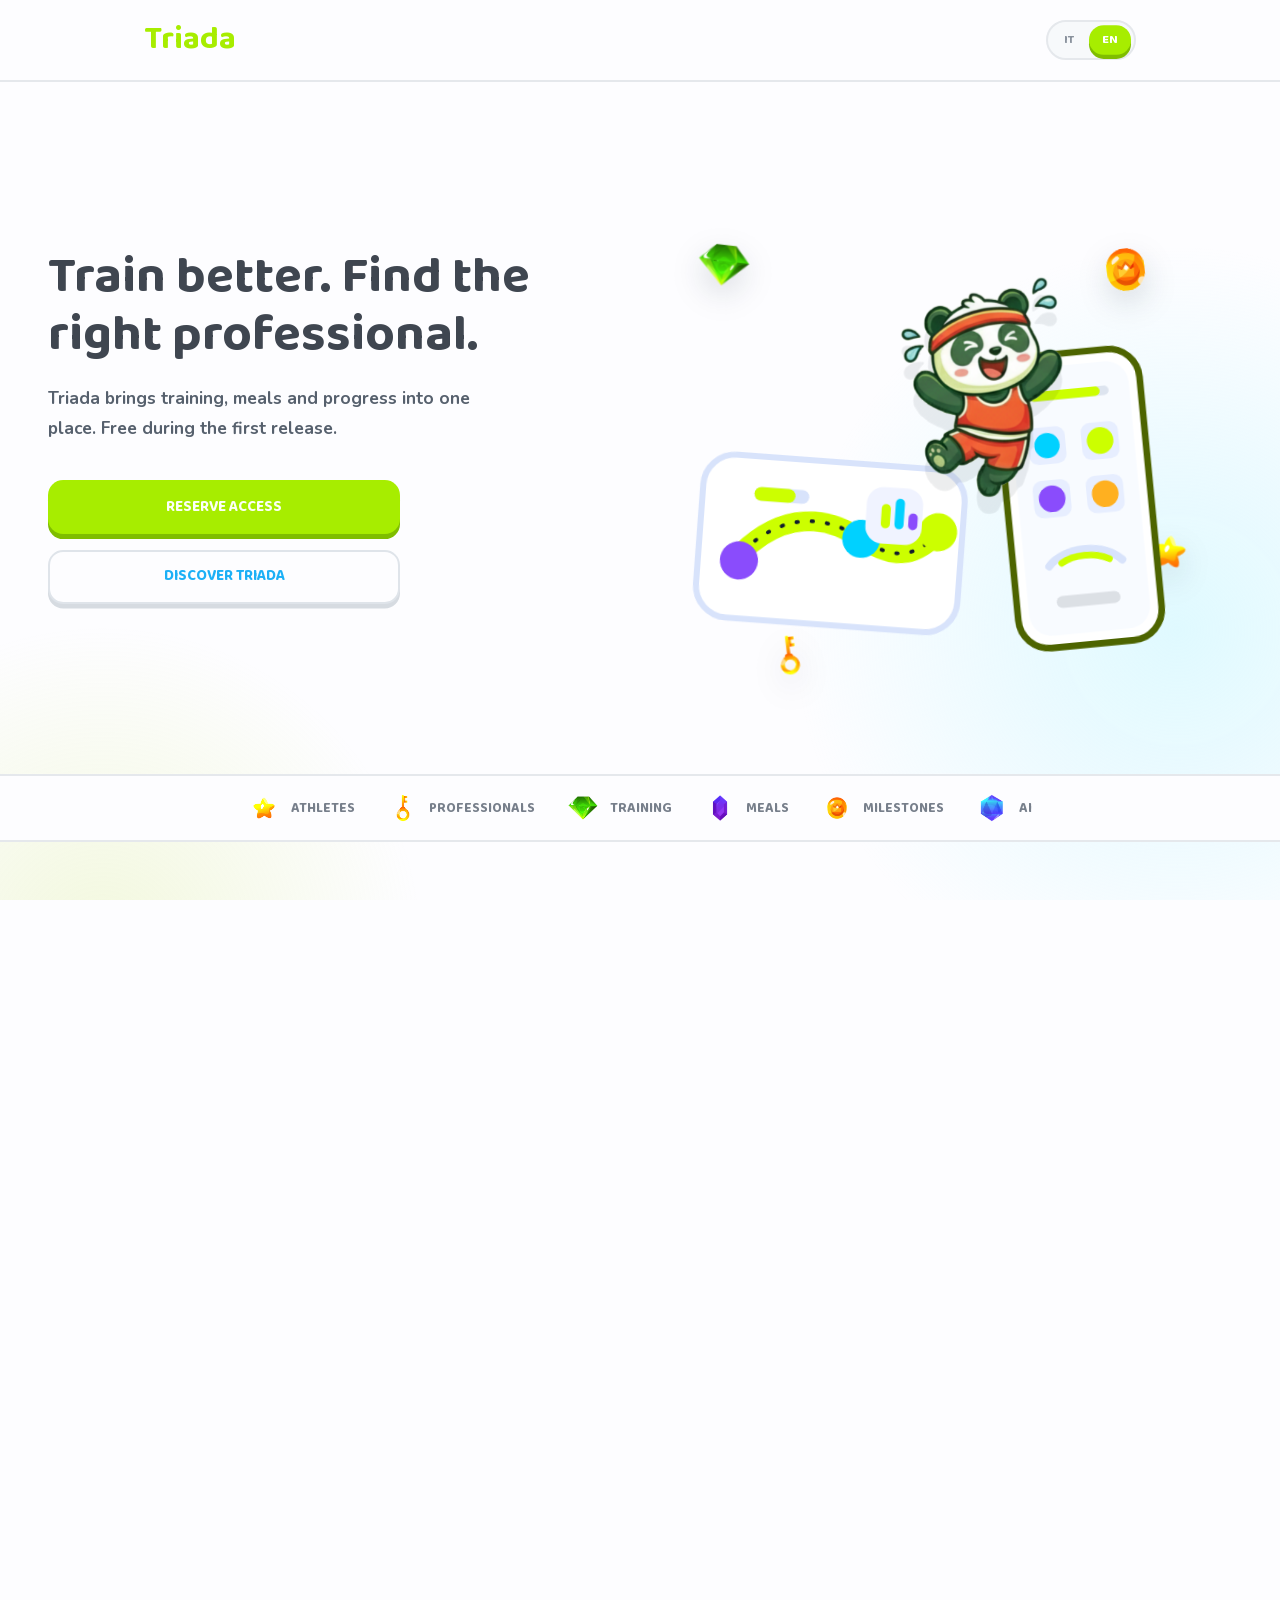
==== en/index.html @ 0b787a48 "first commit" ====
<!DOCTYPE html><html  lang="en-US" dir="ltr"><head><meta charset="utf-8"><meta name="viewport" content="width=device-width, initial-scale=1"><title>Triada, train and find professionals for free · Triada</title><style id="nuxt-ui-colors">@layer theme{:root,:host{--ui-color-primary-50:var(--color-green-50,oklch(98.2% .018 155.826));--ui-color-primary-100:var(--color-green-100,oklch(96.2% .044 156.743));--ui-color-primary-200:var(--color-green-200,oklch(92.5% .084 155.995));--ui-color-primary-300:var(--color-green-300,oklch(87.1% .15 154.449));--ui-color-primary-400:var(--color-green-400,oklch(79.2% .209 151.711));--ui-color-primary-500:var(--color-green-500,oklch(72.3% .219 149.579));--ui-color-primary-600:var(--color-green-600,oklch(62.7% .194 149.214));--ui-color-primary-700:var(--color-green-700,oklch(52.7% .154 150.069));--ui-color-primary-800:var(--color-green-800,oklch(44.8% .119 151.328));--ui-color-primary-900:var(--color-green-900,oklch(39.3% .095 152.535));--ui-color-primary-950:var(--color-green-950,oklch(26.6% .065 152.934));--ui-color-secondary-50:var(--color-blue-50,oklch(97% .014 254.604));--ui-color-secondary-100:var(--color-blue-100,oklch(93.2% .032 255.585));--ui-color-secondary-200:var(--color-blue-200,oklch(88.2% .059 254.128));--ui-color-secondary-300:var(--color-blue-300,oklch(80.9% .105 251.813));--ui-color-secondary-400:var(--color-blue-400,oklch(70.7% .165 254.624));--ui-color-secondary-500:var(--color-blue-500,oklch(62.3% .214 259.815));--ui-color-secondary-600:var(--color-blue-600,oklch(54.6% .245 262.881));--ui-color-secondary-700:var(--color-blue-700,oklch(48.8% .243 264.376));--ui-color-secondary-800:var(--color-blue-800,oklch(42.4% .199 265.638));--ui-color-secondary-900:var(--color-blue-900,oklch(37.9% .146 265.522));--ui-color-secondary-950:var(--color-blue-950,oklch(28.2% .091 267.935));--ui-color-success-50:var(--color-green-50,oklch(98.2% .018 155.826));--ui-color-success-100:var(--color-green-100,oklch(96.2% .044 156.743));--ui-color-success-200:var(--color-green-200,oklch(92.5% .084 155.995));--ui-color-success-300:var(--color-green-300,oklch(87.1% .15 154.449));--ui-color-success-400:var(--color-green-400,oklch(79.2% .209 151.711));--ui-color-success-500:var(--color-green-500,oklch(72.3% .219 149.579));--ui-color-success-600:var(--color-green-600,oklch(62.7% .194 149.214));--ui-color-success-700:var(--color-green-700,oklch(52.7% .154 150.069));--ui-color-success-800:var(--color-green-800,oklch(44.8% .119 151.328));--ui-color-success-900:var(--color-green-900,oklch(39.3% .095 152.535));--ui-color-success-950:var(--color-green-950,oklch(26.6% .065 152.934));--ui-color-info-50:var(--color-blue-50,oklch(97% .014 254.604));--ui-color-info-100:var(--color-blue-100,oklch(93.2% .032 255.585));--ui-color-info-200:var(--color-blue-200,oklch(88.2% .059 254.128));--ui-color-info-300:var(--color-blue-300,oklch(80.9% .105 251.813));--ui-color-info-400:var(--color-blue-400,oklch(70.7% .165 254.624));--ui-color-info-500:var(--color-blue-500,oklch(62.3% .214 259.815));--ui-color-info-600:var(--color-blue-600,oklch(54.6% .245 262.881));--ui-color-info-700:var(--color-blue-700,oklch(48.8% .243 264.376));--ui-color-info-800:var(--color-blue-800,oklch(42.4% .199 265.638));--ui-color-info-900:var(--color-blue-900,oklch(37.9% .146 265.522));--ui-color-info-950:var(--color-blue-950,oklch(28.2% .091 267.935));--ui-color-warning-50:var(--color-yellow-50,oklch(98.7% .026 102.212));--ui-color-warning-100:var(--color-yellow-100,oklch(97.3% .071 103.193));--ui-color-warning-200:var(--color-yellow-200,oklch(94.5% .129 101.54));--ui-color-warning-300:var(--color-yellow-300,oklch(90.5% .182 98.111));--ui-color-warning-400:var(--color-yellow-400,oklch(85.2% .199 91.936));--ui-color-warning-500:var(--color-yellow-500,oklch(79.5% .184 86.047));--ui-color-warning-600:var(--color-yellow-600,oklch(68.1% .162 75.834));--ui-color-warning-700:var(--color-yellow-700,oklch(55.4% .135 66.442));--ui-color-warning-800:var(--color-yellow-800,oklch(47.6% .114 61.907));--ui-color-warning-900:var(--color-yellow-900,oklch(42.1% .095 57.708));--ui-color-warning-950:var(--color-yellow-950,oklch(28.6% .066 53.813));--ui-color-error-50:var(--color-red-50,oklch(97.1% .013 17.38));--ui-color-error-100:var(--color-red-100,oklch(93.6% .032 17.717));--ui-color-error-200:var(--color-red-200,oklch(88.5% .062 18.334));--ui-color-error-300:var(--color-red-300,oklch(80.8% .114 19.571));--ui-color-error-400:var(--color-red-400,oklch(70.4% .191 22.216));--ui-color-error-500:var(--color-red-500,oklch(63.7% .237 25.331));--ui-color-error-600:var(--color-red-600,oklch(57.7% .245 27.325));--ui-color-error-700:var(--color-red-700,oklch(50.5% .213 27.518));--ui-color-error-800:var(--color-red-800,oklch(44.4% .177 26.899));--ui-color-error-900:var(--color-red-900,oklch(39.6% .141 25.723));--ui-color-error-950:var(--color-red-950,oklch(25.8% .092 26.042));--ui-color-neutral-50:var(--color-slate-50,oklch(98.4% .003 247.858));--ui-color-neutral-100:var(--color-slate-100,oklch(96.8% .007 247.896));--ui-color-neutral-200:var(--color-slate-200,oklch(92.9% .013 255.508));--ui-color-neutral-300:var(--color-slate-300,oklch(86.9% .022 252.894));--ui-color-neutral-400:var(--color-slate-400,oklch(70.4% .04 256.788));--ui-color-neutral-500:var(--color-slate-500,oklch(55.4% .046 257.417));--ui-color-neutral-600:var(--color-slate-600,oklch(44.6% .043 257.281));--ui-color-neutral-700:var(--color-slate-700,oklch(37.2% .044 257.287));--ui-color-neutral-800:var(--color-slate-800,oklch(27.9% .041 260.031));--ui-color-neutral-900:var(--color-slate-900,oklch(20.8% .042 265.755));--ui-color-neutral-950:var(--color-slate-950,oklch(12.9% .042 264.695))}:root,:host,.light{--ui-primary:var(--ui-color-primary-500);--ui-secondary:var(--ui-color-secondary-500);--ui-success:var(--ui-color-success-500);--ui-info:var(--ui-color-info-500);--ui-warning:var(--ui-color-warning-500);--ui-error:var(--ui-color-error-500)}.dark{--ui-primary:var(--ui-color-primary-400);--ui-secondary:var(--ui-color-secondary-400);--ui-success:var(--ui-color-success-400);--ui-info:var(--ui-color-info-400);--ui-warning:var(--ui-color-warning-400);--ui-error:var(--ui-color-error-400)}}</style><style>.footer-cta[data-v-a6ea1404]{background:#fdfdff;isolation:isolate;min-height:48rem;overflow:hidden;position:relative;text-align:center}.footer-wave[data-v-a6ea1404]{background:var(--triada-green);border-radius:52% 48% 0 0/35% 35% 0 0;height:min(43vw,27rem);inset:auto -8vw 0;position:absolute;transform-origin:center bottom;z-index:-1}.footer-wave[data-v-a6ea1404]:before{background:#fdfdff;border-radius:0 0 999px 999px;content:"";height:16rem;left:35%;position:absolute;top:-9rem;width:30%}.footer-title[data-v-a6ea1404]{color:var(--triada-heading-lime);font-family:var(--font-display);font-size:clamp(3rem,6vw,5.8rem);font-weight:900;line-height:1.06}@media(max-width:860px){.footer-cta[data-v-a6ea1404]{min-height:43rem}.footer-cta .duo-button[data-v-a6ea1404]{min-width:min(18rem,100%)}.footer-title[data-v-a6ea1404]{font-size:clamp(2.55rem,12vw,4rem)}}</style><link rel="stylesheet" href="/_nuxt/entry.bxhVQOJK.css" crossorigin><link rel="preload" as="fetch" crossorigin="anonymous" href="/en/_payload.json?a54d8f10-064b-428a-b7f4-294995855d5c"><link rel="modulepreload" as="script" crossorigin href="/_nuxt/CU9SzSGp.js"><script type="module" src="/_nuxt/CU9SzSGp.js" crossorigin></script><link rel="icon" type="image/x-icon" href="/favicon.ico"><link rel="shortcut icon" type="image/x-icon" href="/favicon.ico"><link rel="apple-touch-icon" href="/images/athlete_transparent.png"><meta name="theme-color" content="#a7ed00"><meta name="application-name" content="Triada"><meta name="apple-mobile-web-app-title" content="Triada"><meta name="author" content="Triada"><meta name="color-scheme" content="light"><meta name="robots" content="index, follow, max-image-preview:large, max-snippet:-1, max-video-preview:-1"><meta property="og:type" content="website"><meta property="og:site_name" content="Triada"><meta property="og:image" content="https://triada.app/images/athlete_transparent.png"><meta name="twitter:card" content="summary_large_image"><meta name="twitter:image" content="https://triada.app/images/athlete_transparent.png"><meta property="og:title" content="Triada, train and find professionals for free"><meta name="twitter:title" content="Triada, train and find professionals for free"><meta name="description" content="Triada connects athletes, coaches, nutritionists and professionals with simple tools for training, meals, progress tracking and collaboration."><meta property="og:description" content="Triada connects athletes, coaches, nutritionists and professionals with simple tools for training, meals, progress tracking and collaboration."><meta name="twitter:description" content="Triada connects athletes, coaches, nutritionists and professionals with simple tools for training, meals, progress tracking and collaboration."><meta name="keywords" content="Triada, training app, find online coach, sports nutritionist, personal trainer, workout plans, sports diet, fitness progress, athlete platform, sport professionals"><meta property="og:locale" content="en_US"><link rel="canonical" href="https://triada.app/en"><meta property="og:url" content="https://triada.app/en"><script id="unhead:payload" type="application/json">{"titleTemplate":"%s · Triada"}</script><script>"use strict";(()=>{const t=window,e=document.documentElement,c=["dark","light"],n=getStorageValue("localStorage","nuxt-color-mode")||"light";let i=n==="system"?u():n;const r=e.getAttribute("data-color-mode-forced");r&&(i=r),l(i),t["__NUXT_COLOR_MODE__"]={preference:n,value:i,getColorScheme:u,addColorScheme:l,removeColorScheme:d};function l(o){const s=""+o+"",a="";e.classList?e.classList.add(s):e.className+=" "+s,a&&e.setAttribute("data-"+a,o)}function d(o){const s=""+o+"",a="";e.classList?e.classList.remove(s):e.className=e.className.replace(new RegExp(s,"g"),""),a&&e.removeAttribute("data-"+a)}function f(o){return t.matchMedia("(prefers-color-scheme"+o+")")}function u(){if(t.matchMedia&&f("").media!=="not all"){for(const o of c)if(f(":"+o).matches)return o}return"light"}})();function getStorageValue(t,e){switch(t){case"localStorage":return window.localStorage.getItem(e);case"sessionStorage":return window.sessionStorage.getItem(e);case"cookie":return getCookie(e);default:return null}}function getCookie(t){const c=("; "+window.document.cookie).split("; "+t+"=");if(c.length===2)return c.pop()?.split(";").shift()}</script></head><body><div id="__nuxt" class="isolate"><!--[--><!--[--><!--[--><!--[--><!--[--><div id="smooth-wrapper"><header data-site-header class="fixed inset-x-0 top-0 z-50 border-b-2 border-[#e5e8ec] bg-[#fdfdff]/95 backdrop-blur"><div class="duo-container flex h-20 items-center justify-between gap-4"><a href="#top" class="flex items-center gap-3" aria-label="Triada home"><span class="font-display text-[2rem] font-black leading-none text-[var(--triada-green)]">Triada</span></a><div class="flex items-center gap-3"><div class="hidden items-center gap-1 rounded-full border-2 border-[#e5e8ec] bg-[#f7f9fb] p-1 sm:flex" aria-label="Site language" role="group"><!--[--><button type="button" aria-pressed="false" class="text-[#8a929d] hover:text-[#111c2d] hover:bg-white/50 active:scale-95 rounded-full px-3 py-1.5 font-display text-xs font-black uppercase transition-all duration-300 ease-out">it</button><button type="button" aria-pressed="true" class="bg-[var(--triada-green)] text-white shadow-[0_4px_0_var(--triada-green-dark)] scale-105 rounded-full px-3 py-1.5 font-display text-xs font-black uppercase transition-all duration-300 ease-out">en</button><!--]--></div><a href="https://docs.google.com/forms/d/e/1FAIpQLSe4wfysXglRvKfpsG8M5rA2Ft_gFauYuPVgkUZ2_eV339xflA/viewform?usp=publish-editor" target="_blank" rel="noopener" class="duo-button duo-button-primary nav-cta hidden xl:inline-flex">Reserve access</a></div></div></header><div id="smooth-content" class="triada-page"><main id="top"><section class="hero-stage"><div class="duo-container-wide grid items-center gap-10 lg:grid-cols-[1fr_1.05fr]"><div class="hero-copy max-w-[31rem] lg:justify-self-start"><h1 class="font-display text-[clamp(2.1rem,4vw,3.5rem)] font-black leading-[1.12] text-[#3f4650]" data-reveal>Train better. Find the right professional.</h1><p class="hero-body mt-5" data-reveal>Triada brings training, meals and progress into one place. Free during the first release.</p><div class="mt-9 grid max-w-[22rem] gap-4" data-reveal><a href="https://docs.google.com/forms/d/e/1FAIpQLSe4wfysXglRvKfpsG8M5rA2Ft_gFauYuPVgkUZ2_eV339xflA/viewform?usp=publish-editor" target="_blank" rel="noopener" class="duo-button duo-button-primary">Reserve access</a><a href="#story" class="duo-button duo-button-secondary">Discover Triada</a></div></div><div class="hero-art order-first lg:order-last" data-reveal><img src="/images/triada-panel.svg" alt="" class="hero-panel" data-float><img src="/images/triada-phone.svg" alt="" class="hero-phone" data-float><img src="/images/athlete_transparent.png" alt="" class="hero-panda" data-character><img src="/images/icon_gems/gem_1.png" alt="" class="float-asset absolute left-[10%] top-[18%] w-14" data-float><img src="/images/icon_gems/coin.png" alt="" class="float-asset absolute right-[15%] top-[12%] w-16" data-float><img src="/images/icon_gems/star.png" alt="" class="float-asset absolute bottom-[19%] right-[5%] w-12" data-float><img src="/images/icon_gems/key.png" alt="" class="float-asset absolute bottom-[6%] left-[22%] w-12" data-float></div></div><div class="audience-strip mt-12 lg:mt-16 w-full"><div class="duo-container"><div class="strip-scroll flex items-center justify-center w-full" aria-label="Triada categories"><!--[--><span class="strip-item"><img src="/images/icon_gems/star.png" alt="" class="size-8 object-contain"> Athletes</span><span class="strip-item"><img src="/images/icon_gems/key.png" alt="" class="size-8 object-contain"> Professionals</span><span class="strip-item"><img src="/images/icon_gems/gem_1.png" alt="" class="size-8 object-contain"> Training</span><span class="strip-item"><img src="/images/icon_gems/gem_2.png" alt="" class="size-8 object-contain"> Meals</span><span class="strip-item"><img src="/images/icon_gems/coin.png" alt="" class="size-8 object-contain"> Milestones</span><span class="strip-item"><img src="/images/icon_gems/gem_4.png" alt="" class="size-8 object-contain"> AI</span><span class="strip-item"><img src="/images/icon_gems/star.png" alt="" class="size-8 object-contain"> Athletes</span><span class="strip-item"><img src="/images/icon_gems/key.png" alt="" class="size-8 object-contain"> Professionals</span><span class="strip-item"><img src="/images/icon_gems/gem_1.png" alt="" class="size-8 object-contain"> Training</span><span class="strip-item"><img src="/images/icon_gems/gem_2.png" alt="" class="size-8 object-contain"> Meals</span><span class="strip-item"><img src="/images/icon_gems/coin.png" alt="" class="size-8 object-contain"> Milestones</span><span class="strip-item"><img src="/images/icon_gems/gem_4.png" alt="" class="size-8 object-contain"> AI</span><!--]--></div></div></div></section><!--[--><section id="story" class="story-section" data-section><div class="duo-container-wide story-grid"><div class="story-copy" data-scroll-reveal><h2 class="story-title">Free. clear. immediate.</h2><p class="story-body">Track workouts and meals in a few taps, without turning every update into extra work.</p></div><div class="story-art" data-scroll-reveal><img src="/images/triada-phone.svg" alt="" class="right-0 top-2 w-[42%] rotate-[8deg] story-prop" data-float><img src="/images/personal_transparent.png" alt="" class="story-asset-main"><img src="/images/icon_gems/gem_1.png" alt="" class="float-asset absolute left-[12%] top-[14%] w-14" data-float><img src="/images/icon_gems/coin.png" alt="" class="float-asset absolute bottom-[12%] right-[13%] w-14" data-float></div></div></section><section class="story-section" data-section><div class="reverse duo-container-wide story-grid"><div class="lg:order-2 story-copy" data-scroll-reveal><h2 class="story-title">Built by athletes for athletes!</h2><p class="story-body">We are athletes and professionals, shaping Triada so you can focus on health, consistency and real progress.</p></div><div class="lg:order-1 story-art" data-scroll-reveal><img src="/images/triada-panel.svg" alt="" class="left-0 top-4 w-[62%] -rotate-[10deg] story-prop" data-float><img src="/images/athlete_transparent.png" alt="" class="story-asset-main"><img src="/images/icon_gems/coin.png" alt="" class="float-asset absolute left-[12%] top-[14%] w-14" data-float><img src="/images/icon_gems/coin.png" alt="" class="float-asset absolute bottom-[12%] right-[13%] w-14" data-float></div></div></section><section class="story-section blue-band" data-section><div class="duo-container-wide story-grid"><div class="story-copy" data-scroll-reveal><h2 class="story-title">Show the progress that matters.</h2><p class="story-body">Collect results, notes and key moments in a simple flow you can share with the people guiding you.</p></div><div class="story-art" data-scroll-reveal><img src="/images/triada-panel.svg" alt="" class="right-0 top-8 w-[64%] rotate-[7deg] story-prop" data-float><img src="/images/personal_transparent.png" alt="" class="story-asset-main"><img src="/images/icon_gems/star.png" alt="" class="float-asset absolute left-[12%] top-[14%] w-14" data-float><img src="/images/icon_gems/coin.png" alt="" class="float-asset absolute bottom-[12%] right-[13%] w-14" data-float></div></div></section><section class="story-section" data-section><div class="reverse duo-container-wide story-grid"><div class="lg:order-2 story-copy" data-scroll-reveal><h2 class="story-title">You do not train alone.</h2><p class="story-body">Find a professional or bring your team with you into the first platform that truly keeps everyone connected.</p></div><div class="lg:order-1 story-art" data-scroll-reveal><img src="/images/triada-phone.svg" alt="" class="left-2 top-0 w-[38%] -rotate-[8deg] story-prop" data-float><img src="/images/doctor_transparent.png" alt="" class="story-asset-main"><img src="/images/icon_gems/key.png" alt="" class="float-asset absolute left-[12%] top-[14%] w-14" data-float><img src="/images/icon_gems/coin.png" alt="" class="float-asset absolute bottom-[12%] right-[13%] w-14" data-float></div></div></section><!--]--><section class="super-band py-[clamp(9rem,16vw,15rem)]" data-section><div class="duo-container-wide super-grid"><div class="super-art" data-scroll-reveal><img src="/images/personal_transparent.png" alt="" class="super-character" data-character><img src="/images/triada-phone.svg" alt="" class="super-device" data-float><img src="/images/icon_gems/gem_4.png" alt="" class="float-asset super-gem-one" data-float><img src="/images/icon_gems/key.png" alt="" class="float-asset super-gem-two" data-float></div><div class="super-copy" data-scroll-reveal><p class="super-eyebrow">Follow with us</p><h2 class="super-title mt-3">SUPER TRIADA</h2><p class="mt-8 max-w-[34rem] text-lg font-bold leading-8 text-white/82">For coaches, nutritionists and professionals: fewer scattered tools, more time to truly support athletes and clients.</p><a href="https://docs.google.com/forms/d/e/1FAIpQLSe4wfysXglRvKfpsG8M5rA2Ft_gFauYuPVgkUZ2_eV339xflA/viewform?usp=publish-editor" target="_blank" rel="noopener" class="duo-button duo-button-primary mt-9">Reserve access</a></div></div></section><!--[--><section class="story-section" data-section><div class="reverse duo-container-wide story-grid"><div class="lg:order-2 story-copy" data-scroll-reveal><h2 class="story-title">Try without pressure.</h2><p class="story-body">Join the first release, explore the professional suite and judge Triada on your real workflow.</p></div><div class="lg:order-1 story-art" data-scroll-reveal><img src="/images/icon_gems/chest_1.png" alt="" class="left-[8%] top-[7%] w-[38%] -rotate-[9deg] story-prop" data-float><img src="/images/doctor_transparent.png" alt="" class="story-asset-main"><img src="/images/icon_gems/gem_3.png" alt="" class="float-asset absolute left-[12%] top-[14%] w-14" data-float><img src="/images/icon_gems/coin.png" alt="" class="float-asset absolute bottom-[12%] right-[13%] w-14" data-float></div></div></section><section class="story-section blue-band" data-section><div class="duo-container-wide story-grid"><div class="story-copy" data-scroll-reveal><h2 class="story-title">All the tools you need.</h2><p class="story-body">Plans, diets, CRM, conversations, subscriptions and AI support in one operating flow.</p></div><div class="story-art" data-scroll-reveal><img src="/images/triada-panel.svg" alt="" class="left-[8%] top-[7%] w-[38%] -rotate-[9deg] story-prop" data-float><img src="/images/doctor_transparent.png" alt="" class="story-asset-main"><img src="/images/icon_gems/gem_4.png" alt="" class="float-asset absolute left-[12%] top-[14%] w-14" data-float><img src="/images/icon_gems/coin.png" alt="" class="float-asset absolute bottom-[12%] right-[13%] w-14" data-float></div></div></section><section class="story-section" data-section><div class="reverse duo-container-wide story-grid"><div class="lg:order-2 story-copy" data-scroll-reveal><h2 class="story-title">Move without limits.</h2><p class="story-body">Import and export your work quickly, without losing what you already built on other platforms.</p></div><div class="lg:order-1 story-art" data-scroll-reveal><img src="/images/icon_gems/chest_4.png" alt="" class="left-[8%] top-[7%] w-[38%] -rotate-[9deg] story-prop" data-float><img src="/images/personal_transparent.png" alt="" class="story-asset-main"><img src="/images/icon_gems/coin.png" alt="" class="float-asset absolute left-[12%] top-[14%] w-14" data-float><img src="/images/icon_gems/coin.png" alt="" class="float-asset absolute bottom-[12%] right-[13%] w-14" data-float></div></div></section><!--]--><section class="footer-cta pt-[clamp(5rem,10vw,8rem)]" data-section data-v-a6ea1404><div class="duo-container relative z-10" data-scroll-reveal data-v-a6ea1404><h2 class="footer-title" data-v-a6ea1404>join the first release</h2><a href="https://docs.google.com/forms/d/e/1FAIpQLSe4wfysXglRvKfpsG8M5rA2Ft_gFauYuPVgkUZ2_eV339xflA/viewform?usp=publish-editor" target="_blank" rel="noopener" class="duo-button duo-button-primary mt-10 min-w-[18rem]" data-v-a6ea1404>Reserve now</a></div><div class="pointer-events-none absolute inset-x-0 bottom-[17rem] z-10 mx-auto h-[17rem] max-w-[56rem]" data-v-a6ea1404><img src="/images/icon_gems/chest_3.png" alt="" class="float-asset absolute left-[7%] top-[35%] w-28" data-float data-v-a6ea1404><img src="/images/icon_gems/coin.png" alt="" class="float-asset absolute left-[28%] top-[18%] w-16" data-float data-v-a6ea1404><img src="/images/triada-phone.svg" alt="" class="absolute left-1/2 top-[92%] w-36 -translate-x-1/2" data-float data-v-a6ea1404><img src="/images/icon_gems/gem_2.png" alt="" class="float-asset absolute right-[24%] top-[28%] w-14" data-float data-v-a6ea1404><img src="/images/icon_gems/star.png" alt="" class="float-asset absolute right-[9%] top-[42%] w-12" data-float data-v-a6ea1404></div><div class="footer-wave" data-v-a6ea1404></div><footer class="absolute inset-x-0 bottom-8 z-10" data-v-a6ea1404><div class="duo-container flex flex-col items-center justify-between gap-4 text-white sm:flex-row" data-v-a6ea1404><p class="font-display text-2xl font-black text-[var(--triada-heading-lime)] sm:text-white" data-v-a6ea1404>Triada</p><p class="max-w-[28rem] text-sm font-bold" data-v-a6ea1404>Training, nutrition and professionals in the same rhythm.</p><p class="text-sm font-bold" data-v-a6ea1404>© 2026 Triada. All rights reserved.</p></div></footer></section></main></div></div><!--]--><!--]--><!--[--><!--]--><!--v-if--><!--]--><!--[--><!--]--><!--]--><!--]--></div><div id="teleports"></div><script>window.__NUXT__={};window.__NUXT__.config={public:{vgsap:{},"nuxt-seo-utils-version":"8.1.11","seo-utils":{canonicalQueryWhitelist:["page","sort","filter","search","q","category","tag"],canonicalLowercase:true,tagPriority:"low",separator:"",titleSeparator:""},i18n:{baseUrl:"",defaultLocale:"it",rootRedirect:"",redirectStatusCode:302,skipSettingLocaleOnNavigate:false,locales:[{code:"it",name:"Italiano",language:"it-IT"},{code:"en",name:"English",language:"en-US"}],detectBrowserLanguage:{alwaysRedirect:false,cookieCrossOrigin:false,cookieDomain:"",cookieKey:"triada_locale",cookieSecure:false,fallbackLocale:"it",redirectOn:"root",useCookie:true},experimental:{localeDetector:"",typedPages:true,typedOptionsAndMessages:false,alternateLinkCanonicalQueries:true,devCache:false,cacheLifetime:"",stripMessagesPayload:false,preload:false,strictSeo:false,nitroContextDetection:true,httpCacheDuration:10,compactRoutes:false},domainLocales:{it:{domain:""},en:{domain:""}}},"nuxt-robots":{version:"6.0.8",isNuxtContentV2:false,debug:false,credits:true,groups:[{comment:[],disallow:[""],allow:["/","/en/"],userAgent:["*"],contentUsage:[],contentSignal:[],_indexable:true,_rules:[{pattern:"/",allow:true},{pattern:"/en/",allow:true}],_normalized:true}],sitemap:["/sitemap_index.xml","/sitemap_index.xml"],header:true,robotsEnabledValue:"index, follow, max-image-preview:large, max-snippet:-1, max-video-preview:-1",robotsDisabledValue:"noindex, nofollow",cacheControl:"max-age=14400, must-revalidate",botDetection:true,pageMetaRobots:{}},"nuxt-og-image":{defaults:{emojis:"noto",extension:"png",width:1200,height:600,cacheMaxAgeSeconds:259200},hasServerRuntime:true}},app:{baseURL:"/",buildId:"a54d8f10-064b-428a-b7f4-294995855d5c",buildAssetsDir:"/_nuxt/",cdnURL:""}}</script><script type="application/ld+json" data-nuxt-schema-org="true" data-hid="schema-org-graph">{"@context":"https://schema.org","@graph":[{"@id":"https://triada.app/index#website","@type":"WebSite","description":"Triada connects athletes, coaches, nutritionists and professionals with simple tools for training, meals, progress tracking and collaboration.","inLanguage":"en-US","name":"Triada","url":"https://triada.app/index","publisher":{"@id":"https://triada.app/#identity"},"workTranslation":[{"@id":"https://triada.app/index#website"},{"@id":"https://triada.app/index#website"}]},{"@id":"https://triada.app/en#webpage","@type":"WebPage","description":"Triada connects athletes, coaches, nutritionists and professionals with simple tools for training, meals, progress tracking and collaboration.","name":"Triada, train and find professionals for free","url":"https://triada.app/en","about":{"@id":"https://triada.app/#identity"},"isPartOf":{"@id":"https://triada.app/index#website"},"potentialAction":[{"@type":"ReadAction","target":["https://triada.app/en"]}],"primaryImageOfPage":{"@id":"https://triada.app/#logo"}},{"@id":"https://triada.app/#identity","@type":"Organization","description":"Triada connects athletes, coaches, nutritionists and professionals with simple tools for training, meals, progress tracking and collaboration.","name":"Triada","url":"https://triada.app","image":{"@id":"https://triada.app/#/schema/image/1"}},{"@id":"https://triada.app/#/schema/image/1","@type":"ImageObject","contentUrl":"https://triada.app/images/athlete_transparent.png","inLanguage":"en-US","url":"https://triada.app/images/athlete_transparent.png"},{"@id":"https://triada.app/#logo","@type":"ImageObject","caption":"Triada","contentUrl":"https://triada.app/favicon.ico","inLanguage":"en-US","url":"https://triada.app/favicon.ico"},{"@id":"https://triada.app/#organization","@type":"Organization","logo":"https://triada.app/favicon.ico","name":"Triada","url":"https://triada.app"}]}</script><script type="application/json" data-nuxt-data="nuxt-app" data-ssr="true" id="__NUXT_DATA__" data-src="/en/_payload.json?a54d8f10-064b-428a-b7f4-294995855d5c">[{"state":1,"once":26,"_errors":27,"serverRendered":5,"path":29,"prerenderedAt":30},["Reactive",2],{"$scolor-mode":3,"$si18n:cached-locale-configs":7,"$si18n:resolved-locale":12,"$snuxt-seo-utils:routeRules":13,"$stoasts":14,"$ssite-config":15},{"preference":4,"value":4,"unknown":5,"forced":6},"light",true,false,{"it":8,"en":10},{"fallbacks":9,"cacheable":5},[],{"fallbacks":11,"cacheable":5},[],"en",{"head":-1,"seoMeta":-1},[],{"_priority":16,"currentLocale":20,"defaultLocale":21,"description":22,"env":23,"name":24,"url":25},{"env":17,"url":18,"name":18,"description":18,"defaultLocale":19,"currentLocale":19},-15,-3,-2,"en-US","it-IT","Triada connects athletes, coaches, nutritionists and professionals with simple tools for training, meals, progress tracking and collaboration.","production","Triada","https://triada.app",["Set"],["ShallowReactive",28],{},"/en",1778938302388]</script></body></html>
---- _nuxt/entry.bxhVQOJK.css ----
@layer properties{@supports ((-webkit-hyphens:none) and (not (margin-trim:inline))) or ((-moz-orient:inline) and (not (color:rgb(from red r g b)))){*,::backdrop,:after,:before{--tw-border-spacing-x:0;--tw-border-spacing-y:0;--tw-translate-x:0;--tw-translate-y:0;--tw-translate-z:0;--tw-scale-x:1;--tw-scale-y:1;--tw-scale-z:1;--tw-rotate-x:initial;--tw-rotate-y:initial;--tw-rotate-z:initial;--tw-skew-x:initial;--tw-skew-y:initial;--tw-space-y-reverse:0;--tw-space-x-reverse:0;--tw-divide-y-reverse:0;--tw-border-style:solid;--tw-gradient-position:initial;--tw-gradient-from:#0000;--tw-gradient-via:#0000;--tw-gradient-to:#0000;--tw-gradient-stops:initial;--tw-gradient-via-stops:initial;--tw-gradient-from-position:0%;--tw-gradient-via-position:50%;--tw-gradient-to-position:100%;--tw-leading:initial;--tw-font-weight:initial;--tw-tracking:initial;--tw-shadow:0 0 #0000;--tw-shadow-color:initial;--tw-shadow-alpha:100%;--tw-inset-shadow:0 0 #0000;--tw-inset-shadow-color:initial;--tw-inset-shadow-alpha:100%;--tw-ring-color:initial;--tw-ring-shadow:0 0 #0000;--tw-inset-ring-color:initial;--tw-inset-ring-shadow:0 0 #0000;--tw-ring-inset:initial;--tw-ring-offset-width:0px;--tw-ring-offset-color:#fff;--tw-ring-offset-shadow:0 0 #0000;--tw-outline-style:solid;--tw-blur:initial;--tw-brightness:initial;--tw-contrast:initial;--tw-grayscale:initial;--tw-hue-rotate:initial;--tw-invert:initial;--tw-opacity:initial;--tw-saturate:initial;--tw-sepia:initial;--tw-drop-shadow:initial;--tw-drop-shadow-color:initial;--tw-drop-shadow-alpha:100%;--tw-drop-shadow-size:initial;--tw-backdrop-blur:initial;--tw-backdrop-brightness:initial;--tw-backdrop-contrast:initial;--tw-backdrop-grayscale:initial;--tw-backdrop-hue-rotate:initial;--tw-backdrop-invert:initial;--tw-backdrop-opacity:initial;--tw-backdrop-saturate:initial;--tw-backdrop-sepia:initial;--tw-duration:initial;--tw-ease:initial;--tw-content:"";--tw-divide-x-reverse:0}}}@layer theme{:host,:root{--font-sans:"Nunito", "Nunito Fallback: BlinkMacSystemFont", "Nunito Fallback: Segoe UI", "Nunito Fallback: Helvetica Neue", "Nunito Fallback: Arial", "Nunito Fallback: Noto Sans",ui-sans-serif,system-ui,sans-serif;--font-mono:ui-monospace,SFMono-Regular,Menlo,Monaco,Consolas,"Liberation Mono","Courier New",monospace;--color-white:#fff;--spacing:.25rem;--container-xs:20rem;--container-sm:24rem;--container-md:28rem;--container-lg:32rem;--container-2xl:42rem;--container-3xl:48rem;--text-xs:.75rem;--text-xs--line-height:1.33333;--text-sm:.875rem;--text-sm--line-height:1.42857;--text-base:1rem;--text-base--line-height:1.5;--text-lg:1.125rem;--text-lg--line-height:1.55556;--text-xl:1.25rem;--text-xl--line-height:1.4;--text-2xl:1.5rem;--text-2xl--line-height:1.33333;--text-3xl:1.875rem;--text-3xl--line-height:1.2;--text-4xl:2.25rem;--text-4xl--line-height:1.11111;--text-5xl:3rem;--text-5xl--line-height:1;--text-7xl:4.5rem;--text-7xl--line-height:1;--font-weight-normal:400;--font-weight-medium:500;--font-weight-semibold:600;--font-weight-bold:700;--font-weight-black:900;--tracking-tight:-.025em;--ease-out:cubic-bezier(0,0,.2,1);--animate-spin:spin 1s linear infinite;--animate-pulse:pulse 2s cubic-bezier(.4,0,.6,1) infinite;--default-transition-duration:.15s;--default-transition-timing-function:cubic-bezier(.4,0,.2,1);--default-font-family:var(--font-sans);--default-mono-font-family:var(--font-mono);--color-old-neutral-50:oklch(98.5% 0 0);--color-old-neutral-100:oklch(97% 0 0);--color-old-neutral-200:oklch(92.2% 0 0);--color-old-neutral-300:oklch(87% 0 0);--color-old-neutral-400:oklch(70.8% 0 0);--color-old-neutral-500:oklch(55.6% 0 0);--color-old-neutral-600:oklch(43.9% 0 0);--color-old-neutral-700:oklch(37.1% 0 0);--color-old-neutral-800:oklch(26.9% 0 0);--color-old-neutral-900:oklch(20.5% 0 0);--color-old-neutral-950:oklch(14.5% 0 0);--font-display:"Baloo 2", "Baloo 2 Fallback: BlinkMacSystemFont", "Baloo 2 Fallback: Segoe UI", "Baloo 2 Fallback: Helvetica Neue", "Baloo 2 Fallback: Arial", "Baloo 2 Fallback: Noto Sans","Nunito",ui-sans-serif,system-ui,sans-serif;--color-triada-lime-50:oklch(98.5% .045 122);--color-triada-lime-100:oklch(96% .085 122);--color-triada-lime-200:oklch(92.5% .15 122);--color-triada-lime-300:oklch(89% .22 122);--color-triada-lime-400:oklch(86% .265 122);--color-triada-lime-500:oklch(83% .29 122);--color-triada-lime-600:oklch(72% .24 124);--color-triada-lime-700:oklch(58% .18 126);--color-triada-lime-800:oklch(44% .12 128);--color-triada-lime-900:oklch(31% .07 130);--color-triada-lime-950:oklch(22% .045 132);--color-triada-purple-50:oklch(97.5% .025 300);--color-triada-purple-100:oklch(93.5% .055 300);--color-triada-purple-200:oklch(86.5% .1 300);--color-triada-purple-300:oklch(77% .15 300);--color-triada-purple-400:oklch(66.5% .205 300);--color-triada-purple-500:oklch(57.5% .245 300);--color-triada-purple-600:oklch(50% .235 300);--color-triada-purple-700:oklch(42% .205 300);--color-triada-purple-800:oklch(35% .16 300);--color-triada-purple-900:oklch(28% .105 300);--color-triada-purple-950:oklch(20% .07 300);--color-triada-azure-50:oklch(98% .025 220);--color-triada-azure-100:oklch(94% .055 220);--color-triada-azure-200:oklch(88.5% .09 220);--color-triada-azure-300:oklch(82% .125 220);--color-triada-azure-400:oklch(75% .15 220);--color-triada-azure-500:oklch(68% .17 220);--color-triada-azure-600:oklch(58% .15 222);--color-triada-azure-700:oklch(47% .12 224);--color-triada-azure-800:oklch(37% .09 226);--color-triada-azure-900:oklch(29% .065 228);--color-triada-azure-950:oklch(21% .045 230);--color-triada-ink-50:oklch(98.5% .006 250);--color-triada-ink-100:oklch(95.5% .012 250);--color-triada-ink-200:oklch(90% .018 250);--color-triada-ink-300:oklch(82% .026 250);--color-triada-ink-400:oklch(68% .032 250);--color-triada-ink-500:oklch(55% .036 250);--color-triada-ink-600:oklch(45% .036 250);--color-triada-ink-700:oklch(35% .034 250);--color-triada-ink-800:oklch(26% .031 250);--color-triada-ink-900:oklch(19% .027 250);--color-triada-ink-950:oklch(13% .023 250)}:host,:root{--ui-header-height:4rem;--ui-radius:.25rem;--ui-container:80rem}.light,:host,:root{--ui-text-dimmed:var(--ui-color-neutral-400);--ui-text-muted:var(--ui-color-neutral-500);--ui-text-toned:var(--ui-color-neutral-600);--ui-text:var(--ui-color-neutral-700);--ui-text-highlighted:var(--ui-color-neutral-900);--ui-text-inverted:#fff;--ui-bg:#fff;--ui-bg-muted:var(--ui-color-neutral-50);--ui-bg-elevated:var(--ui-color-neutral-100);--ui-bg-accented:var(--ui-color-neutral-200);--ui-bg-inverted:var(--ui-color-neutral-900);--ui-border:var(--ui-color-neutral-200);--ui-border-muted:var(--ui-color-neutral-200);--ui-border-accented:var(--ui-color-neutral-300);--ui-border-inverted:var(--ui-color-neutral-900)}.dark{--ui-text-dimmed:var(--ui-color-neutral-500);--ui-text-muted:var(--ui-color-neutral-400);--ui-text-toned:var(--ui-color-neutral-300);--ui-text:var(--ui-color-neutral-200);--ui-text-highlighted:#fff;--ui-text-inverted:var(--ui-color-neutral-900);--ui-bg:var(--ui-color-neutral-900);--ui-bg-muted:var(--ui-color-neutral-800);--ui-bg-elevated:var(--ui-color-neutral-800);--ui-bg-accented:var(--ui-color-neutral-700);--ui-bg-inverted:#fff;--ui-border:var(--ui-color-neutral-800);--ui-border-muted:var(--ui-color-neutral-700);--ui-border-accented:var(--ui-color-neutral-700);--ui-border-inverted:#fff}}@layer base{*,::backdrop,:after,:before{border:0 solid;box-sizing:border-box;margin:0;padding:0}::file-selector-button{border:0 solid;box-sizing:border-box;margin:0;padding:0}:host,html{-webkit-text-size-adjust:100%;font-family:var(--default-font-family,ui-sans-serif,system-ui,sans-serif,"Apple Color Emoji","Segoe UI Emoji","Segoe UI Symbol","Noto Color Emoji");font-feature-settings:var(--default-font-feature-settings,normal);font-variation-settings:var(--default-font-variation-settings,normal);line-height:1.5;-moz-tab-size:4;-o-tab-size:4;tab-size:4;-webkit-tap-highlight-color:transparent}hr{border-top-width:1px;color:inherit;height:0}abbr:where([title]){-webkit-text-decoration:underline dotted;text-decoration:underline dotted}h1,h2,h3,h4,h5,h6{font-size:inherit;font-weight:inherit}a{color:inherit;-webkit-text-decoration:inherit;text-decoration:inherit}b,strong{font-weight:bolder}code,kbd,pre,samp{font-family:var(--default-mono-font-family,ui-monospace,SFMono-Regular,Menlo,Monaco,Consolas,"Liberation Mono","Courier New",monospace);font-feature-settings:var(--default-mono-font-feature-settings,normal);font-size:1em;font-variation-settings:var(--default-mono-font-variation-settings,normal)}small{font-size:80%}sub,sup{font-size:75%;line-height:0;position:relative;vertical-align:baseline}sub{bottom:-.25em}sup{top:-.5em}table{border-collapse:collapse;border-color:inherit;text-indent:0}:-moz-focusring{outline:auto}progress{vertical-align:baseline}summary{display:list-item}menu,ol,ul{list-style:none}audio,canvas,embed,iframe,img,object,svg,video{display:block;vertical-align:middle}img,video{height:auto;max-width:100%}button,input,optgroup,select,textarea{background-color:#0000;border-radius:0;color:inherit;font:inherit;font-feature-settings:inherit;font-variation-settings:inherit;letter-spacing:inherit;opacity:1}::file-selector-button{background-color:#0000;border-radius:0;color:inherit;font:inherit;font-feature-settings:inherit;font-variation-settings:inherit;letter-spacing:inherit;opacity:1}:where(select:is([multiple],[size])) optgroup{font-weight:bolder}:where(select:is([multiple],[size])) optgroup option{padding-inline-start:20px}::file-selector-button{margin-inline-end:4px}::-moz-placeholder{opacity:1}::placeholder{opacity:1}@supports (not (-webkit-appearance:-apple-pay-button)) or (contain-intrinsic-size:1px){::-moz-placeholder{color:currentColor}::placeholder{color:currentColor}@supports (color:color-mix(in lab,red,red)){::-moz-placeholder{color:color-mix(in oklab,currentcolor 50%,transparent)}::placeholder{color:color-mix(in oklab,currentcolor 50%,transparent)}}}textarea{resize:vertical}::-webkit-search-decoration{-webkit-appearance:none}::-webkit-date-and-time-value{min-height:1lh;text-align:inherit}::-webkit-datetime-edit{display:inline-flex}::-webkit-datetime-edit-fields-wrapper{padding:0}::-webkit-datetime-edit,::-webkit-datetime-edit-year-field{padding-block:0}::-webkit-datetime-edit-day-field,::-webkit-datetime-edit-month-field{padding-block:0}::-webkit-datetime-edit-hour-field,::-webkit-datetime-edit-minute-field{padding-block:0}::-webkit-datetime-edit-millisecond-field,::-webkit-datetime-edit-second-field{padding-block:0}::-webkit-datetime-edit-meridiem-field{padding-block:0}::-webkit-calendar-picker-indicator{line-height:1}:-moz-ui-invalid{box-shadow:none}button,input:where([type=button],[type=reset],[type=submit]){-webkit-appearance:button;-moz-appearance:button;appearance:button}::file-selector-button{-webkit-appearance:button;-moz-appearance:button;appearance:button}::-webkit-inner-spin-button,::-webkit-outer-spin-button{height:auto}[hidden]:where(:not([hidden=until-found])){display:none!important}body{background-color:var(--ui-bg);color:var(--ui-text);-webkit-font-smoothing:antialiased;-moz-osx-font-smoothing:grayscale;color-scheme:light}body:where(.dark,.dark *){color-scheme:dark}}@layer components;@layer utilities{.pointer-events-auto{pointer-events:auto}.pointer-events-none{pointer-events:none}.collapse{visibility:collapse}.visible{visibility:visible}.sr-only{border-width:0;clip-path:inset(50%);height:1px;margin:-1px;overflow:hidden;padding:0;white-space:nowrap;width:1px}.absolute,.sr-only{position:absolute}.fixed{position:fixed}.relative{position:relative}.sticky{position:sticky}.inset-0{inset:calc(var(--spacing)*0)}.inset-x-0{inset-inline:calc(var(--spacing)*0)}.inset-x-1{inset-inline:calc(var(--spacing)*1)}.inset-x-4{inset-inline:calc(var(--spacing)*4)}.inset-y-0{inset-block:calc(var(--spacing)*0)}.inset-y-1{inset-block:calc(var(--spacing)*1)}.inset-y-1\.5{inset-block:calc(var(--spacing)*1.5)}.inset-y-2{inset-block:calc(var(--spacing)*2)}.inset-y-3{inset-block:calc(var(--spacing)*3)}.inset-y-4{inset-block:calc(var(--spacing)*4)}.-start-px{inset-inline-start:-1px}.start-0{inset-inline-start:calc(var(--spacing)*0)}.start-4{inset-inline-start:calc(var(--spacing)*4)}.start-32{inset-inline-start:calc(var(--spacing)*32)}.start-\[calc\(--spacing\(4\)-1px\)\]{inset-inline-start:calc(var(--spacing)*4 - 1px)}.start-\[calc\(50\%\+16px\)\]{inset-inline-start:calc(50% + 16px)}.start-\[calc\(50\%\+20px\)\]{inset-inline-start:calc(50% + 20px)}.start-\[calc\(50\%\+28px\)\]{inset-inline-start:calc(50% + 28px)}.start-\[calc\(50\%\+32px\)\]{inset-inline-start:calc(50% + 32px)}.start-\[calc\(50\%\+36px\)\]{inset-inline-start:calc(50% + 36px)}.start-\[calc\(50\%-1px\)\]{inset-inline-start:calc(50% - 1px)}.-end-1\.5{inset-inline-end:calc(var(--spacing)*-1.5)}.end-0{inset-inline-end:calc(var(--spacing)*0)}.end-4{inset-inline-end:calc(var(--spacing)*4)}.end-\[calc\(-50\%\+16px\)\]{inset-inline-end:calc(16px - 50%)}.end-\[calc\(-50\%\+20px\)\]{inset-inline-end:calc(20px - 50%)}.end-\[calc\(-50\%\+28px\)\]{inset-inline-end:calc(28px - 50%)}.end-\[calc\(-50\%\+32px\)\]{inset-inline-end:calc(32px - 50%)}.end-\[calc\(-50\%\+36px\)\]{inset-inline-end:calc(36px - 50%)}.-top-1\.5{top:calc(var(--spacing)*-1.5)}.-top-8{top:calc(var(--spacing)*-8)}.top-0{top:calc(var(--spacing)*0)}.top-1\/2{top:50%}.top-2{top:calc(var(--spacing)*2)}.top-4{top:calc(var(--spacing)*4)}.top-8{top:calc(var(--spacing)*8)}.top-\[7\%\]{top:7%}.top-\[12\%\]{top:12%}.top-\[14\%\]{top:14%}.top-\[18\%\]{top:18%}.top-\[28\%\]{top:28%}.top-\[30px\]{top:30px}.top-\[35\%\]{top:35%}.top-\[38px\]{top:38px}.top-\[42\%\]{top:42%}.top-\[46px\]{top:46px}.top-\[50\%\]{top:50%}.top-\[54px\]{top:54px}.top-\[62px\]{top:62px}.top-\[86\%\]{top:86%}.top-\[92\%\]{top:92%}.top-\[calc\(50\%-2px\)\]{top:calc(50% - 2px)}.top-full{top:100%}.right-0{right:calc(var(--spacing)*0)}.right-1\/2{right:50%}.right-4{right:calc(var(--spacing)*4)}.right-\[5\%\]{right:5%}.right-\[9\%\]{right:9%}.right-\[13\%\]{right:13%}.right-\[15\%\]{right:15%}.right-\[24\%\]{right:24%}.-bottom-7{bottom:calc(var(--spacing)*-7)}.-bottom-\[10px\]{bottom:-10px}.-bottom-px{bottom:-1px}.bottom-0{bottom:calc(var(--spacing)*0)}.bottom-4{bottom:calc(var(--spacing)*4)}.bottom-8{bottom:calc(var(--spacing)*8)}.bottom-\[6\%\]{bottom:6%}.bottom-\[12\%\]{bottom:12%}.bottom-\[17rem\]{bottom:17rem}.bottom-\[19\%\]{bottom:19%}.left-\(--reka-navigation-menu-viewport-left\){left:var(--reka-navigation-menu-viewport-left)}.left-0{left:calc(var(--spacing)*0)}.left-1\/2{left:50%}.left-2{left:calc(var(--spacing)*2)}.left-4{left:calc(var(--spacing)*4)}.left-6\.5{left:calc(var(--spacing)*6.5)}.left-11{left:calc(var(--spacing)*11)}.left-\[7\%\]{left:7%}.left-\[8\%\]{left:8%}.left-\[10\%\]{left:10%}.left-\[12\%\]{left:12%}.left-\[22\%\]{left:22%}.left-\[28\%\]{left:28%}.isolate{isolation:isolate}.z-\(--index\){z-index:var(--index)}.z-1{z-index:1}.z-2{z-index:2}.z-10{z-index:10}.z-20{z-index:20}.z-50{z-index:50}.z-\[1\]{z-index:1}.z-\[100\]{z-index:100}.order-first{order:-9999}.order-last{order:9999}.col-start-1{grid-column-start:1}.row-start-1{grid-row-start:1}.container{width:100%}@media(min-width:40rem){.container{max-width:40rem}}@media(min-width:48rem){.container{max-width:48rem}}@media(min-width:64rem){.container{max-width:64rem}}@media(min-width:80rem){.container{max-width:80rem}}@media(min-width:96rem){.container{max-width:96rem}}.m-0\.5{margin:calc(var(--spacing)*.5)}.-mx-1{margin-inline:calc(var(--spacing)*-1)}.-mx-4{margin-inline:calc(var(--spacing)*-4)}.mx-3{margin-inline:calc(var(--spacing)*3)}.mx-auto{margin-inline:auto}.my-1{margin-block:calc(var(--spacing)*1)}.my-2{margin-block:calc(var(--spacing)*2)}.-ms-1\.5{margin-inline-start:calc(var(--spacing)*-1.5)}.-ms-4{margin-inline-start:calc(var(--spacing)*-4)}.-ms-\[8\.5px\]{margin-inline-start:-8.5px}.-ms-px{margin-inline-start:-1px}.ms-1{margin-inline-start:calc(var(--spacing)*1)}.ms-2{margin-inline-start:calc(var(--spacing)*2)}.ms-4{margin-inline-start:calc(var(--spacing)*4)}.ms-4\.5{margin-inline-start:calc(var(--spacing)*4.5)}.ms-5{margin-inline-start:calc(var(--spacing)*5)}.ms-5\.5{margin-inline-start:calc(var(--spacing)*5.5)}.ms-6{margin-inline-start:calc(var(--spacing)*6)}.ms-auto{margin-inline-start:auto}.-me-0\.5{margin-inline-end:calc(var(--spacing)*-.5)}.-me-1{margin-inline-end:calc(var(--spacing)*-1)}.-me-1\.5{margin-inline-end:calc(var(--spacing)*-1.5)}.-me-2{margin-inline-end:calc(var(--spacing)*-2)}.me-1\.5{margin-inline-end:calc(var(--spacing)*1.5)}.me-2{margin-inline-end:calc(var(--spacing)*2)}.-mt-0\.5{margin-top:calc(var(--spacing)*-.5)}.-mt-4{margin-top:calc(var(--spacing)*-4)}.-mt-8{margin-top:calc(var(--spacing)*-8)}.mt-0\.5{margin-top:calc(var(--spacing)*.5)}.mt-1{margin-top:calc(var(--spacing)*1)}.mt-1\.5{margin-top:calc(var(--spacing)*1.5)}.mt-2{margin-top:calc(var(--spacing)*2)}.mt-2\.5{margin-top:calc(var(--spacing)*2.5)}.mt-3{margin-top:calc(var(--spacing)*3)}.mt-3\.5{margin-top:calc(var(--spacing)*3.5)}.mt-4{margin-top:calc(var(--spacing)*4)}.mt-5{margin-top:calc(var(--spacing)*5)}.mt-6{margin-top:calc(var(--spacing)*6)}.mt-8{margin-top:calc(var(--spacing)*8)}.mt-9{margin-top:calc(var(--spacing)*9)}.mt-10{margin-top:calc(var(--spacing)*10)}.mt-12{margin-top:calc(var(--spacing)*12)}.mt-16{margin-top:calc(var(--spacing)*16)}.mt-24{margin-top:calc(var(--spacing)*24)}.mt-auto{margin-top:auto}.\!mr-4{margin-right:calc(var(--spacing)*4)!important}.-mb-px{margin-bottom:-1px}.mb-1{margin-bottom:calc(var(--spacing)*1)}.mb-1\.5{margin-bottom:calc(var(--spacing)*1.5)}.mb-2{margin-bottom:calc(var(--spacing)*2)}.mb-2\.5{margin-bottom:calc(var(--spacing)*2.5)}.mb-3{margin-bottom:calc(var(--spacing)*3)}.mb-4{margin-bottom:calc(var(--spacing)*4)}.mb-6{margin-bottom:calc(var(--spacing)*6)}.mb-10{margin-bottom:calc(var(--spacing)*10)}.mb-24{margin-bottom:calc(var(--spacing)*24)}.mb-auto{margin-bottom:auto}.\!ml-4{margin-left:calc(var(--spacing)*4)!important}.block{display:block}.flex{display:flex}.grid{display:grid}.hidden{display:none}.inline{display:inline}.inline-block{display:inline-block}.inline-flex{display:inline-flex}.table{display:table}.aspect-\[16\/9\]{aspect-ratio:16/9}.aspect-square{aspect-ratio:1}.size-2{height:calc(var(--spacing)*2);width:calc(var(--spacing)*2)}.size-2\.5{height:calc(var(--spacing)*2.5);width:calc(var(--spacing)*2.5)}.size-3{height:calc(var(--spacing)*3);width:calc(var(--spacing)*3)}.size-3\.5{height:calc(var(--spacing)*3.5);width:calc(var(--spacing)*3.5)}.size-4{height:calc(var(--spacing)*4);width:calc(var(--spacing)*4)}.size-4\.5{height:calc(var(--spacing)*4.5);width:calc(var(--spacing)*4.5)}.size-5{height:calc(var(--spacing)*5);width:calc(var(--spacing)*5)}.size-6{height:calc(var(--spacing)*6);width:calc(var(--spacing)*6)}.size-7{height:calc(var(--spacing)*7);width:calc(var(--spacing)*7)}.size-8{height:calc(var(--spacing)*8);width:calc(var(--spacing)*8)}.size-9{height:calc(var(--spacing)*9);width:calc(var(--spacing)*9)}.size-10{height:calc(var(--spacing)*10);width:calc(var(--spacing)*10)}.size-10\/12{height:83.3333%;width:83.3333%}.size-11{height:calc(var(--spacing)*11);width:calc(var(--spacing)*11)}.size-12{height:calc(var(--spacing)*12);width:calc(var(--spacing)*12)}.size-14{height:calc(var(--spacing)*14);width:calc(var(--spacing)*14)}.size-full{height:100%;width:100%}.\!h-1\.5{height:calc(var(--spacing)*1.5)!important}.\!h-12{height:calc(var(--spacing)*12)!important}.h-\(--reka-navigation-menu-viewport-height\){height:var(--reka-navigation-menu-viewport-height)}.h-\(--reka-tabs-indicator-size\){height:var(--reka-tabs-indicator-size)}.h-\(--ui-header-height\){height:var(--ui-header-height)}.h-0\.5{height:calc(var(--spacing)*.5)}.h-1{height:calc(var(--spacing)*1)}.h-2{height:calc(var(--spacing)*2)}.h-2\.5{height:calc(var(--spacing)*2.5)}.h-3{height:calc(var(--spacing)*3)}.h-4{height:calc(var(--spacing)*4)}.h-5{height:calc(var(--spacing)*5)}.h-6{height:calc(var(--spacing)*6)}.h-8{height:calc(var(--spacing)*8)}.h-12{height:calc(var(--spacing)*12)}.h-20{height:calc(var(--spacing)*20)}.h-38{height:calc(var(--spacing)*38)}.h-40{height:calc(var(--spacing)*40)}.h-42{height:calc(var(--spacing)*42)}.h-44{height:calc(var(--spacing)*44)}.h-46{height:calc(var(--spacing)*46)}.h-\[4px\]{height:4px}.h-\[5px\]{height:5px}.h-\[6px\]{height:6px}.h-\[7px\]{height:7px}.h-\[8px\]{height:8px}.h-\[9px\]{height:9px}.h-\[10px\]{height:10px}.h-\[11px\]{height:11px}.h-\[12px\]{height:12px}.h-\[17rem\]{height:17rem}.h-\[fit-content\]{height:-moz-fit-content;height:fit-content}.h-auto{height:auto}.h-fit{height:-moz-fit-content;height:fit-content}.h-full{height:100%}.h-px{height:1px}.h-svh{height:100svh}.max-h-60{max-height:calc(var(--spacing)*60)}.max-h-96{max-height:calc(var(--spacing)*96)}.max-h-\[70vh\]{max-height:70vh}.max-h-\[96\%\]{max-height:96%}.max-h-\[200px\]{max-height:200px}.max-h-\[calc\(100\%-2rem\)\]{max-height:calc(100% - 2rem)}.max-h-\[calc\(100dvh-2rem\)\]{max-height:calc(100dvh - 2rem)}.max-h-full{max-height:100%}.min-h-\(--ui-header-height\){min-height:var(--ui-header-height)}.min-h-0{min-height:calc(var(--spacing)*0)}.min-h-6{min-height:calc(var(--spacing)*6)}.min-h-8{min-height:calc(var(--spacing)*8)}.min-h-12{min-height:calc(var(--spacing)*12)}.min-h-\[49px\]{min-height:49px}.min-h-\[calc\(100vh-var\(--ui-header-height\)\)\]{min-height:calc(100vh - var(--ui-header-height))}.min-h-fit{min-height:-moz-fit-content;min-height:fit-content}.min-h-svh{min-height:100svh}.\!w-1\.5{width:calc(var(--spacing)*1.5)!important}.\!w-12{width:calc(var(--spacing)*12)!important}.w-\(--reka-combobox-trigger-width\){width:var(--reka-combobox-trigger-width)}.w-\(--reka-navigation-menu-indicator-size\){width:var(--reka-navigation-menu-indicator-size)}.w-\(--reka-select-trigger-width\){width:var(--reka-select-trigger-width)}.w-\(--reka-tabs-indicator-size\){width:var(--reka-tabs-indicator-size)}.w-\(--sidebar-width\){width:var(--sidebar-width)}.w-\(--width\){width:var(--width)}.w-0{width:calc(var(--spacing)*0)}.w-0\.5{width:calc(var(--spacing)*.5)}.w-1{width:calc(var(--spacing)*1)}.w-2{width:calc(var(--spacing)*2)}.w-3{width:calc(var(--spacing)*3)}.w-4{width:calc(var(--spacing)*4)}.w-5{width:calc(var(--spacing)*5)}.w-7{width:calc(var(--spacing)*7)}.w-8{width:calc(var(--spacing)*8)}.w-9{width:calc(var(--spacing)*9)}.w-10{width:calc(var(--spacing)*10)}.w-11{width:calc(var(--spacing)*11)}.w-12{width:calc(var(--spacing)*12)}.w-14{width:calc(var(--spacing)*14)}.w-16{width:calc(var(--spacing)*16)}.w-28{width:calc(var(--spacing)*28)}.w-32{width:calc(var(--spacing)*32)}.w-36{width:calc(var(--spacing)*36)}.w-38{width:calc(var(--spacing)*38)}.w-40{width:calc(var(--spacing)*40)}.w-42{width:calc(var(--spacing)*42)}.w-44{width:calc(var(--spacing)*44)}.w-46{width:calc(var(--spacing)*46)}.w-60{width:calc(var(--spacing)*60)}.w-\[6px\]{width:6px}.w-\[7px\]{width:7px}.w-\[8px\]{width:8px}.w-\[9px\]{width:9px}.w-\[10px\]{width:10px}.w-\[38\%\]{width:38%}.w-\[42\%\]{width:42%}.w-\[62\%\]{width:62%}.w-\[64\%\]{width:64%}.w-\[calc\(100\%-2rem\)\]{width:calc(100% - 2rem)}.w-\[calc\(100vw-2rem\)\]{width:calc(100vw - 2rem)}.w-auto{width:auto}.w-full{width:100%}.w-px{width:1px}.max-w-\(--ui-container\){max-width:var(--ui-container)}.max-w-2xl{max-width:var(--container-2xl)}.max-w-60{max-width:calc(var(--spacing)*60)}.max-w-\[22rem\]{max-width:22rem}.max-w-\[28rem\]{max-width:28rem}.max-w-\[31rem\]{max-width:31rem}.max-w-\[34rem\]{max-width:34rem}.max-w-\[56rem\]{max-width:56rem}.max-w-\[75\%\]{max-width:75%}.max-w-\[calc\(100\%-2rem\)\]{max-width:calc(100% - 2rem)}.max-w-lg{max-width:var(--container-lg)}.max-w-md{max-width:var(--container-md)}.max-w-sm{max-width:var(--container-sm)}.min-w-0{min-width:calc(var(--spacing)*0)}.min-w-5{min-width:calc(var(--spacing)*5)}.min-w-16{min-width:calc(var(--spacing)*16)}.min-w-32{min-width:calc(var(--spacing)*32)}.min-w-48{min-width:calc(var(--spacing)*48)}.min-w-\[4px\]{min-width:4px}.min-w-\[5px\]{min-width:5px}.min-w-\[6px\]{min-width:6px}.min-w-\[7px\]{min-width:7px}.min-w-\[8px\]{min-width:8px}.min-w-\[9px\]{min-width:9px}.min-w-\[10px\]{min-width:10px}.min-w-\[11px\]{min-width:11px}.min-w-\[12px\]{min-width:12px}.min-w-\[16px\]{min-width:16px}.min-w-\[18rem\]{min-width:18rem}.min-w-\[20px\]{min-width:20px}.min-w-\[24px\]{min-width:24px}.min-w-fit{min-width:-moz-fit-content;min-width:fit-content}.min-w-full{min-width:100%}.min-w-max{min-width:-moz-max-content;min-width:max-content}.flex-1{flex:1}.shrink-0{flex-shrink:0}.grow{flex-grow:1}.grow-0{flex-grow:0}.basis-full{flex-basis:100%}.table-fixed{table-layout:fixed}.border-collapse{border-collapse:collapse}.border-separate{border-collapse:separate}.border-spacing-x-0{--tw-border-spacing-x:calc(var(--spacing)*0);border-spacing:var(--tw-border-spacing-x) var(--tw-border-spacing-y)}.origin-\(--reka-combobox-content-transform-origin\){transform-origin:var(--reka-combobox-content-transform-origin)}.origin-\(--reka-context-menu-content-transform-origin\){transform-origin:var(--reka-context-menu-content-transform-origin)}.origin-\(--reka-dropdown-menu-content-transform-origin\){transform-origin:var(--reka-dropdown-menu-content-transform-origin)}.origin-\(--reka-popover-content-transform-origin\){transform-origin:var(--reka-popover-content-transform-origin)}.origin-\(--reka-select-content-transform-origin\){transform-origin:var(--reka-select-content-transform-origin)}.origin-\(--reka-tooltip-content-transform-origin\){transform-origin:var(--reka-tooltip-content-transform-origin)}.origin-\[top_center\]{transform-origin:top}.-translate-x-1\/2{--tw-translate-x:-50%}.-translate-x-1\/2,.-translate-x-\[4px\]{translate:var(--tw-translate-x) var(--tw-translate-y)}.-translate-x-\[4px\]{--tw-translate-x:-4px}.translate-x-\(--reka-navigation-menu-indicator-position\){--tw-translate-x:var(--reka-navigation-menu-indicator-position);translate:var(--tw-translate-x) var(--tw-translate-y)}.translate-x-\(--reka-tabs-indicator-position\){--tw-translate-x:var(--reka-tabs-indicator-position);translate:var(--tw-translate-x) var(--tw-translate-y)}.translate-x-1\/2{--tw-translate-x:50%}.-translate-y-1\/2,.translate-x-1\/2{translate:var(--tw-translate-x) var(--tw-translate-y)}.-translate-y-1\/2{--tw-translate-y:-50%}.translate-y-\(--reka-tabs-indicator-position\){--tw-translate-y:var(--reka-tabs-indicator-position);translate:var(--tw-translate-x) var(--tw-translate-y)}.translate-y-1\/2{--tw-translate-y:50%;translate:var(--tw-translate-x) var(--tw-translate-y)}.scale-80{--tw-scale-x:80%;--tw-scale-y:80%;--tw-scale-z:80%}.scale-105,.scale-80{scale:var(--tw-scale-x) var(--tw-scale-y)}.scale-105{--tw-scale-x:105%;--tw-scale-y:105%;--tw-scale-z:105%}.-rotate-\[8deg\]{rotate:-8deg}.-rotate-\[9deg\]{rotate:-9deg}.-rotate-\[10deg\]{rotate:-10deg}.rotate-45{rotate:45deg}.rotate-90{rotate:90deg}.rotate-\[7deg\]{rotate:7deg}.rotate-\[8deg\]{rotate:8deg}.transform{transform:var(--tw-rotate-x,) var(--tw-rotate-y,) var(--tw-rotate-z,) var(--tw-skew-x,) var(--tw-skew-y,)}.transform-\(--transform\){transform:var(--transform)}.animate-\[marquee-vertical_var\(--duration\)_linear_infinite\]{animation:marquee-vertical var(--duration) linear infinite}.animate-\[marquee_var\(--duration\)_linear_infinite\]{animation:marquee var(--duration) linear infinite}.animate-\[shimmer_var\(--duration\)_linear_infinite\]{animation:shimmer var(--duration) linear infinite}.animate-pulse{animation:var(--animate-pulse)}.animate-spin{animation:var(--animate-spin)}.cursor-e-resize{cursor:e-resize}.cursor-ew-resize{cursor:ew-resize}.cursor-grab{cursor:grab}.cursor-not-allowed{cursor:not-allowed}.cursor-pointer{cursor:pointer}.cursor-w-resize{cursor:w-resize}.touch-none{touch-action:none}.resize{resize:both}.resize-none{resize:none}.scroll-mt-3{scroll-margin-top:calc(var(--spacing)*3)}.scroll-mt-4{scroll-margin-top:calc(var(--spacing)*4)}.scroll-py-1{scroll-padding-block:calc(var(--spacing)*1)}.appearance-none{-webkit-appearance:none;-moz-appearance:none;appearance:none}.auto-cols-fr{grid-auto-columns:minmax(0,1fr)}.grid-flow-col{grid-auto-flow:column}.grid-cols-1{grid-template-columns:repeat(1,minmax(0,1fr))}.grid-cols-2{grid-template-columns:repeat(2,minmax(0,1fr))}.grid-cols-7{grid-template-columns:repeat(7,minmax(0,1fr))}.grid-cols-8{grid-template-columns:repeat(8,minmax(0,1fr))}.flex-col{flex-direction:column}.flex-col-reverse{flex-direction:column-reverse}.flex-row{flex-direction:row}.flex-row-reverse{flex-direction:row-reverse}.flex-wrap{flex-wrap:wrap}.place-items-baseline{place-items:baseline}.place-items-center{place-items:center}.content-center{align-content:center}.items-center{align-items:center}.items-end{align-items:flex-end}.items-start{align-items:flex-start}.items-stretch{align-items:stretch}.justify-around{justify-content:space-around}.justify-between{justify-content:space-between}.justify-center{justify-content:center}.justify-end{justify-content:flex-end}.gap-\(--gap\){gap:var(--gap)}.gap-0{gap:calc(var(--spacing)*0)}.gap-0\.5{gap:calc(var(--spacing)*.5)}.gap-0\.25{gap:calc(var(--spacing)*.25)}.gap-0\.75{gap:calc(var(--spacing)*.75)}.gap-1{gap:calc(var(--spacing)*1)}.gap-1\.5{gap:calc(var(--spacing)*1.5)}.gap-2{gap:calc(var(--spacing)*2)}.gap-2\.5{gap:calc(var(--spacing)*2.5)}.gap-3{gap:calc(var(--spacing)*3)}.gap-3\.5{gap:calc(var(--spacing)*3.5)}.gap-4{gap:calc(var(--spacing)*4)}.gap-6{gap:calc(var(--spacing)*6)}.gap-8{gap:calc(var(--spacing)*8)}.gap-10{gap:calc(var(--spacing)*10)}.gap-16{gap:calc(var(--spacing)*16)}:where(.-space-y-px>:not(:last-child)){--tw-space-y-reverse:0;margin-block-end:calc(-1px*(1 - var(--tw-space-y-reverse)));margin-block-start:calc(-1px*var(--tw-space-y-reverse))}:where(.space-y-1>:not(:last-child)){--tw-space-y-reverse:0;margin-block-end:calc(var(--spacing)*1*(1 - var(--tw-space-y-reverse)));margin-block-start:calc(var(--spacing)*1*var(--tw-space-y-reverse))}:where(.space-y-2>:not(:last-child)){--tw-space-y-reverse:0;margin-block-end:calc(var(--spacing)*2*(1 - var(--tw-space-y-reverse)));margin-block-start:calc(var(--spacing)*2*var(--tw-space-y-reverse))}:where(.space-y-3>:not(:last-child)){--tw-space-y-reverse:0;margin-block-end:calc(var(--spacing)*3*(1 - var(--tw-space-y-reverse)));margin-block-start:calc(var(--spacing)*3*var(--tw-space-y-reverse))}:where(.space-y-4>:not(:last-child)){--tw-space-y-reverse:0;margin-block-end:calc(var(--spacing)*4*(1 - var(--tw-space-y-reverse)));margin-block-start:calc(var(--spacing)*4*var(--tw-space-y-reverse))}:where(.space-y-5>:not(:last-child)){--tw-space-y-reverse:0;margin-block-end:calc(var(--spacing)*5*(1 - var(--tw-space-y-reverse)));margin-block-start:calc(var(--spacing)*5*var(--tw-space-y-reverse))}:where(.space-y-6>:not(:last-child)){--tw-space-y-reverse:0;margin-block-end:calc(var(--spacing)*6*(1 - var(--tw-space-y-reverse)));margin-block-start:calc(var(--spacing)*6*var(--tw-space-y-reverse))}:where(.space-y-8>:not(:last-child)){--tw-space-y-reverse:0;margin-block-end:calc(var(--spacing)*8*(1 - var(--tw-space-y-reverse)));margin-block-start:calc(var(--spacing)*8*var(--tw-space-y-reverse))}:where(.space-y-12>:not(:last-child)){--tw-space-y-reverse:0;margin-block-end:calc(var(--spacing)*12*(1 - var(--tw-space-y-reverse)));margin-block-start:calc(var(--spacing)*12*var(--tw-space-y-reverse))}.gap-x-1\.5{-moz-column-gap:calc(var(--spacing)*1.5);column-gap:calc(var(--spacing)*1.5)}.gap-x-2{-moz-column-gap:calc(var(--spacing)*2);column-gap:calc(var(--spacing)*2)}.gap-x-3{-moz-column-gap:calc(var(--spacing)*3);column-gap:calc(var(--spacing)*3)}.gap-x-4{-moz-column-gap:calc(var(--spacing)*4);column-gap:calc(var(--spacing)*4)}.gap-x-6{-moz-column-gap:calc(var(--spacing)*6);column-gap:calc(var(--spacing)*6)}.gap-x-8{-moz-column-gap:calc(var(--spacing)*8);column-gap:calc(var(--spacing)*8)}:where(.-space-x-px>:not(:last-child)){--tw-space-x-reverse:0;margin-inline-end:calc(-1px*(1 - var(--tw-space-x-reverse)));margin-inline-start:calc(-1px*var(--tw-space-x-reverse))}:where(.space-x-1>:not(:last-child)){--tw-space-x-reverse:0;margin-inline-end:calc(var(--spacing)*1*(1 - var(--tw-space-x-reverse)));margin-inline-start:calc(var(--spacing)*1*var(--tw-space-x-reverse))}.gap-y-0\.5{row-gap:calc(var(--spacing)*.5)}.gap-y-1{row-gap:calc(var(--spacing)*1)}.gap-y-1\.5{row-gap:calc(var(--spacing)*1.5)}.gap-y-3{row-gap:calc(var(--spacing)*3)}.gap-y-4{row-gap:calc(var(--spacing)*4)}.gap-y-6{row-gap:calc(var(--spacing)*6)}.gap-y-8{row-gap:calc(var(--spacing)*8)}:where(.divide-y>:not(:last-child)){--tw-divide-y-reverse:0;border-bottom-style:var(--tw-border-style);border-bottom-width:calc(1px*(1 - var(--tw-divide-y-reverse)));border-top-style:var(--tw-border-style);border-top-width:calc(1px*var(--tw-divide-y-reverse))}:where(.divide-accented>:not(:last-child)){border-color:var(--ui-border-accented)}:where(.divide-default>:not(:last-child)){border-color:var(--ui-border)}:where(.divide-transparent>:not(:last-child)){border-color:#0000}.self-center{align-self:center}.self-end{align-self:flex-end}.self-stretch{align-self:stretch}.truncate{overflow:hidden;text-overflow:ellipsis;white-space:nowrap}.overflow-auto{overflow:auto}.overflow-clip{overflow:clip}.overflow-hidden{overflow:hidden}.overflow-x-auto{overflow-x:auto}.overflow-x-hidden{overflow-x:hidden}.overflow-y-auto{overflow-y:auto}.overflow-y-hidden{overflow-y:hidden}.rounded{border-radius:.25rem}.rounded-\[inherit\]{border-radius:inherit}.rounded-full{border-radius:3.40282e+38px}.rounded-lg{border-radius:calc(var(--ui-radius)*2)}.rounded-md{border-radius:calc(var(--ui-radius)*1.5)}.rounded-sm{border-radius:var(--ui-radius)}.rounded-xl{border-radius:calc(var(--ui-radius)*3)}.rounded-xs{border-radius:calc(var(--ui-radius)*.5)}.rounded-t-lg{border-top-left-radius:calc(var(--ui-radius)*2);border-top-right-radius:calc(var(--ui-radius)*2)}.rounded-t-none{border-top-left-radius:0;border-top-right-radius:0}.rounded-l-lg{border-bottom-left-radius:calc(var(--ui-radius)*2);border-top-left-radius:calc(var(--ui-radius)*2)}.rounded-r-lg{border-top-right-radius:calc(var(--ui-radius)*2)}.rounded-b-lg,.rounded-r-lg{border-bottom-right-radius:calc(var(--ui-radius)*2)}.rounded-b-lg{border-bottom-left-radius:calc(var(--ui-radius)*2)}.border{border-style:var(--tw-border-style);border-width:1px}.border-0{border-style:var(--tw-border-style);border-width:0}.border-2{border-style:var(--tw-border-style);border-width:2px}.border-x{border-inline-style:var(--tw-border-style);border-inline-width:1px}.border-s{border-inline-start-style:var(--tw-border-style);border-inline-start-width:1px}.border-s-\[2px\]{border-inline-start-style:var(--tw-border-style);border-inline-start-width:2px}.border-s-\[3px\]{border-inline-start-style:var(--tw-border-style);border-inline-start-width:3px}.border-s-\[4px\]{border-inline-start-style:var(--tw-border-style);border-inline-start-width:4px}.border-s-\[5px\]{border-inline-start-style:var(--tw-border-style);border-inline-start-width:5px}.border-e{border-inline-end-style:var(--tw-border-style);border-inline-end-width:1px}.border-t{border-top-style:var(--tw-border-style);border-top-width:1px}.border-t-\[2px\]{border-top-style:var(--tw-border-style);border-top-width:2px}.border-t-\[3px\]{border-top-style:var(--tw-border-style);border-top-width:3px}.border-t-\[4px\]{border-top-style:var(--tw-border-style);border-top-width:4px}.border-t-\[5px\]{border-top-style:var(--tw-border-style);border-top-width:5px}.border-b{border-bottom-style:var(--tw-border-style);border-bottom-width:1px}.border-b-2{border-bottom-style:var(--tw-border-style);border-bottom-width:2px}.border-dashed{--tw-border-style:dashed;border-style:dashed}.border-dotted{--tw-border-style:dotted;border-style:dotted}.border-solid{--tw-border-style:solid;border-style:solid}.border-\[\#e5e8ec\]{border-color:#e5e8ec}.border-bg{border-color:var(--ui-bg)}.border-default{border-color:var(--ui-border)}.border-error{border-color:var(--ui-error)}.border-info{border-color:var(--ui-info)}.border-inverted{border-color:var(--ui-border-inverted)}.border-muted{border-color:var(--ui-border-muted)}.border-primary{border-color:var(--ui-primary)}.border-secondary{border-color:var(--ui-secondary)}.border-success{border-color:var(--ui-success)}.border-transparent{border-color:#0000}.border-warning{border-color:var(--ui-warning)}.\!bg-accented{background-color:var(--ui-bg-accented)!important}.bg-\(--ui-border-accented\){background-color:var(--ui-border-accented)}.bg-\[\#f7f9fb\]{background-color:#f7f9fb}.bg-\[\#fdfdff\]\/95{background-color:#fdfdfff2}.bg-\[var\(--triada-green\)\]{background-color:var(--triada-green)}.bg-accented{background-color:var(--ui-bg-accented)}.bg-border{background-color:var(--ui-border)}.bg-default,.bg-default\/75{background-color:var(--ui-bg)}@supports (color:color-mix(in lab,red,red)){.bg-default\/75{background-color:color-mix(in oklab,var(--ui-bg) 75%,transparent)}}.bg-default\/90{background-color:var(--ui-bg)}@supports (color:color-mix(in lab,red,red)){.bg-default\/90{background-color:color-mix(in oklab,var(--ui-bg) 90%,transparent)}}.bg-elevated,.bg-elevated\/50{background-color:var(--ui-bg-elevated)}@supports (color:color-mix(in lab,red,red)){.bg-elevated\/50{background-color:color-mix(in oklab,var(--ui-bg-elevated) 50%,transparent)}}.bg-elevated\/75{background-color:var(--ui-bg-elevated)}@supports (color:color-mix(in lab,red,red)){.bg-elevated\/75{background-color:color-mix(in oklab,var(--ui-bg-elevated) 75%,transparent)}}.bg-error,.bg-error\/10{background-color:var(--ui-error)}@supports (color:color-mix(in lab,red,red)){.bg-error\/10{background-color:color-mix(in oklab,var(--ui-error) 10%,transparent)}}.bg-info,.bg-info\/10{background-color:var(--ui-info)}@supports (color:color-mix(in lab,red,red)){.bg-info\/10{background-color:color-mix(in oklab,var(--ui-info) 10%,transparent)}}.bg-inverted{background-color:var(--ui-bg-inverted)}.bg-primary,.bg-primary\/10{background-color:var(--ui-primary)}@supports (color:color-mix(in lab,red,red)){.bg-primary\/10{background-color:color-mix(in oklab,var(--ui-primary) 10%,transparent)}}.bg-secondary,.bg-secondary\/10{background-color:var(--ui-secondary)}@supports (color:color-mix(in lab,red,red)){.bg-secondary\/10{background-color:color-mix(in oklab,var(--ui-secondary) 10%,transparent)}}.bg-success,.bg-success\/10{background-color:var(--ui-success)}@supports (color:color-mix(in lab,red,red)){.bg-success\/10{background-color:color-mix(in oklab,var(--ui-success) 10%,transparent)}}.bg-transparent{background-color:#0000}.bg-warning,.bg-warning\/10{background-color:var(--ui-warning)}@supports (color:color-mix(in lab,red,red)){.bg-warning\/10{background-color:color-mix(in oklab,var(--ui-warning) 10%,transparent)}}.bg-gradient-to-b{--tw-gradient-position:to bottom in oklab;background-image:linear-gradient(var(--tw-gradient-stops))}.bg-\[image\:linear-gradient\(90deg\,\#0000_calc\(50\%-var\(--spread\)\)\,var\(--ui-text-highlighted\)\,\#0000_calc\(50\%\+var\(--spread\)\)\)\,linear-gradient\(var\(--ui-text-muted\)\,var\(--ui-text-muted\)\)\]{background-image:linear-gradient(90deg,#0000 calc(50% - var(--spread)),var(--ui-text-highlighted),#0000 calc(50% + var(--spread))),linear-gradient(var(--ui-text-muted),var(--ui-text-muted))}.from-default{--tw-gradient-from:var(--ui-bg);--tw-gradient-stops:var(--tw-gradient-via-stops,var(--tw-gradient-position),var(--tw-gradient-from) var(--tw-gradient-from-position),var(--tw-gradient-to) var(--tw-gradient-to-position))}.bg-size-\[calc\(200\%\+var\(--spread\)\*2\+2px\)_100\%\,auto\]{background-size:calc(200% + var(--spread)*2 + 2px) 100%,auto}.bg-clip-text{-webkit-background-clip:text;background-clip:text}.bg-no-repeat{background-repeat:no-repeat}.fill-bg{fill:var(--ui-bg)}.stroke-default{stroke:var(--ui-border)}.object-contain{-o-object-fit:contain;object-fit:contain}.object-cover{-o-object-fit:cover;object-fit:cover}.object-top{-o-object-position:top;object-position:top}.p-0{padding:calc(var(--spacing)*0)}.p-0\.5{padding:calc(var(--spacing)*.5)}.p-1{padding:calc(var(--spacing)*1)}.p-1\.5{padding:calc(var(--spacing)*1.5)}.p-2{padding:calc(var(--spacing)*2)}.p-2\.5{padding:calc(var(--spacing)*2.5)}.p-3{padding:calc(var(--spacing)*3)}.p-3\.5{padding:calc(var(--spacing)*3.5)}.p-4{padding:calc(var(--spacing)*4)}.p-4\.5{padding:calc(var(--spacing)*4.5)}.p-6{padding:calc(var(--spacing)*6)}.px-0{padding-inline:calc(var(--spacing)*0)}.px-1{padding-inline:calc(var(--spacing)*1)}.px-1\.5{padding-inline:calc(var(--spacing)*1.5)}.px-2{padding-inline:calc(var(--spacing)*2)}.px-2\.5{padding-inline:calc(var(--spacing)*2.5)}.px-3{padding-inline:calc(var(--spacing)*3)}.px-4{padding-inline:calc(var(--spacing)*4)}.px-6{padding-inline:calc(var(--spacing)*6)}.py-0\.5{padding-block:calc(var(--spacing)*.5)}.py-1{padding-block:calc(var(--spacing)*1)}.py-1\.5{padding-block:calc(var(--spacing)*1.5)}.py-2{padding-block:calc(var(--spacing)*2)}.py-3{padding-block:calc(var(--spacing)*3)}.py-3\.5{padding-block:calc(var(--spacing)*3.5)}.py-4{padding-block:calc(var(--spacing)*4)}.py-6{padding-block:calc(var(--spacing)*6)}.py-7{padding-block:calc(var(--spacing)*7)}.py-8{padding-block:calc(var(--spacing)*8)}.py-12{padding-block:calc(var(--spacing)*12)}.py-16{padding-block:calc(var(--spacing)*16)}.py-24{padding-block:calc(var(--spacing)*24)}.py-\[clamp\(9rem\,16vw\,15rem\)\]{padding-block:clamp(9rem,16vw,15rem)}.ps-1{padding-inline-start:calc(var(--spacing)*1)}.ps-1\.5{padding-inline-start:calc(var(--spacing)*1.5)}.ps-2{padding-inline-start:calc(var(--spacing)*2)}.ps-2\.5{padding-inline-start:calc(var(--spacing)*2.5)}.ps-3{padding-inline-start:calc(var(--spacing)*3)}.ps-4{padding-inline-start:calc(var(--spacing)*4)}.ps-7{padding-inline-start:calc(var(--spacing)*7)}.ps-8{padding-inline-start:calc(var(--spacing)*8)}.ps-9{padding-inline-start:calc(var(--spacing)*9)}.ps-10{padding-inline-start:calc(var(--spacing)*10)}.ps-11{padding-inline-start:calc(var(--spacing)*11)}.pe-1{padding-inline-end:calc(var(--spacing)*1)}.pe-2{padding-inline-end:calc(var(--spacing)*2)}.pe-2\.5{padding-inline-end:calc(var(--spacing)*2.5)}.pe-3{padding-inline-end:calc(var(--spacing)*3)}.pe-4\.5{padding-inline-end:calc(var(--spacing)*4.5)}.pe-5{padding-inline-end:calc(var(--spacing)*5)}.pe-5\.5{padding-inline-end:calc(var(--spacing)*5.5)}.pe-6{padding-inline-end:calc(var(--spacing)*6)}.pe-6\.5{padding-inline-end:calc(var(--spacing)*6.5)}.pe-7{padding-inline-end:calc(var(--spacing)*7)}.pe-7\.5{padding-inline-end:calc(var(--spacing)*7.5)}.pe-8{padding-inline-end:calc(var(--spacing)*8)}.pe-8\.5{padding-inline-end:calc(var(--spacing)*8.5)}.pe-9{padding-inline-end:calc(var(--spacing)*9)}.pe-10{padding-inline-end:calc(var(--spacing)*10)}.pe-11{padding-inline-end:calc(var(--spacing)*11)}.pt-2{padding-top:calc(var(--spacing)*2)}.pt-4{padding-top:calc(var(--spacing)*4)}.pt-5{padding-top:calc(var(--spacing)*5)}.pt-\[clamp\(5rem\,10vw\,8rem\)\]{padding-top:clamp(5rem,10vw,8rem)}.pb-3{padding-bottom:calc(var(--spacing)*3)}.pb-3\.5{padding-bottom:calc(var(--spacing)*3.5)}.pb-4\.5{padding-bottom:calc(var(--spacing)*4.5)}.pb-5{padding-bottom:calc(var(--spacing)*5)}.pb-5\.5{padding-bottom:calc(var(--spacing)*5.5)}.pb-6{padding-bottom:calc(var(--spacing)*6)}.pb-6\.5{padding-bottom:calc(var(--spacing)*6.5)}.pb-7{padding-bottom:calc(var(--spacing)*7)}.pb-7\.5{padding-bottom:calc(var(--spacing)*7.5)}.pb-8{padding-bottom:calc(var(--spacing)*8)}.pb-8\.5{padding-bottom:calc(var(--spacing)*8.5)}.pb-24{padding-bottom:calc(var(--spacing)*24)}.text-center{text-align:center}.text-end{text-align:end}.text-left{text-align:left}.text-start{text-align:start}.align-middle{vertical-align:middle}.align-top{vertical-align:top}.font-display{font-family:var(--font-display)}.font-sans{font-family:var(--font-sans)}.text-2xl{font-size:var(--text-2xl);line-height:var(--tw-leading,var(--text-2xl--line-height))}.text-3xl{font-size:var(--text-3xl);line-height:var(--tw-leading,var(--text-3xl--line-height))}.text-4xl{font-size:var(--text-4xl);line-height:var(--tw-leading,var(--text-4xl--line-height))}.text-5xl{font-size:var(--text-5xl);line-height:var(--tw-leading,var(--text-5xl--line-height))}.text-\[8px\]\/3{font-size:8px;line-height:calc(var(--spacing)*3)}.text-\[10px\]\/3{font-size:10px;line-height:calc(var(--spacing)*3)}.text-base{line-height:var(--tw-leading,var(--text-base--line-height))}.text-base,.text-base\/5{font-size:var(--text-base)}.text-base\/5{line-height:calc(var(--spacing)*5)}.text-lg{font-size:var(--text-lg);line-height:var(--tw-leading,var(--text-lg--line-height))}.text-sm{line-height:var(--tw-leading,var(--text-sm--line-height))}.text-sm,.text-sm\/4{font-size:var(--text-sm)}.text-sm\/4{line-height:calc(var(--spacing)*4)}.text-sm\/6{font-size:var(--text-sm);line-height:calc(var(--spacing)*6)}.text-xl{font-size:var(--text-xl);line-height:var(--tw-leading,var(--text-xl--line-height))}.text-xs{line-height:var(--tw-leading,var(--text-xs--line-height))}.text-xs,.text-xs\/5{font-size:var(--text-xs)}.text-xs\/5{line-height:calc(var(--spacing)*5)}.text-\[2rem\]{font-size:2rem}.text-\[4px\]{font-size:4px}.text-\[5px\]{font-size:5px}.text-\[6px\]{font-size:6px}.text-\[7px\]{font-size:7px}.text-\[8px\]{font-size:8px}.text-\[9px\]{font-size:9px}.text-\[10px\]{font-size:10px}.text-\[11px\]{font-size:11px}.text-\[12px\]{font-size:12px}.text-\[15px\]{font-size:15px}.text-\[22px\]{font-size:22px}.text-\[clamp\(2\.1rem\,4vw\,3\.5rem\)\]{font-size:clamp(2.1rem,4vw,3.5rem)}.leading-8{--tw-leading:calc(var(--spacing)*8);line-height:calc(var(--spacing)*8)}.leading-\[1\.12\]{--tw-leading:1.12;line-height:1.12}.leading-none{--tw-leading:1;line-height:1}.font-black{--tw-font-weight:var(--font-weight-black);font-weight:var(--font-weight-black)}.font-bold{--tw-font-weight:var(--font-weight-bold);font-weight:var(--font-weight-bold)}.font-medium{--tw-font-weight:var(--font-weight-medium);font-weight:var(--font-weight-medium)}.font-normal{--tw-font-weight:var(--font-weight-normal);font-weight:var(--font-weight-normal)}.font-semibold{--tw-font-weight:var(--font-weight-semibold);font-weight:var(--font-weight-semibold)}.tracking-tight{--tw-tracking:var(--tracking-tight);letter-spacing:var(--tracking-tight)}.text-balance{text-wrap:balance}.text-pretty{text-wrap:pretty}.text-wrap{text-wrap:wrap}.break-words{overflow-wrap:break-word}.wrap-anywhere{overflow-wrap:anywhere}.whitespace-nowrap{white-space:nowrap}.whitespace-pre-wrap{white-space:pre-wrap}.text-\[\#3f4650\]{color:#3f4650}.text-\[\#8a929d\]{color:#8a929d}.text-\[var\(--triada-green\)\]{color:var(--triada-green)}.text-\[var\(--triada-heading-lime\)\]{color:var(--triada-heading-lime)}.text-default{color:var(--ui-text)}.text-dimmed{color:var(--ui-text-dimmed)}.text-error,.text-error\/75{color:var(--ui-error)}@supports (color:color-mix(in lab,red,red)){.text-error\/75{color:color-mix(in oklab,var(--ui-error) 75%,transparent)}}.text-highlighted{color:var(--ui-text-highlighted)}.text-info,.text-info\/75{color:var(--ui-info)}@supports (color:color-mix(in lab,red,red)){.text-info\/75{color:color-mix(in oklab,var(--ui-info) 75%,transparent)}}.text-inherit{color:inherit}.text-inverted{color:var(--ui-text-inverted)}.text-muted{color:var(--ui-text-muted)}.text-primary,.text-primary\/75{color:var(--ui-primary)}@supports (color:color-mix(in lab,red,red)){.text-primary\/75{color:color-mix(in oklab,var(--ui-primary) 75%,transparent)}}.text-secondary,.text-secondary\/75{color:var(--ui-secondary)}@supports (color:color-mix(in lab,red,red)){.text-secondary\/75{color:color-mix(in oklab,var(--ui-secondary) 75%,transparent)}}.text-success,.text-success\/75{color:var(--ui-success)}@supports (color:color-mix(in lab,red,red)){.text-success\/75{color:color-mix(in oklab,var(--ui-success) 75%,transparent)}}.text-toned{color:var(--ui-text-toned)}.text-transparent{color:#0000}.text-warning,.text-warning\/75{color:var(--ui-warning)}@supports (color:color-mix(in lab,red,red)){.text-warning\/75{color:color-mix(in oklab,var(--ui-warning) 75%,transparent)}}.text-white{color:var(--color-white)}.text-white\/82{color:#ffffffd1}@supports (color:color-mix(in lab,red,red)){.text-white\/82{color:color-mix(in oklab,var(--color-white) 82%,transparent)}}.uppercase{text-transform:uppercase}.line-through{text-decoration-line:line-through}.opacity-0{opacity:0}.opacity-75{opacity:.75}.opacity-90{opacity:.9}.opacity-100{opacity:1}.shadow-\[0_4px_0_var\(--triada-green-dark\)\]{--tw-shadow:0 4px 0 var(--tw-shadow-color,var(--triada-green-dark))}.shadow-\[0_4px_0_var\(--triada-green-dark\)\],.shadow-lg{box-shadow:var(--tw-inset-shadow),var(--tw-inset-ring-shadow),var(--tw-ring-offset-shadow),var(--tw-ring-shadow),var(--tw-shadow)}.shadow-lg{--tw-shadow:0 10px 15px -3px var(--tw-shadow-color,#0000001a),0 4px 6px -4px var(--tw-shadow-color,#0000001a)}.shadow-sm{--tw-shadow:0 1px 3px 0 var(--tw-shadow-color,#0000001a),0 1px 2px -1px var(--tw-shadow-color,#0000001a)}.shadow-sm,.shadow-xs{box-shadow:var(--tw-inset-shadow),var(--tw-inset-ring-shadow),var(--tw-ring-offset-shadow),var(--tw-ring-shadow),var(--tw-shadow)}.shadow-xs{--tw-shadow:0 1px 2px 0 var(--tw-shadow-color,#0000000d)}.ring{--tw-ring-shadow:var(--tw-ring-inset,) 0 0 0 calc(1px + var(--tw-ring-offset-width)) var(--tw-ring-color,currentcolor)}.ring,.ring-0{box-shadow:var(--tw-inset-shadow),var(--tw-inset-ring-shadow),var(--tw-ring-offset-shadow),var(--tw-ring-shadow),var(--tw-shadow)}.ring-0{--tw-ring-shadow:var(--tw-ring-inset,) 0 0 0 calc(var(--tw-ring-offset-width)) var(--tw-ring-color,currentcolor)}.ring-2{--tw-ring-shadow:var(--tw-ring-inset,) 0 0 0 calc(2px + var(--tw-ring-offset-width)) var(--tw-ring-color,currentcolor)}.ring-2,.ring-3{box-shadow:var(--tw-inset-shadow),var(--tw-inset-ring-shadow),var(--tw-ring-offset-shadow),var(--tw-ring-shadow),var(--tw-shadow)}.ring-3{--tw-ring-shadow:var(--tw-ring-inset,) 0 0 0 calc(3px + var(--tw-ring-offset-width)) var(--tw-ring-color,currentcolor)}.ring-accented{--tw-ring-color:var(--ui-border-accented)}.ring-bg{--tw-ring-color:var(--ui-bg)}.ring-default{--tw-ring-color:var(--ui-border)}.ring-error,.ring-error\/25{--tw-ring-color:var(--ui-error)}@supports (color:color-mix(in lab,red,red)){.ring-error\/25{--tw-ring-color:color-mix(in oklab,var(--ui-error) 25%,transparent)}}.ring-error\/50{--tw-ring-color:var(--ui-error)}@supports (color:color-mix(in lab,red,red)){.ring-error\/50{--tw-ring-color:color-mix(in oklab,var(--ui-error) 50%,transparent)}}.ring-info,.ring-info\/25{--tw-ring-color:var(--ui-info)}@supports (color:color-mix(in lab,red,red)){.ring-info\/25{--tw-ring-color:color-mix(in oklab,var(--ui-info) 25%,transparent)}}.ring-info\/50{--tw-ring-color:var(--ui-info)}@supports (color:color-mix(in lab,red,red)){.ring-info\/50{--tw-ring-color:color-mix(in oklab,var(--ui-info) 50%,transparent)}}.ring-inverted{--tw-ring-color:var(--ui-border-inverted)}.ring-primary,.ring-primary\/25{--tw-ring-color:var(--ui-primary)}@supports (color:color-mix(in lab,red,red)){.ring-primary\/25{--tw-ring-color:color-mix(in oklab,var(--ui-primary) 25%,transparent)}}.ring-primary\/50{--tw-ring-color:var(--ui-primary)}@supports (color:color-mix(in lab,red,red)){.ring-primary\/50{--tw-ring-color:color-mix(in oklab,var(--ui-primary) 50%,transparent)}}.ring-secondary,.ring-secondary\/25{--tw-ring-color:var(--ui-secondary)}@supports (color:color-mix(in lab,red,red)){.ring-secondary\/25{--tw-ring-color:color-mix(in oklab,var(--ui-secondary) 25%,transparent)}}.ring-secondary\/50{--tw-ring-color:var(--ui-secondary)}@supports (color:color-mix(in lab,red,red)){.ring-secondary\/50{--tw-ring-color:color-mix(in oklab,var(--ui-secondary) 50%,transparent)}}.ring-success,.ring-success\/25{--tw-ring-color:var(--ui-success)}@supports (color:color-mix(in lab,red,red)){.ring-success\/25{--tw-ring-color:color-mix(in oklab,var(--ui-success) 25%,transparent)}}.ring-success\/50{--tw-ring-color:var(--ui-success)}@supports (color:color-mix(in lab,red,red)){.ring-success\/50{--tw-ring-color:color-mix(in oklab,var(--ui-success) 50%,transparent)}}.ring-warning,.ring-warning\/25{--tw-ring-color:var(--ui-warning)}@supports (color:color-mix(in lab,red,red)){.ring-warning\/25{--tw-ring-color:color-mix(in oklab,var(--ui-warning) 25%,transparent)}}.ring-warning\/50{--tw-ring-color:var(--ui-warning)}@supports (color:color-mix(in lab,red,red)){.ring-warning\/50{--tw-ring-color:color-mix(in oklab,var(--ui-warning) 50%,transparent)}}.ring-white{--tw-ring-color:var(--color-white)}.outline-hidden{--tw-outline-style:none;outline-style:none}@media(forced-colors:active){.outline-hidden{outline:2px solid #0000;outline-offset:2px}}.outline{outline-style:var(--tw-outline-style);outline-width:1px}.blur{--tw-blur:blur(8px)}.blur,.filter{filter:var(--tw-blur,) var(--tw-brightness,) var(--tw-contrast,) var(--tw-grayscale,) var(--tw-hue-rotate,) var(--tw-invert,) var(--tw-saturate,) var(--tw-sepia,) var(--tw-drop-shadow,)}.backdrop-blur{--tw-backdrop-blur:blur(8px);-webkit-backdrop-filter:var(--tw-backdrop-blur,) var(--tw-backdrop-brightness,) var(--tw-backdrop-contrast,) var(--tw-backdrop-grayscale,) var(--tw-backdrop-hue-rotate,) var(--tw-backdrop-invert,) var(--tw-backdrop-opacity,) var(--tw-backdrop-saturate,) var(--tw-backdrop-sepia,);backdrop-filter:var(--tw-backdrop-blur,) var(--tw-backdrop-brightness,) var(--tw-backdrop-contrast,) var(--tw-backdrop-grayscale,) var(--tw-backdrop-hue-rotate,) var(--tw-backdrop-invert,) var(--tw-backdrop-opacity,) var(--tw-backdrop-saturate,) var(--tw-backdrop-sepia,)}.transition{transition-duration:var(--tw-duration,var(--default-transition-duration));transition-property:color,background-color,border-color,outline-color,text-decoration-color,fill,stroke,--tw-gradient-from,--tw-gradient-via,--tw-gradient-to,opacity,box-shadow,transform,translate,scale,rotate,filter,backdrop-filter,display,content-visibility,overlay,pointer-events;transition-timing-function:var(--tw-ease,var(--default-transition-timing-function))}.transition-\[background\]{transition-duration:var(--tw-duration,var(--default-transition-duration));transition-property:background;transition-timing-function:var(--tw-ease,var(--default-transition-timing-function))}.transition-\[color\,opacity\]{transition-duration:var(--tw-duration,var(--default-transition-duration));transition-property:color,opacity;transition-timing-function:var(--tw-ease,var(--default-transition-timing-function))}.transition-\[left\,right\,width\]{transition-duration:var(--tw-duration,var(--default-transition-duration));transition-property:left,right,width;transition-timing-function:var(--tw-ease,var(--default-transition-timing-function))}.transition-\[rotate\,opacity\]{transition-duration:var(--tw-duration,var(--default-transition-duration));transition-property:rotate,opacity;transition-timing-function:var(--tw-ease,var(--default-transition-timing-function))}.transition-\[transform\,translate\,height\]{transition-duration:var(--tw-duration,var(--default-transition-duration));transition-property:transform,translate,height;transition-timing-function:var(--tw-ease,var(--default-transition-timing-function))}.transition-\[translate\,width\]{transition-duration:var(--tw-duration,var(--default-transition-duration));transition-property:translate,width;transition-timing-function:var(--tw-ease,var(--default-transition-timing-function))}.transition-\[width\,height\,left\,right\]{transition-duration:var(--tw-duration,var(--default-transition-duration));transition-property:width,height,left,right;transition-timing-function:var(--tw-ease,var(--default-transition-timing-function))}.transition-\[width\]{transition-duration:var(--tw-duration,var(--default-transition-duration));transition-property:width;transition-timing-function:var(--tw-ease,var(--default-transition-timing-function))}.transition-all{transition-duration:var(--tw-duration,var(--default-transition-duration));transition-property:all;transition-timing-function:var(--tw-ease,var(--default-transition-timing-function))}.transition-colors{transition-duration:var(--tw-duration,var(--default-transition-duration));transition-property:color,background-color,border-color,outline-color,text-decoration-color,fill,stroke,--tw-gradient-from,--tw-gradient-via,--tw-gradient-to;transition-timing-function:var(--tw-ease,var(--default-transition-timing-function))}.transition-opacity{transition-duration:var(--tw-duration,var(--default-transition-duration));transition-property:opacity;transition-timing-function:var(--tw-ease,var(--default-transition-timing-function))}.transition-transform{transition-duration:var(--tw-duration,var(--default-transition-duration));transition-property:transform,translate,scale,rotate;transition-timing-function:var(--tw-ease,var(--default-transition-timing-function))}.duration-200{--tw-duration:.2s;transition-duration:.2s}.duration-300{--tw-duration:.3s;transition-duration:.3s}.ease-linear{--tw-ease:linear;transition-timing-function:linear}.ease-out{--tw-ease:var(--ease-out);transition-timing-function:var(--ease-out)}.will-change-\[background-position\]{will-change:background-position}.will-change-\[height\]{will-change:height}.outline-none{--tw-outline-style:none;outline-style:none}.select-none{-webkit-user-select:none;-moz-user-select:none;user-select:none}.\!\[animation-direction\:reverse\]{animation-direction:reverse!important}.\[--duration\:20s\]{--duration:20s}.\[--gap\:--spacing\(16\)\]{--gap:calc(var(--spacing)*16)}.\[--initial-transform\:calc\(100\%\+1\.5rem\)\]{--initial-transform: calc(100% + 1.5rem) }.\[--sidebar-width-icon\:4rem\]{--sidebar-width-icon:4rem}.\[--sidebar-width\:16rem\]{--sidebar-width:16rem}.\[--spotlight-color\:var\(--ui-bg-inverted\)\]{--spotlight-color:var(--ui-bg-inverted)}.\[--spotlight-color\:var\(--ui-error\)\]{--spotlight-color:var(--ui-error)}.\[--spotlight-color\:var\(--ui-info\)\]{--spotlight-color:var(--ui-info)}.\[--spotlight-color\:var\(--ui-primary\)\]{--spotlight-color:var(--ui-primary)}.\[--spotlight-color\:var\(--ui-secondary\)\]{--spotlight-color:var(--ui-secondary)}.\[--spotlight-color\:var\(--ui-success\)\]{--spotlight-color:var(--ui-success)}.\[--spotlight-color\:var\(--ui-warning\)\]{--spotlight-color:var(--ui-warning)}.\[--spotlight-size\:400px\]{--spotlight-size:400px}.backface-hidden{backface-visibility:hidden}.ring-inset{--tw-ring-inset:inset}:is(.\*\:my-5>*){margin-block:calc(var(--spacing)*5)}:is(.\*\:size-2>*){height:calc(var(--spacing)*2);width:calc(var(--spacing)*2)}:is(.\*\:break-inside-avoid-column>*){-moz-column-break-inside:avoid;break-inside:avoid-column}:is(.\*\:rounded-full>*){border-radius:3.40282e+38px}:is(.\*\:bg-elevated>*){background-color:var(--ui-bg-elevated)}:is(.\*\:pt-8>*){padding-top:calc(var(--spacing)*8)}:is(.\*\:will-change-transform>*){will-change:transform}.not-last\:not-first\:rounded-none:not(:last-child):not(:first-child){border-radius:0}.not-data-\[segment\=literal\]\:w-8:not([data-segment=literal]){width:calc(var(--spacing)*8)}.not-data-\[segment\=literal\]\:w-9:not([data-segment=literal]){width:calc(var(--spacing)*9)}.not-data-\[segment\=literal\]\:w-10:not([data-segment=literal]){width:calc(var(--spacing)*10)}.group-not-last\:group-not-first\:rounded-none:is(:where(.group):not(:last-child) *):is(:where(.group):not(:first-child) *){border-radius:0}.group-not-only\:group-first\:rounded-e-none:is(:where(.group):not(:only-child) *):is(:where(.group):first-child *){border-end-end-radius:0;border-start-end-radius:0}.group-not-only\:group-first\:rounded-b-none:is(:where(.group):not(:only-child) *):is(:where(.group):first-child *){border-bottom-left-radius:0;border-bottom-right-radius:0}.group-not-only\:group-last\:rounded-s-none:is(:where(.group):not(:only-child) *):is(:where(.group):last-child *){border-end-start-radius:0;border-start-start-radius:0}.group-not-only\:group-last\:rounded-t-none:is(:where(.group):not(:only-child) *):is(:where(.group):last-child *){border-top-left-radius:0;border-top-right-radius:0}@media(hover:hover){.group-hover\:bg-primary:is(:where(.group):hover *){background-color:var(--ui-primary)}.group-hover\:text-default:is(:where(.group):hover *){color:var(--ui-text)}.group-hover\:text-inverted:is(:where(.group):hover *){color:var(--ui-text-inverted)}.group-hover\:opacity-0:is(:where(.group):hover *){opacity:0}.group-hover\:opacity-100:is(:where(.group):hover *){opacity:1}.group-hover\:ring-primary:is(:where(.group):hover *){--tw-ring-color:var(--ui-primary)}.group-hover\:\[animation-play-state\:paused\]:is(:where(.group):hover *){animation-play-state:paused}.group-hover\/blog-post\:scale-110:is(:where(.group\/blog-post):hover *){--tw-scale-x:110%;--tw-scale-y:110%;--tw-scale-z:110%;scale:var(--tw-scale-x) var(--tw-scale-y)}.group-hover\/blog-post\:rounded-r-none:is(:where(.group\/blog-post):hover *){border-bottom-right-radius:0;border-top-right-radius:0}.group-hover\/blog-post\:rounded-b-none:is(:where(.group\/blog-post):hover *){border-bottom-left-radius:0;border-bottom-right-radius:0}.group-hover\/blog-post\:shadow-none:is(:where(.group\/blog-post):hover *){--tw-shadow:0 0 #0000;box-shadow:var(--tw-inset-shadow),var(--tw-inset-ring-shadow),var(--tw-ring-offset-shadow),var(--tw-ring-shadow),var(--tw-shadow)}.group-hover\/changelog-version-image\:scale-105:is(:where(.group\/changelog-version-image):hover *){--tw-scale-x:105%;--tw-scale-y:105%;--tw-scale-z:105%;scale:var(--tw-scale-x) var(--tw-scale-y)}.group-hover\/message\:opacity-100:is(:where(.group\/message):hover *){opacity:1}.group-hover\/user\:scale-115:is(:where(.group\/user):hover *){--tw-scale-x:115%;--tw-scale-y:115%;--tw-scale-z:115%;scale:var(--tw-scale-x) var(--tw-scale-y)}}.group-has-focus-visible\/changelog-version-image\:scale-105:is(:where(.group\/changelog-version-image):has(:focus-visible) *){--tw-scale-x:105%;--tw-scale-y:105%;--tw-scale-z:105%;scale:var(--tw-scale-x) var(--tw-scale-y)}.group-has-focus-visible\/user\:scale-115:is(:where(.group\/user):has(:focus-visible) *){--tw-scale-x:115%;--tw-scale-y:115%;--tw-scale-z:115%;scale:var(--tw-scale-x) var(--tw-scale-y)}.group-data-expanded\:rotate-180:is(:where(.group)[data-expanded] *){rotate:180deg}.group-data-highlighted\:inline-flex:is(:where(.group)[data-highlighted] *){display:inline-flex}.group-data-highlighted\:text-default:is(:where(.group)[data-highlighted] *){color:var(--ui-text)}.group-data-highlighted\:text-error:is(:where(.group)[data-highlighted] *){color:var(--ui-error)}.group-data-highlighted\:text-info:is(:where(.group)[data-highlighted] *){color:var(--ui-info)}.group-data-highlighted\:text-primary:is(:where(.group)[data-highlighted] *){color:var(--ui-primary)}.group-data-highlighted\:text-secondary:is(:where(.group)[data-highlighted] *){color:var(--ui-secondary)}.group-data-highlighted\:text-success:is(:where(.group)[data-highlighted] *){color:var(--ui-success)}.group-data-highlighted\:text-warning:is(:where(.group)[data-highlighted] *){color:var(--ui-warning)}.group-data-highlighted\:not-group-data-disabled\:text-default:is(:where(.group)[data-highlighted] *):not(:is(:where(.group)[data-disabled] *)){color:var(--ui-text)}.group-data-\[disabled\]\:opacity-75:is(:where(.group)[data-disabled] *){opacity:.75}.group-data-\[state\=active\]\:bg-error:is(:where(.group)[data-state=active] *){background-color:var(--ui-error)}.group-data-\[state\=active\]\:bg-info:is(:where(.group)[data-state=active] *){background-color:var(--ui-info)}.group-data-\[state\=active\]\:bg-inverted:is(:where(.group)[data-state=active] *){background-color:var(--ui-bg-inverted)}.group-data-\[state\=active\]\:bg-primary:is(:where(.group)[data-state=active] *){background-color:var(--ui-primary)}.group-data-\[state\=active\]\:bg-secondary:is(:where(.group)[data-state=active] *){background-color:var(--ui-secondary)}.group-data-\[state\=active\]\:bg-success:is(:where(.group)[data-state=active] *){background-color:var(--ui-success)}.group-data-\[state\=active\]\:bg-warning:is(:where(.group)[data-state=active] *){background-color:var(--ui-warning)}.group-data-\[state\=active\]\:text-inverted:is(:where(.group)[data-state=active] *){color:var(--ui-text-inverted)}.group-data-\[state\=checked\]\:text-error:is(:where(.group)[data-state=checked] *){color:var(--ui-error)}.group-data-\[state\=checked\]\:text-highlighted:is(:where(.group)[data-state=checked] *){color:var(--ui-text-highlighted)}.group-data-\[state\=checked\]\:text-info:is(:where(.group)[data-state=checked] *){color:var(--ui-info)}.group-data-\[state\=checked\]\:text-primary:is(:where(.group)[data-state=checked] *){color:var(--ui-primary)}.group-data-\[state\=checked\]\:text-secondary:is(:where(.group)[data-state=checked] *){color:var(--ui-secondary)}.group-data-\[state\=checked\]\:text-success:is(:where(.group)[data-state=checked] *){color:var(--ui-success)}.group-data-\[state\=checked\]\:text-warning:is(:where(.group)[data-state=checked] *){color:var(--ui-warning)}.group-data-\[state\=checked\]\:opacity-100:is(:where(.group)[data-state=checked] *){opacity:1}.group-data-\[state\=collapsed\]\/sidebar\:hidden:is(:where(.group\/sidebar)[data-state=collapsed] *){display:none}.group-data-\[state\=collapsed\]\/sidebar\:overflow-hidden:is(:where(.group\/sidebar)[data-state=collapsed] *){overflow:hidden}.group-data-\[state\=completed\]\:bg-error:is(:where(.group)[data-state=completed] *){background-color:var(--ui-error)}.group-data-\[state\=completed\]\:bg-info:is(:where(.group)[data-state=completed] *){background-color:var(--ui-info)}.group-data-\[state\=completed\]\:bg-inverted:is(:where(.group)[data-state=completed] *){background-color:var(--ui-bg-inverted)}.group-data-\[state\=completed\]\:bg-primary:is(:where(.group)[data-state=completed] *){background-color:var(--ui-primary)}.group-data-\[state\=completed\]\:bg-secondary:is(:where(.group)[data-state=completed] *){background-color:var(--ui-secondary)}.group-data-\[state\=completed\]\:bg-success:is(:where(.group)[data-state=completed] *){background-color:var(--ui-success)}.group-data-\[state\=completed\]\:bg-warning:is(:where(.group)[data-state=completed] *){background-color:var(--ui-warning)}.group-data-\[state\=completed\]\:text-inverted:is(:where(.group)[data-state=completed] *){color:var(--ui-text-inverted)}.group-data-\[state\=open\]\:rotate-180:is(:where(.group)[data-state=open] *){rotate:180deg}.group-data-\[state\=open\]\:text-default:is(:where(.group)[data-state=open] *){color:var(--ui-text)}.group-data-\[state\=open\]\:text-error:is(:where(.group)[data-state=open] *){color:var(--ui-error)}.group-data-\[state\=open\]\:text-highlighted:is(:where(.group)[data-state=open] *){color:var(--ui-text-highlighted)}.group-data-\[state\=open\]\:text-info:is(:where(.group)[data-state=open] *){color:var(--ui-info)}.group-data-\[state\=open\]\:text-primary:is(:where(.group)[data-state=open] *){color:var(--ui-primary)}.group-data-\[state\=open\]\:text-secondary:is(:where(.group)[data-state=open] *){color:var(--ui-secondary)}.group-data-\[state\=open\]\:text-success:is(:where(.group)[data-state=open] *){color:var(--ui-success)}.group-data-\[state\=open\]\:text-warning:is(:where(.group)[data-state=open] *){color:var(--ui-warning)}.group-data-\[state\=open\]\:opacity-0:is(:where(.group)[data-state=open] *){opacity:0}.group-data-\[state\=open\]\:opacity-100:is(:where(.group)[data-state=open] *){opacity:1}.group-data-\[state\=unchecked\]\:text-dimmed:is(:where(.group)[data-state=unchecked] *){color:var(--ui-text-dimmed)}.group-data-\[state\=unchecked\]\:opacity-100:is(:where(.group)[data-state=unchecked] *){opacity:1}@media(hover:hover){.peer-hover\:text-highlighted:is(:where(.peer):hover~*){color:var(--ui-text-highlighted)}.peer-hover\:text-toned:is(:where(.peer):hover~*){color:var(--ui-text-toned)}}.peer-focus-visible\:text-highlighted:is(:where(.peer):focus-visible~*){color:var(--ui-text-highlighted)}.peer-focus-visible\:text-toned:is(:where(.peer):focus-visible~*){color:var(--ui-text-toned)}.selection\:bg-primary\/20 ::-moz-selection{background-color:var(--ui-primary)}.selection\:bg-primary\/20 ::selection{background-color:var(--ui-primary)}@supports (color:color-mix(in lab,red,red)){.selection\:bg-primary\/20 ::-moz-selection{background-color:color-mix(in oklab,var(--ui-primary) 20%,transparent)}.selection\:bg-primary\/20 ::selection{background-color:color-mix(in oklab,var(--ui-primary) 20%,transparent)}}.selection\:bg-primary\/20::-moz-selection{background-color:var(--ui-primary)}.selection\:bg-primary\/20::selection{background-color:var(--ui-primary)}@supports (color:color-mix(in lab,red,red)){.selection\:bg-primary\/20::-moz-selection{background-color:color-mix(in oklab,var(--ui-primary) 20%,transparent)}.selection\:bg-primary\/20::selection{background-color:color-mix(in oklab,var(--ui-primary) 20%,transparent)}}.file\:me-1\.5::file-selector-button{margin-inline-end:calc(var(--spacing)*1.5)}.file\:font-medium::file-selector-button{--tw-font-weight:var(--font-weight-medium);font-weight:var(--font-weight-medium)}.file\:text-muted::file-selector-button{color:var(--ui-text-muted)}.file\:outline-none::file-selector-button{--tw-outline-style:none;outline-style:none}.placeholder\:text-dimmed::-moz-placeholder{color:var(--ui-text-dimmed)}.placeholder\:text-dimmed::placeholder{color:var(--ui-text-dimmed)}.before\:pointer-events-none:before{content:var(--tw-content);pointer-events:none}.before\:absolute:before{content:var(--tw-content);position:absolute}.before\:-inset-px:before{content:var(--tw-content);inset:-1px}.before\:inset-px:before{content:var(--tw-content);inset:1px}.before\:inset-x-0:before{content:var(--tw-content);inset-inline:calc(var(--spacing)*0)}.before\:inset-x-px:before{content:var(--tw-content);inset-inline:1px}.before\:inset-y-0:before{content:var(--tw-content);inset-block:calc(var(--spacing)*0)}.before\:inset-y-px:before{content:var(--tw-content);inset-block:1px}.before\:top-0:before{content:var(--tw-content);top:calc(var(--spacing)*0)}.before\:-right-1\.5:before{content:var(--tw-content);right:calc(var(--spacing)*-1.5)}.before\:-left-1\.5:before{content:var(--tw-content);left:calc(var(--spacing)*-1.5)}.before\:left-0:before{content:var(--tw-content);left:calc(var(--spacing)*0)}.before\:z-1:before{content:var(--tw-content);z-index:1}.before\:z-2:before{content:var(--tw-content);z-index:2}.before\:z-\[-1\]:before{content:var(--tw-content);z-index:-1}.before\:h-1\/3:before{content:var(--tw-content);height:33.3333%}.before\:h-full:before{content:var(--tw-content);height:100%}.before\:w-1\/3:before{content:var(--tw-content);width:33.3333%}.before\:w-full:before{content:var(--tw-content);width:100%}.before\:rounded-\[inherit\]:before{border-radius:inherit;content:var(--tw-content)}.before\:rounded-md:before{border-radius:calc(var(--ui-radius)*1.5);content:var(--tw-content)}.before\:bg-elevated:before,.before\:bg-elevated\/75:before{background-color:var(--ui-bg-elevated);content:var(--tw-content)}@supports (color:color-mix(in lab,red,red)){.before\:bg-elevated\/75:before{background-color:color-mix(in oklab,var(--ui-bg-elevated) 75%,transparent)}}.before\:bg-error\/10:before{background-color:var(--ui-error);content:var(--tw-content)}@supports (color:color-mix(in lab,red,red)){.before\:bg-error\/10:before{background-color:color-mix(in oklab,var(--ui-error) 10%,transparent)}}.before\:bg-info\/10:before{background-color:var(--ui-info);content:var(--tw-content)}@supports (color:color-mix(in lab,red,red)){.before\:bg-info\/10:before{background-color:color-mix(in oklab,var(--ui-info) 10%,transparent)}}.before\:bg-primary\/10:before{background-color:var(--ui-primary);content:var(--tw-content)}@supports (color:color-mix(in lab,red,red)){.before\:bg-primary\/10:before{background-color:color-mix(in oklab,var(--ui-primary) 10%,transparent)}}.before\:bg-secondary\/10:before{background-color:var(--ui-secondary);content:var(--tw-content)}@supports (color:color-mix(in lab,red,red)){.before\:bg-secondary\/10:before{background-color:color-mix(in oklab,var(--ui-secondary) 10%,transparent)}}.before\:bg-success\/10:before{background-color:var(--ui-success);content:var(--tw-content)}@supports (color:color-mix(in lab,red,red)){.before\:bg-success\/10:before{background-color:color-mix(in oklab,var(--ui-success) 10%,transparent)}}.before\:bg-warning\/10:before{background-color:var(--ui-warning);content:var(--tw-content)}@supports (color:color-mix(in lab,red,red)){.before\:bg-warning\/10:before{background-color:color-mix(in oklab,var(--ui-warning) 10%,transparent)}}.before\:bg-gradient-to-b:before{--tw-gradient-position:to bottom in oklab}.before\:bg-gradient-to-b:before,.before\:bg-gradient-to-r:before{background-image:linear-gradient(var(--tw-gradient-stops));content:var(--tw-content)}.before\:bg-gradient-to-r:before{--tw-gradient-position:to right in oklab}.before\:bg-\[radial-gradient\(var\(--spotlight-size\)_var\(--spotlight-size\)_at_calc\(var\(--spotlight-x\,0px\)\)_calc\(var\(--spotlight-y\,0px\)\)\,var\(--spotlight-color\)\,transparent_70\%\)\]:before{background-image:radial-gradient(var(--spotlight-size) var(--spotlight-size) at calc(var(--spotlight-x,0px)) calc(var(--spotlight-y,0px)),var(--spotlight-color),transparent 70%);content:var(--tw-content)}.before\:from-default:before{content:var(--tw-content);--tw-gradient-from:var(--ui-bg);--tw-gradient-stops:var(--tw-gradient-via-stops,var(--tw-gradient-position),var(--tw-gradient-from) var(--tw-gradient-from-position),var(--tw-gradient-to) var(--tw-gradient-to-position))}.before\:to-transparent:before{content:var(--tw-content);--tw-gradient-to:transparent;--tw-gradient-stops:var(--tw-gradient-via-stops,var(--tw-gradient-position),var(--tw-gradient-from) var(--tw-gradient-from-position),var(--tw-gradient-to) var(--tw-gradient-to-position))}.before\:transition-colors:before{content:var(--tw-content);transition-duration:var(--tw-duration,var(--default-transition-duration));transition-property:color,background-color,border-color,outline-color,text-decoration-color,fill,stroke,--tw-gradient-from,--tw-gradient-via,--tw-gradient-to;transition-timing-function:var(--tw-ease,var(--default-transition-timing-function))}.before\:content-\[\\\"\\\"\]:before{--tw-content:\"\";content:var(--tw-content)}.not-first-of-type\:before\:me-0\.5:not(:first-of-type):before{content:var(--tw-content);margin-inline-end:calc(var(--spacing)*.5)}.not-first-of-type\:before\:content-\[\'·\'\]:not(:first-of-type):before{--tw-content:"·";content:var(--tw-content)}.after\:pointer-events-none:after{content:var(--tw-content);pointer-events:none}.after\:absolute:after{content:var(--tw-content);position:absolute}.after\:inset-x-0:after{content:var(--tw-content);inset-inline:calc(var(--spacing)*0)}.after\:inset-x-2\.5:after{content:var(--tw-content);inset-inline:calc(var(--spacing)*2.5)}.after\:inset-y-0:after{content:var(--tw-content);inset-block:calc(var(--spacing)*0)}.after\:inset-y-0\.5:after{content:var(--tw-content);inset-block:calc(var(--spacing)*.5)}.after\:-start-1\.5:after{content:var(--tw-content);inset-inline-start:calc(var(--spacing)*-1.5)}.after\:right-0:after{content:var(--tw-content);right:calc(var(--spacing)*0)}.after\:-bottom-2:after{bottom:calc(var(--spacing)*-2);content:var(--tw-content)}.after\:bottom-0:after{bottom:calc(var(--spacing)*0);content:var(--tw-content)}.after\:left-1\/2:after{content:var(--tw-content);left:50%}.after\:z-1:after{content:var(--tw-content);z-index:1}.after\:z-2:after{content:var(--tw-content);z-index:2}.after\:ms-0\.5:after{content:var(--tw-content);margin-inline-start:calc(var(--spacing)*.5)}.after\:block:after{content:var(--tw-content);display:block}.after\:hidden:after{content:var(--tw-content);display:none}.after\:size-1:after{content:var(--tw-content);height:calc(var(--spacing)*1);width:calc(var(--spacing)*1)}.after\:size-1\.5:after{content:var(--tw-content);height:calc(var(--spacing)*1.5);width:calc(var(--spacing)*1.5)}.after\:size-2:after{content:var(--tw-content);height:calc(var(--spacing)*2);width:calc(var(--spacing)*2)}.after\:h-1\/3:after{content:var(--tw-content);height:33.3333%}.after\:h-full:after{content:var(--tw-content);height:100%}.after\:h-px:after{content:var(--tw-content);height:1px}.after\:w-1\/3:after{content:var(--tw-content);width:33.3333%}.after\:w-full:after{content:var(--tw-content);width:100%}.after\:w-px:after{content:var(--tw-content);width:1px}.after\:animate-\[carousel-inverse_2s_ease-in-out_infinite\]:after{animation:carousel-inverse 2s ease-in-out infinite;content:var(--tw-content)}.after\:animate-\[carousel_2s_ease-in-out_infinite\]:after{animation:carousel 2s ease-in-out infinite;content:var(--tw-content)}.after\:animate-\[elastic_2s_ease-in-out_infinite\]:after{animation:elastic 2s ease-in-out infinite;content:var(--tw-content)}.after\:animate-\[swing_2s_ease-in-out_infinite\]:after{animation:swing 2s ease-in-out infinite;content:var(--tw-content)}.after\:rounded-full:after{border-radius:3.40282e+38px;content:var(--tw-content)}.after\:bg-default:after{background-color:var(--ui-bg);content:var(--tw-content)}.after\:bg-error:after{background-color:var(--ui-error);content:var(--tw-content)}.after\:bg-info:after{background-color:var(--ui-info);content:var(--tw-content)}.after\:bg-inverted:after{background-color:var(--ui-bg-inverted);content:var(--tw-content)}.after\:bg-primary:after{background-color:var(--ui-primary);content:var(--tw-content)}.after\:bg-secondary:after{background-color:var(--ui-secondary);content:var(--tw-content)}.after\:bg-success:after{background-color:var(--ui-success);content:var(--tw-content)}.after\:bg-warning:after{background-color:var(--ui-warning);content:var(--tw-content)}.after\:bg-gradient-to-l:after{--tw-gradient-position:to left in oklab}.after\:bg-gradient-to-l:after,.after\:bg-gradient-to-t:after{background-image:linear-gradient(var(--tw-gradient-stops));content:var(--tw-content)}.after\:bg-gradient-to-t:after{--tw-gradient-position:to top in oklab}.after\:from-default:after{content:var(--tw-content);--tw-gradient-from:var(--ui-bg);--tw-gradient-stops:var(--tw-gradient-via-stops,var(--tw-gradient-position),var(--tw-gradient-from) var(--tw-gradient-from-position),var(--tw-gradient-to) var(--tw-gradient-to-position))}.after\:to-transparent:after{content:var(--tw-content);--tw-gradient-to:transparent;--tw-gradient-stops:var(--tw-gradient-via-stops,var(--tw-gradient-position),var(--tw-gradient-from) var(--tw-gradient-from-position),var(--tw-gradient-to) var(--tw-gradient-to-position))}.after\:text-error:after{color:var(--ui-error);content:var(--tw-content)}.after\:transition-colors:after{content:var(--tw-content);transition-duration:var(--tw-duration,var(--default-transition-duration));transition-property:color,background-color,border-color,outline-color,text-decoration-color,fill,stroke,--tw-gradient-from,--tw-gradient-via,--tw-gradient-to;transition-timing-function:var(--tw-ease,var(--default-transition-timing-function))}.after\:content-\[\'\*\'\]:after{--tw-content:"*";content:var(--tw-content)}.after\:content-\[\\\"\\\"\]:after{--tw-content:\"\";content:var(--tw-content)}:is(.\*\:not-last\:after\:absolute>*):not(:last-child):after{content:var(--tw-content);position:absolute}:is(.\*\:not-last\:after\:inset-x-1>*):not(:last-child):after{content:var(--tw-content);inset-inline:calc(var(--spacing)*1)}:is(.\*\:not-last\:after\:bottom-0>*):not(:last-child):after{bottom:calc(var(--spacing)*0);content:var(--tw-content)}:is(.\*\:not-last\:after\:h-px>*):not(:last-child):after{content:var(--tw-content);height:1px}:is(.\*\:not-last\:after\:bg-border>*):not(:last-child):after{background-color:var(--ui-border);content:var(--tw-content)}.first\:me-0:first-child{margin-inline-end:calc(var(--spacing)*0)}:is(.\*\:first\:mt-0>*):first-child{margin-top:calc(var(--spacing)*0)}.not-only\:first\:rounded-e-none:not(:only-child):first-child{border-end-end-radius:0;border-start-end-radius:0}.not-only\:first\:rounded-b-none:not(:only-child):first-child{border-bottom-left-radius:0;border-bottom-right-radius:0}.last\:border-b-0:last-child{border-bottom-style:var(--tw-border-style);border-bottom-width:0}:is(.\*\:last\:mb-0>*):last-child{margin-bottom:calc(var(--spacing)*0)}.not-only\:last\:rounded-s-none:not(:only-child):last-child{border-end-start-radius:0;border-start-start-radius:0}.not-only\:last\:rounded-t-none:not(:only-child):last-child{border-top-left-radius:0;border-top-right-radius:0}.first-of-type\:rounded-s-lg:first-of-type{border-end-start-radius:calc(var(--ui-radius)*2);border-start-start-radius:calc(var(--ui-radius)*2)}.first-of-type\:rounded-t-lg:first-of-type{border-top-left-radius:calc(var(--ui-radius)*2);border-top-right-radius:calc(var(--ui-radius)*2)}.last-of-type\:rounded-e-lg:last-of-type{border-end-end-radius:calc(var(--ui-radius)*2);border-start-end-radius:calc(var(--ui-radius)*2)}.last-of-type\:rounded-b-lg:last-of-type{border-bottom-left-radius:calc(var(--ui-radius)*2);border-bottom-right-radius:calc(var(--ui-radius)*2)}@media(hover:hover){.hover\:scale-115:hover{--tw-scale-x:115%;--tw-scale-y:115%;--tw-scale-z:115%;scale:var(--tw-scale-x) var(--tw-scale-y)}.hover\:bg-accented\/75:hover{background-color:var(--ui-bg-accented)}@supports (color:color-mix(in lab,red,red)){.hover\:bg-accented\/75:hover{background-color:color-mix(in oklab,var(--ui-bg-accented) 75%,transparent)}}.hover\:bg-default\/10:hover{background-color:var(--ui-bg)}@supports (color:color-mix(in lab,red,red)){.hover\:bg-default\/10:hover{background-color:color-mix(in oklab,var(--ui-bg) 10%,transparent)}}.hover\:bg-elevated:hover,.hover\:bg-elevated\/25:hover{background-color:var(--ui-bg-elevated)}@supports (color:color-mix(in lab,red,red)){.hover\:bg-elevated\/25:hover{background-color:color-mix(in oklab,var(--ui-bg-elevated) 25%,transparent)}}.hover\:bg-elevated\/50:hover{background-color:var(--ui-bg-elevated)}@supports (color:color-mix(in lab,red,red)){.hover\:bg-elevated\/50:hover{background-color:color-mix(in oklab,var(--ui-bg-elevated) 50%,transparent)}}.hover\:bg-error\/10:hover{background-color:var(--ui-error)}@supports (color:color-mix(in lab,red,red)){.hover\:bg-error\/10:hover{background-color:color-mix(in oklab,var(--ui-error) 10%,transparent)}}.hover\:bg-error\/15:hover{background-color:var(--ui-error)}@supports (color:color-mix(in lab,red,red)){.hover\:bg-error\/15:hover{background-color:color-mix(in oklab,var(--ui-error) 15%,transparent)}}.hover\:bg-error\/75:hover{background-color:var(--ui-error)}@supports (color:color-mix(in lab,red,red)){.hover\:bg-error\/75:hover{background-color:color-mix(in oklab,var(--ui-error) 75%,transparent)}}.hover\:bg-error\/90:hover{background-color:var(--ui-error)}@supports (color:color-mix(in lab,red,red)){.hover\:bg-error\/90:hover{background-color:color-mix(in oklab,var(--ui-error) 90%,transparent)}}.hover\:bg-info\/10:hover{background-color:var(--ui-info)}@supports (color:color-mix(in lab,red,red)){.hover\:bg-info\/10:hover{background-color:color-mix(in oklab,var(--ui-info) 10%,transparent)}}.hover\:bg-info\/15:hover{background-color:var(--ui-info)}@supports (color:color-mix(in lab,red,red)){.hover\:bg-info\/15:hover{background-color:color-mix(in oklab,var(--ui-info) 15%,transparent)}}.hover\:bg-info\/75:hover{background-color:var(--ui-info)}@supports (color:color-mix(in lab,red,red)){.hover\:bg-info\/75:hover{background-color:color-mix(in oklab,var(--ui-info) 75%,transparent)}}.hover\:bg-info\/90:hover{background-color:var(--ui-info)}@supports (color:color-mix(in lab,red,red)){.hover\:bg-info\/90:hover{background-color:color-mix(in oklab,var(--ui-info) 90%,transparent)}}.hover\:bg-inverted\/90:hover{background-color:var(--ui-bg-inverted)}@supports (color:color-mix(in lab,red,red)){.hover\:bg-inverted\/90:hover{background-color:color-mix(in oklab,var(--ui-bg-inverted) 90%,transparent)}}.hover\:bg-primary\/10:hover{background-color:var(--ui-primary)}@supports (color:color-mix(in lab,red,red)){.hover\:bg-primary\/10:hover{background-color:color-mix(in oklab,var(--ui-primary) 10%,transparent)}}.hover\:bg-primary\/15:hover{background-color:var(--ui-primary)}@supports (color:color-mix(in lab,red,red)){.hover\:bg-primary\/15:hover{background-color:color-mix(in oklab,var(--ui-primary) 15%,transparent)}}.hover\:bg-primary\/75:hover{background-color:var(--ui-primary)}@supports (color:color-mix(in lab,red,red)){.hover\:bg-primary\/75:hover{background-color:color-mix(in oklab,var(--ui-primary) 75%,transparent)}}.hover\:bg-primary\/90:hover{background-color:var(--ui-primary)}@supports (color:color-mix(in lab,red,red)){.hover\:bg-primary\/90:hover{background-color:color-mix(in oklab,var(--ui-primary) 90%,transparent)}}.hover\:bg-secondary\/10:hover{background-color:var(--ui-secondary)}@supports (color:color-mix(in lab,red,red)){.hover\:bg-secondary\/10:hover{background-color:color-mix(in oklab,var(--ui-secondary) 10%,transparent)}}.hover\:bg-secondary\/15:hover{background-color:var(--ui-secondary)}@supports (color:color-mix(in lab,red,red)){.hover\:bg-secondary\/15:hover{background-color:color-mix(in oklab,var(--ui-secondary) 15%,transparent)}}.hover\:bg-secondary\/75:hover{background-color:var(--ui-secondary)}@supports (color:color-mix(in lab,red,red)){.hover\:bg-secondary\/75:hover{background-color:color-mix(in oklab,var(--ui-secondary) 75%,transparent)}}.hover\:bg-secondary\/90:hover{background-color:var(--ui-secondary)}@supports (color:color-mix(in lab,red,red)){.hover\:bg-secondary\/90:hover{background-color:color-mix(in oklab,var(--ui-secondary) 90%,transparent)}}.hover\:bg-success\/10:hover{background-color:var(--ui-success)}@supports (color:color-mix(in lab,red,red)){.hover\:bg-success\/10:hover{background-color:color-mix(in oklab,var(--ui-success) 10%,transparent)}}.hover\:bg-success\/15:hover{background-color:var(--ui-success)}@supports (color:color-mix(in lab,red,red)){.hover\:bg-success\/15:hover{background-color:color-mix(in oklab,var(--ui-success) 15%,transparent)}}.hover\:bg-success\/75:hover{background-color:var(--ui-success)}@supports (color:color-mix(in lab,red,red)){.hover\:bg-success\/75:hover{background-color:color-mix(in oklab,var(--ui-success) 75%,transparent)}}.hover\:bg-success\/90:hover{background-color:var(--ui-success)}@supports (color:color-mix(in lab,red,red)){.hover\:bg-success\/90:hover{background-color:color-mix(in oklab,var(--ui-success) 90%,transparent)}}.hover\:bg-warning\/10:hover{background-color:var(--ui-warning)}@supports (color:color-mix(in lab,red,red)){.hover\:bg-warning\/10:hover{background-color:color-mix(in oklab,var(--ui-warning) 10%,transparent)}}.hover\:bg-warning\/15:hover{background-color:var(--ui-warning)}@supports (color:color-mix(in lab,red,red)){.hover\:bg-warning\/15:hover{background-color:color-mix(in oklab,var(--ui-warning) 15%,transparent)}}.hover\:bg-warning\/75:hover{background-color:var(--ui-warning)}@supports (color:color-mix(in lab,red,red)){.hover\:bg-warning\/75:hover{background-color:color-mix(in oklab,var(--ui-warning) 75%,transparent)}}.hover\:bg-warning\/90:hover{background-color:var(--ui-warning)}@supports (color:color-mix(in lab,red,red)){.hover\:bg-warning\/90:hover{background-color:color-mix(in oklab,var(--ui-warning) 90%,transparent)}}.hover\:bg-white\/50:hover{background-color:#ffffff80}@supports (color:color-mix(in lab,red,red)){.hover\:bg-white\/50:hover{background-color:color-mix(in oklab,var(--color-white) 50%,transparent)}}.hover\:text-\[\#111c2d\]:hover{color:#111c2d}.hover\:text-default:hover{color:var(--ui-text)}.hover\:text-error\/75:hover{color:var(--ui-error)}@supports (color:color-mix(in lab,red,red)){.hover\:text-error\/75:hover{color:color-mix(in oklab,var(--ui-error) 75%,transparent)}}.hover\:text-highlighted:hover{color:var(--ui-text-highlighted)}.hover\:text-info\/75:hover{color:var(--ui-info)}@supports (color:color-mix(in lab,red,red)){.hover\:text-info\/75:hover{color:color-mix(in oklab,var(--ui-info) 75%,transparent)}}.hover\:text-primary\/75:hover{color:var(--ui-primary)}@supports (color:color-mix(in lab,red,red)){.hover\:text-primary\/75:hover{color:color-mix(in oklab,var(--ui-primary) 75%,transparent)}}.hover\:text-secondary\/75:hover{color:var(--ui-secondary)}@supports (color:color-mix(in lab,red,red)){.hover\:text-secondary\/75:hover{color:color-mix(in oklab,var(--ui-secondary) 75%,transparent)}}.hover\:text-success\/75:hover{color:var(--ui-success)}@supports (color:color-mix(in lab,red,red)){.hover\:text-success\/75:hover{color:color-mix(in oklab,var(--ui-success) 75%,transparent)}}.hover\:text-warning\/75:hover{color:var(--ui-warning)}@supports (color:color-mix(in lab,red,red)){.hover\:text-warning\/75:hover{color:color-mix(in oklab,var(--ui-warning) 75%,transparent)}}.hover\:ring-accented:hover{--tw-ring-color:var(--ui-border-accented)}.hover\:not-data-\[selected\]\:bg-error\/10:hover:not([data-selected]){background-color:var(--ui-error)}@supports (color:color-mix(in lab,red,red)){.hover\:not-data-\[selected\]\:bg-error\/10:hover:not([data-selected]){background-color:color-mix(in oklab,var(--ui-error) 10%,transparent)}}.hover\:not-data-\[selected\]\:bg-error\/20:hover:not([data-selected]){background-color:var(--ui-error)}@supports (color:color-mix(in lab,red,red)){.hover\:not-data-\[selected\]\:bg-error\/20:hover:not([data-selected]){background-color:color-mix(in oklab,var(--ui-error) 20%,transparent)}}.hover\:not-data-\[selected\]\:bg-info\/10:hover:not([data-selected]){background-color:var(--ui-info)}@supports (color:color-mix(in lab,red,red)){.hover\:not-data-\[selected\]\:bg-info\/10:hover:not([data-selected]){background-color:color-mix(in oklab,var(--ui-info) 10%,transparent)}}.hover\:not-data-\[selected\]\:bg-info\/20:hover:not([data-selected]){background-color:var(--ui-info)}@supports (color:color-mix(in lab,red,red)){.hover\:not-data-\[selected\]\:bg-info\/20:hover:not([data-selected]){background-color:color-mix(in oklab,var(--ui-info) 20%,transparent)}}.hover\:not-data-\[selected\]\:bg-inverted\/10:hover:not([data-selected]){background-color:var(--ui-bg-inverted)}@supports (color:color-mix(in lab,red,red)){.hover\:not-data-\[selected\]\:bg-inverted\/10:hover:not([data-selected]){background-color:color-mix(in oklab,var(--ui-bg-inverted) 10%,transparent)}}.hover\:not-data-\[selected\]\:bg-primary\/10:hover:not([data-selected]){background-color:var(--ui-primary)}@supports (color:color-mix(in lab,red,red)){.hover\:not-data-\[selected\]\:bg-primary\/10:hover:not([data-selected]){background-color:color-mix(in oklab,var(--ui-primary) 10%,transparent)}}.hover\:not-data-\[selected\]\:bg-primary\/20:hover:not([data-selected]){background-color:var(--ui-primary)}@supports (color:color-mix(in lab,red,red)){.hover\:not-data-\[selected\]\:bg-primary\/20:hover:not([data-selected]){background-color:color-mix(in oklab,var(--ui-primary) 20%,transparent)}}.hover\:not-data-\[selected\]\:bg-secondary\/10:hover:not([data-selected]){background-color:var(--ui-secondary)}@supports (color:color-mix(in lab,red,red)){.hover\:not-data-\[selected\]\:bg-secondary\/10:hover:not([data-selected]){background-color:color-mix(in oklab,var(--ui-secondary) 10%,transparent)}}.hover\:not-data-\[selected\]\:bg-secondary\/20:hover:not([data-selected]){background-color:var(--ui-secondary)}@supports (color:color-mix(in lab,red,red)){.hover\:not-data-\[selected\]\:bg-secondary\/20:hover:not([data-selected]){background-color:color-mix(in oklab,var(--ui-secondary) 20%,transparent)}}.hover\:not-data-\[selected\]\:bg-success\/10:hover:not([data-selected]){background-color:var(--ui-success)}@supports (color:color-mix(in lab,red,red)){.hover\:not-data-\[selected\]\:bg-success\/10:hover:not([data-selected]){background-color:color-mix(in oklab,var(--ui-success) 10%,transparent)}}.hover\:not-data-\[selected\]\:bg-success\/20:hover:not([data-selected]){background-color:var(--ui-success)}@supports (color:color-mix(in lab,red,red)){.hover\:not-data-\[selected\]\:bg-success\/20:hover:not([data-selected]){background-color:color-mix(in oklab,var(--ui-success) 20%,transparent)}}.hover\:not-data-\[selected\]\:bg-warning\/10:hover:not([data-selected]){background-color:var(--ui-warning)}@supports (color:color-mix(in lab,red,red)){.hover\:not-data-\[selected\]\:bg-warning\/10:hover:not([data-selected]){background-color:color-mix(in oklab,var(--ui-warning) 10%,transparent)}}.hover\:not-data-\[selected\]\:bg-warning\/20:hover:not([data-selected]){background-color:var(--ui-warning)}@supports (color:color-mix(in lab,red,red)){.hover\:not-data-\[selected\]\:bg-warning\/20:hover:not([data-selected]){background-color:color-mix(in oklab,var(--ui-warning) 20%,transparent)}}.hover\:before\:bg-elevated\/50:hover:before{background-color:var(--ui-bg-elevated);content:var(--tw-content)}@supports (color:color-mix(in lab,red,red)){.hover\:before\:bg-elevated\/50:hover:before{background-color:color-mix(in oklab,var(--ui-bg-elevated) 50%,transparent)}}.hover\:after\:bg-\(--ui-border-accented\):hover:after{background-color:var(--ui-border-accented);content:var(--tw-content)}}.focus\:bg-accented:focus,.focus\:bg-accented\/50:focus{background-color:var(--ui-bg-accented)}@supports (color:color-mix(in lab,red,red)){.focus\:bg-accented\/50:focus{background-color:color-mix(in oklab,var(--ui-bg-accented) 50%,transparent)}}.focus\:bg-elevated:focus{background-color:var(--ui-bg-elevated)}.focus\:ring-2:focus{--tw-ring-shadow:var(--tw-ring-inset,) 0 0 0 calc(2px + var(--tw-ring-offset-width)) var(--tw-ring-color,currentcolor);box-shadow:var(--tw-inset-shadow),var(--tw-inset-ring-shadow),var(--tw-ring-offset-shadow),var(--tw-ring-shadow),var(--tw-shadow)}.focus\:ring-error:focus{--tw-ring-color:var(--ui-error)}.focus\:ring-info:focus{--tw-ring-color:var(--ui-info)}.focus\:ring-inverted:focus{--tw-ring-color:var(--ui-border-inverted)}.focus\:ring-primary:focus{--tw-ring-color:var(--ui-primary)}.focus\:ring-secondary:focus{--tw-ring-color:var(--ui-secondary)}.focus\:ring-success:focus{--tw-ring-color:var(--ui-success)}.focus\:ring-warning:focus{--tw-ring-color:var(--ui-warning)}.focus\:outline-none:focus{--tw-outline-style:none;outline-style:none}.focus\:ring-inset:focus{--tw-ring-inset:inset}@media(hover:hover){.group-hover\:focus\:bg-accented:is(:where(.group):hover *):focus{background-color:var(--ui-bg-accented)}}.focus-visible\:z-\[1\]:focus-visible{z-index:1}.focus-visible\:bg-accented\/75:focus-visible{background-color:var(--ui-bg-accented)}@supports (color:color-mix(in lab,red,red)){.focus-visible\:bg-accented\/75:focus-visible{background-color:color-mix(in oklab,var(--ui-bg-accented) 75%,transparent)}}.focus-visible\:bg-default\/10:focus-visible{background-color:var(--ui-bg)}@supports (color:color-mix(in lab,red,red)){.focus-visible\:bg-default\/10:focus-visible{background-color:color-mix(in oklab,var(--ui-bg) 10%,transparent)}}.focus-visible\:bg-elevated:focus-visible{background-color:var(--ui-bg-elevated)}.focus-visible\:bg-error\/10:focus-visible{background-color:var(--ui-error)}@supports (color:color-mix(in lab,red,red)){.focus-visible\:bg-error\/10:focus-visible{background-color:color-mix(in oklab,var(--ui-error) 10%,transparent)}}.focus-visible\:bg-error\/15:focus-visible{background-color:var(--ui-error)}@supports (color:color-mix(in lab,red,red)){.focus-visible\:bg-error\/15:focus-visible{background-color:color-mix(in oklab,var(--ui-error) 15%,transparent)}}.focus-visible\:bg-info\/10:focus-visible{background-color:var(--ui-info)}@supports (color:color-mix(in lab,red,red)){.focus-visible\:bg-info\/10:focus-visible{background-color:color-mix(in oklab,var(--ui-info) 10%,transparent)}}.focus-visible\:bg-info\/15:focus-visible{background-color:var(--ui-info)}@supports (color:color-mix(in lab,red,red)){.focus-visible\:bg-info\/15:focus-visible{background-color:color-mix(in oklab,var(--ui-info) 15%,transparent)}}.focus-visible\:bg-primary\/10:focus-visible{background-color:var(--ui-primary)}@supports (color:color-mix(in lab,red,red)){.focus-visible\:bg-primary\/10:focus-visible{background-color:color-mix(in oklab,var(--ui-primary) 10%,transparent)}}.focus-visible\:bg-primary\/15:focus-visible{background-color:var(--ui-primary)}@supports (color:color-mix(in lab,red,red)){.focus-visible\:bg-primary\/15:focus-visible{background-color:color-mix(in oklab,var(--ui-primary) 15%,transparent)}}.focus-visible\:bg-secondary\/10:focus-visible{background-color:var(--ui-secondary)}@supports (color:color-mix(in lab,red,red)){.focus-visible\:bg-secondary\/10:focus-visible{background-color:color-mix(in oklab,var(--ui-secondary) 10%,transparent)}}.focus-visible\:bg-secondary\/15:focus-visible{background-color:var(--ui-secondary)}@supports (color:color-mix(in lab,red,red)){.focus-visible\:bg-secondary\/15:focus-visible{background-color:color-mix(in oklab,var(--ui-secondary) 15%,transparent)}}.focus-visible\:bg-success\/10:focus-visible{background-color:var(--ui-success)}@supports (color:color-mix(in lab,red,red)){.focus-visible\:bg-success\/10:focus-visible{background-color:color-mix(in oklab,var(--ui-success) 10%,transparent)}}.focus-visible\:bg-success\/15:focus-visible{background-color:var(--ui-success)}@supports (color:color-mix(in lab,red,red)){.focus-visible\:bg-success\/15:focus-visible{background-color:color-mix(in oklab,var(--ui-success) 15%,transparent)}}.focus-visible\:bg-warning\/10:focus-visible{background-color:var(--ui-warning)}@supports (color:color-mix(in lab,red,red)){.focus-visible\:bg-warning\/10:focus-visible{background-color:color-mix(in oklab,var(--ui-warning) 10%,transparent)}}.focus-visible\:bg-warning\/15:focus-visible{background-color:var(--ui-warning)}@supports (color:color-mix(in lab,red,red)){.focus-visible\:bg-warning\/15:focus-visible{background-color:color-mix(in oklab,var(--ui-warning) 15%,transparent)}}.focus-visible\:ring-2:focus-visible{--tw-ring-shadow:var(--tw-ring-inset,) 0 0 0 calc(2px + var(--tw-ring-offset-width)) var(--tw-ring-color,currentcolor);box-shadow:var(--tw-inset-shadow),var(--tw-inset-ring-shadow),var(--tw-ring-offset-shadow),var(--tw-ring-shadow),var(--tw-shadow)}.focus-visible\:ring-error:focus-visible{--tw-ring-color:var(--ui-error)}.focus-visible\:ring-info:focus-visible{--tw-ring-color:var(--ui-info)}.focus-visible\:ring-inverted:focus-visible{--tw-ring-color:var(--ui-border-inverted)}.focus-visible\:ring-primary:focus-visible{--tw-ring-color:var(--ui-primary)}.focus-visible\:ring-secondary:focus-visible{--tw-ring-color:var(--ui-secondary)}.focus-visible\:ring-success:focus-visible{--tw-ring-color:var(--ui-success)}.focus-visible\:ring-warning:focus-visible{--tw-ring-color:var(--ui-warning)}.focus-visible\:outline-2:focus-visible{outline-style:var(--tw-outline-style);outline-width:2px}.focus-visible\:outline-offset-2:focus-visible{outline-offset:2px}.focus-visible\:outline-error:focus-visible,.focus-visible\:outline-error\/50:focus-visible{outline-color:var(--ui-error)}@supports (color:color-mix(in lab,red,red)){.focus-visible\:outline-error\/50:focus-visible{outline-color:color-mix(in oklab,var(--ui-error) 50%,transparent)}}.focus-visible\:outline-info:focus-visible,.focus-visible\:outline-info\/50:focus-visible{outline-color:var(--ui-info)}@supports (color:color-mix(in lab,red,red)){.focus-visible\:outline-info\/50:focus-visible{outline-color:color-mix(in oklab,var(--ui-info) 50%,transparent)}}.focus-visible\:outline-inverted:focus-visible,.focus-visible\:outline-inverted\/50:focus-visible{outline-color:var(--ui-border-inverted)}@supports (color:color-mix(in lab,red,red)){.focus-visible\:outline-inverted\/50:focus-visible{outline-color:color-mix(in oklab,var(--ui-border-inverted) 50%,transparent)}}.focus-visible\:outline-primary:focus-visible,.focus-visible\:outline-primary\/50:focus-visible{outline-color:var(--ui-primary)}@supports (color:color-mix(in lab,red,red)){.focus-visible\:outline-primary\/50:focus-visible{outline-color:color-mix(in oklab,var(--ui-primary) 50%,transparent)}}.focus-visible\:outline-secondary:focus-visible,.focus-visible\:outline-secondary\/50:focus-visible{outline-color:var(--ui-secondary)}@supports (color:color-mix(in lab,red,red)){.focus-visible\:outline-secondary\/50:focus-visible{outline-color:color-mix(in oklab,var(--ui-secondary) 50%,transparent)}}.focus-visible\:outline-success:focus-visible,.focus-visible\:outline-success\/50:focus-visible{outline-color:var(--ui-success)}@supports (color:color-mix(in lab,red,red)){.focus-visible\:outline-success\/50:focus-visible{outline-color:color-mix(in oklab,var(--ui-success) 50%,transparent)}}.focus-visible\:outline-warning:focus-visible,.focus-visible\:outline-warning\/50:focus-visible{outline-color:var(--ui-warning)}@supports (color:color-mix(in lab,red,red)){.focus-visible\:outline-warning\/50:focus-visible{outline-color:color-mix(in oklab,var(--ui-warning) 50%,transparent)}}.focus-visible\:outline-none:focus-visible{--tw-outline-style:none;outline-style:none}.focus-visible\:ring-inset:focus-visible{--tw-ring-inset:inset}.focus-visible\:before\:ring-2:focus-visible:before{content:var(--tw-content);--tw-ring-shadow:var(--tw-ring-inset,) 0 0 0 calc(2px + var(--tw-ring-offset-width)) var(--tw-ring-color,currentcolor);box-shadow:var(--tw-inset-shadow),var(--tw-inset-ring-shadow),var(--tw-ring-offset-shadow),var(--tw-ring-shadow),var(--tw-shadow)}.focus-visible\:before\:ring-error:focus-visible:before{content:var(--tw-content);--tw-ring-color:var(--ui-error)}.focus-visible\:before\:ring-info:focus-visible:before{content:var(--tw-content);--tw-ring-color:var(--ui-info)}.focus-visible\:before\:ring-inverted:focus-visible:before{content:var(--tw-content);--tw-ring-color:var(--ui-border-inverted)}.focus-visible\:before\:ring-primary:focus-visible:before{content:var(--tw-content);--tw-ring-color:var(--ui-primary)}.focus-visible\:before\:ring-secondary:focus-visible:before{content:var(--tw-content);--tw-ring-color:var(--ui-secondary)}.focus-visible\:before\:ring-success:focus-visible:before{content:var(--tw-content);--tw-ring-color:var(--ui-success)}.focus-visible\:before\:ring-warning:focus-visible:before{content:var(--tw-content);--tw-ring-color:var(--ui-warning)}.focus-visible\:before\:ring-inset:focus-visible:before{content:var(--tw-content);--tw-ring-inset:inset}.active\:scale-95:active{--tw-scale-x:95%;--tw-scale-y:95%;--tw-scale-z:95%;scale:var(--tw-scale-x) var(--tw-scale-y)}.active\:bg-accented\/75:active{background-color:var(--ui-bg-accented)}@supports (color:color-mix(in lab,red,red)){.active\:bg-accented\/75:active{background-color:color-mix(in oklab,var(--ui-bg-accented) 75%,transparent)}}.active\:bg-elevated:active{background-color:var(--ui-bg-elevated)}.active\:bg-error\/10:active{background-color:var(--ui-error)}@supports (color:color-mix(in lab,red,red)){.active\:bg-error\/10:active{background-color:color-mix(in oklab,var(--ui-error) 10%,transparent)}}.active\:bg-error\/15:active{background-color:var(--ui-error)}@supports (color:color-mix(in lab,red,red)){.active\:bg-error\/15:active{background-color:color-mix(in oklab,var(--ui-error) 15%,transparent)}}.active\:bg-error\/75:active{background-color:var(--ui-error)}@supports (color:color-mix(in lab,red,red)){.active\:bg-error\/75:active{background-color:color-mix(in oklab,var(--ui-error) 75%,transparent)}}.active\:bg-info\/10:active{background-color:var(--ui-info)}@supports (color:color-mix(in lab,red,red)){.active\:bg-info\/10:active{background-color:color-mix(in oklab,var(--ui-info) 10%,transparent)}}.active\:bg-info\/15:active{background-color:var(--ui-info)}@supports (color:color-mix(in lab,red,red)){.active\:bg-info\/15:active{background-color:color-mix(in oklab,var(--ui-info) 15%,transparent)}}.active\:bg-info\/75:active{background-color:var(--ui-info)}@supports (color:color-mix(in lab,red,red)){.active\:bg-info\/75:active{background-color:color-mix(in oklab,var(--ui-info) 75%,transparent)}}.active\:bg-inverted\/90:active{background-color:var(--ui-bg-inverted)}@supports (color:color-mix(in lab,red,red)){.active\:bg-inverted\/90:active{background-color:color-mix(in oklab,var(--ui-bg-inverted) 90%,transparent)}}.active\:bg-primary\/10:active{background-color:var(--ui-primary)}@supports (color:color-mix(in lab,red,red)){.active\:bg-primary\/10:active{background-color:color-mix(in oklab,var(--ui-primary) 10%,transparent)}}.active\:bg-primary\/15:active{background-color:var(--ui-primary)}@supports (color:color-mix(in lab,red,red)){.active\:bg-primary\/15:active{background-color:color-mix(in oklab,var(--ui-primary) 15%,transparent)}}.active\:bg-primary\/75:active{background-color:var(--ui-primary)}@supports (color:color-mix(in lab,red,red)){.active\:bg-primary\/75:active{background-color:color-mix(in oklab,var(--ui-primary) 75%,transparent)}}.active\:bg-secondary\/10:active{background-color:var(--ui-secondary)}@supports (color:color-mix(in lab,red,red)){.active\:bg-secondary\/10:active{background-color:color-mix(in oklab,var(--ui-secondary) 10%,transparent)}}.active\:bg-secondary\/15:active{background-color:var(--ui-secondary)}@supports (color:color-mix(in lab,red,red)){.active\:bg-secondary\/15:active{background-color:color-mix(in oklab,var(--ui-secondary) 15%,transparent)}}.active\:bg-secondary\/75:active{background-color:var(--ui-secondary)}@supports (color:color-mix(in lab,red,red)){.active\:bg-secondary\/75:active{background-color:color-mix(in oklab,var(--ui-secondary) 75%,transparent)}}.active\:bg-success\/10:active{background-color:var(--ui-success)}@supports (color:color-mix(in lab,red,red)){.active\:bg-success\/10:active{background-color:color-mix(in oklab,var(--ui-success) 10%,transparent)}}.active\:bg-success\/15:active{background-color:var(--ui-success)}@supports (color:color-mix(in lab,red,red)){.active\:bg-success\/15:active{background-color:color-mix(in oklab,var(--ui-success) 15%,transparent)}}.active\:bg-success\/75:active{background-color:var(--ui-success)}@supports (color:color-mix(in lab,red,red)){.active\:bg-success\/75:active{background-color:color-mix(in oklab,var(--ui-success) 75%,transparent)}}.active\:bg-warning\/10:active{background-color:var(--ui-warning)}@supports (color:color-mix(in lab,red,red)){.active\:bg-warning\/10:active{background-color:color-mix(in oklab,var(--ui-warning) 10%,transparent)}}.active\:bg-warning\/15:active{background-color:var(--ui-warning)}@supports (color:color-mix(in lab,red,red)){.active\:bg-warning\/15:active{background-color:color-mix(in oklab,var(--ui-warning) 15%,transparent)}}.active\:bg-warning\/75:active{background-color:var(--ui-warning)}@supports (color:color-mix(in lab,red,red)){.active\:bg-warning\/75:active{background-color:color-mix(in oklab,var(--ui-warning) 75%,transparent)}}.active\:text-default:active{color:var(--ui-text)}.active\:text-error\/75:active{color:var(--ui-error)}@supports (color:color-mix(in lab,red,red)){.active\:text-error\/75:active{color:color-mix(in oklab,var(--ui-error) 75%,transparent)}}.active\:text-info\/75:active{color:var(--ui-info)}@supports (color:color-mix(in lab,red,red)){.active\:text-info\/75:active{color:color-mix(in oklab,var(--ui-info) 75%,transparent)}}.active\:text-primary\/75:active{color:var(--ui-primary)}@supports (color:color-mix(in lab,red,red)){.active\:text-primary\/75:active{color:color-mix(in oklab,var(--ui-primary) 75%,transparent)}}.active\:text-secondary\/75:active{color:var(--ui-secondary)}@supports (color:color-mix(in lab,red,red)){.active\:text-secondary\/75:active{color:color-mix(in oklab,var(--ui-secondary) 75%,transparent)}}.active\:text-success\/75:active{color:var(--ui-success)}@supports (color:color-mix(in lab,red,red)){.active\:text-success\/75:active{color:color-mix(in oklab,var(--ui-success) 75%,transparent)}}.active\:text-warning\/75:active{color:var(--ui-warning)}@supports (color:color-mix(in lab,red,red)){.active\:text-warning\/75:active{color:color-mix(in oklab,var(--ui-warning) 75%,transparent)}}.disabled\:pointer-events-none:disabled{pointer-events:none}.disabled\:cursor-default:disabled{cursor:default}.disabled\:cursor-not-allowed:disabled{cursor:not-allowed}.disabled\:bg-default:disabled{background-color:var(--ui-bg)}.disabled\:bg-elevated:disabled,.disabled\:bg-elevated\/50:disabled{background-color:var(--ui-bg-elevated)}@supports (color:color-mix(in lab,red,red)){.disabled\:bg-elevated\/50:disabled{background-color:color-mix(in oklab,var(--ui-bg-elevated) 50%,transparent)}}.disabled\:bg-error:disabled,.disabled\:bg-error\/10:disabled{background-color:var(--ui-error)}@supports (color:color-mix(in lab,red,red)){.disabled\:bg-error\/10:disabled{background-color:color-mix(in oklab,var(--ui-error) 10%,transparent)}}.disabled\:bg-info:disabled,.disabled\:bg-info\/10:disabled{background-color:var(--ui-info)}@supports (color:color-mix(in lab,red,red)){.disabled\:bg-info\/10:disabled{background-color:color-mix(in oklab,var(--ui-info) 10%,transparent)}}.disabled\:bg-inverted:disabled{background-color:var(--ui-bg-inverted)}.disabled\:bg-primary:disabled,.disabled\:bg-primary\/10:disabled{background-color:var(--ui-primary)}@supports (color:color-mix(in lab,red,red)){.disabled\:bg-primary\/10:disabled{background-color:color-mix(in oklab,var(--ui-primary) 10%,transparent)}}.disabled\:bg-secondary:disabled,.disabled\:bg-secondary\/10:disabled{background-color:var(--ui-secondary)}@supports (color:color-mix(in lab,red,red)){.disabled\:bg-secondary\/10:disabled{background-color:color-mix(in oklab,var(--ui-secondary) 10%,transparent)}}.disabled\:bg-success:disabled,.disabled\:bg-success\/10:disabled{background-color:var(--ui-success)}@supports (color:color-mix(in lab,red,red)){.disabled\:bg-success\/10:disabled{background-color:color-mix(in oklab,var(--ui-success) 10%,transparent)}}.disabled\:bg-transparent:disabled{background-color:#0000}.disabled\:bg-warning:disabled,.disabled\:bg-warning\/10:disabled{background-color:var(--ui-warning)}@supports (color:color-mix(in lab,red,red)){.disabled\:bg-warning\/10:disabled{background-color:color-mix(in oklab,var(--ui-warning) 10%,transparent)}}.disabled\:text-error:disabled{color:var(--ui-error)}.disabled\:text-info:disabled{color:var(--ui-info)}.disabled\:text-muted:disabled{color:var(--ui-text-muted)}.disabled\:text-primary:disabled{color:var(--ui-primary)}.disabled\:text-secondary:disabled{color:var(--ui-secondary)}.disabled\:text-success:disabled{color:var(--ui-success)}.disabled\:text-warning:disabled{color:var(--ui-warning)}.disabled\:opacity-75:disabled{opacity:.75}@media(hover:hover){.hover\:disabled\:bg-transparent:hover:disabled{background-color:#0000}.disabled\:hover\:text-muted:disabled:hover{color:var(--ui-text-muted)}}.has-focus\:bg-elevated:has(:focus){background-color:var(--ui-bg-elevated)}.has-focus-visible\:z-\[1\]:has(:focus-visible){z-index:1}.has-focus-visible\:ring-2:has(:focus-visible){--tw-ring-shadow:var(--tw-ring-inset,) 0 0 0 calc(2px + var(--tw-ring-offset-width)) var(--tw-ring-color,currentcolor);box-shadow:var(--tw-inset-shadow),var(--tw-inset-ring-shadow),var(--tw-ring-offset-shadow),var(--tw-ring-shadow),var(--tw-shadow)}.has-focus-visible\:ring-error:has(:focus-visible){--tw-ring-color:var(--ui-error)}.has-focus-visible\:ring-info:has(:focus-visible){--tw-ring-color:var(--ui-info)}.has-focus-visible\:ring-inverted:has(:focus-visible){--tw-ring-color:var(--ui-border-inverted)}.has-focus-visible\:ring-primary:has(:focus-visible){--tw-ring-color:var(--ui-primary)}.has-focus-visible\:ring-secondary:has(:focus-visible){--tw-ring-color:var(--ui-secondary)}.has-focus-visible\:ring-success:has(:focus-visible){--tw-ring-color:var(--ui-success)}.has-focus-visible\:ring-warning:has(:focus-visible){--tw-ring-color:var(--ui-warning)}.has-focus-visible\:ring-inset:has(:focus-visible){--tw-ring-inset:inset}.has-data-\[state\=checked\]\:z-\[1\]:has([data-state=checked]){z-index:1}.has-data-\[state\=checked\]\:border-error:has([data-state=checked]),.has-data-\[state\=checked\]\:border-error\/50:has([data-state=checked]){border-color:var(--ui-error)}@supports (color:color-mix(in lab,red,red)){.has-data-\[state\=checked\]\:border-error\/50:has([data-state=checked]){border-color:color-mix(in oklab,var(--ui-error) 50%,transparent)}}.has-data-\[state\=checked\]\:border-info:has([data-state=checked]),.has-data-\[state\=checked\]\:border-info\/50:has([data-state=checked]){border-color:var(--ui-info)}@supports (color:color-mix(in lab,red,red)){.has-data-\[state\=checked\]\:border-info\/50:has([data-state=checked]){border-color:color-mix(in oklab,var(--ui-info) 50%,transparent)}}.has-data-\[state\=checked\]\:border-inverted:has([data-state=checked]),.has-data-\[state\=checked\]\:border-inverted\/50:has([data-state=checked]){border-color:var(--ui-border-inverted)}@supports (color:color-mix(in lab,red,red)){.has-data-\[state\=checked\]\:border-inverted\/50:has([data-state=checked]){border-color:color-mix(in oklab,var(--ui-border-inverted) 50%,transparent)}}.has-data-\[state\=checked\]\:border-primary:has([data-state=checked]),.has-data-\[state\=checked\]\:border-primary\/50:has([data-state=checked]){border-color:var(--ui-primary)}@supports (color:color-mix(in lab,red,red)){.has-data-\[state\=checked\]\:border-primary\/50:has([data-state=checked]){border-color:color-mix(in oklab,var(--ui-primary) 50%,transparent)}}.has-data-\[state\=checked\]\:border-secondary:has([data-state=checked]),.has-data-\[state\=checked\]\:border-secondary\/50:has([data-state=checked]){border-color:var(--ui-secondary)}@supports (color:color-mix(in lab,red,red)){.has-data-\[state\=checked\]\:border-secondary\/50:has([data-state=checked]){border-color:color-mix(in oklab,var(--ui-secondary) 50%,transparent)}}.has-data-\[state\=checked\]\:border-success:has([data-state=checked]),.has-data-\[state\=checked\]\:border-success\/50:has([data-state=checked]){border-color:var(--ui-success)}@supports (color:color-mix(in lab,red,red)){.has-data-\[state\=checked\]\:border-success\/50:has([data-state=checked]){border-color:color-mix(in oklab,var(--ui-success) 50%,transparent)}}.has-data-\[state\=checked\]\:border-warning:has([data-state=checked]),.has-data-\[state\=checked\]\:border-warning\/50:has([data-state=checked]){border-color:var(--ui-warning)}@supports (color:color-mix(in lab,red,red)){.has-data-\[state\=checked\]\:border-warning\/50:has([data-state=checked]){border-color:color-mix(in oklab,var(--ui-warning) 50%,transparent)}}.has-data-\[state\=checked\]\:bg-elevated:has([data-state=checked]){background-color:var(--ui-bg-elevated)}.has-data-\[state\=checked\]\:bg-error\/10:has([data-state=checked]){background-color:var(--ui-error)}@supports (color:color-mix(in lab,red,red)){.has-data-\[state\=checked\]\:bg-error\/10:has([data-state=checked]){background-color:color-mix(in oklab,var(--ui-error) 10%,transparent)}}.has-data-\[state\=checked\]\:bg-info\/10:has([data-state=checked]){background-color:var(--ui-info)}@supports (color:color-mix(in lab,red,red)){.has-data-\[state\=checked\]\:bg-info\/10:has([data-state=checked]){background-color:color-mix(in oklab,var(--ui-info) 10%,transparent)}}.has-data-\[state\=checked\]\:bg-primary\/10:has([data-state=checked]){background-color:var(--ui-primary)}@supports (color:color-mix(in lab,red,red)){.has-data-\[state\=checked\]\:bg-primary\/10:has([data-state=checked]){background-color:color-mix(in oklab,var(--ui-primary) 10%,transparent)}}.has-data-\[state\=checked\]\:bg-secondary\/10:has([data-state=checked]){background-color:var(--ui-secondary)}@supports (color:color-mix(in lab,red,red)){.has-data-\[state\=checked\]\:bg-secondary\/10:has([data-state=checked]){background-color:color-mix(in oklab,var(--ui-secondary) 10%,transparent)}}.has-data-\[state\=checked\]\:bg-success\/10:has([data-state=checked]){background-color:var(--ui-success)}@supports (color:color-mix(in lab,red,red)){.has-data-\[state\=checked\]\:bg-success\/10:has([data-state=checked]){background-color:color-mix(in oklab,var(--ui-success) 10%,transparent)}}.has-data-\[state\=checked\]\:bg-warning\/10:has([data-state=checked]){background-color:var(--ui-warning)}@supports (color:color-mix(in lab,red,red)){.has-data-\[state\=checked\]\:bg-warning\/10:has([data-state=checked]){background-color:color-mix(in oklab,var(--ui-warning) 10%,transparent)}}.aria-disabled\:cursor-not-allowed[aria-disabled=true]{cursor:not-allowed}.aria-disabled\:bg-default[aria-disabled=true]{background-color:var(--ui-bg)}.aria-disabled\:bg-elevated[aria-disabled=true]{background-color:var(--ui-bg-elevated)}.aria-disabled\:bg-error[aria-disabled=true],.aria-disabled\:bg-error\/10[aria-disabled=true]{background-color:var(--ui-error)}@supports (color:color-mix(in lab,red,red)){.aria-disabled\:bg-error\/10[aria-disabled=true]{background-color:color-mix(in oklab,var(--ui-error) 10%,transparent)}}.aria-disabled\:bg-info[aria-disabled=true],.aria-disabled\:bg-info\/10[aria-disabled=true]{background-color:var(--ui-info)}@supports (color:color-mix(in lab,red,red)){.aria-disabled\:bg-info\/10[aria-disabled=true]{background-color:color-mix(in oklab,var(--ui-info) 10%,transparent)}}.aria-disabled\:bg-inverted[aria-disabled=true]{background-color:var(--ui-bg-inverted)}.aria-disabled\:bg-primary[aria-disabled=true],.aria-disabled\:bg-primary\/10[aria-disabled=true]{background-color:var(--ui-primary)}@supports (color:color-mix(in lab,red,red)){.aria-disabled\:bg-primary\/10[aria-disabled=true]{background-color:color-mix(in oklab,var(--ui-primary) 10%,transparent)}}.aria-disabled\:bg-secondary[aria-disabled=true],.aria-disabled\:bg-secondary\/10[aria-disabled=true]{background-color:var(--ui-secondary)}@supports (color:color-mix(in lab,red,red)){.aria-disabled\:bg-secondary\/10[aria-disabled=true]{background-color:color-mix(in oklab,var(--ui-secondary) 10%,transparent)}}.aria-disabled\:bg-success[aria-disabled=true],.aria-disabled\:bg-success\/10[aria-disabled=true]{background-color:var(--ui-success)}@supports (color:color-mix(in lab,red,red)){.aria-disabled\:bg-success\/10[aria-disabled=true]{background-color:color-mix(in oklab,var(--ui-success) 10%,transparent)}}.aria-disabled\:bg-transparent[aria-disabled=true]{background-color:#0000}.aria-disabled\:bg-warning[aria-disabled=true],.aria-disabled\:bg-warning\/10[aria-disabled=true]{background-color:var(--ui-warning)}@supports (color:color-mix(in lab,red,red)){.aria-disabled\:bg-warning\/10[aria-disabled=true]{background-color:color-mix(in oklab,var(--ui-warning) 10%,transparent)}}.aria-disabled\:text-error[aria-disabled=true]{color:var(--ui-error)}.aria-disabled\:text-info[aria-disabled=true]{color:var(--ui-info)}.aria-disabled\:text-muted[aria-disabled=true]{color:var(--ui-text-muted)}.aria-disabled\:text-primary[aria-disabled=true]{color:var(--ui-primary)}.aria-disabled\:text-secondary[aria-disabled=true]{color:var(--ui-secondary)}.aria-disabled\:text-success[aria-disabled=true]{color:var(--ui-success)}.aria-disabled\:text-warning[aria-disabled=true]{color:var(--ui-warning)}.aria-disabled\:opacity-75[aria-disabled=true]{opacity:.75}@media(hover:hover){.hover\:aria-disabled\:bg-transparent:hover[aria-disabled=true]{background-color:#0000}}.data-disabled\:cursor-not-allowed[data-disabled]{cursor:not-allowed}.data-disabled\:text-muted[data-disabled]{color:var(--ui-text-muted)}.data-disabled\:opacity-75[data-disabled]{opacity:.75}.data-highlighted\:text-error[data-highlighted]{color:var(--ui-error)}.data-highlighted\:text-highlighted[data-highlighted]{color:var(--ui-text-highlighted)}.data-highlighted\:text-info[data-highlighted]{color:var(--ui-info)}.data-highlighted\:text-primary[data-highlighted]{color:var(--ui-primary)}.data-highlighted\:text-secondary[data-highlighted]{color:var(--ui-secondary)}.data-highlighted\:text-success[data-highlighted]{color:var(--ui-success)}.data-highlighted\:text-warning[data-highlighted]{color:var(--ui-warning)}.data-highlighted\:not-data-disabled\:text-highlighted[data-highlighted]:not([data-disabled]){color:var(--ui-text-highlighted)}.data-highlighted\:before\:bg-elevated\/50[data-highlighted]:before{background-color:var(--ui-bg-elevated);content:var(--tw-content)}@supports (color:color-mix(in lab,red,red)){.data-highlighted\:before\:bg-elevated\/50[data-highlighted]:before{background-color:color-mix(in oklab,var(--ui-bg-elevated) 50%,transparent)}}.data-highlighted\:before\:bg-error\/10[data-highlighted]:before{background-color:var(--ui-error);content:var(--tw-content)}@supports (color:color-mix(in lab,red,red)){.data-highlighted\:before\:bg-error\/10[data-highlighted]:before{background-color:color-mix(in oklab,var(--ui-error) 10%,transparent)}}.data-highlighted\:before\:bg-info\/10[data-highlighted]:before{background-color:var(--ui-info);content:var(--tw-content)}@supports (color:color-mix(in lab,red,red)){.data-highlighted\:before\:bg-info\/10[data-highlighted]:before{background-color:color-mix(in oklab,var(--ui-info) 10%,transparent)}}.data-highlighted\:before\:bg-primary\/10[data-highlighted]:before{background-color:var(--ui-primary);content:var(--tw-content)}@supports (color:color-mix(in lab,red,red)){.data-highlighted\:before\:bg-primary\/10[data-highlighted]:before{background-color:color-mix(in oklab,var(--ui-primary) 10%,transparent)}}.data-highlighted\:before\:bg-secondary\/10[data-highlighted]:before{background-color:var(--ui-secondary);content:var(--tw-content)}@supports (color:color-mix(in lab,red,red)){.data-highlighted\:before\:bg-secondary\/10[data-highlighted]:before{background-color:color-mix(in oklab,var(--ui-secondary) 10%,transparent)}}.data-highlighted\:before\:bg-success\/10[data-highlighted]:before{background-color:var(--ui-success);content:var(--tw-content)}@supports (color:color-mix(in lab,red,red)){.data-highlighted\:before\:bg-success\/10[data-highlighted]:before{background-color:color-mix(in oklab,var(--ui-success) 10%,transparent)}}.data-highlighted\:before\:bg-warning\/10[data-highlighted]:before{background-color:var(--ui-warning);content:var(--tw-content)}@supports (color:color-mix(in lab,red,red)){.data-highlighted\:before\:bg-warning\/10[data-highlighted]:before{background-color:color-mix(in oklab,var(--ui-warning) 10%,transparent)}}.data-highlighted\:not-data-disabled\:before\:bg-elevated\/50[data-highlighted]:not([data-disabled]):before{background-color:var(--ui-bg-elevated);content:var(--tw-content)}@supports (color:color-mix(in lab,red,red)){.data-highlighted\:not-data-disabled\:before\:bg-elevated\/50[data-highlighted]:not([data-disabled]):before{background-color:color-mix(in oklab,var(--ui-bg-elevated) 50%,transparent)}}.data-invalid\:text-error[data-invalid]{color:var(--ui-error)}.data-placeholder\:text-dimmed[data-placeholder]{color:var(--ui-text-dimmed)}.data-today\:font-semibold[data-today]{--tw-font-weight:var(--font-weight-semibold);font-weight:var(--font-weight-semibold)}.data-today\:not-data-\[selected\]\:text-error[data-today]:not([data-selected]){color:var(--ui-error)}.data-today\:not-data-\[selected\]\:text-highlighted[data-today]:not([data-selected]){color:var(--ui-text-highlighted)}.data-today\:not-data-\[selected\]\:text-info[data-today]:not([data-selected]){color:var(--ui-info)}.data-today\:not-data-\[selected\]\:text-primary[data-today]:not([data-selected]){color:var(--ui-primary)}.data-today\:not-data-\[selected\]\:text-secondary[data-today]:not([data-selected]){color:var(--ui-secondary)}.data-today\:not-data-\[selected\]\:text-success[data-today]:not([data-selected]){color:var(--ui-success)}.data-today\:not-data-\[selected\]\:text-warning[data-today]:not([data-selected]){color:var(--ui-warning)}.data-unavailable\:pointer-events-none[data-unavailable]{pointer-events:none}.data-unavailable\:text-muted[data-unavailable]{color:var(--ui-text-muted)}.data-unavailable\:line-through[data-unavailable]{text-decoration-line:line-through}.data-\[disabled\]\:cursor-not-allowed[data-disabled]{cursor:not-allowed}.data-\[disabled\]\:opacity-75[data-disabled]{opacity:.75}.data-\[dragging\=true\]\:bg-elevated\/25[data-dragging=true]{background-color:var(--ui-bg-elevated)}@supports (color:color-mix(in lab,red,red)){.data-\[dragging\=true\]\:bg-elevated\/25[data-dragging=true]{background-color:color-mix(in oklab,var(--ui-bg-elevated) 25%,transparent)}}.data-\[expanded\=true\]\:h-\(--height\)[data-expanded=true]{height:var(--height)}:is(.data-\[front\=false\]\:\*\:transition-opacity[data-front=false]>*){transition-duration:var(--tw-duration,var(--default-transition-duration));transition-property:opacity;transition-timing-function:var(--tw-ease,var(--default-transition-timing-function))}:is(.data-\[front\=false\]\:\*\:duration-100[data-front=false]>*){--tw-duration:.1s;transition-duration:.1s}.data-\[expanded\=false\]\:data-\[front\=false\]\:h-\(--front-height\)[data-expanded=false][data-front=false]{height:var(--front-height)}:is(.data-\[expanded\=false\]\:data-\[front\=false\]\:\*\:opacity-0[data-expanded=false][data-front=false]>*){opacity:0}.data-\[highlighted\]\:bg-error\/10[data-highlighted]{background-color:var(--ui-error)}@supports (color:color-mix(in lab,red,red)){.data-\[highlighted\]\:bg-error\/10[data-highlighted]{background-color:color-mix(in oklab,var(--ui-error) 10%,transparent)}}.data-\[highlighted\]\:bg-error\/20[data-highlighted]{background-color:var(--ui-error)}@supports (color:color-mix(in lab,red,red)){.data-\[highlighted\]\:bg-error\/20[data-highlighted]{background-color:color-mix(in oklab,var(--ui-error) 20%,transparent)}}.data-\[highlighted\]\:bg-info\/10[data-highlighted]{background-color:var(--ui-info)}@supports (color:color-mix(in lab,red,red)){.data-\[highlighted\]\:bg-info\/10[data-highlighted]{background-color:color-mix(in oklab,var(--ui-info) 10%,transparent)}}.data-\[highlighted\]\:bg-info\/20[data-highlighted]{background-color:var(--ui-info)}@supports (color:color-mix(in lab,red,red)){.data-\[highlighted\]\:bg-info\/20[data-highlighted]{background-color:color-mix(in oklab,var(--ui-info) 20%,transparent)}}.data-\[highlighted\]\:bg-inverted\/10[data-highlighted]{background-color:var(--ui-bg-inverted)}@supports (color:color-mix(in lab,red,red)){.data-\[highlighted\]\:bg-inverted\/10[data-highlighted]{background-color:color-mix(in oklab,var(--ui-bg-inverted) 10%,transparent)}}.data-\[highlighted\]\:bg-inverted\/20[data-highlighted]{background-color:var(--ui-bg-inverted)}@supports (color:color-mix(in lab,red,red)){.data-\[highlighted\]\:bg-inverted\/20[data-highlighted]{background-color:color-mix(in oklab,var(--ui-bg-inverted) 20%,transparent)}}.data-\[highlighted\]\:bg-primary\/10[data-highlighted]{background-color:var(--ui-primary)}@supports (color:color-mix(in lab,red,red)){.data-\[highlighted\]\:bg-primary\/10[data-highlighted]{background-color:color-mix(in oklab,var(--ui-primary) 10%,transparent)}}.data-\[highlighted\]\:bg-primary\/20[data-highlighted]{background-color:var(--ui-primary)}@supports (color:color-mix(in lab,red,red)){.data-\[highlighted\]\:bg-primary\/20[data-highlighted]{background-color:color-mix(in oklab,var(--ui-primary) 20%,transparent)}}.data-\[highlighted\]\:bg-secondary\/10[data-highlighted]{background-color:var(--ui-secondary)}@supports (color:color-mix(in lab,red,red)){.data-\[highlighted\]\:bg-secondary\/10[data-highlighted]{background-color:color-mix(in oklab,var(--ui-secondary) 10%,transparent)}}.data-\[highlighted\]\:bg-secondary\/20[data-highlighted]{background-color:var(--ui-secondary)}@supports (color:color-mix(in lab,red,red)){.data-\[highlighted\]\:bg-secondary\/20[data-highlighted]{background-color:color-mix(in oklab,var(--ui-secondary) 20%,transparent)}}.data-\[highlighted\]\:bg-success\/10[data-highlighted]{background-color:var(--ui-success)}@supports (color:color-mix(in lab,red,red)){.data-\[highlighted\]\:bg-success\/10[data-highlighted]{background-color:color-mix(in oklab,var(--ui-success) 10%,transparent)}}.data-\[highlighted\]\:bg-success\/20[data-highlighted]{background-color:var(--ui-success)}@supports (color:color-mix(in lab,red,red)){.data-\[highlighted\]\:bg-success\/20[data-highlighted]{background-color:color-mix(in oklab,var(--ui-success) 20%,transparent)}}.data-\[highlighted\]\:bg-warning\/10[data-highlighted]{background-color:var(--ui-warning)}@supports (color:color-mix(in lab,red,red)){.data-\[highlighted\]\:bg-warning\/10[data-highlighted]{background-color:color-mix(in oklab,var(--ui-warning) 10%,transparent)}}.data-\[highlighted\]\:bg-warning\/20[data-highlighted]{background-color:var(--ui-warning)}@supports (color:color-mix(in lab,red,red)){.data-\[highlighted\]\:bg-warning\/20[data-highlighted]{background-color:color-mix(in oklab,var(--ui-warning) 20%,transparent)}}.data-\[motion\=from-end\]\:animate-\[enter-from-right_200ms_ease\][data-motion=from-end]{animation:enter-from-right .2s}.data-\[motion\=from-start\]\:animate-\[enter-from-left_200ms_ease\][data-motion=from-start]{animation:enter-from-left .2s}.data-\[motion\=to-end\]\:animate-\[exit-to-right_200ms_ease\][data-motion=to-end]{animation:exit-to-right .2s}.data-\[motion\=to-start\]\:animate-\[exit-to-left_200ms_ease\][data-motion=to-start]{animation:exit-to-left .2s}.data-\[outside-view\]\:text-muted[data-outside-view]{color:var(--ui-text-muted)}.data-\[segment\=day\]\:w-8[data-segment=day]{width:calc(var(--spacing)*8)}.data-\[segment\=day\]\:w-9[data-segment=day]{width:calc(var(--spacing)*9)}.data-\[segment\=day\]\:w-10[data-segment=day]{width:calc(var(--spacing)*10)}.data-\[segment\=literal\]\:text-muted[data-segment=literal]{color:var(--ui-text-muted)}.data-\[segment\=month\]\:w-8[data-segment=month]{width:calc(var(--spacing)*8)}.data-\[segment\=month\]\:w-9[data-segment=month]{width:calc(var(--spacing)*9)}.data-\[segment\=month\]\:w-10[data-segment=month],.data-\[segment\=year\]\:w-10[data-segment=year]{width:calc(var(--spacing)*10)}.data-\[segment\=year\]\:w-11[data-segment=year]{width:calc(var(--spacing)*11)}.data-\[segment\=year\]\:w-12[data-segment=year]{width:calc(var(--spacing)*12)}.data-\[selected\]\:bg-default[data-selected]{background-color:var(--ui-bg)}.data-\[selected\]\:bg-elevated[data-selected]{background-color:var(--ui-bg-elevated)}.data-\[selected\]\:bg-error[data-selected],.data-\[selected\]\:bg-error\/10[data-selected]{background-color:var(--ui-error)}@supports (color:color-mix(in lab,red,red)){.data-\[selected\]\:bg-error\/10[data-selected]{background-color:color-mix(in oklab,var(--ui-error) 10%,transparent)}}.data-\[selected\]\:bg-info[data-selected],.data-\[selected\]\:bg-info\/10[data-selected]{background-color:var(--ui-info)}@supports (color:color-mix(in lab,red,red)){.data-\[selected\]\:bg-info\/10[data-selected]{background-color:color-mix(in oklab,var(--ui-info) 10%,transparent)}}.data-\[selected\]\:bg-inverted[data-selected]{background-color:var(--ui-bg-inverted)}.data-\[selected\]\:bg-primary[data-selected],.data-\[selected\]\:bg-primary\/10[data-selected]{background-color:var(--ui-primary)}@supports (color:color-mix(in lab,red,red)){.data-\[selected\]\:bg-primary\/10[data-selected]{background-color:color-mix(in oklab,var(--ui-primary) 10%,transparent)}}.data-\[selected\]\:bg-secondary[data-selected],.data-\[selected\]\:bg-secondary\/10[data-selected]{background-color:var(--ui-secondary)}@supports (color:color-mix(in lab,red,red)){.data-\[selected\]\:bg-secondary\/10[data-selected]{background-color:color-mix(in oklab,var(--ui-secondary) 10%,transparent)}}.data-\[selected\]\:bg-success[data-selected],.data-\[selected\]\:bg-success\/10[data-selected]{background-color:var(--ui-success)}@supports (color:color-mix(in lab,red,red)){.data-\[selected\]\:bg-success\/10[data-selected]{background-color:color-mix(in oklab,var(--ui-success) 10%,transparent)}}.data-\[selected\]\:bg-warning[data-selected],.data-\[selected\]\:bg-warning\/10[data-selected]{background-color:var(--ui-warning)}@supports (color:color-mix(in lab,red,red)){.data-\[selected\]\:bg-warning\/10[data-selected]{background-color:color-mix(in oklab,var(--ui-warning) 10%,transparent)}}.data-\[selected\]\:text-default[data-selected]{color:var(--ui-text)}.data-\[selected\]\:text-error[data-selected]{color:var(--ui-error)}.data-\[selected\]\:text-info[data-selected]{color:var(--ui-info)}.data-\[selected\]\:text-inverted[data-selected]{color:var(--ui-text-inverted)}.data-\[selected\]\:text-primary[data-selected]{color:var(--ui-primary)}.data-\[selected\]\:text-secondary[data-selected]{color:var(--ui-secondary)}.data-\[selected\]\:text-success[data-selected]{color:var(--ui-success)}.data-\[selected\]\:text-warning[data-selected]{color:var(--ui-warning)}.data-\[selected\]\:ring[data-selected]{--tw-ring-shadow:var(--tw-ring-inset,) 0 0 0 calc(1px + var(--tw-ring-offset-width)) var(--tw-ring-color,currentcolor);box-shadow:var(--tw-inset-shadow),var(--tw-inset-ring-shadow),var(--tw-ring-offset-shadow),var(--tw-ring-shadow),var(--tw-shadow)}.data-\[selected\]\:ring-accented[data-selected]{--tw-ring-color:var(--ui-border-accented)}.data-\[selected\]\:ring-error\/25[data-selected]{--tw-ring-color:var(--ui-error)}@supports (color:color-mix(in lab,red,red)){.data-\[selected\]\:ring-error\/25[data-selected]{--tw-ring-color:color-mix(in oklab,var(--ui-error) 25%,transparent)}}.data-\[selected\]\:ring-error\/50[data-selected]{--tw-ring-color:var(--ui-error)}@supports (color:color-mix(in lab,red,red)){.data-\[selected\]\:ring-error\/50[data-selected]{--tw-ring-color:color-mix(in oklab,var(--ui-error) 50%,transparent)}}.data-\[selected\]\:ring-info\/25[data-selected]{--tw-ring-color:var(--ui-info)}@supports (color:color-mix(in lab,red,red)){.data-\[selected\]\:ring-info\/25[data-selected]{--tw-ring-color:color-mix(in oklab,var(--ui-info) 25%,transparent)}}.data-\[selected\]\:ring-info\/50[data-selected]{--tw-ring-color:var(--ui-info)}@supports (color:color-mix(in lab,red,red)){.data-\[selected\]\:ring-info\/50[data-selected]{--tw-ring-color:color-mix(in oklab,var(--ui-info) 50%,transparent)}}.data-\[selected\]\:ring-primary\/25[data-selected]{--tw-ring-color:var(--ui-primary)}@supports (color:color-mix(in lab,red,red)){.data-\[selected\]\:ring-primary\/25[data-selected]{--tw-ring-color:color-mix(in oklab,var(--ui-primary) 25%,transparent)}}.data-\[selected\]\:ring-primary\/50[data-selected]{--tw-ring-color:var(--ui-primary)}@supports (color:color-mix(in lab,red,red)){.data-\[selected\]\:ring-primary\/50[data-selected]{--tw-ring-color:color-mix(in oklab,var(--ui-primary) 50%,transparent)}}.data-\[selected\]\:ring-secondary\/25[data-selected]{--tw-ring-color:var(--ui-secondary)}@supports (color:color-mix(in lab,red,red)){.data-\[selected\]\:ring-secondary\/25[data-selected]{--tw-ring-color:color-mix(in oklab,var(--ui-secondary) 25%,transparent)}}.data-\[selected\]\:ring-secondary\/50[data-selected]{--tw-ring-color:var(--ui-secondary)}@supports (color:color-mix(in lab,red,red)){.data-\[selected\]\:ring-secondary\/50[data-selected]{--tw-ring-color:color-mix(in oklab,var(--ui-secondary) 50%,transparent)}}.data-\[selected\]\:ring-success\/25[data-selected]{--tw-ring-color:var(--ui-success)}@supports (color:color-mix(in lab,red,red)){.data-\[selected\]\:ring-success\/25[data-selected]{--tw-ring-color:color-mix(in oklab,var(--ui-success) 25%,transparent)}}.data-\[selected\]\:ring-success\/50[data-selected]{--tw-ring-color:var(--ui-success)}@supports (color:color-mix(in lab,red,red)){.data-\[selected\]\:ring-success\/50[data-selected]{--tw-ring-color:color-mix(in oklab,var(--ui-success) 50%,transparent)}}.data-\[selected\]\:ring-warning\/25[data-selected]{--tw-ring-color:var(--ui-warning)}@supports (color:color-mix(in lab,red,red)){.data-\[selected\]\:ring-warning\/25[data-selected]{--tw-ring-color:color-mix(in oklab,var(--ui-warning) 25%,transparent)}}.data-\[selected\]\:ring-warning\/50[data-selected]{--tw-ring-color:var(--ui-warning)}@supports (color:color-mix(in lab,red,red)){.data-\[selected\]\:ring-warning\/50[data-selected]{--tw-ring-color:color-mix(in oklab,var(--ui-warning) 50%,transparent)}}.data-\[selected\]\:ring-inset[data-selected]{--tw-ring-inset:inset}.data-\[selected\=true\]\:bg-elevated\/50[data-selected=true]{background-color:var(--ui-bg-elevated)}@supports (color:color-mix(in lab,red,red)){.data-\[selected\=true\]\:bg-elevated\/50[data-selected=true]{background-color:color-mix(in oklab,var(--ui-bg-elevated) 50%,transparent)}}.data-\[state\=\\\"active\\\"\]\:bg-accented[data-state='"active"']{background-color:var(--ui-bg-accented)}.data-\[state\=active\]\:bg-inverted[data-state=active]{background-color:var(--ui-bg-inverted)}.data-\[state\=active\]\:text-error[data-state=active]{color:var(--ui-error)}.data-\[state\=active\]\:text-highlighted[data-state=active]{color:var(--ui-text-highlighted)}.data-\[state\=active\]\:text-info[data-state=active]{color:var(--ui-info)}.data-\[state\=active\]\:text-inverted[data-state=active]{color:var(--ui-text-inverted)}.data-\[state\=active\]\:text-primary[data-state=active]{color:var(--ui-primary)}.data-\[state\=active\]\:text-secondary[data-state=active]{color:var(--ui-secondary)}.data-\[state\=active\]\:text-success[data-state=active]{color:var(--ui-success)}.data-\[state\=active\]\:text-warning[data-state=active]{color:var(--ui-warning)}.data-\[state\=checked\]\:translate-x-3[data-state=checked]{--tw-translate-x:calc(var(--spacing)*3);translate:var(--tw-translate-x) var(--tw-translate-y)}.data-\[state\=checked\]\:translate-x-3\.5[data-state=checked]{--tw-translate-x:calc(var(--spacing)*3.5);translate:var(--tw-translate-x) var(--tw-translate-y)}.data-\[state\=checked\]\:translate-x-4[data-state=checked]{--tw-translate-x:calc(var(--spacing)*4);translate:var(--tw-translate-x) var(--tw-translate-y)}.data-\[state\=checked\]\:translate-x-4\.5[data-state=checked]{--tw-translate-x:calc(var(--spacing)*4.5);translate:var(--tw-translate-x) var(--tw-translate-y)}.data-\[state\=checked\]\:translate-x-5[data-state=checked]{--tw-translate-x:calc(var(--spacing)*5);translate:var(--tw-translate-x) var(--tw-translate-y)}.data-\[state\=checked\]\:bg-error[data-state=checked]{background-color:var(--ui-error)}.data-\[state\=checked\]\:bg-info[data-state=checked]{background-color:var(--ui-info)}.data-\[state\=checked\]\:bg-inverted[data-state=checked]{background-color:var(--ui-bg-inverted)}.data-\[state\=checked\]\:bg-primary[data-state=checked]{background-color:var(--ui-primary)}.data-\[state\=checked\]\:bg-secondary[data-state=checked]{background-color:var(--ui-secondary)}.data-\[state\=checked\]\:bg-success[data-state=checked]{background-color:var(--ui-success)}.data-\[state\=checked\]\:bg-warning[data-state=checked]{background-color:var(--ui-warning)}.data-\[state\=closed\]\:animate-\[accordion-up_200ms_ease-out\][data-state=closed]{animation:accordion-up .2s ease-out}.data-\[state\=closed\]\:animate-\[collapsible-up_200ms_ease-out\][data-state=closed]{animation:collapsible-up .2s ease-out}.data-\[state\=closed\]\:animate-\[fade-out_200ms_ease-in\][data-state=closed]{animation:fade-out .2s ease-in}.data-\[state\=closed\]\:animate-\[scale-out_100ms_ease-in\][data-state=closed]{animation:scale-out .1s ease-in}.data-\[state\=closed\]\:animate-\[scale-out_200ms_ease-in\][data-state=closed]{animation:scale-out .2s ease-in}.data-\[state\=closed\]\:animate-\[slide-out-to-bottom_200ms_ease-in-out\][data-state=closed]{animation:slide-out-to-bottom .2s ease-in-out}.data-\[state\=closed\]\:animate-\[slide-out-to-left_200ms_ease-in-out\][data-state=closed]{animation:slide-out-to-left .2s ease-in-out}.data-\[state\=closed\]\:animate-\[slide-out-to-right_200ms_ease-in-out\][data-state=closed]{animation:slide-out-to-right .2s ease-in-out}.data-\[state\=closed\]\:animate-\[slide-out-to-top_200ms_ease-in-out\][data-state=closed]{animation:slide-out-to-top .2s ease-in-out}.data-\[state\=closed\]\:animate-\[toast-closed_200ms_ease-in-out\][data-state=closed]{animation:toast-closed .2s ease-in-out}.data-\[state\=closed\]\:data-\[expanded\=false\]\:data-\[front\=false\]\:animate-\[toast-collapsed-closed_200ms_ease-in-out\][data-state=closed][data-expanded=false][data-front=false]{animation:toast-collapsed-closed .2s ease-in-out}.data-\[state\=collapsed\]\:-right-\(--sidebar-width\)[data-state=collapsed]{right:calc(var(--sidebar-width)*-1)}.data-\[state\=collapsed\]\:-left-\(--sidebar-width\)[data-state=collapsed]{left:calc(var(--sidebar-width)*-1)}.data-\[state\=collapsed\]\:w-\(--sidebar-width-icon\)[data-state=collapsed]{width:var(--sidebar-width-icon)}.data-\[state\=collapsed\]\:w-0[data-state=collapsed]{width:calc(var(--spacing)*0)}.data-\[state\=collapsed\]\:w-\[calc\(var\(--sidebar-width-icon\)\+--spacing\(8\)\)\][data-state=collapsed]{width:calc(var(--sidebar-width-icon) + var(--spacing)*8)}.data-\[state\=collapsed\]\:w-\[calc\(var\(--sidebar-width-icon\)\+--spacing\(8\)\+2px\)\][data-state=collapsed]{width:calc(var(--sidebar-width-icon) + var(--spacing)*8 + 2px)}.data-\[state\=collapsed\]\:cursor-e-resize[data-state=collapsed]{cursor:e-resize}.data-\[state\=collapsed\]\:cursor-w-resize[data-state=collapsed]{cursor:w-resize}.data-\[state\=delayed-open\]\:animate-\[scale-in_100ms_ease-out\][data-state=delayed-open]{animation:scale-in .1s ease-out}.data-\[state\=hidden\]\:animate-\[fade-out_100ms_ease-in\][data-state=hidden]{animation:fade-out .1s ease-in}.data-\[state\=hidden\]\:opacity-0[data-state=hidden]{opacity:0}.data-\[state\=inactive\]\:text-muted[data-state=inactive]{color:var(--ui-text-muted)}@media(hover:hover){.hover\:data-\[state\=inactive\]\:not-disabled\:text-default:hover[data-state=inactive]:not(:disabled){color:var(--ui-text)}}.data-\[state\=indeterminate\]\:animate-\[carousel-inverse-vertical_2s_ease-in-out_infinite\][data-state=indeterminate]{animation:carousel-inverse-vertical 2s ease-in-out infinite}.data-\[state\=indeterminate\]\:animate-\[carousel-inverse_2s_ease-in-out_infinite\][data-state=indeterminate]{animation:carousel-inverse 2s ease-in-out infinite}.data-\[state\=indeterminate\]\:animate-\[carousel-vertical_2s_ease-in-out_infinite\][data-state=indeterminate]{animation:carousel-vertical 2s ease-in-out infinite}.data-\[state\=indeterminate\]\:animate-\[carousel_2s_ease-in-out_infinite\][data-state=indeterminate]{animation:carousel 2s ease-in-out infinite}.data-\[state\=indeterminate\]\:animate-\[elastic-vertical_2s_ease-in-out_infinite\][data-state=indeterminate]{animation:elastic-vertical 2s ease-in-out infinite}.data-\[state\=indeterminate\]\:animate-\[elastic_2s_ease-in-out_infinite\][data-state=indeterminate]{animation:elastic 2s ease-in-out infinite}.data-\[state\=indeterminate\]\:animate-\[swing-vertical_2s_ease-in-out_infinite\][data-state=indeterminate]{animation:swing-vertical 2s ease-in-out infinite}.data-\[state\=indeterminate\]\:animate-\[swing_2s_ease-in-out_infinite\][data-state=indeterminate]{animation:swing 2s ease-in-out infinite}.data-\[state\=open\]\:animate-\[accordion-down_200ms_ease-out\][data-state=open]{animation:accordion-down .2s ease-out}.data-\[state\=open\]\:animate-\[collapsible-down_200ms_ease-out\][data-state=open]{animation:collapsible-down .2s ease-out}.data-\[state\=open\]\:animate-\[fade-in_200ms_ease-out\][data-state=open]{animation:fade-in .2s ease-out}.data-\[state\=open\]\:animate-\[scale-in_100ms_ease-out\][data-state=open]{animation:scale-in .1s ease-out}.data-\[state\=open\]\:animate-\[scale-in_200ms_ease-out\][data-state=open]{animation:scale-in .2s ease-out}.data-\[state\=open\]\:animate-\[slide-in-from-bottom_200ms_ease-in-out\][data-state=open]{animation:slide-in-from-bottom .2s ease-in-out}.data-\[state\=open\]\:animate-\[slide-in-from-left_200ms_ease-in-out\][data-state=open]{animation:slide-in-from-left .2s ease-in-out}.data-\[state\=open\]\:animate-\[slide-in-from-right_200ms_ease-in-out\][data-state=open]{animation:slide-in-from-right .2s ease-in-out}.data-\[state\=open\]\:animate-\[slide-in-from-top_200ms_ease-in-out\][data-state=open]{animation:slide-in-from-top .2s ease-in-out}.data-\[state\=open\]\:animate-\[toast-slide-in-from-bottom_200ms_ease-in-out\][data-state=open]{animation:toast-slide-in-from-bottom .2s ease-in-out}.data-\[state\=open\]\:animate-\[toast-slide-in-from-top_200ms_ease-in-out\][data-state=open]{animation:toast-slide-in-from-top .2s ease-in-out}.data-\[state\=open\]\:text-highlighted[data-state=open]{color:var(--ui-text-highlighted)}.data-\[state\=open\]\:before\:bg-elevated\/50[data-state=open]:before{background-color:var(--ui-bg-elevated);content:var(--tw-content)}@supports (color:color-mix(in lab,red,red)){.data-\[state\=open\]\:before\:bg-elevated\/50[data-state=open]:before{background-color:color-mix(in oklab,var(--ui-bg-elevated) 50%,transparent)}}.data-\[state\=open\]\:before\:bg-error\/10[data-state=open]:before{background-color:var(--ui-error);content:var(--tw-content)}@supports (color:color-mix(in lab,red,red)){.data-\[state\=open\]\:before\:bg-error\/10[data-state=open]:before{background-color:color-mix(in oklab,var(--ui-error) 10%,transparent)}}.data-\[state\=open\]\:before\:bg-info\/10[data-state=open]:before{background-color:var(--ui-info);content:var(--tw-content)}@supports (color:color-mix(in lab,red,red)){.data-\[state\=open\]\:before\:bg-info\/10[data-state=open]:before{background-color:color-mix(in oklab,var(--ui-info) 10%,transparent)}}.data-\[state\=open\]\:before\:bg-primary\/10[data-state=open]:before{background-color:var(--ui-primary);content:var(--tw-content)}@supports (color:color-mix(in lab,red,red)){.data-\[state\=open\]\:before\:bg-primary\/10[data-state=open]:before{background-color:color-mix(in oklab,var(--ui-primary) 10%,transparent)}}.data-\[state\=open\]\:before\:bg-secondary\/10[data-state=open]:before{background-color:var(--ui-secondary);content:var(--tw-content)}@supports (color:color-mix(in lab,red,red)){.data-\[state\=open\]\:before\:bg-secondary\/10[data-state=open]:before{background-color:color-mix(in oklab,var(--ui-secondary) 10%,transparent)}}.data-\[state\=open\]\:before\:bg-success\/10[data-state=open]:before{background-color:var(--ui-success);content:var(--tw-content)}@supports (color:color-mix(in lab,red,red)){.data-\[state\=open\]\:before\:bg-success\/10[data-state=open]:before{background-color:color-mix(in oklab,var(--ui-success) 10%,transparent)}}.data-\[state\=open\]\:before\:bg-warning\/10[data-state=open]:before{background-color:var(--ui-warning);content:var(--tw-content)}@supports (color:color-mix(in lab,red,red)){.data-\[state\=open\]\:before\:bg-warning\/10[data-state=open]:before{background-color:color-mix(in oklab,var(--ui-warning) 10%,transparent)}}.data-\[state\=open\]\:data-\[pulsing\=even\]\:animate-\[toast-pulse-b_300ms_ease-out\][data-state=open][data-pulsing=even]{animation:toast-pulse-b .3s ease-out}.data-\[state\=open\]\:data-\[pulsing\=odd\]\:animate-\[toast-pulse-a_300ms_ease-out\][data-state=open][data-pulsing=odd]{animation:toast-pulse-a .3s ease-out}.data-\[state\=unchecked\]\:translate-x-0[data-state=unchecked]{--tw-translate-x:calc(var(--spacing)*0);translate:var(--tw-translate-x) var(--tw-translate-y)}.data-\[state\=unchecked\]\:bg-accented[data-state=unchecked]{background-color:var(--ui-bg-accented)}.data-\[state\=visible\]\:animate-\[fade-in_100ms_ease-out\][data-state=visible]{animation:fade-in .1s ease-out}.data-\[swipe\=cancel\]\:translate-x-0[data-swipe=cancel]{--tw-translate-x:calc(var(--spacing)*0);translate:var(--tw-translate-x) var(--tw-translate-y)}.data-\[swipe\=cancel\]\:translate-y-0[data-swipe=cancel]{--tw-translate-y:calc(var(--spacing)*0);translate:var(--tw-translate-x) var(--tw-translate-y)}.data-\[swipe\=end\]\:translate-x-\(--reka-toast-swipe-end-x\)[data-swipe=end]{--tw-translate-x:var(--reka-toast-swipe-end-x);translate:var(--tw-translate-x) var(--tw-translate-y)}.data-\[swipe\=end\]\:translate-y-\(--reka-toast-swipe-end-y\)[data-swipe=end]{--tw-translate-y:var(--reka-toast-swipe-end-y);translate:var(--tw-translate-x) var(--tw-translate-y)}.data-\[swipe\=end\]\:animate-\[toast-slide-down_200ms_ease-out\][data-swipe=end]{animation:toast-slide-down .2s ease-out}.data-\[swipe\=end\]\:animate-\[toast-slide-left_200ms_ease-out\][data-swipe=end]{animation:toast-slide-left .2s ease-out}.data-\[swipe\=end\]\:animate-\[toast-slide-right_200ms_ease-out\][data-swipe=end]{animation:toast-slide-right .2s ease-out}.data-\[swipe\=end\]\:animate-\[toast-slide-up_200ms_ease-out\][data-swipe=end]{animation:toast-slide-up .2s ease-out}.data-\[swipe\=move\]\:translate-x-\(--reka-toast-swipe-move-x\)[data-swipe=move]{--tw-translate-x:var(--reka-toast-swipe-move-x);translate:var(--tw-translate-x) var(--tw-translate-y)}.data-\[swipe\=move\]\:translate-y-\(--reka-toast-swipe-move-y\)[data-swipe=move]{--tw-translate-y:var(--reka-toast-swipe-move-y);translate:var(--tw-translate-x) var(--tw-translate-y)}.data-\[swipe\=move\]\:transition-none[data-swipe=move]{transition-property:none}@media(min-width:40rem){.sm\:-start-12{inset-inline-start:calc(var(--spacing)*-12)}.sm\:-end-12{inset-inline-end:calc(var(--spacing)*-12)}.sm\:-top-12{top:calc(var(--spacing)*-12)}.sm\:-bottom-12{bottom:calc(var(--spacing)*-12)}.sm\:block{display:block}.sm\:flex{display:flex}.sm\:grid{display:grid}.sm\:h-\[28rem\]{height:28rem}.sm\:max-h-\[calc\(100dvh-4rem\)\]{max-height:calc(100dvh - 4rem)}.sm\:w-\(--reka-navigation-menu-viewport-width\){width:var(--reka-navigation-menu-viewport-width)}.sm\:w-96{width:calc(var(--spacing)*96)}.sm\:max-w-3xl{max-width:var(--container-3xl)}.sm\:scroll-mt-6{scroll-margin-top:calc(var(--spacing)*6)}.sm\:grid-cols-2{grid-template-columns:repeat(2,minmax(0,1fr))}.sm\:flex-row{flex-direction:row}.sm\:gap-6{gap:calc(var(--spacing)*6)}.sm\:gap-16{gap:calc(var(--spacing)*16)}:where(.sm\:space-y-0>:not(:last-child)){--tw-space-y-reverse:0;margin-block-end:calc(var(--spacing)*0*(1 - var(--tw-space-y-reverse)));margin-block-start:calc(var(--spacing)*0*var(--tw-space-y-reverse))}:where(.sm\:space-x-4>:not(:last-child)){--tw-space-x-reverse:0;margin-inline-end:calc(var(--spacing)*4*(1 - var(--tw-space-x-reverse)));margin-inline-start:calc(var(--spacing)*4*var(--tw-space-x-reverse))}.sm\:gap-y-12{row-gap:calc(var(--spacing)*12)}.sm\:gap-y-24{row-gap:calc(var(--spacing)*24)}.sm\:p-0{padding:calc(var(--spacing)*0)}.sm\:p-6{padding:calc(var(--spacing)*6)}.sm\:px-6{padding-inline:calc(var(--spacing)*6)}.sm\:px-8{padding-inline:calc(var(--spacing)*8)}.sm\:px-12{padding-inline:calc(var(--spacing)*12)}.sm\:py-8{padding-block:calc(var(--spacing)*8)}.sm\:py-24{padding-block:calc(var(--spacing)*24)}.sm\:py-32{padding-block:calc(var(--spacing)*32)}.sm\:text-2xl{font-size:var(--text-2xl);line-height:var(--tw-leading,var(--text-2xl--line-height))}.sm\:text-3xl{font-size:var(--text-3xl);line-height:var(--tw-leading,var(--text-3xl--line-height))}.sm\:text-4xl{font-size:var(--text-4xl);line-height:var(--tw-leading,var(--text-4xl--line-height))}.sm\:text-5xl{font-size:var(--text-5xl);line-height:var(--tw-leading,var(--text-5xl--line-height))}.sm\:text-7xl{font-size:var(--text-7xl);line-height:var(--tw-leading,var(--text-7xl--line-height))}.sm\:text-lg{font-size:var(--text-lg);line-height:var(--tw-leading,var(--text-lg--line-height))}.sm\:text-xl\/8{font-size:var(--text-xl);line-height:calc(var(--spacing)*8)}.sm\:text-white{color:var(--color-white)}.sm\:shadow-lg{--tw-shadow:0 10px 15px -3px var(--tw-shadow-color,#0000001a),0 4px 6px -4px var(--tw-shadow-color,#0000001a)}.sm\:ring,.sm\:shadow-lg{box-shadow:var(--tw-inset-shadow),var(--tw-inset-ring-shadow),var(--tw-ring-offset-shadow),var(--tw-ring-shadow),var(--tw-shadow)}.sm\:ring{--tw-ring-shadow:var(--tw-ring-inset,) 0 0 0 calc(1px + var(--tw-ring-offset-width)) var(--tw-ring-color,currentcolor)}}@media(min-width:48rem){.md\:mt-auto{margin-top:auto}.md\:hidden{display:none}.md\:table{display:table}.md\:h-full{height:100%}.md\:columns-2{-moz-columns:2;column-count:2}.md\:grid-cols-3{grid-template-columns:repeat(3,minmax(0,1fr))}.md\:pt-6{padding-top:calc(var(--spacing)*6)}.md\:text-sm{font-size:var(--text-sm);line-height:var(--tw-leading,var(--text-sm--line-height))}.md\:text-xs{font-size:var(--text-xs);line-height:var(--tw-leading,var(--text-xs--line-height))}}@media(min-width:64rem){.lg\:sticky{position:sticky}.lg\:top-\(--ui-header-height\){top:var(--ui-header-height)}.lg\:z-\[1\]{z-index:1}.lg\:order-1{order:1}.lg\:order-2{order:2}.lg\:order-3{order:3}.lg\:order-last{order:9999}.lg\:col-span-2{grid-column:span 2/span 2}.lg\:col-span-6{grid-column:span 6/span 6}.lg\:col-span-8{grid-column:span 8/span 8}.lg\:col-span-10{grid-column:span 10/span 10}.lg\:mx-auto{margin-inline:auto}.lg\:-ms-4{margin-inline-start:calc(var(--spacing)*-4)}.lg\:me-0{margin-inline-end:calc(var(--spacing)*0)}.lg\:mt-0{margin-top:calc(var(--spacing)*0)}.lg\:mt-12{margin-top:calc(var(--spacing)*12)}.lg\:mt-16{margin-top:calc(var(--spacing)*16)}.lg\:block{display:block}.lg\:flex{display:flex}.lg\:grid{display:grid}.lg\:hidden{display:none}.lg\:inline-flex{display:inline-flex}.lg\:max-h-\[calc\(100vh-var\(--ui-header-height\)\)\]{max-height:calc(100vh - var(--ui-header-height))}.lg\:w-\(--width\){width:var(--width)}.lg\:w-full{width:100%}.lg\:max-w-xs{max-width:var(--container-xs)}.lg\:flex-1{flex:1}.lg\:scale-\[1\.1\]{scale:1.1}.lg\:columns-3{-moz-columns:3;column-count:3}.lg\:grid-cols-2{grid-template-columns:repeat(2,minmax(0,1fr))}.lg\:grid-cols-3{grid-template-columns:repeat(3,minmax(0,1fr))}.lg\:grid-cols-10{grid-template-columns:repeat(10,minmax(0,1fr))}.lg\:grid-cols-\[1fr_1\.05fr\]{grid-template-columns:1fr 1.05fr}.lg\:grid-cols-\[repeat\(var\(--count\)\,minmax\(0\,1fr\)\)\]{grid-template-columns:repeat(var(--count),minmax(0,1fr))}.lg\:flex-row{flex-direction:row}.lg\:items-center{align-items:center}.lg\:justify-between{justify-content:space-between}.lg\:justify-center{justify-content:center}.lg\:justify-end{justify-content:flex-end}.lg\:justify-start{justify-content:flex-start}.lg\:gap-10{gap:calc(var(--spacing)*10)}.lg\:gap-x-3{-moz-column-gap:calc(var(--spacing)*3);column-gap:calc(var(--spacing)*3)}.lg\:gap-x-13{-moz-column-gap:calc(var(--spacing)*13);column-gap:calc(var(--spacing)*13)}.lg\:gap-y-16{row-gap:calc(var(--spacing)*16)}:where(.lg\:divide-x>:not(:last-child)){--tw-divide-x-reverse:0;border-inline-end-width:calc(1px*(1 - var(--tw-divide-x-reverse)));border-inline-start-width:calc(1px*var(--tw-divide-x-reverse));border-inline-style:var(--tw-border-style)}:where(.lg\:divide-y-0>:not(:last-child)){--tw-divide-y-reverse:0;border-bottom-style:var(--tw-border-style);border-bottom-width:calc(0px*(1 - var(--tw-divide-y-reverse)));border-top-style:var(--tw-border-style);border-top-width:calc(0px*var(--tw-divide-y-reverse))}.lg\:justify-self-start{justify-self:flex-start}.lg\:p-6{padding:calc(var(--spacing)*6)}.lg\:p-8{padding:calc(var(--spacing)*8)}.lg\:px-0{padding-inline:calc(var(--spacing)*0)}.lg\:px-8{padding-inline:calc(var(--spacing)*8)}.lg\:px-16{padding-inline:calc(var(--spacing)*16)}.lg\:py-4{padding-block:calc(var(--spacing)*4)}.lg\:py-12{padding-block:calc(var(--spacing)*12)}.lg\:py-24{padding-block:calc(var(--spacing)*24)}.lg\:py-32{padding-block:calc(var(--spacing)*32)}.lg\:py-40{padding-block:calc(var(--spacing)*40)}.lg\:ps-4{padding-inline-start:calc(var(--spacing)*4)}.lg\:pe-6\.5{padding-inline-end:calc(var(--spacing)*6.5)}.lg\:pr-6{padding-right:calc(var(--spacing)*6)}.lg\:pb-0{padding-bottom:calc(var(--spacing)*0)}.lg\:text-5xl{font-size:var(--text-5xl);line-height:var(--tw-leading,var(--text-5xl--line-height))}.lg\:not-last\:border-e:not(:last-child){border-inline-end-style:var(--tw-border-style);border-inline-end-width:1px}.lg\:not-last\:border-default:not(:last-child){border-color:var(--ui-border)}}@media(min-width:80rem){.xl\:col-span-2{grid-column:span 2/span 2}.xl\:mt-0{margin-top:calc(var(--spacing)*0)}.xl\:mb-0{margin-bottom:calc(var(--spacing)*0)}.xl\:grid{display:grid}.xl\:inline-flex{display:inline-flex}.xl\:grid-cols-3{grid-template-columns:repeat(3,minmax(0,1fr))}.xl\:gap-8{gap:calc(var(--spacing)*8)}.xl\:p-10{padding:calc(var(--spacing)*10)}}.rtl\:right-\[calc\(100\%-var\(--reka-navigation-menu-viewport-left\)-var\(--reka-navigation-menu-viewport-width\)\)\]:where(:dir(rtl),[dir=rtl],[dir=rtl] *){right:calc(100% - var(--reka-navigation-menu-viewport-left) - var(--reka-navigation-menu-viewport-width))}.rtl\:left-auto:where(:dir(rtl),[dir=rtl],[dir=rtl] *){left:auto}.rtl\:translate-x-\[4px\]:where(:dir(rtl),[dir=rtl],[dir=rtl] *){--tw-translate-x:4px;translate:var(--tw-translate-x) var(--tw-translate-y)}.rtl\:-rotate-90:where(:dir(rtl),[dir=rtl],[dir=rtl] *){rotate:-90deg}.rtl\:animate-\[marquee-rtl_var\(--duration\)_linear_infinite\]:where(:dir(rtl),[dir=rtl],[dir=rtl] *){animation:marquee-rtl var(--duration) linear infinite}.rtl\:animate-\[marquee-vertical-rtl_var\(--duration\)_linear_infinite\]:where(:dir(rtl),[dir=rtl],[dir=rtl] *){animation:marquee-vertical-rtl var(--duration) linear infinite}.rtl\:animate-\[shimmer-rtl_var\(--duration\)_linear_infinite\]:where(:dir(rtl),[dir=rtl],[dir=rtl] *){animation:shimmer-rtl var(--duration) linear infinite}.rtl\:flex-row:where(:dir(rtl),[dir=rtl],[dir=rtl] *){flex-direction:row}.rtl\:flex-row-reverse:where(:dir(rtl),[dir=rtl],[dir=rtl] *){flex-direction:row-reverse}.rtl\:text-right:where(:dir(rtl),[dir=rtl],[dir=rtl] *){text-align:right}.rtl\:after\:animate-\[carousel-inverse-rtl_2s_ease-in-out_infinite\]:where(:dir(rtl),[dir=rtl],[dir=rtl] *):after{animation:carousel-inverse-rtl 2s ease-in-out infinite;content:var(--tw-content)}.rtl\:after\:animate-\[carousel-rtl_2s_ease-in-out_infinite\]:where(:dir(rtl),[dir=rtl],[dir=rtl] *):after{animation:carousel-rtl 2s ease-in-out infinite;content:var(--tw-content)}.data-\[state\=checked\]\:rtl\:-translate-x-3[data-state=checked]:where(:dir(rtl),[dir=rtl],[dir=rtl] *){--tw-translate-x:calc(var(--spacing)*-3);translate:var(--tw-translate-x) var(--tw-translate-y)}.data-\[state\=checked\]\:rtl\:-translate-x-3\.5[data-state=checked]:where(:dir(rtl),[dir=rtl],[dir=rtl] *){--tw-translate-x:calc(var(--spacing)*-3.5);translate:var(--tw-translate-x) var(--tw-translate-y)}.data-\[state\=checked\]\:rtl\:-translate-x-4[data-state=checked]:where(:dir(rtl),[dir=rtl],[dir=rtl] *){--tw-translate-x:calc(var(--spacing)*-4);translate:var(--tw-translate-x) var(--tw-translate-y)}.data-\[state\=checked\]\:rtl\:-translate-x-4\.5[data-state=checked]:where(:dir(rtl),[dir=rtl],[dir=rtl] *){--tw-translate-x:calc(var(--spacing)*-4.5);translate:var(--tw-translate-x) var(--tw-translate-y)}.data-\[state\=checked\]\:rtl\:-translate-x-5[data-state=checked]:where(:dir(rtl),[dir=rtl],[dir=rtl] *){--tw-translate-x:calc(var(--spacing)*-5);translate:var(--tw-translate-x) var(--tw-translate-y)}.data-\[state\=indeterminate\]\:rtl\:animate-\[carousel-inverse-rtl_2s_ease-in-out_infinite\][data-state=indeterminate]:where(:dir(rtl),[dir=rtl],[dir=rtl] *){animation:carousel-inverse-rtl 2s ease-in-out infinite}.data-\[state\=indeterminate\]\:rtl\:animate-\[carousel-rtl_2s_ease-in-out_infinite\][data-state=indeterminate]:where(:dir(rtl),[dir=rtl],[dir=rtl] *){animation:carousel-rtl 2s ease-in-out infinite}.data-\[state\=unchecked\]\:rtl\:-translate-x-0[data-state=unchecked]:where(:dir(rtl),[dir=rtl],[dir=rtl] *){--tw-translate-x:calc(var(--spacing)*0);translate:var(--tw-translate-x) var(--tw-translate-y)}.dark\:block:where(.dark,.dark *){display:block}.dark\:hidden:where(.dark,.dark *){display:none}.dark\:inline-block:where(.dark,.dark *){display:inline-block}.dark\:focus-visible\:outline-none:where(.dark,.dark *):focus-visible{--tw-outline-style:none;outline-style:none}.dark\:disabled\:bg-transparent:where(.dark,.dark *):disabled{background-color:#0000}@media(hover:hover){.dark\:hover\:disabled\:bg-transparent:where(.dark,.dark *):hover:disabled{background-color:#0000}}.dark\:aria-disabled\:bg-transparent:where(.dark,.dark *)[aria-disabled=true]{background-color:#0000}@media(hover:hover){.dark\:hover\:aria-disabled\:bg-transparent:where(.dark,.dark *):hover[aria-disabled=true]{background-color:#0000}}.\[\&_\.ProseMirror-selectednode\:not\(img\)\:not\(pre\)\:not\(\[data-node-view-wrapper\]\)\]\:bg-primary\/20 .ProseMirror-selectednode:not(img):not(pre):not([data-node-view-wrapper]){background-color:var(--ui-primary)}@supports (color:color-mix(in lab,red,red)){.\[\&_\.ProseMirror-selectednode\:not\(img\)\:not\(pre\)\:not\(\[data-node-view-wrapper\]\)\]\:bg-primary\/20 .ProseMirror-selectednode:not(img):not(pre):not([data-node-view-wrapper]){background-color:color-mix(in oklab,var(--ui-primary) 20%,transparent)}}.\[\&_\.mention\]\:font-medium .mention{--tw-font-weight:var(--font-weight-medium);font-weight:var(--font-weight-medium)}.\[\&_\.mention\]\:text-primary .mention{color:var(--ui-primary)}.\[\&_\:is\(h1\,h2\,h3\,h4\,h5\,h6\)\]\:font-bold :is(h1,h2,h3,h4,h5,h6){--tw-font-weight:var(--font-weight-bold);font-weight:var(--font-weight-bold)}.\[\&_\:is\(h1\,h2\,h3\,h4\,h5\,h6\)\]\:text-highlighted :is(h1,h2,h3,h4,h5,h6){color:var(--ui-text-highlighted)}.\[\&_\:is\(h1\,h2\,h3\,h4\,h5\,h6\)\>code\]\:border-dashed :is(h1,h2,h3,h4,h5,h6)>code{--tw-border-style:dashed;border-style:dashed}.\[\&_\:is\(h1\,h2\,h3\,h4\,h5\,h6\)\>code\]\:font-bold :is(h1,h2,h3,h4,h5,h6)>code{--tw-font-weight:var(--font-weight-bold);font-weight:var(--font-weight-bold)}.\[\&_\:is\(p\,h1\,h2\,h3\,h4\,h5\,h6\)\.is-editor-empty\:first-child\]\:before\:pointer-events-none :is(p,h1,h2,h3,h4,h5,h6).is-editor-empty:first-child:before{content:var(--tw-content);pointer-events:none}.\[\&_\:is\(p\,h1\,h2\,h3\,h4\,h5\,h6\)\.is-editor-empty\:first-child\]\:before\:float-start :is(p,h1,h2,h3,h4,h5,h6).is-editor-empty:first-child:before{content:var(--tw-content);float:inline-start}.\[\&_\:is\(p\,h1\,h2\,h3\,h4\,h5\,h6\)\.is-editor-empty\:first-child\]\:before\:h-0 :is(p,h1,h2,h3,h4,h5,h6).is-editor-empty:first-child:before{content:var(--tw-content);height:calc(var(--spacing)*0)}.\[\&_\:is\(p\,h1\,h2\,h3\,h4\,h5\,h6\)\.is-editor-empty\:first-child\]\:before\:text-dimmed :is(p,h1,h2,h3,h4,h5,h6).is-editor-empty:first-child:before{color:var(--ui-text-dimmed);content:var(--tw-content)}.\[\&_\:is\(p\,h1\,h2\,h3\,h4\,h5\,h6\)\.is-editor-empty\:first-child\]\:before\:content-\[attr\(data-placeholder\)\] :is(p,h1,h2,h3,h4,h5,h6).is-editor-empty:first-child:before{--tw-content:attr(data-placeholder);content:var(--tw-content)}.\[\&_\:is\(p\,h1\,h2\,h3\,h4\,h5\,h6\)\.is-empty\]\:before\:pointer-events-none :is(p,h1,h2,h3,h4,h5,h6).is-empty:before{content:var(--tw-content);pointer-events:none}.\[\&_\:is\(p\,h1\,h2\,h3\,h4\,h5\,h6\)\.is-empty\]\:before\:float-start :is(p,h1,h2,h3,h4,h5,h6).is-empty:before{content:var(--tw-content);float:inline-start}.\[\&_\:is\(p\,h1\,h2\,h3\,h4\,h5\,h6\)\.is-empty\]\:before\:h-0 :is(p,h1,h2,h3,h4,h5,h6).is-empty:before{content:var(--tw-content);height:calc(var(--spacing)*0)}.\[\&_\:is\(p\,h1\,h2\,h3\,h4\,h5\,h6\)\.is-empty\]\:before\:text-dimmed :is(p,h1,h2,h3,h4,h5,h6).is-empty:before{color:var(--ui-text-dimmed);content:var(--tw-content)}.\[\&_\:is\(p\,h1\,h2\,h3\,h4\,h5\,h6\)\.is-empty\]\:before\:content-\[attr\(data-placeholder\)\] :is(p,h1,h2,h3,h4,h5,h6).is-empty:before{--tw-content:attr(data-placeholder);content:var(--tw-content)}.\[\&_\:is\(ul\,ol\)\]\:ps-6 :is(ul,ol){padding-inline-start:calc(var(--spacing)*6)}.\[\&_\[data-type\=horizontalRule\]\]\:my-8 [data-type=horizontalRule]{margin-block:calc(var(--spacing)*8)}.\[\&_\[data-type\=horizontalRule\]\]\:py-2 [data-type=horizontalRule]{padding-block:calc(var(--spacing)*2)}.\[\&_a\]\:border-b a{border-bottom-style:var(--tw-border-style);border-bottom-width:1px}.\[\&_a\]\:border-transparent a{border-color:#0000}.\[\&_a\]\:font-medium a{--tw-font-weight:var(--font-weight-medium);font-weight:var(--font-weight-medium)}.\[\&_a\]\:text-primary a{color:var(--ui-primary)}.\[\&_a\]\:transition-colors a{transition-duration:var(--tw-duration,var(--default-transition-duration));transition-property:color,background-color,border-color,outline-color,text-decoration-color,fill,stroke,--tw-gradient-from,--tw-gradient-via,--tw-gradient-to;transition-timing-function:var(--tw-ease,var(--default-transition-timing-function))}@media(hover:hover){.\[\&_a\]\:hover\:border-primary a:hover{border-color:var(--ui-primary)}}.\[\&_a\:hover\>code\]\:border-primary a:hover>code{border-color:var(--ui-primary)}.\[\&_a\:hover\>code\]\:text-primary a:hover>code{color:var(--ui-primary)}.\[\&_a\>code\]\:border-dashed a>code{--tw-border-style:dashed;border-style:dashed}.\[\&_a\>code\]\:transition-colors a>code{transition-duration:var(--tw-duration,var(--default-transition-duration));transition-property:color,background-color,border-color,outline-color,text-decoration-color,fill,stroke,--tw-gradient-from,--tw-gradient-via,--tw-gradient-to;transition-timing-function:var(--tw-ease,var(--default-transition-timing-function))}.\[\&_blockquote\]\:border-s-4 blockquote{border-inline-start-style:var(--tw-border-style);border-inline-start-width:4px}.\[\&_blockquote\]\:border-accented blockquote{border-color:var(--ui-border-accented)}.\[\&_blockquote\]\:ps-4 blockquote{padding-inline-start:calc(var(--spacing)*4)}.\[\&_blockquote\]\:italic blockquote{font-style:italic}.\[\&_code\]\:inline-block code{display:inline-block}.\[\&_code\]\:rounded-md code{border-radius:calc(var(--ui-radius)*1.5)}.\[\&_code\]\:border code{border-style:var(--tw-border-style);border-width:1px}.\[\&_code\]\:border-muted code{border-color:var(--ui-border-muted)}.\[\&_code\]\:bg-muted code{background-color:var(--ui-bg-muted)}.\[\&_code\]\:px-1\.5 code{padding-inline:calc(var(--spacing)*1.5)}.\[\&_code\]\:py-0\.5 code{padding-block:calc(var(--spacing)*.5)}.\[\&_code\]\:font-mono code{font-family:var(--font-mono)}.\[\&_code\]\:text-sm code{font-size:var(--text-sm);line-height:var(--tw-leading,var(--text-sm--line-height))}.\[\&_code\]\:font-medium code{--tw-font-weight:var(--font-weight-medium);font-weight:var(--font-weight-medium)}.\[\&_code\]\:text-highlighted code{color:var(--ui-text-highlighted)}.\[\&_h1\]\:text-3xl h1{font-size:var(--text-3xl);line-height:var(--tw-leading,var(--text-3xl--line-height))}.\[\&_h2\]\:text-2xl h2{font-size:var(--text-2xl);line-height:var(--tw-leading,var(--text-2xl--line-height))}.\[\&_h2\>code\]\:text-xl\/6 h2>code{font-size:var(--text-xl);line-height:calc(var(--spacing)*6)}.\[\&_h3\]\:text-xl h3{font-size:var(--text-xl);line-height:var(--tw-leading,var(--text-xl--line-height))}.\[\&_h3\>code\]\:text-lg\/5 h3>code{font-size:var(--text-lg);line-height:calc(var(--spacing)*5)}.\[\&_h4\]\:text-lg h4{font-size:var(--text-lg);line-height:var(--tw-leading,var(--text-lg--line-height))}.\[\&_h5\]\:text-base h5,.\[\&_h6\]\:text-base h6{font-size:var(--text-base);line-height:var(--tw-leading,var(--text-base--line-height))}.\[\&_hr\]\:border-t hr{border-top-style:var(--tw-border-style);border-top-width:1px}.\[\&_hr\]\:border-default hr{border-color:var(--ui-border)}.\[\&_img\]\:block img{display:block}.\[\&_img\]\:max-w-full img{max-width:100%}.\[\&_img\]\:rounded-md img{border-radius:calc(var(--ui-radius)*1.5)}.\[\&_img\.ProseMirror-selectednode\]\:outline-2 img.ProseMirror-selectednode{outline-style:var(--tw-outline-style);outline-width:2px}.\[\&_img\.ProseMirror-selectednode\]\:outline-primary img.ProseMirror-selectednode{outline-color:var(--ui-primary)}.\[\&_li\]\:my-1\.5 li{margin-block:calc(var(--spacing)*1.5)}.\[\&_li\]\:ps-1\.5 li{padding-inline-start:calc(var(--spacing)*1.5)}.\[\&_ol\]\:list-decimal ol{list-style-type:decimal}.\[\&_ol\]\:marker\:text-muted ol ::marker{color:var(--ui-text-muted)}.\[\&_ol\]\:marker\:text-muted ol::marker{color:var(--ui-text-muted)}.\[\&_ol\]\:marker\:text-muted ol ::-webkit-details-marker,.\[\&_ol\]\:marker\:text-muted ol::-webkit-details-marker{color:var(--ui-text-muted)}.\[\&_p\]\:leading-7 p{--tw-leading:calc(var(--spacing)*7);line-height:calc(var(--spacing)*7)}.\[\&_pre\]\:overflow-x-auto pre{overflow-x:auto}.\[\&_pre\]\:rounded-md pre{border-radius:calc(var(--ui-radius)*1.5)}.\[\&_pre\]\:border pre{border-style:var(--tw-border-style);border-width:1px}.\[\&_pre\]\:border-muted pre{border-color:var(--ui-border-muted)}.\[\&_pre\]\:bg-muted pre{background-color:var(--ui-bg-muted)}.\[\&_pre\]\:px-4 pre{padding-inline:calc(var(--spacing)*4)}.\[\&_pre\]\:py-3 pre{padding-block:calc(var(--spacing)*3)}.\[\&_pre\]\:text-sm\/6 pre{font-size:var(--text-sm);line-height:calc(var(--spacing)*6)}.\[\&_pre\]\:break-words pre{overflow-wrap:break-word}.\[\&_pre\]\:whitespace-pre-wrap pre{white-space:pre-wrap}.\[\&_pre_code\]\:inline pre code{display:inline}.\[\&_pre_code\]\:rounded-none pre code{border-radius:0}.\[\&_pre_code\]\:border-0 pre code{border-style:var(--tw-border-style);border-width:0}.\[\&_pre_code\]\:bg-transparent pre code{background-color:#0000}.\[\&_pre_code\]\:p-0 pre code{padding:calc(var(--spacing)*0)}.\[\&_pre_code\]\:text-inherit pre code{color:inherit}.\[\&_ul\]\:list-disc ul{list-style-type:disc}.\[\&_ul\]\:marker\:text-\(--ui-border-accented\) ul ::marker{color:var(--ui-border-accented)}.\[\&_ul\]\:marker\:text-\(--ui-border-accented\) ul::marker{color:var(--ui-border-accented)}.\[\&_ul\]\:marker\:text-\(--ui-border-accented\) ul ::-webkit-details-marker,.\[\&_ul\]\:marker\:text-\(--ui-border-accented\) ul::-webkit-details-marker{color:var(--ui-border-accented)}.\[\&\:has\(\[role\=checkbox\]\)\]\:pe-0:has([role=checkbox]){padding-inline-end:calc(var(--spacing)*0)}.\[\&\>\*\:first-child\]\:col-start-2>:first-child{grid-column-start:2}.\[\&\>\*\:nth-child\(1\)\]\:animate-\[bounce_1s_infinite\]>:first-child{animation:bounce 1s infinite}.\[\&\>\*\:nth-child\(2\)\]\:animate-\[bounce_1s_0\.15s_infinite\]>:nth-child(2){animation:bounce 1s .15s infinite}.\[\&\>\*\:nth-child\(3\)\]\:animate-\[bounce_1s_0\.3s_infinite\]>:nth-child(3){animation:bounce 1s .3s infinite}.\[\&\>article\]\:last-of-type\:min-h-\(--last-message-height\)>article:last-of-type{min-height:var(--last-message-height)}.\[\&\>button\]\:py-0>button{padding-block:calc(var(--spacing)*0)}.\[\&\>div\]\:min-w-0>div{min-width:calc(var(--spacing)*0)}.\[\&\>input\]\:h-10>input{height:calc(var(--spacing)*10)}.\[\&\>input\]\:h-11>input{height:calc(var(--spacing)*11)}.\[\&\>input\]\:h-12>input{height:calc(var(--spacing)*12)}.\[\&\>input\]\:h-13>input{height:calc(var(--spacing)*13)}.\[\&\>input\]\:h-14>input{height:calc(var(--spacing)*14)}.\[\&\>mark\]\:bg-primary>mark{background-color:var(--ui-primary)}.\[\&\>mark\]\:text-inverted>mark{color:var(--ui-text-inverted)}@media(hover:hover){.\[\&\>tr\]\:data-\[selectable\=true\]\:hover\:bg-elevated\/50>tr[data-selectable=true]:hover{background-color:var(--ui-bg-elevated)}@supports (color:color-mix(in lab,red,red)){.\[\&\>tr\]\:data-\[selectable\=true\]\:hover\:bg-elevated\/50>tr[data-selectable=true]:hover{background-color:color-mix(in oklab,var(--ui-bg-elevated) 50%,transparent)}}}.\[\&\>tr\]\:data-\[selectable\=true\]\:focus-visible\:outline-primary>tr[data-selectable=true]:focus-visible{outline-color:var(--ui-primary)}@media(hover:hover){.\[\@media\(hover\:hover\)\]\:opacity-0{opacity:0}}}@font-face{font-family:Titan One;src:local("Titan One Regular"),local("Titan One"),url(../_fonts/8PidOs-Z6sAiM0mAMFUXtu9_Vo0fusb7uMq88oul41E-QUPlMSab3Ia6o6BUD_AapO99kYmNn0ASAw9N1N_hKT0.woff2) format(woff2);font-display:swap;unicode-range:U+0100-02BA,U+02BD-02C5,U+02C7-02CC,U+02CE-02D7,U+02DD-02FF,U+0304,U+0308,U+0329,U+1D00-1DBF,U+1E00-1E9F,U+1EF2-1EFF,U+2020,U+20A0-20AB,U+20AD-20C0,U+2113,U+2C60-2C7F,U+A720-A7FF;font-weight:400;font-style:normal}@font-face{font-family:"Titan One Fallback: BlinkMacSystemFont";src:local("BlinkMacSystemFont");size-adjust:130.611%;ascent-override:74.2663%;descent-override:13.3986%;line-gap-override:0%}@font-face{font-family:"Titan One Fallback: Segoe UI";src:local("Segoe UI");size-adjust:122.6996%;ascent-override:79.0549%;descent-override:14.2625%;line-gap-override:0%}@font-face{font-family:"Titan One Fallback: Helvetica Neue";src:local("Helvetica Neue");size-adjust:120.8889%;ascent-override:80.239%;descent-override:14.4761%;line-gap-override:0%}@font-face{font-family:"Titan One Fallback: Arial";src:local("Arial");size-adjust:122.0276%;ascent-override:79.4902%;descent-override:14.341%;line-gap-override:0%}@font-face{font-family:"Titan One Fallback: Noto Sans";src:local("Noto Sans");size-adjust:114.7679%;ascent-override:84.5184%;descent-override:15.2482%;line-gap-override:0%}@font-face{font-family:Titan One;src:local("Titan One Regular"),local("Titan One"),url(../_fonts/HQHZIhbBW2lxNzU3Zc23dGrW03xKIvhVUZfEw5tuV40-0ODsNSkcR_SNm4hQBRuocsnJTivktordnQqrZkCMOAk.woff2) format(woff2);font-display:swap;unicode-range:U+0000-00FF,U+0131,U+0152-0153,U+02BB-02BC,U+02C6,U+02DA,U+02DC,U+0304,U+0308,U+0329,U+2000-206F,U+20AC,U+2122,U+2191,U+2193,U+2212,U+2215,U+FEFF,U+FFFD;font-weight:400;font-style:normal}@font-face{font-family:"Baloo 2";src:local("Baloo 2 Regular"),local("Baloo 2"),url(../_fonts/7gNnzZ7cWTzhHEdMmKVL-Di4iMUPTeXahkv-FMymh1Q-aH_nElnc9Gx_cvARIHtRAnU6ILOcoz7V7qWYPEbqDV4.woff2) format(woff2);font-display:swap;unicode-range:U+0102-0103,U+0110-0111,U+0128-0129,U+0168-0169,U+01A0-01A1,U+01AF-01B0,U+0300-0301,U+0303-0304,U+0308-0309,U+0323,U+0329,U+1EA0-1EF9,U+20AB;font-weight:400;font-style:normal}@font-face{font-family:"Baloo 2 Fallback: BlinkMacSystemFont";src:local("BlinkMacSystemFont");size-adjust:102.52%;ascent-override:105.1502%;descent-override:51.112%;line-gap-override:0%}@font-face{font-family:"Baloo 2 Fallback: Segoe UI";src:local("Segoe UI");size-adjust:96.3101%;ascent-override:111.9301%;descent-override:54.4076%;line-gap-override:0%}@font-face{font-family:"Baloo 2 Fallback: Helvetica Neue";src:local("Helvetica Neue");size-adjust:94.8889%;ascent-override:113.6066%;descent-override:55.2225%;line-gap-override:0%}@font-face{font-family:"Baloo 2 Fallback: Arial";src:local("Arial");size-adjust:95.7827%;ascent-override:112.5464%;descent-override:54.7072%;line-gap-override:0%}@font-face{font-family:"Baloo 2 Fallback: Noto Sans";src:local("Noto Sans");size-adjust:90.0844%;ascent-override:119.6656%;descent-override:58.1677%;line-gap-override:0%}@font-face{font-family:"Baloo 2";src:local("Baloo 2 Regular"),local("Baloo 2"),url(../_fonts/Ocunqbwxb6la4j8hqNMqcE6pZ06iZu7irTnytrLim5I-ZslYkz9uMckhjWxSCQd6C2XjdRYTH3w2W25rR5vJigU.woff2) format(woff2);font-display:swap;unicode-range:U+0100-02BA,U+02BD-02C5,U+02C7-02CC,U+02CE-02D7,U+02DD-02FF,U+0304,U+0308,U+0329,U+1D00-1DBF,U+1E00-1E9F,U+1EF2-1EFF,U+2020,U+20A0-20AB,U+20AD-20C0,U+2113,U+2C60-2C7F,U+A720-A7FF;font-weight:400;font-style:normal}@font-face{font-family:"Baloo 2";src:local("Baloo 2 Regular"),local("Baloo 2"),url(../_fonts/yRRlW7HdwC2Ib17x08ETfk2aVI2Yt1b1trG5Gk3y_c-7pVVz_SX3pE48YXwveDpIINrtYVyRl9PYxmTJ4VRCLc.woff2) format(woff2);font-display:swap;unicode-range:U+0000-00FF,U+0131,U+0152-0153,U+02BB-02BC,U+02C6,U+02DA,U+02DC,U+0304,U+0308,U+0329,U+2000-206F,U+20AC,U+2122,U+2191,U+2193,U+2212,U+2215,U+FEFF,U+FFFD;font-weight:400;font-style:normal}@font-face{font-family:"Baloo 2";src:local("Baloo 2 Medium"),url(../_fonts/7gNnzZ7cWTzhHEdMmKVL-Di4iMUPTeXahkv-FMymh1Q-aH_nElnc9Gx_cvARIHtRAnU6ILOcoz7V7qWYPEbqDV4.woff2) format(woff2);font-display:swap;unicode-range:U+0102-0103,U+0110-0111,U+0128-0129,U+0168-0169,U+01A0-01A1,U+01AF-01B0,U+0300-0301,U+0303-0304,U+0308-0309,U+0323,U+0329,U+1EA0-1EF9,U+20AB;font-weight:500;font-style:normal}@font-face{font-family:"Baloo 2";src:local("Baloo 2 Medium"),url(../_fonts/Ocunqbwxb6la4j8hqNMqcE6pZ06iZu7irTnytrLim5I-ZslYkz9uMckhjWxSCQd6C2XjdRYTH3w2W25rR5vJigU.woff2) format(woff2);font-display:swap;unicode-range:U+0100-02BA,U+02BD-02C5,U+02C7-02CC,U+02CE-02D7,U+02DD-02FF,U+0304,U+0308,U+0329,U+1D00-1DBF,U+1E00-1E9F,U+1EF2-1EFF,U+2020,U+20A0-20AB,U+20AD-20C0,U+2113,U+2C60-2C7F,U+A720-A7FF;font-weight:500;font-style:normal}@font-face{font-family:"Baloo 2";src:local("Baloo 2 Medium"),url(../_fonts/yRRlW7HdwC2Ib17x08ETfk2aVI2Yt1b1trG5Gk3y_c-7pVVz_SX3pE48YXwveDpIINrtYVyRl9PYxmTJ4VRCLc.woff2) format(woff2);font-display:swap;unicode-range:U+0000-00FF,U+0131,U+0152-0153,U+02BB-02BC,U+02C6,U+02DA,U+02DC,U+0304,U+0308,U+0329,U+2000-206F,U+20AC,U+2122,U+2191,U+2193,U+2212,U+2215,U+FEFF,U+FFFD;font-weight:500;font-style:normal}@font-face{font-family:"Baloo 2";src:local("Baloo 2 SemiBold"),url(../_fonts/7gNnzZ7cWTzhHEdMmKVL-Di4iMUPTeXahkv-FMymh1Q-aH_nElnc9Gx_cvARIHtRAnU6ILOcoz7V7qWYPEbqDV4.woff2) format(woff2);font-display:swap;unicode-range:U+0102-0103,U+0110-0111,U+0128-0129,U+0168-0169,U+01A0-01A1,U+01AF-01B0,U+0300-0301,U+0303-0304,U+0308-0309,U+0323,U+0329,U+1EA0-1EF9,U+20AB;font-weight:600;font-style:normal}@font-face{font-family:"Baloo 2";src:local("Baloo 2 SemiBold"),url(../_fonts/Ocunqbwxb6la4j8hqNMqcE6pZ06iZu7irTnytrLim5I-ZslYkz9uMckhjWxSCQd6C2XjdRYTH3w2W25rR5vJigU.woff2) format(woff2);font-display:swap;unicode-range:U+0100-02BA,U+02BD-02C5,U+02C7-02CC,U+02CE-02D7,U+02DD-02FF,U+0304,U+0308,U+0329,U+1D00-1DBF,U+1E00-1E9F,U+1EF2-1EFF,U+2020,U+20A0-20AB,U+20AD-20C0,U+2113,U+2C60-2C7F,U+A720-A7FF;font-weight:600;font-style:normal}@font-face{font-family:"Baloo 2";src:local("Baloo 2 SemiBold"),url(../_fonts/yRRlW7HdwC2Ib17x08ETfk2aVI2Yt1b1trG5Gk3y_c-7pVVz_SX3pE48YXwveDpIINrtYVyRl9PYxmTJ4VRCLc.woff2) format(woff2);font-display:swap;unicode-range:U+0000-00FF,U+0131,U+0152-0153,U+02BB-02BC,U+02C6,U+02DA,U+02DC,U+0304,U+0308,U+0329,U+2000-206F,U+20AC,U+2122,U+2191,U+2193,U+2212,U+2215,U+FEFF,U+FFFD;font-weight:600;font-style:normal}@font-face{font-family:"Baloo 2";src:local("Baloo 2 Bold"),url(../_fonts/7gNnzZ7cWTzhHEdMmKVL-Di4iMUPTeXahkv-FMymh1Q-aH_nElnc9Gx_cvARIHtRAnU6ILOcoz7V7qWYPEbqDV4.woff2) format(woff2);font-display:swap;unicode-range:U+0102-0103,U+0110-0111,U+0128-0129,U+0168-0169,U+01A0-01A1,U+01AF-01B0,U+0300-0301,U+0303-0304,U+0308-0309,U+0323,U+0329,U+1EA0-1EF9,U+20AB;font-weight:700;font-style:normal}@font-face{font-family:"Baloo 2";src:local("Baloo 2 Bold"),url(../_fonts/Ocunqbwxb6la4j8hqNMqcE6pZ06iZu7irTnytrLim5I-ZslYkz9uMckhjWxSCQd6C2XjdRYTH3w2W25rR5vJigU.woff2) format(woff2);font-display:swap;unicode-range:U+0100-02BA,U+02BD-02C5,U+02C7-02CC,U+02CE-02D7,U+02DD-02FF,U+0304,U+0308,U+0329,U+1D00-1DBF,U+1E00-1E9F,U+1EF2-1EFF,U+2020,U+20A0-20AB,U+20AD-20C0,U+2113,U+2C60-2C7F,U+A720-A7FF;font-weight:700;font-style:normal}@font-face{font-family:"Baloo 2";src:local("Baloo 2 Bold"),url(../_fonts/yRRlW7HdwC2Ib17x08ETfk2aVI2Yt1b1trG5Gk3y_c-7pVVz_SX3pE48YXwveDpIINrtYVyRl9PYxmTJ4VRCLc.woff2) format(woff2);font-display:swap;unicode-range:U+0000-00FF,U+0131,U+0152-0153,U+02BB-02BC,U+02C6,U+02DA,U+02DC,U+0304,U+0308,U+0329,U+2000-206F,U+20AC,U+2122,U+2191,U+2193,U+2212,U+2215,U+FEFF,U+FFFD;font-weight:700;font-style:normal}@font-face{font-family:Nunito;src:local("Nunito Regular Italic"),local("Nunito Italic"),url(../_fonts/Gv3N26itc5nu7XjaZgEbx9Y62h53YUbkVYwtF-0sYXM-l1JyLHA41VLJbdabi7L3Kb5xY_4_Kv6cdI3IX0d9jMU.woff2) format(woff2);font-display:swap;unicode-range:U+0460-052F,U+1C80-1C8A,U+20B4,U+2DE0-2DFF,U+A640-A69F,U+FE2E-FE2F;font-weight:400;font-style:italic}@font-face{font-family:"Nunito Fallback: BlinkMacSystemFont";src:local("BlinkMacSystemFont");size-adjust:108.5224%;ascent-override:93.1605%;descent-override:32.5278%;line-gap-override:0%}@font-face{font-family:"Nunito Fallback: Segoe UI";src:local("Segoe UI");size-adjust:101.9489%;ascent-override:99.1673%;descent-override:34.6252%;line-gap-override:0%}@font-face{font-family:"Nunito Fallback: Helvetica Neue";src:local("Helvetica Neue");size-adjust:100.4444%;ascent-override:100.6527%;descent-override:35.1438%;line-gap-override:0%}@font-face{font-family:"Nunito Fallback: Arial";src:local("Arial");size-adjust:101.3906%;ascent-override:99.7134%;descent-override:34.8159%;line-gap-override:0%}@font-face{font-family:"Nunito Fallback: Noto Sans";src:local("Noto Sans");size-adjust:95.3586%;ascent-override:106.0208%;descent-override:37.0181%;line-gap-override:0%}@font-face{font-family:Nunito;src:local("Nunito Regular Italic"),local("Nunito Italic"),url(../_fonts/c5EbqH5-O3YVi275aq4Rxb3w33petXJS_036d4sEY_U-Scc0Ek46Mx4jPUWcSMXIWpyHd94SOvq2LnhRZ62buog.woff2) format(woff2);font-display:swap;unicode-range:U+0301,U+0400-045F,U+0490-0491,U+04B0-04B1,U+2116;font-weight:400;font-style:italic}@font-face{font-family:Nunito;src:local("Nunito Regular Italic"),local("Nunito Italic"),url(../_fonts/F9wgGyP-_e09qt_2tSMJycyaYUvQdg86uBXUKKRjDLI-c78usADTMPwHUwxYyCGsy_c06hpppm04iKOJBHqDn2Q.woff2) format(woff2);font-display:swap;unicode-range:U+0102-0103,U+0110-0111,U+0128-0129,U+0168-0169,U+01A0-01A1,U+01AF-01B0,U+0300-0301,U+0303-0304,U+0308-0309,U+0323,U+0329,U+1EA0-1EF9,U+20AB;font-weight:400;font-style:italic}@font-face{font-family:Nunito;src:local("Nunito Regular Italic"),local("Nunito Italic"),url(../_fonts/RwnAuh7UNPMYMEaz0ThgDoIbYKa7WMoUKGqC32uL8sQ-bKNv57WElcwufXMe2_mF2qjmnBdk8C90y_YQk3v4P1M.woff2) format(woff2);font-display:swap;unicode-range:U+0100-02BA,U+02BD-02C5,U+02C7-02CC,U+02CE-02D7,U+02DD-02FF,U+0304,U+0308,U+0329,U+1D00-1DBF,U+1E00-1E9F,U+1EF2-1EFF,U+2020,U+20A0-20AB,U+20AD-20C0,U+2113,U+2C60-2C7F,U+A720-A7FF;font-weight:400;font-style:italic}@font-face{font-family:Nunito;src:local("Nunito Regular Italic"),local("Nunito Italic"),url(../_fonts/6Q6XuBlmAjylHt95YkPa5dWZSqN-_4rT6jArrfIUcVI-bedQuqlZhgJvd0Vn84wKJ_nWXhSFsW2eyTuMA0gnKcg.woff2) format(woff2);font-display:swap;unicode-range:U+0000-00FF,U+0131,U+0152-0153,U+02BB-02BC,U+02C6,U+02DA,U+02DC,U+0304,U+0308,U+0329,U+2000-206F,U+20AC,U+2122,U+2191,U+2193,U+2212,U+2215,U+FEFF,U+FFFD;font-weight:400;font-style:italic}@font-face{font-family:Nunito;src:local("Nunito Medium Italic"),url(../_fonts/Gv3N26itc5nu7XjaZgEbx9Y62h53YUbkVYwtF-0sYXM-l1JyLHA41VLJbdabi7L3Kb5xY_4_Kv6cdI3IX0d9jMU.woff2) format(woff2);font-display:swap;unicode-range:U+0460-052F,U+1C80-1C8A,U+20B4,U+2DE0-2DFF,U+A640-A69F,U+FE2E-FE2F;font-weight:500;font-style:italic}@font-face{font-family:Nunito;src:local("Nunito Medium Italic"),url(../_fonts/c5EbqH5-O3YVi275aq4Rxb3w33petXJS_036d4sEY_U-Scc0Ek46Mx4jPUWcSMXIWpyHd94SOvq2LnhRZ62buog.woff2) format(woff2);font-display:swap;unicode-range:U+0301,U+0400-045F,U+0490-0491,U+04B0-04B1,U+2116;font-weight:500;font-style:italic}@font-face{font-family:Nunito;src:local("Nunito Medium Italic"),url(../_fonts/F9wgGyP-_e09qt_2tSMJycyaYUvQdg86uBXUKKRjDLI-c78usADTMPwHUwxYyCGsy_c06hpppm04iKOJBHqDn2Q.woff2) format(woff2);font-display:swap;unicode-range:U+0102-0103,U+0110-0111,U+0128-0129,U+0168-0169,U+01A0-01A1,U+01AF-01B0,U+0300-0301,U+0303-0304,U+0308-0309,U+0323,U+0329,U+1EA0-1EF9,U+20AB;font-weight:500;font-style:italic}@font-face{font-family:Nunito;src:local("Nunito Medium Italic"),url(../_fonts/RwnAuh7UNPMYMEaz0ThgDoIbYKa7WMoUKGqC32uL8sQ-bKNv57WElcwufXMe2_mF2qjmnBdk8C90y_YQk3v4P1M.woff2) format(woff2);font-display:swap;unicode-range:U+0100-02BA,U+02BD-02C5,U+02C7-02CC,U+02CE-02D7,U+02DD-02FF,U+0304,U+0308,U+0329,U+1D00-1DBF,U+1E00-1E9F,U+1EF2-1EFF,U+2020,U+20A0-20AB,U+20AD-20C0,U+2113,U+2C60-2C7F,U+A720-A7FF;font-weight:500;font-style:italic}@font-face{font-family:Nunito;src:local("Nunito Medium Italic"),url(../_fonts/6Q6XuBlmAjylHt95YkPa5dWZSqN-_4rT6jArrfIUcVI-bedQuqlZhgJvd0Vn84wKJ_nWXhSFsW2eyTuMA0gnKcg.woff2) format(woff2);font-display:swap;unicode-range:U+0000-00FF,U+0131,U+0152-0153,U+02BB-02BC,U+02C6,U+02DA,U+02DC,U+0304,U+0308,U+0329,U+2000-206F,U+20AC,U+2122,U+2191,U+2193,U+2212,U+2215,U+FEFF,U+FFFD;font-weight:500;font-style:italic}@font-face{font-family:Nunito;src:local("Nunito SemiBold Italic"),url(../_fonts/Gv3N26itc5nu7XjaZgEbx9Y62h53YUbkVYwtF-0sYXM-l1JyLHA41VLJbdabi7L3Kb5xY_4_Kv6cdI3IX0d9jMU.woff2) format(woff2);font-display:swap;unicode-range:U+0460-052F,U+1C80-1C8A,U+20B4,U+2DE0-2DFF,U+A640-A69F,U+FE2E-FE2F;font-weight:600;font-style:italic}@font-face{font-family:Nunito;src:local("Nunito SemiBold Italic"),url(../_fonts/c5EbqH5-O3YVi275aq4Rxb3w33petXJS_036d4sEY_U-Scc0Ek46Mx4jPUWcSMXIWpyHd94SOvq2LnhRZ62buog.woff2) format(woff2);font-display:swap;unicode-range:U+0301,U+0400-045F,U+0490-0491,U+04B0-04B1,U+2116;font-weight:600;font-style:italic}@font-face{font-family:Nunito;src:local("Nunito SemiBold Italic"),url(../_fonts/F9wgGyP-_e09qt_2tSMJycyaYUvQdg86uBXUKKRjDLI-c78usADTMPwHUwxYyCGsy_c06hpppm04iKOJBHqDn2Q.woff2) format(woff2);font-display:swap;unicode-range:U+0102-0103,U+0110-0111,U+0128-0129,U+0168-0169,U+01A0-01A1,U+01AF-01B0,U+0300-0301,U+0303-0304,U+0308-0309,U+0323,U+0329,U+1EA0-1EF9,U+20AB;font-weight:600;font-style:italic}@font-face{font-family:Nunito;src:local("Nunito SemiBold Italic"),url(../_fonts/RwnAuh7UNPMYMEaz0ThgDoIbYKa7WMoUKGqC32uL8sQ-bKNv57WElcwufXMe2_mF2qjmnBdk8C90y_YQk3v4P1M.woff2) format(woff2);font-display:swap;unicode-range:U+0100-02BA,U+02BD-02C5,U+02C7-02CC,U+02CE-02D7,U+02DD-02FF,U+0304,U+0308,U+0329,U+1D00-1DBF,U+1E00-1E9F,U+1EF2-1EFF,U+2020,U+20A0-20AB,U+20AD-20C0,U+2113,U+2C60-2C7F,U+A720-A7FF;font-weight:600;font-style:italic}@font-face{font-family:Nunito;src:local("Nunito SemiBold Italic"),url(../_fonts/6Q6XuBlmAjylHt95YkPa5dWZSqN-_4rT6jArrfIUcVI-bedQuqlZhgJvd0Vn84wKJ_nWXhSFsW2eyTuMA0gnKcg.woff2) format(woff2);font-display:swap;unicode-range:U+0000-00FF,U+0131,U+0152-0153,U+02BB-02BC,U+02C6,U+02DA,U+02DC,U+0304,U+0308,U+0329,U+2000-206F,U+20AC,U+2122,U+2191,U+2193,U+2212,U+2215,U+FEFF,U+FFFD;font-weight:600;font-style:italic}@font-face{font-family:Nunito;src:local("Nunito Bold Italic"),url(../_fonts/Gv3N26itc5nu7XjaZgEbx9Y62h53YUbkVYwtF-0sYXM-l1JyLHA41VLJbdabi7L3Kb5xY_4_Kv6cdI3IX0d9jMU.woff2) format(woff2);font-display:swap;unicode-range:U+0460-052F,U+1C80-1C8A,U+20B4,U+2DE0-2DFF,U+A640-A69F,U+FE2E-FE2F;font-weight:700;font-style:italic}@font-face{font-family:Nunito;src:local("Nunito Bold Italic"),url(../_fonts/c5EbqH5-O3YVi275aq4Rxb3w33petXJS_036d4sEY_U-Scc0Ek46Mx4jPUWcSMXIWpyHd94SOvq2LnhRZ62buog.woff2) format(woff2);font-display:swap;unicode-range:U+0301,U+0400-045F,U+0490-0491,U+04B0-04B1,U+2116;font-weight:700;font-style:italic}@font-face{font-family:Nunito;src:local("Nunito Bold Italic"),url(../_fonts/F9wgGyP-_e09qt_2tSMJycyaYUvQdg86uBXUKKRjDLI-c78usADTMPwHUwxYyCGsy_c06hpppm04iKOJBHqDn2Q.woff2) format(woff2);font-display:swap;unicode-range:U+0102-0103,U+0110-0111,U+0128-0129,U+0168-0169,U+01A0-01A1,U+01AF-01B0,U+0300-0301,U+0303-0304,U+0308-0309,U+0323,U+0329,U+1EA0-1EF9,U+20AB;font-weight:700;font-style:italic}@font-face{font-family:Nunito;src:local("Nunito Bold Italic"),url(../_fonts/RwnAuh7UNPMYMEaz0ThgDoIbYKa7WMoUKGqC32uL8sQ-bKNv57WElcwufXMe2_mF2qjmnBdk8C90y_YQk3v4P1M.woff2) format(woff2);font-display:swap;unicode-range:U+0100-02BA,U+02BD-02C5,U+02C7-02CC,U+02CE-02D7,U+02DD-02FF,U+0304,U+0308,U+0329,U+1D00-1DBF,U+1E00-1E9F,U+1EF2-1EFF,U+2020,U+20A0-20AB,U+20AD-20C0,U+2113,U+2C60-2C7F,U+A720-A7FF;font-weight:700;font-style:italic}@font-face{font-family:Nunito;src:local("Nunito Bold Italic"),url(../_fonts/6Q6XuBlmAjylHt95YkPa5dWZSqN-_4rT6jArrfIUcVI-bedQuqlZhgJvd0Vn84wKJ_nWXhSFsW2eyTuMA0gnKcg.woff2) format(woff2);font-display:swap;unicode-range:U+0000-00FF,U+0131,U+0152-0153,U+02BB-02BC,U+02C6,U+02DA,U+02DC,U+0304,U+0308,U+0329,U+2000-206F,U+20AC,U+2122,U+2191,U+2193,U+2212,U+2215,U+FEFF,U+FFFD;font-weight:700;font-style:italic}@font-face{font-family:Nunito;src:local("Nunito Regular"),local("Nunito"),url(../_fonts/zYq67hdcUczqSIZ2lO8GyyK4ATcRo_C9msD9doXlryo-cHjZ_iw1bSe7GWK3Ttv6wHqEK5YaN1Q_idEVKxMIcbA.woff2) format(woff2);font-display:swap;unicode-range:U+0460-052F,U+1C80-1C8A,U+20B4,U+2DE0-2DFF,U+A640-A69F,U+FE2E-FE2F;font-weight:400;font-style:normal}@font-face{font-family:Nunito;src:local("Nunito Regular"),local("Nunito"),url(../_fonts/mUOAuUJd2c8UC4QUmauqVqol8dwl5799No6v0n0PoIM-N_V7d7fLsM6f3UfRLliYGifaWVvqG5sfgVsLCG_1X0k.woff2) format(woff2);font-display:swap;unicode-range:U+0301,U+0400-045F,U+0490-0491,U+04B0-04B1,U+2116;font-weight:400;font-style:normal}@font-face{font-family:Nunito;src:local("Nunito Regular"),local("Nunito"),url(../_fonts/vIl7QUQw0D77nxCKLHMyEXvljoFJ3hoM_u51y8dOTXM-9_n1-BGLmk1nGYhsLFgJiWGBgXcZijZj-O5cgGNoTt0.woff2) format(woff2);font-display:swap;unicode-range:U+0102-0103,U+0110-0111,U+0128-0129,U+0168-0169,U+01A0-01A1,U+01AF-01B0,U+0300-0301,U+0303-0304,U+0308-0309,U+0323,U+0329,U+1EA0-1EF9,U+20AB;font-weight:400;font-style:normal}@font-face{font-family:Nunito;src:local("Nunito Regular"),local("Nunito"),url(../_fonts/08ijydirlbAcEOPIwZn62rEkph1eISMb7SGGtj1ErkA-znqKOvAKlj84603XOg8gDN4ntyws_Fam5MK_EgaalJ0.woff2) format(woff2);font-display:swap;unicode-range:U+0100-02BA,U+02BD-02C5,U+02C7-02CC,U+02CE-02D7,U+02DD-02FF,U+0304,U+0308,U+0329,U+1D00-1DBF,U+1E00-1E9F,U+1EF2-1EFF,U+2020,U+20A0-20AB,U+20AD-20C0,U+2113,U+2C60-2C7F,U+A720-A7FF;font-weight:400;font-style:normal}@font-face{font-family:Nunito;src:local("Nunito Regular"),local("Nunito"),url(../_fonts/OIZUQWBqizjrQ3dcrE-HYC-Fffn3yhk5jHYerEEBU7g-W3_DGvKNaalLESfqj1jMeQtBMVFeQRWUNRFNCkA5JwE.woff2) format(woff2);font-display:swap;unicode-range:U+0000-00FF,U+0131,U+0152-0153,U+02BB-02BC,U+02C6,U+02DA,U+02DC,U+0304,U+0308,U+0329,U+2000-206F,U+20AC,U+2122,U+2191,U+2193,U+2212,U+2215,U+FEFF,U+FFFD;font-weight:400;font-style:normal}@font-face{font-family:Nunito;src:local("Nunito Medium"),url(../_fonts/zYq67hdcUczqSIZ2lO8GyyK4ATcRo_C9msD9doXlryo-cHjZ_iw1bSe7GWK3Ttv6wHqEK5YaN1Q_idEVKxMIcbA.woff2) format(woff2);font-display:swap;unicode-range:U+0460-052F,U+1C80-1C8A,U+20B4,U+2DE0-2DFF,U+A640-A69F,U+FE2E-FE2F;font-weight:500;font-style:normal}@font-face{font-family:Nunito;src:local("Nunito Medium"),url(../_fonts/mUOAuUJd2c8UC4QUmauqVqol8dwl5799No6v0n0PoIM-N_V7d7fLsM6f3UfRLliYGifaWVvqG5sfgVsLCG_1X0k.woff2) format(woff2);font-display:swap;unicode-range:U+0301,U+0400-045F,U+0490-0491,U+04B0-04B1,U+2116;font-weight:500;font-style:normal}@font-face{font-family:Nunito;src:local("Nunito Medium"),url(../_fonts/vIl7QUQw0D77nxCKLHMyEXvljoFJ3hoM_u51y8dOTXM-9_n1-BGLmk1nGYhsLFgJiWGBgXcZijZj-O5cgGNoTt0.woff2) format(woff2);font-display:swap;unicode-range:U+0102-0103,U+0110-0111,U+0128-0129,U+0168-0169,U+01A0-01A1,U+01AF-01B0,U+0300-0301,U+0303-0304,U+0308-0309,U+0323,U+0329,U+1EA0-1EF9,U+20AB;font-weight:500;font-style:normal}@font-face{font-family:Nunito;src:local("Nunito Medium"),url(../_fonts/08ijydirlbAcEOPIwZn62rEkph1eISMb7SGGtj1ErkA-znqKOvAKlj84603XOg8gDN4ntyws_Fam5MK_EgaalJ0.woff2) format(woff2);font-display:swap;unicode-range:U+0100-02BA,U+02BD-02C5,U+02C7-02CC,U+02CE-02D7,U+02DD-02FF,U+0304,U+0308,U+0329,U+1D00-1DBF,U+1E00-1E9F,U+1EF2-1EFF,U+2020,U+20A0-20AB,U+20AD-20C0,U+2113,U+2C60-2C7F,U+A720-A7FF;font-weight:500;font-style:normal}@font-face{font-family:Nunito;src:local("Nunito Medium"),url(../_fonts/OIZUQWBqizjrQ3dcrE-HYC-Fffn3yhk5jHYerEEBU7g-W3_DGvKNaalLESfqj1jMeQtBMVFeQRWUNRFNCkA5JwE.woff2) format(woff2);font-display:swap;unicode-range:U+0000-00FF,U+0131,U+0152-0153,U+02BB-02BC,U+02C6,U+02DA,U+02DC,U+0304,U+0308,U+0329,U+2000-206F,U+20AC,U+2122,U+2191,U+2193,U+2212,U+2215,U+FEFF,U+FFFD;font-weight:500;font-style:normal}@font-face{font-family:Nunito;src:local("Nunito SemiBold"),url(../_fonts/zYq67hdcUczqSIZ2lO8GyyK4ATcRo_C9msD9doXlryo-cHjZ_iw1bSe7GWK3Ttv6wHqEK5YaN1Q_idEVKxMIcbA.woff2) format(woff2);font-display:swap;unicode-range:U+0460-052F,U+1C80-1C8A,U+20B4,U+2DE0-2DFF,U+A640-A69F,U+FE2E-FE2F;font-weight:600;font-style:normal}@font-face{font-family:Nunito;src:local("Nunito SemiBold"),url(../_fonts/mUOAuUJd2c8UC4QUmauqVqol8dwl5799No6v0n0PoIM-N_V7d7fLsM6f3UfRLliYGifaWVvqG5sfgVsLCG_1X0k.woff2) format(woff2);font-display:swap;unicode-range:U+0301,U+0400-045F,U+0490-0491,U+04B0-04B1,U+2116;font-weight:600;font-style:normal}@font-face{font-family:Nunito;src:local("Nunito SemiBold"),url(../_fonts/vIl7QUQw0D77nxCKLHMyEXvljoFJ3hoM_u51y8dOTXM-9_n1-BGLmk1nGYhsLFgJiWGBgXcZijZj-O5cgGNoTt0.woff2) format(woff2);font-display:swap;unicode-range:U+0102-0103,U+0110-0111,U+0128-0129,U+0168-0169,U+01A0-01A1,U+01AF-01B0,U+0300-0301,U+0303-0304,U+0308-0309,U+0323,U+0329,U+1EA0-1EF9,U+20AB;font-weight:600;font-style:normal}@font-face{font-family:Nunito;src:local("Nunito SemiBold"),url(../_fonts/08ijydirlbAcEOPIwZn62rEkph1eISMb7SGGtj1ErkA-znqKOvAKlj84603XOg8gDN4ntyws_Fam5MK_EgaalJ0.woff2) format(woff2);font-display:swap;unicode-range:U+0100-02BA,U+02BD-02C5,U+02C7-02CC,U+02CE-02D7,U+02DD-02FF,U+0304,U+0308,U+0329,U+1D00-1DBF,U+1E00-1E9F,U+1EF2-1EFF,U+2020,U+20A0-20AB,U+20AD-20C0,U+2113,U+2C60-2C7F,U+A720-A7FF;font-weight:600;font-style:normal}@font-face{font-family:Nunito;src:local("Nunito SemiBold"),url(../_fonts/OIZUQWBqizjrQ3dcrE-HYC-Fffn3yhk5jHYerEEBU7g-W3_DGvKNaalLESfqj1jMeQtBMVFeQRWUNRFNCkA5JwE.woff2) format(woff2);font-display:swap;unicode-range:U+0000-00FF,U+0131,U+0152-0153,U+02BB-02BC,U+02C6,U+02DA,U+02DC,U+0304,U+0308,U+0329,U+2000-206F,U+20AC,U+2122,U+2191,U+2193,U+2212,U+2215,U+FEFF,U+FFFD;font-weight:600;font-style:normal}@font-face{font-family:Nunito;src:local("Nunito Bold"),url(../_fonts/zYq67hdcUczqSIZ2lO8GyyK4ATcRo_C9msD9doXlryo-cHjZ_iw1bSe7GWK3Ttv6wHqEK5YaN1Q_idEVKxMIcbA.woff2) format(woff2);font-display:swap;unicode-range:U+0460-052F,U+1C80-1C8A,U+20B4,U+2DE0-2DFF,U+A640-A69F,U+FE2E-FE2F;font-weight:700;font-style:normal}@font-face{font-family:Nunito;src:local("Nunito Bold"),url(../_fonts/mUOAuUJd2c8UC4QUmauqVqol8dwl5799No6v0n0PoIM-N_V7d7fLsM6f3UfRLliYGifaWVvqG5sfgVsLCG_1X0k.woff2) format(woff2);font-display:swap;unicode-range:U+0301,U+0400-045F,U+0490-0491,U+04B0-04B1,U+2116;font-weight:700;font-style:normal}@font-face{font-family:Nunito;src:local("Nunito Bold"),url(../_fonts/vIl7QUQw0D77nxCKLHMyEXvljoFJ3hoM_u51y8dOTXM-9_n1-BGLmk1nGYhsLFgJiWGBgXcZijZj-O5cgGNoTt0.woff2) format(woff2);font-display:swap;unicode-range:U+0102-0103,U+0110-0111,U+0128-0129,U+0168-0169,U+01A0-01A1,U+01AF-01B0,U+0300-0301,U+0303-0304,U+0308-0309,U+0323,U+0329,U+1EA0-1EF9,U+20AB;font-weight:700;font-style:normal}@font-face{font-family:Nunito;src:local("Nunito Bold"),url(../_fonts/08ijydirlbAcEOPIwZn62rEkph1eISMb7SGGtj1ErkA-znqKOvAKlj84603XOg8gDN4ntyws_Fam5MK_EgaalJ0.woff2) format(woff2);font-display:swap;unicode-range:U+0100-02BA,U+02BD-02C5,U+02C7-02CC,U+02CE-02D7,U+02DD-02FF,U+0304,U+0308,U+0329,U+1D00-1DBF,U+1E00-1E9F,U+1EF2-1EFF,U+2020,U+20A0-20AB,U+20AD-20C0,U+2113,U+2C60-2C7F,U+A720-A7FF;font-weight:700;font-style:normal}@font-face{font-family:Nunito;src:local("Nunito Bold"),url(../_fonts/OIZUQWBqizjrQ3dcrE-HYC-Fffn3yhk5jHYerEEBU7g-W3_DGvKNaalLESfqj1jMeQtBMVFeQRWUNRFNCkA5JwE.woff2) format(woff2);font-display:swap;unicode-range:U+0000-00FF,U+0131,U+0152-0153,U+02BB-02BC,U+02C6,U+02DA,U+02DC,U+0304,U+0308,U+0329,U+2000-206F,U+20AC,U+2122,U+2191,U+2193,U+2212,U+2215,U+FEFF,U+FFFD;font-weight:700;font-style:normal}@keyframes accordion-up{0%{height:var(--reka-accordion-content-height)}to{height:0}}@keyframes accordion-down{0%{height:0}to{height:var(--reka-accordion-content-height)}}@keyframes collapsible-up{0%{height:var(--reka-collapsible-content-height)}to{height:0}}@keyframes collapsible-down{0%{height:0}to{height:var(--reka-collapsible-content-height)}}@keyframes toast-slide-in-from-top{0%{transform:translateY(-100%)}to{transform:var(--transform)}}@keyframes toast-slide-in-from-bottom{0%{transform:translateY(100%)}to{transform:var(--transform)}}@keyframes toast-slide-up{0%{transform:translate(0) translateY(var(--translate))}to{transform:translate(0) translateY(calc(var(--translate) - 100%))}}@keyframes toast-slide-down{0%{transform:translate(0) translateY(var(--translate))}to{transform:translate(0) translateY(calc(var(--translate) + 100%))}}@keyframes toast-pulse-a{0%,to{scale:1}50%{scale:1.04}}@keyframes toast-pulse-b{0%,to{scale:1}50%{scale:1.04}}@keyframes toast-collapsed-closed{0%{transform:var(--transform)}to{transform:translateY(calc((var(--before) - var(--height))*var(--gap))) scale(var(--scale))}}@keyframes toast-closed{0%{transform:var(--transform)}to{transform:translateY(calc((var(--offset) - var(--height))*var(--translate-factor)))}}@keyframes toast-slide-left{0%{transform:translate(0) translateY(var(--translate))}to{transform:translate(-100%) translateY(var(--translate))}}@keyframes toast-slide-right{0%{transform:translate(0) translateY(var(--translate))}to{transform:translate(100%) translateY(var(--translate))}}@keyframes fade-in{0%{opacity:0}to{opacity:1}}@keyframes fade-out{0%{opacity:1}to{opacity:0}}@keyframes scale-in{0%{opacity:0;transform:scale(.95)}to{opacity:1;transform:scale(1)}}@keyframes scale-out{0%{opacity:1;transform:scale(1)}to{opacity:0;transform:scale(.95)}}@keyframes slide-in-from-top{0%{transform:translateY(-100%)}to{transform:translateY(0)}}@keyframes slide-out-to-top{0%{transform:translateY(0)}to{transform:translateY(-100%)}}@keyframes slide-in-from-right{0%{transform:translate(100%)}to{transform:translate(0)}}@keyframes slide-out-to-right{0%{transform:translate(0)}to{transform:translate(100%)}}@keyframes slide-in-from-bottom{0%{transform:translateY(100%)}to{transform:translateY(0)}}@keyframes slide-out-to-bottom{0%{transform:translateY(0)}to{transform:translateY(100%)}}@keyframes slide-in-from-left{0%{transform:translate(-100%)}to{transform:translate(0)}}@keyframes slide-out-to-left{0%{transform:translate(0)}to{transform:translate(-100%)}}@keyframes slide-in-from-top-and-fade{0%{opacity:0;transform:translateY(-4px)}to{opacity:1;transform:translateY(0)}}@keyframes slide-out-to-top-and-fade{0%{opacity:1;transform:translateY(0)}to{opacity:0;transform:translateY(-4px)}}@keyframes slide-in-from-right-and-fade{0%{opacity:0;transform:translate(4px)}to{opacity:1;transform:translate(0)}}@keyframes slide-out-to-right-and-fade{0%{opacity:1;transform:translate(0)}to{opacity:0;transform:translate(4px)}}@keyframes slide-in-from-bottom-and-fade{0%{opacity:0;transform:translateY(4px)}to{opacity:1;transform:translateY(0)}}@keyframes slide-out-to-bottom-and-fade{0%{opacity:1;transform:translateY(0)}to{opacity:0;transform:translateY(4px)}}@keyframes slide-in-from-left-and-fade{0%{opacity:0;transform:translate(-4px)}to{opacity:1;transform:translate(0)}}@keyframes slide-out-to-left-and-fade{0%{opacity:1;transform:translate(0)}to{opacity:0;transform:translate(-4px)}}@keyframes enter-from-right{0%{opacity:0;transform:translate(200px)}to{opacity:1;transform:translate(0)}}@keyframes enter-from-left{0%{opacity:0;transform:translate(-200px)}to{opacity:1;transform:translate(0)}}@keyframes exit-to-right{0%{opacity:1;transform:translate(0)}to{opacity:0;transform:translate(200px)}}@keyframes exit-to-left{0%{opacity:1;transform:translate(0)}to{opacity:0;transform:translate(-200px)}}@keyframes carousel{0%,to{width:50%}0%{transform:translate(-100%)}to{transform:translate(200%)}}@keyframes carousel-rtl{0%,to{width:50%}0%{transform:translate(100%)}to{transform:translate(-200%)}}@keyframes carousel-vertical{0%,to{height:50%}0%{transform:translateY(-100%)}to{transform:translateY(200%)}}@keyframes carousel-inverse{0%,to{width:50%}0%{transform:translate(200%)}to{transform:translate(-100%)}}@keyframes carousel-inverse-rtl{0%,to{width:50%}0%{transform:translate(-200%)}to{transform:translate(100%)}}@keyframes carousel-inverse-vertical{0%,to{height:50%}0%{transform:translateY(200%)}to{transform:translateY(-100%)}}@keyframes swing{0%,to{width:50%}0%,to{transform:translate(-25%)}50%{transform:translate(125%)}}@keyframes swing-vertical{0%,to{height:50%}0%,to{transform:translateY(-25%)}50%{transform:translateY(125%)}}@keyframes elastic{0%,to{margin-left:25%;width:50%}50%{margin-left:5%;width:90%}}@keyframes elastic-vertical{0%,to{height:50%;margin-top:25%}50%{height:90%;margin-top:5%}}@keyframes marquee{0%{transform:translateZ(0)}to{transform:translate3d(calc(-100% - var(--gap)),0,0)}}@keyframes marquee-rtl{0%{transform:translateZ(0)}to{transform:translate3d(calc(100% + var(--gap)),0,0)}}@keyframes marquee-vertical{0%{transform:translateZ(0)}to{transform:translate3d(0,calc(-100% - var(--gap)),0)}}@keyframes marquee-vertical-rtl{0%{transform:translate3d(0,calc(-100% - var(--gap)),0)}to{transform:translate3d(0,calc(-100%*var(--gap)),0)}}@keyframes shimmer{0%{background-position:100%}to{background-position:0}}@keyframes shimmer-rtl{0%{background-position:0}to{background-position:100%}}:root{--ui-radius:1rem;--ui-container:70rem;--ui-primary:var(--ui-color-primary-500);--ui-secondary:var(--ui-color-secondary-500);--ui-info:var(--ui-color-info-500);--page-bg:oklch(99.5% .004 250);--triada-green:#a7ed00;--triada-green-dark:#7fbd00;--triada-heading-lime:#8bd100;--triada-ink:oklch(25% .045 252);--triada-blue:#1cb0f6;--triada-navy:#121342}html{scroll-behavior:smooth}body{background-color:var(--page-bg);color:var(--triada-ink);font-feature-settings:"liga" 1,"kern" 1;transition:background-color .42s}::-moz-selection{background:#bbe50073;background:oklch(86% .265 122/.45)}::selection{background:#bbe50073;background:oklch(86% .265 122/.45)}.font-display{font-family:var(--font-display)}.triada-page{background:radial-gradient(circle at 8% 12%,#d9ed8647,#0000 20rem),radial-gradient(circle at 92% 8%,#cdf2ff7a,#0000 24rem);background:radial-gradient(circle at 8% 12%,#d9ed8647,#0000 20rem),radial-gradient(circle at 92% 8%,color(xyz 0.737 0.844 1.142 / 0.478),#0000 24rem);min-height:100vh;overflow:clip;padding-top:5rem}.duo-container{margin-inline:auto;width:min(100% - 2rem,62rem)}.duo-container-wide{margin-inline:auto;width:min(100% - 2rem,74rem)}.triada-logo-mark{background:var(--triada-green);border-radius:.85rem;box-shadow:0 .28rem 0 var(--triada-green-dark);color:#111c2d;display:grid;font-family:var(--font-display);font-weight:900;height:2.6rem;place-items:center;position:relative;width:2.6rem}.triada-logo-mark:after,.triada-logo-mark:before{background:#f9f9ff;border-radius:999px;content:"";height:.42rem;position:absolute;top:.35rem;width:.42rem}.triada-logo-mark:before{left:.62rem}.triada-logo-mark:after{right:.62rem}.duo-button{align-items:center;border:2px solid #0000;border-radius:.95rem;display:inline-flex;font-family:var(--font-display);font-size:.95rem;font-weight:900;justify-content:center;line-height:1;min-height:3.35rem;padding:.9rem 2rem;text-transform:uppercase;transition:transform .16s,box-shadow .16s,filter .16s}.duo-button:hover{filter:saturate(1.06);transform:translateY(-.08rem)}.duo-button:active{box-shadow:none;transform:translateY(.22rem)}.duo-button-primary{background:var(--triada-green);box-shadow:0 .32rem 0 var(--triada-green-dark);color:#fcfff7}.duo-button-secondary{background:#fdfdff;border-color:#dfe4ea;box-shadow:0 .28rem #d6dbe1;color:var(--triada-blue)}.nav-cta{border-radius:.85rem;font-size:.8rem;min-height:2.75rem;padding:.74rem 1.25rem}@media(max-width:1280px){.nav-cta{display:none!important}}.hero-stage{align-items:center;display:grid;min-height:calc(100svh - 5rem);padding-block:clamp(3rem,8vh,7rem) 3rem}.hero-art{min-height:clamp(22rem,42vw,34rem);position:relative}.hero-body{color:#56606d;font-size:1.08rem;font-weight:800;line-height:1.75;max-width:29rem}.hero-panda{filter:drop-shadow(0 1.1rem oklch(20% .04 250/.08));inset:10% auto auto 22%;position:absolute;width:min(72%,25rem);z-index:3}.hero-phone{bottom:5%;position:absolute;right:4%;transform:rotate(8deg);width:min(43%,15rem);z-index:2}.hero-panel{bottom:3%;left:2%;position:absolute;transform:rotate(-11deg);width:min(58%,20rem)}.float-asset{filter:drop-shadow(0 .8rem .95rem oklch(20% .04 250/.14));pointer-events:none;-webkit-user-select:none;-moz-user-select:none;user-select:none}.audience-strip{background:#fdfdff;border-bottom:2px solid #e5e8ec;border-top:2px solid #e5e8ec;overflow:hidden}.strip-scroll{display:flex;gap:2rem;min-width:100%;overflow-x:auto;padding-block:1rem;scrollbar-width:none}.strip-scroll::-webkit-scrollbar{display:none}.strip-item{align-items:center;color:#777f8b;display:inline-flex;font-family:var(--font-display);font-size:.86rem;font-weight:900;gap:.65rem;min-width:-moz-max-content;min-width:max-content;text-transform:uppercase}.story-section{min-height:47rem;padding-block:clamp(2.5rem,6vw,5rem)}.story-grid,.story-section{align-items:center;display:grid}.story-grid{gap:clamp(3rem,8vw,8rem);grid-template-columns:minmax(0,1fr) minmax(0,1fr)}.story-copy{max-width:30rem}.story-title{color:var(--triada-heading-lime);font-family:var(--font-display);font-size:clamp(2.75rem,5vw,4.5rem);font-weight:900;line-height:1.08}.story-body{color:#56606d;font-size:1.05rem;font-weight:700;line-height:1.8;margin-top:1.55rem}.story-art{min-height:clamp(21rem,36vw,31rem);position:relative}.story-art:before{background:radial-gradient(#283a4c29,#0000 72%);border-radius:50%;bottom:clamp(2.25rem,9%,3.25rem);content:"";filter:blur(.38rem);height:clamp(1.1rem,2vw,1.85rem);left:50%;position:absolute;transform:translate(-50%)rotate(-2deg);width:min(50%,13.5rem);z-index:0}.story-grid.reverse .story-art:before{transform:translate(-50%)rotate(2deg)}.story-art:after{background:#8da8c314;border-radius:50%;bottom:clamp(2.7rem,10%,3.6rem);content:"";filter:blur(.34rem);height:.65rem;width:min(34%,9rem);z-index:1}.story-art:after,.story-asset-main{left:50%;position:absolute;transform:translate(-50%)}.story-asset-main{bottom:7%;width:min(88%,25rem);z-index:2}.story-prop{position:absolute;z-index:1}.blue-band{background:#eaf8ff}.super-band{background:var(--triada-navy);color:#f9f9ff;isolation:isolate;overflow:hidden;position:relative}.super-grid{align-items:center;display:grid;gap:clamp(3rem,7vw,7rem);grid-template-columns:minmax(0,1fr) minmax(0,.9fr)}.super-art{min-height:clamp(27rem,44vw,35rem);position:relative}.super-art:before{aspect-ratio:1.16;background:#f6fbff;border-radius:58% 42% 53% 47%/50% 42% 58% 50%;box-shadow:inset 0 -.75rem #ccd9e8,0 1.5rem 4rem #0000023d;content:"";left:49%;position:absolute;top:52%;transform:translate(-50%,-50%)rotate(-7deg);width:min(95%,34rem)}.super-art:after{background:radial-gradient(#091b2f33,#0000 70%);border-radius:50%;bottom:13%;content:"";filter:blur(.45rem);height:1.4rem;left:50%;width:min(38%,13rem);z-index:1}.super-art:after,.super-character{position:absolute;transform:translate(-50%)}.super-character{bottom:14%;filter:drop-shadow(0 1rem oklch(20% .04 250/.08));left:51%;width:min(86%,39rem);z-index:3}.super-device{position:absolute;right:8%;top:12%;transform:rotate(8deg);width:min(28%,10rem);z-index:2}.super-gem-one{left:23%;position:absolute;top:20%;width:4rem;z-index:4}.super-gem-two{bottom:21%;position:absolute;right:21%;width:3.5rem;z-index:4}.super-copy{position:relative;z-index:2}.super-title{color:#caff00;font-family:Titan One,"Titan One Fallback: BlinkMacSystemFont","Titan One Fallback: Segoe UI","Titan One Fallback: Helvetica Neue","Titan One Fallback: Arial","Titan One Fallback: Noto Sans",Baloo\ 2,Nunito,ui-sans-serif,system-ui,sans-serif;font-size:clamp(3.2rem,7vw,6.6rem);line-height:.92}.super-eyebrow,.super-title{font-weight:900;text-transform:uppercase}.super-eyebrow{color:#f9f9ff;font-family:var(--font-display);font-size:clamp(1.35rem,2.6vw,2.5rem);font-style:italic}@media(max-width:860px){.hero-stage{justify-items:center;min-height:auto;padding-block:2rem 2.5rem;text-align:center}.duo-container{width:min(100vw - 1.5rem,62rem)}.duo-container-wide{width:min(100vw - 1.5rem,74rem)}.hero-stage .duo-container-wide{gap:1.25rem;grid-template-columns:minmax(0,1fr)!important}.hero-stage .duo-container-wide>*{min-width:0}.hero-copy{justify-self:center;max-width:min(22.75rem,100vw - 2rem)}.hero-copy,.hero-copy>div{margin-inline:auto;width:100%}.hero-copy>div{max-width:min(22rem,100vw - 2rem)}.hero-stage h1{font-size:clamp(2rem,8.4vw,2.55rem);line-height:1.14;margin-inline:auto;text-wrap:balance}.hero-body{font-size:1rem;line-height:1.62;margin-inline:auto;max-width:21rem}.hero-stage .duo-button{padding-inline:1rem;width:100%}.hero-art{min-height:clamp(18rem,72vw,26rem);overflow:hidden}.hero-panda{inset:8% auto auto 52%;width:min(38%,10.5rem)}.hero-phone{display:none}.hero-panel{bottom:8%;left:7%;width:min(49%,12rem)}.audience-strip{margin-top:2rem}.strip-scroll{gap:1.25rem;padding-block:.85rem}.strip-item{font-size:.74rem;gap:.5rem}.story-grid,.story-grid.reverse{grid-template-columns:1fr}.story-grid.reverse .story-copy{order:1}.story-grid.reverse .story-art{order:2}.story-section{min-height:auto}.story-copy{margin-inline:auto;max-width:34rem;text-align:left}.story-title{font-size:clamp(2.35rem,11vw,3.4rem)}.story-body{font-size:1rem;line-height:1.72}.story-art{min-height:clamp(18rem,74vw,27rem)}.super-grid{gap:1.5rem;grid-template-columns:minmax(0,1fr)}.super-art{min-height:clamp(20rem,76vw,27rem)}.super-art:before{width:min(88vw,28rem)}.super-character{bottom:14%;width:min(48%,13rem)}.super-device{right:9%;width:min(27%,7rem)}.super-copy{text-align:center}.super-copy p{margin-inline:auto}}@media(min-width:861px){.strip-item:nth-child(n+7){display:none}}@media(max-width:640px){.strip-scroll{animation:strip-marquee 20s linear infinite;overflow:visible}.strip-scroll:hover{animation-play-state:paused}}@media(max-width:520px){.hero-copy,.hero-copy>div{max-width:17.75rem}.hero-stage h1{font-size:clamp(1.9rem,8vw,2.2rem)}.hero-body{font-size:.95rem;max-width:17.5rem}.duo-button{font-size:.85rem}}@keyframes strip-marquee{to{transform:translate(calc(-50% - .625rem))}}@media(prefers-reduced-motion:reduce){html{scroll-behavior:auto}*,:after,:before{animation-duration:.001ms!important;animation-iteration-count:1!important;scroll-behavior:auto!important;transition-duration:.001ms!important}}@property --tw-border-spacing-x{syntax:"<length>";inherits:false;initial-value:0}@property --tw-border-spacing-y{syntax:"<length>";inherits:false;initial-value:0}@property --tw-translate-x{syntax:"*";inherits:false;initial-value:0}@property --tw-translate-y{syntax:"*";inherits:false;initial-value:0}@property --tw-translate-z{syntax:"*";inherits:false;initial-value:0}@property --tw-scale-x{syntax:"*";inherits:false;initial-value:1}@property --tw-scale-y{syntax:"*";inherits:false;initial-value:1}@property --tw-scale-z{syntax:"*";inherits:false;initial-value:1}@property --tw-rotate-x{syntax:"*";inherits:false}@property --tw-rotate-y{syntax:"*";inherits:false}@property --tw-rotate-z{syntax:"*";inherits:false}@property --tw-skew-x{syntax:"*";inherits:false}@property --tw-skew-y{syntax:"*";inherits:false}@property --tw-space-y-reverse{syntax:"*";inherits:false;initial-value:0}@property --tw-space-x-reverse{syntax:"*";inherits:false;initial-value:0}@property --tw-divide-y-reverse{syntax:"*";inherits:false;initial-value:0}@property --tw-border-style{syntax:"*";inherits:false;initial-value:solid}@property --tw-gradient-position{syntax:"*";inherits:false}@property --tw-gradient-from{syntax:"<color>";inherits:false;initial-value:#0000}@property --tw-gradient-via{syntax:"<color>";inherits:false;initial-value:#0000}@property --tw-gradient-to{syntax:"<color>";inherits:false;initial-value:#0000}@property --tw-gradient-stops{syntax:"*";inherits:false}@property --tw-gradient-via-stops{syntax:"*";inherits:false}@property --tw-gradient-from-position{syntax:"<length-percentage>";inherits:false;initial-value:0%}@property --tw-gradient-via-position{syntax:"<length-percentage>";inherits:false;initial-value:50%}@property --tw-gradient-to-position{syntax:"<length-percentage>";inherits:false;initial-value:100%}@property --tw-leading{syntax:"*";inherits:false}@property --tw-font-weight{syntax:"*";inherits:false}@property --tw-tracking{syntax:"*";inherits:false}@property --tw-shadow{syntax:"*";inherits:false;initial-value:0 0 #0000}@property --tw-shadow-color{syntax:"*";inherits:false}@property --tw-shadow-alpha{syntax:"<percentage>";inherits:false;initial-value:100%}@property --tw-inset-shadow{syntax:"*";inherits:false;initial-value:0 0 #0000}@property --tw-inset-shadow-color{syntax:"*";inherits:false}@property --tw-inset-shadow-alpha{syntax:"<percentage>";inherits:false;initial-value:100%}@property --tw-ring-color{syntax:"*";inherits:false}@property --tw-ring-shadow{syntax:"*";inherits:false;initial-value:0 0 #0000}@property --tw-inset-ring-color{syntax:"*";inherits:false}@property --tw-inset-ring-shadow{syntax:"*";inherits:false;initial-value:0 0 #0000}@property --tw-ring-inset{syntax:"*";inherits:false}@property --tw-ring-offset-width{syntax:"<length>";inherits:false;initial-value:0}@property --tw-ring-offset-color{syntax:"*";inherits:false;initial-value:#fff}@property --tw-ring-offset-shadow{syntax:"*";inherits:false;initial-value:0 0 #0000}@property --tw-outline-style{syntax:"*";inherits:false;initial-value:solid}@property --tw-blur{syntax:"*";inherits:false}@property --tw-brightness{syntax:"*";inherits:false}@property --tw-contrast{syntax:"*";inherits:false}@property --tw-grayscale{syntax:"*";inherits:false}@property --tw-hue-rotate{syntax:"*";inherits:false}@property --tw-invert{syntax:"*";inherits:false}@property --tw-opacity{syntax:"*";inherits:false}@property --tw-saturate{syntax:"*";inherits:false}@property --tw-sepia{syntax:"*";inherits:false}@property --tw-drop-shadow{syntax:"*";inherits:false}@property --tw-drop-shadow-color{syntax:"*";inherits:false}@property --tw-drop-shadow-alpha{syntax:"<percentage>";inherits:false;initial-value:100%}@property --tw-drop-shadow-size{syntax:"*";inherits:false}@property --tw-backdrop-blur{syntax:"*";inherits:false}@property --tw-backdrop-brightness{syntax:"*";inherits:false}@property --tw-backdrop-contrast{syntax:"*";inherits:false}@property --tw-backdrop-grayscale{syntax:"*";inherits:false}@property --tw-backdrop-hue-rotate{syntax:"*";inherits:false}@property --tw-backdrop-invert{syntax:"*";inherits:false}@property --tw-backdrop-opacity{syntax:"*";inherits:false}@property --tw-backdrop-saturate{syntax:"*";inherits:false}@property --tw-backdrop-sepia{syntax:"*";inherits:false}@property --tw-duration{syntax:"*";inherits:false}@property --tw-ease{syntax:"*";inherits:false}@property --tw-content{syntax:"*";inherits:false;initial-value:""}@property --tw-divide-x-reverse{syntax:"*";inherits:false;initial-value:0}@keyframes spin{to{transform:rotate(1turn)}}@keyframes pulse{50%{opacity:.5}}@keyframes bounce{0%,to{animation-timing-function:cubic-bezier(.8,0,1,1);transform:translateY(-25%)}50%{animation-timing-function:cubic-bezier(0,0,.2,1);transform:none}}[data-vgsap-from-invisible=true]:not([data-vgsap-stagger=true]),[data-vgsap-from-invisible=true][data-vgsap-stagger=true]>*{opacity:0}[data-vgsap-mask=true] .gsap-split-char-container,[data-vgsap-mask=true] .gsap-split-line-container,[data-vgsap-mask=true] .gsap-split-word-container{line-height:1.2;padding-bottom:.2em}.footer-cta[data-v-a6ea1404]{background:#fdfdff;isolation:isolate;min-height:48rem;overflow:hidden;position:relative;text-align:center}.footer-wave[data-v-a6ea1404]{background:var(--triada-green);border-radius:52% 48% 0 0/35% 35% 0 0;height:min(43vw,27rem);inset:auto -8vw 0;position:absolute;transform-origin:center bottom;z-index:-1}.footer-wave[data-v-a6ea1404]:before{background:#fdfdff;border-radius:0 0 999px 999px;content:"";height:16rem;left:35%;position:absolute;top:-9rem;width:30%}.footer-title[data-v-a6ea1404]{color:var(--triada-heading-lime);font-family:var(--font-display);font-size:clamp(3rem,6vw,5.8rem);font-weight:900;line-height:1.06}@media(max-width:860px){.footer-cta[data-v-a6ea1404]{min-height:43rem}.footer-cta .duo-button[data-v-a6ea1404]{min-width:min(18rem,100%)}.footer-title[data-v-a6ea1404]{font-size:clamp(2.55rem,12vw,4rem)}}
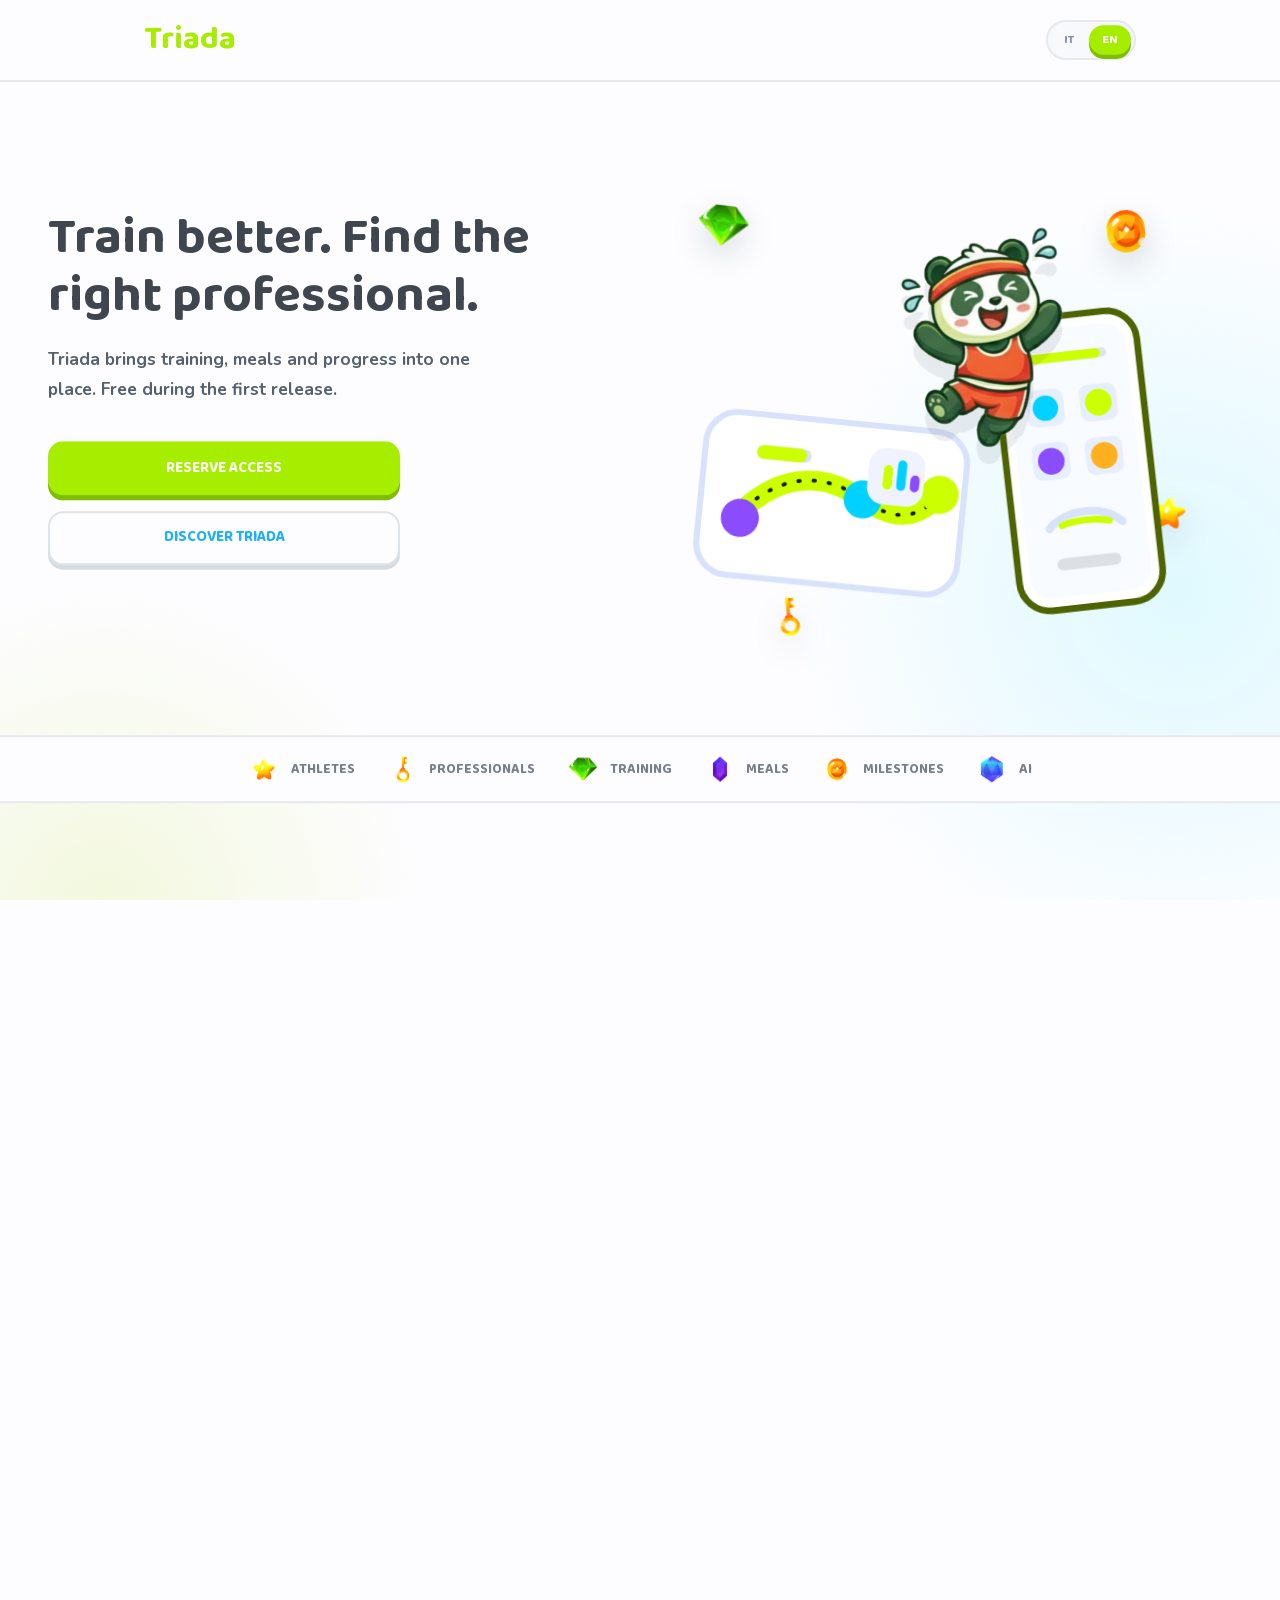
==== commit bf8d2c85: "update" ====
--- a/en/index.html
+++ b/en/index.html
@@ -1 +1 @@
-<!DOCTYPE html><html  lang="en-US" dir="ltr"><head><meta charset="utf-8"><meta name="viewport" content="width=device-width, initial-scale=1"><title>Triada, train and find professionals for free · Triada</title><style id="nuxt-ui-colors">@layer theme{:root,:host{--ui-color-primary-50:var(--color-green-50,oklch(98.2% .018 155.826));--ui-color-primary-100:var(--color-green-100,oklch(96.2% .044 156.743));--ui-color-primary-200:var(--color-green-200,oklch(92.5% .084 155.995));--ui-color-primary-300:var(--color-green-300,oklch(87.1% .15 154.449));--ui-color-primary-400:var(--color-green-400,oklch(79.2% .209 151.711));--ui-color-primary-500:var(--color-green-500,oklch(72.3% .219 149.579));--ui-color-primary-600:var(--color-green-600,oklch(62.7% .194 149.214));--ui-color-primary-700:var(--color-green-700,oklch(52.7% .154 150.069));--ui-color-primary-800:var(--color-green-800,oklch(44.8% .119 151.328));--ui-color-primary-900:var(--color-green-900,oklch(39.3% .095 152.535));--ui-color-primary-950:var(--color-green-950,oklch(26.6% .065 152.934));--ui-color-secondary-50:var(--color-blue-50,oklch(97% .014 254.604));--ui-color-secondary-100:var(--color-blue-100,oklch(93.2% .032 255.585));--ui-color-secondary-200:var(--color-blue-200,oklch(88.2% .059 254.128));--ui-color-secondary-300:var(--color-blue-300,oklch(80.9% .105 251.813));--ui-color-secondary-400:var(--color-blue-400,oklch(70.7% .165 254.624));--ui-color-secondary-500:var(--color-blue-500,oklch(62.3% .214 259.815));--ui-color-secondary-600:var(--color-blue-600,oklch(54.6% .245 262.881));--ui-color-secondary-700:var(--color-blue-700,oklch(48.8% .243 264.376));--ui-color-secondary-800:var(--color-blue-800,oklch(42.4% .199 265.638));--ui-color-secondary-900:var(--color-blue-900,oklch(37.9% .146 265.522));--ui-color-secondary-950:var(--color-blue-950,oklch(28.2% .091 267.935));--ui-color-success-50:var(--color-green-50,oklch(98.2% .018 155.826));--ui-color-success-100:var(--color-green-100,oklch(96.2% .044 156.743));--ui-color-success-200:var(--color-green-200,oklch(92.5% .084 155.995));--ui-color-success-300:var(--color-green-300,oklch(87.1% .15 154.449));--ui-color-success-400:var(--color-green-400,oklch(79.2% .209 151.711));--ui-color-success-500:var(--color-green-500,oklch(72.3% .219 149.579));--ui-color-success-600:var(--color-green-600,oklch(62.7% .194 149.214));--ui-color-success-700:var(--color-green-700,oklch(52.7% .154 150.069));--ui-color-success-800:var(--color-green-800,oklch(44.8% .119 151.328));--ui-color-success-900:var(--color-green-900,oklch(39.3% .095 152.535));--ui-color-success-950:var(--color-green-950,oklch(26.6% .065 152.934));--ui-color-info-50:var(--color-blue-50,oklch(97% .014 254.604));--ui-color-info-100:var(--color-blue-100,oklch(93.2% .032 255.585));--ui-color-info-200:var(--color-blue-200,oklch(88.2% .059 254.128));--ui-color-info-300:var(--color-blue-300,oklch(80.9% .105 251.813));--ui-color-info-400:var(--color-blue-400,oklch(70.7% .165 254.624));--ui-color-info-500:var(--color-blue-500,oklch(62.3% .214 259.815));--ui-color-info-600:var(--color-blue-600,oklch(54.6% .245 262.881));--ui-color-info-700:var(--color-blue-700,oklch(48.8% .243 264.376));--ui-color-info-800:var(--color-blue-800,oklch(42.4% .199 265.638));--ui-color-info-900:var(--color-blue-900,oklch(37.9% .146 265.522));--ui-color-info-950:var(--color-blue-950,oklch(28.2% .091 267.935));--ui-color-warning-50:var(--color-yellow-50,oklch(98.7% .026 102.212));--ui-color-warning-100:var(--color-yellow-100,oklch(97.3% .071 103.193));--ui-color-warning-200:var(--color-yellow-200,oklch(94.5% .129 101.54));--ui-color-warning-300:var(--color-yellow-300,oklch(90.5% .182 98.111));--ui-color-warning-400:var(--color-yellow-400,oklch(85.2% .199 91.936));--ui-color-warning-500:var(--color-yellow-500,oklch(79.5% .184 86.047));--ui-color-warning-600:var(--color-yellow-600,oklch(68.1% .162 75.834));--ui-color-warning-700:var(--color-yellow-700,oklch(55.4% .135 66.442));--ui-color-warning-800:var(--color-yellow-800,oklch(47.6% .114 61.907));--ui-color-warning-900:var(--color-yellow-900,oklch(42.1% .095 57.708));--ui-color-warning-950:var(--color-yellow-950,oklch(28.6% .066 53.813));--ui-color-error-50:var(--color-red-50,oklch(97.1% .013 17.38));--ui-color-error-100:var(--color-red-100,oklch(93.6% .032 17.717));--ui-color-error-200:var(--color-red-200,oklch(88.5% .062 18.334));--ui-color-error-300:var(--color-red-300,oklch(80.8% .114 19.571));--ui-color-error-400:var(--color-red-400,oklch(70.4% .191 22.216));--ui-color-error-500:var(--color-red-500,oklch(63.7% .237 25.331));--ui-color-error-600:var(--color-red-600,oklch(57.7% .245 27.325));--ui-color-error-700:var(--color-red-700,oklch(50.5% .213 27.518));--ui-color-error-800:var(--color-red-800,oklch(44.4% .177 26.899));--ui-color-error-900:var(--color-red-900,oklch(39.6% .141 25.723));--ui-color-error-950:var(--color-red-950,oklch(25.8% .092 26.042));--ui-color-neutral-50:var(--color-slate-50,oklch(98.4% .003 247.858));--ui-color-neutral-100:var(--color-slate-100,oklch(96.8% .007 247.896));--ui-color-neutral-200:var(--color-slate-200,oklch(92.9% .013 255.508));--ui-color-neutral-300:var(--color-slate-300,oklch(86.9% .022 252.894));--ui-color-neutral-400:var(--color-slate-400,oklch(70.4% .04 256.788));--ui-color-neutral-500:var(--color-slate-500,oklch(55.4% .046 257.417));--ui-color-neutral-600:var(--color-slate-600,oklch(44.6% .043 257.281));--ui-color-neutral-700:var(--color-slate-700,oklch(37.2% .044 257.287));--ui-color-neutral-800:var(--color-slate-800,oklch(27.9% .041 260.031));--ui-color-neutral-900:var(--color-slate-900,oklch(20.8% .042 265.755));--ui-color-neutral-950:var(--color-slate-950,oklch(12.9% .042 264.695))}:root,:host,.light{--ui-primary:var(--ui-color-primary-500);--ui-secondary:var(--ui-color-secondary-500);--ui-success:var(--ui-color-success-500);--ui-info:var(--ui-color-info-500);--ui-warning:var(--ui-color-warning-500);--ui-error:var(--ui-color-error-500)}.dark{--ui-primary:var(--ui-color-primary-400);--ui-secondary:var(--ui-color-secondary-400);--ui-success:var(--ui-color-success-400);--ui-info:var(--ui-color-info-400);--ui-warning:var(--ui-color-warning-400);--ui-error:var(--ui-color-error-400)}}</style><style>.footer-cta[data-v-a6ea1404]{background:#fdfdff;isolation:isolate;min-height:48rem;overflow:hidden;position:relative;text-align:center}.footer-wave[data-v-a6ea1404]{background:var(--triada-green);border-radius:52% 48% 0 0/35% 35% 0 0;height:min(43vw,27rem);inset:auto -8vw 0;position:absolute;transform-origin:center bottom;z-index:-1}.footer-wave[data-v-a6ea1404]:before{background:#fdfdff;border-radius:0 0 999px 999px;content:"";height:16rem;left:35%;position:absolute;top:-9rem;width:30%}.footer-title[data-v-a6ea1404]{color:var(--triada-heading-lime);font-family:var(--font-display);font-size:clamp(3rem,6vw,5.8rem);font-weight:900;line-height:1.06}@media(max-width:860px){.footer-cta[data-v-a6ea1404]{min-height:43rem}.footer-cta .duo-button[data-v-a6ea1404]{min-width:min(18rem,100%)}.footer-title[data-v-a6ea1404]{font-size:clamp(2.55rem,12vw,4rem)}}</style><link rel="stylesheet" href="/_nuxt/entry.bxhVQOJK.css" crossorigin><link rel="preload" as="fetch" crossorigin="anonymous" href="/en/_payload.json?a54d8f10-064b-428a-b7f4-294995855d5c"><link rel="modulepreload" as="script" crossorigin href="/_nuxt/CU9SzSGp.js"><script type="module" src="/_nuxt/CU9SzSGp.js" crossorigin></script><link rel="icon" type="image/x-icon" href="/favicon.ico"><link rel="shortcut icon" type="image/x-icon" href="/favicon.ico"><link rel="apple-touch-icon" href="/images/athlete_transparent.png"><meta name="theme-color" content="#a7ed00"><meta name="application-name" content="Triada"><meta name="apple-mobile-web-app-title" content="Triada"><meta name="author" content="Triada"><meta name="color-scheme" content="light"><meta name="robots" content="index, follow, max-image-preview:large, max-snippet:-1, max-video-preview:-1"><meta property="og:type" content="website"><meta property="og:site_name" content="Triada"><meta property="og:image" content="https://triada.app/images/athlete_transparent.png"><meta name="twitter:card" content="summary_large_image"><meta name="twitter:image" content="https://triada.app/images/athlete_transparent.png"><meta property="og:title" content="Triada, train and find professionals for free"><meta name="twitter:title" content="Triada, train and find professionals for free"><meta name="description" content="Triada connects athletes, coaches, nutritionists and professionals with simple tools for training, meals, progress tracking and collaboration."><meta property="og:description" content="Triada connects athletes, coaches, nutritionists and professionals with simple tools for training, meals, progress tracking and collaboration."><meta name="twitter:description" content="Triada connects athletes, coaches, nutritionists and professionals with simple tools for training, meals, progress tracking and collaboration."><meta name="keywords" content="Triada, training app, find online coach, sports nutritionist, personal trainer, workout plans, sports diet, fitness progress, athlete platform, sport professionals"><meta property="og:locale" content="en_US"><link rel="canonical" href="https://triada.app/en"><meta property="og:url" content="https://triada.app/en"><script id="unhead:payload" type="application/json">{"titleTemplate":"%s · Triada"}</script><script>"use strict";(()=>{const t=window,e=document.documentElement,c=["dark","light"],n=getStorageValue("localStorage","nuxt-color-mode")||"light";let i=n==="system"?u():n;const r=e.getAttribute("data-color-mode-forced");r&&(i=r),l(i),t["__NUXT_COLOR_MODE__"]={preference:n,value:i,getColorScheme:u,addColorScheme:l,removeColorScheme:d};function l(o){const s=""+o+"",a="";e.classList?e.classList.add(s):e.className+=" "+s,a&&e.setAttribute("data-"+a,o)}function d(o){const s=""+o+"",a="";e.classList?e.classList.remove(s):e.className=e.className.replace(new RegExp(s,"g"),""),a&&e.removeAttribute("data-"+a)}function f(o){return t.matchMedia("(prefers-color-scheme"+o+")")}function u(){if(t.matchMedia&&f("").media!=="not all"){for(const o of c)if(f(":"+o).matches)return o}return"light"}})();function getStorageValue(t,e){switch(t){case"localStorage":return window.localStorage.getItem(e);case"sessionStorage":return window.sessionStorage.getItem(e);case"cookie":return getCookie(e);default:return null}}function getCookie(t){const c=("; "+window.document.cookie).split("; "+t+"=");if(c.length===2)return c.pop()?.split(";").shift()}</script></head><body><div id="__nuxt" class="isolate"><!--[--><!--[--><!--[--><!--[--><!--[--><div id="smooth-wrapper"><header data-site-header class="fixed inset-x-0 top-0 z-50 border-b-2 border-[#e5e8ec] bg-[#fdfdff]/95 backdrop-blur"><div class="duo-container flex h-20 items-center justify-between gap-4"><a href="#top" class="flex items-center gap-3" aria-label="Triada home"><span class="font-display text-[2rem] font-black leading-none text-[var(--triada-green)]">Triada</span></a><div class="flex items-center gap-3"><div class="hidden items-center gap-1 rounded-full border-2 border-[#e5e8ec] bg-[#f7f9fb] p-1 sm:flex" aria-label="Site language" role="group"><!--[--><button type="button" aria-pressed="false" class="text-[#8a929d] hover:text-[#111c2d] hover:bg-white/50 active:scale-95 rounded-full px-3 py-1.5 font-display text-xs font-black uppercase transition-all duration-300 ease-out">it</button><button type="button" aria-pressed="true" class="bg-[var(--triada-green)] text-white shadow-[0_4px_0_var(--triada-green-dark)] scale-105 rounded-full px-3 py-1.5 font-display text-xs font-black uppercase transition-all duration-300 ease-out">en</button><!--]--></div><a href="https://docs.google.com/forms/d/e/1FAIpQLSe4wfysXglRvKfpsG8M5rA2Ft_gFauYuPVgkUZ2_eV339xflA/viewform?usp=publish-editor" target="_blank" rel="noopener" class="duo-button duo-button-primary nav-cta hidden xl:inline-flex">Reserve access</a></div></div></header><div id="smooth-content" class="triada-page"><main id="top"><section class="hero-stage"><div class="duo-container-wide grid items-center gap-10 lg:grid-cols-[1fr_1.05fr]"><div class="hero-copy max-w-[31rem] lg:justify-self-start"><h1 class="font-display text-[clamp(2.1rem,4vw,3.5rem)] font-black leading-[1.12] text-[#3f4650]" data-reveal>Train better. Find the right professional.</h1><p class="hero-body mt-5" data-reveal>Triada brings training, meals and progress into one place. Free during the first release.</p><div class="mt-9 grid max-w-[22rem] gap-4" data-reveal><a href="https://docs.google.com/forms/d/e/1FAIpQLSe4wfysXglRvKfpsG8M5rA2Ft_gFauYuPVgkUZ2_eV339xflA/viewform?usp=publish-editor" target="_blank" rel="noopener" class="duo-button duo-button-primary">Reserve access</a><a href="#story" class="duo-button duo-button-secondary">Discover Triada</a></div></div><div class="hero-art order-first lg:order-last" data-reveal><img src="/images/triada-panel.svg" alt="" class="hero-panel" data-float><img src="/images/triada-phone.svg" alt="" class="hero-phone" data-float><img src="/images/athlete_transparent.png" alt="" class="hero-panda" data-character><img src="/images/icon_gems/gem_1.png" alt="" class="float-asset absolute left-[10%] top-[18%] w-14" data-float><img src="/images/icon_gems/coin.png" alt="" class="float-asset absolute right-[15%] top-[12%] w-16" data-float><img src="/images/icon_gems/star.png" alt="" class="float-asset absolute bottom-[19%] right-[5%] w-12" data-float><img src="/images/icon_gems/key.png" alt="" class="float-asset absolute bottom-[6%] left-[22%] w-12" data-float></div></div><div class="audience-strip mt-12 lg:mt-16 w-full"><div class="duo-container"><div class="strip-scroll flex items-center justify-center w-full" aria-label="Triada categories"><!--[--><span class="strip-item"><img src="/images/icon_gems/star.png" alt="" class="size-8 object-contain"> Athletes</span><span class="strip-item"><img src="/images/icon_gems/key.png" alt="" class="size-8 object-contain"> Professionals</span><span class="strip-item"><img src="/images/icon_gems/gem_1.png" alt="" class="size-8 object-contain"> Training</span><span class="strip-item"><img src="/images/icon_gems/gem_2.png" alt="" class="size-8 object-contain"> Meals</span><span class="strip-item"><img src="/images/icon_gems/coin.png" alt="" class="size-8 object-contain"> Milestones</span><span class="strip-item"><img src="/images/icon_gems/gem_4.png" alt="" class="size-8 object-contain"> AI</span><span class="strip-item"><img src="/images/icon_gems/star.png" alt="" class="size-8 object-contain"> Athletes</span><span class="strip-item"><img src="/images/icon_gems/key.png" alt="" class="size-8 object-contain"> Professionals</span><span class="strip-item"><img src="/images/icon_gems/gem_1.png" alt="" class="size-8 object-contain"> Training</span><span class="strip-item"><img src="/images/icon_gems/gem_2.png" alt="" class="size-8 object-contain"> Meals</span><span class="strip-item"><img src="/images/icon_gems/coin.png" alt="" class="size-8 object-contain"> Milestones</span><span class="strip-item"><img src="/images/icon_gems/gem_4.png" alt="" class="size-8 object-contain"> AI</span><!--]--></div></div></div></section><!--[--><section id="story" class="story-section" data-section><div class="duo-container-wide story-grid"><div class="story-copy" data-scroll-reveal><h2 class="story-title">Free. clear. immediate.</h2><p class="story-body">Track workouts and meals in a few taps, without turning every update into extra work.</p></div><div class="story-art" data-scroll-reveal><img src="/images/triada-phone.svg" alt="" class="right-0 top-2 w-[42%] rotate-[8deg] story-prop" data-float><img src="/images/personal_transparent.png" alt="" class="story-asset-main"><img src="/images/icon_gems/gem_1.png" alt="" class="float-asset absolute left-[12%] top-[14%] w-14" data-float><img src="/images/icon_gems/coin.png" alt="" class="float-asset absolute bottom-[12%] right-[13%] w-14" data-float></div></div></section><section class="story-section" data-section><div class="reverse duo-container-wide story-grid"><div class="lg:order-2 story-copy" data-scroll-reveal><h2 class="story-title">Built by athletes for athletes!</h2><p class="story-body">We are athletes and professionals, shaping Triada so you can focus on health, consistency and real progress.</p></div><div class="lg:order-1 story-art" data-scroll-reveal><img src="/images/triada-panel.svg" alt="" class="left-0 top-4 w-[62%] -rotate-[10deg] story-prop" data-float><img src="/images/athlete_transparent.png" alt="" class="story-asset-main"><img src="/images/icon_gems/coin.png" alt="" class="float-asset absolute left-[12%] top-[14%] w-14" data-float><img src="/images/icon_gems/coin.png" alt="" class="float-asset absolute bottom-[12%] right-[13%] w-14" data-float></div></div></section><section class="story-section blue-band" data-section><div class="duo-container-wide story-grid"><div class="story-copy" data-scroll-reveal><h2 class="story-title">Show the progress that matters.</h2><p class="story-body">Collect results, notes and key moments in a simple flow you can share with the people guiding you.</p></div><div class="story-art" data-scroll-reveal><img src="/images/triada-panel.svg" alt="" class="right-0 top-8 w-[64%] rotate-[7deg] story-prop" data-float><img src="/images/personal_transparent.png" alt="" class="story-asset-main"><img src="/images/icon_gems/star.png" alt="" class="float-asset absolute left-[12%] top-[14%] w-14" data-float><img src="/images/icon_gems/coin.png" alt="" class="float-asset absolute bottom-[12%] right-[13%] w-14" data-float></div></div></section><section class="story-section" data-section><div class="reverse duo-container-wide story-grid"><div class="lg:order-2 story-copy" data-scroll-reveal><h2 class="story-title">You do not train alone.</h2><p class="story-body">Find a professional or bring your team with you into the first platform that truly keeps everyone connected.</p></div><div class="lg:order-1 story-art" data-scroll-reveal><img src="/images/triada-phone.svg" alt="" class="left-2 top-0 w-[38%] -rotate-[8deg] story-prop" data-float><img src="/images/doctor_transparent.png" alt="" class="story-asset-main"><img src="/images/icon_gems/key.png" alt="" class="float-asset absolute left-[12%] top-[14%] w-14" data-float><img src="/images/icon_gems/coin.png" alt="" class="float-asset absolute bottom-[12%] right-[13%] w-14" data-float></div></div></section><!--]--><section class="super-band py-[clamp(9rem,16vw,15rem)]" data-section><div class="duo-container-wide super-grid"><div class="super-art" data-scroll-reveal><img src="/images/personal_transparent.png" alt="" class="super-character" data-character><img src="/images/triada-phone.svg" alt="" class="super-device" data-float><img src="/images/icon_gems/gem_4.png" alt="" class="float-asset super-gem-one" data-float><img src="/images/icon_gems/key.png" alt="" class="float-asset super-gem-two" data-float></div><div class="super-copy" data-scroll-reveal><p class="super-eyebrow">Follow with us</p><h2 class="super-title mt-3">SUPER TRIADA</h2><p class="mt-8 max-w-[34rem] text-lg font-bold leading-8 text-white/82">For coaches, nutritionists and professionals: fewer scattered tools, more time to truly support athletes and clients.</p><a href="https://docs.google.com/forms/d/e/1FAIpQLSe4wfysXglRvKfpsG8M5rA2Ft_gFauYuPVgkUZ2_eV339xflA/viewform?usp=publish-editor" target="_blank" rel="noopener" class="duo-button duo-button-primary mt-9">Reserve access</a></div></div></section><!--[--><section class="story-section" data-section><div class="reverse duo-container-wide story-grid"><div class="lg:order-2 story-copy" data-scroll-reveal><h2 class="story-title">Try without pressure.</h2><p class="story-body">Join the first release, explore the professional suite and judge Triada on your real workflow.</p></div><div class="lg:order-1 story-art" data-scroll-reveal><img src="/images/icon_gems/chest_1.png" alt="" class="left-[8%] top-[7%] w-[38%] -rotate-[9deg] story-prop" data-float><img src="/images/doctor_transparent.png" alt="" class="story-asset-main"><img src="/images/icon_gems/gem_3.png" alt="" class="float-asset absolute left-[12%] top-[14%] w-14" data-float><img src="/images/icon_gems/coin.png" alt="" class="float-asset absolute bottom-[12%] right-[13%] w-14" data-float></div></div></section><section class="story-section blue-band" data-section><div class="duo-container-wide story-grid"><div class="story-copy" data-scroll-reveal><h2 class="story-title">All the tools you need.</h2><p class="story-body">Plans, diets, CRM, conversations, subscriptions and AI support in one operating flow.</p></div><div class="story-art" data-scroll-reveal><img src="/images/triada-panel.svg" alt="" class="left-[8%] top-[7%] w-[38%] -rotate-[9deg] story-prop" data-float><img src="/images/doctor_transparent.png" alt="" class="story-asset-main"><img src="/images/icon_gems/gem_4.png" alt="" class="float-asset absolute left-[12%] top-[14%] w-14" data-float><img src="/images/icon_gems/coin.png" alt="" class="float-asset absolute bottom-[12%] right-[13%] w-14" data-float></div></div></section><section class="story-section" data-section><div class="reverse duo-container-wide story-grid"><div class="lg:order-2 story-copy" data-scroll-reveal><h2 class="story-title">Move without limits.</h2><p class="story-body">Import and export your work quickly, without losing what you already built on other platforms.</p></div><div class="lg:order-1 story-art" data-scroll-reveal><img src="/images/icon_gems/chest_4.png" alt="" class="left-[8%] top-[7%] w-[38%] -rotate-[9deg] story-prop" data-float><img src="/images/personal_transparent.png" alt="" class="story-asset-main"><img src="/images/icon_gems/coin.png" alt="" class="float-asset absolute left-[12%] top-[14%] w-14" data-float><img src="/images/icon_gems/coin.png" alt="" class="float-asset absolute bottom-[12%] right-[13%] w-14" data-float></div></div></section><!--]--><section class="footer-cta pt-[clamp(5rem,10vw,8rem)]" data-section data-v-a6ea1404><div class="duo-container relative z-10" data-scroll-reveal data-v-a6ea1404><h2 class="footer-title" data-v-a6ea1404>join the first release</h2><a href="https://docs.google.com/forms/d/e/1FAIpQLSe4wfysXglRvKfpsG8M5rA2Ft_gFauYuPVgkUZ2_eV339xflA/viewform?usp=publish-editor" target="_blank" rel="noopener" class="duo-button duo-button-primary mt-10 min-w-[18rem]" data-v-a6ea1404>Reserve now</a></div><div class="pointer-events-none absolute inset-x-0 bottom-[17rem] z-10 mx-auto h-[17rem] max-w-[56rem]" data-v-a6ea1404><img src="/images/icon_gems/chest_3.png" alt="" class="float-asset absolute left-[7%] top-[35%] w-28" data-float data-v-a6ea1404><img src="/images/icon_gems/coin.png" alt="" class="float-asset absolute left-[28%] top-[18%] w-16" data-float data-v-a6ea1404><img src="/images/triada-phone.svg" alt="" class="absolute left-1/2 top-[92%] w-36 -translate-x-1/2" data-float data-v-a6ea1404><img src="/images/icon_gems/gem_2.png" alt="" class="float-asset absolute right-[24%] top-[28%] w-14" data-float data-v-a6ea1404><img src="/images/icon_gems/star.png" alt="" class="float-asset absolute right-[9%] top-[42%] w-12" data-float data-v-a6ea1404></div><div class="footer-wave" data-v-a6ea1404></div><footer class="absolute inset-x-0 bottom-8 z-10" data-v-a6ea1404><div class="duo-container flex flex-col items-center justify-between gap-4 text-white sm:flex-row" data-v-a6ea1404><p class="font-display text-2xl font-black text-[var(--triada-heading-lime)] sm:text-white" data-v-a6ea1404>Triada</p><p class="max-w-[28rem] text-sm font-bold" data-v-a6ea1404>Training, nutrition and professionals in the same rhythm.</p><p class="text-sm font-bold" data-v-a6ea1404>© 2026 Triada. All rights reserved.</p></div></footer></section></main></div></div><!--]--><!--]--><!--[--><!--]--><!--v-if--><!--]--><!--[--><!--]--><!--]--><!--]--></div><div id="teleports"></div><script>window.__NUXT__={};window.__NUXT__.config={public:{vgsap:{},"nuxt-seo-utils-version":"8.1.11","seo-utils":{canonicalQueryWhitelist:["page","sort","filter","search","q","category","tag"],canonicalLowercase:true,tagPriority:"low",separator:"",titleSeparator:""},i18n:{baseUrl:"",defaultLocale:"it",rootRedirect:"",redirectStatusCode:302,skipSettingLocaleOnNavigate:false,locales:[{code:"it",name:"Italiano",language:"it-IT"},{code:"en",name:"English",language:"en-US"}],detectBrowserLanguage:{alwaysRedirect:false,cookieCrossOrigin:false,cookieDomain:"",cookieKey:"triada_locale",cookieSecure:false,fallbackLocale:"it",redirectOn:"root",useCookie:true},experimental:{localeDetector:"",typedPages:true,typedOptionsAndMessages:false,alternateLinkCanonicalQueries:true,devCache:false,cacheLifetime:"",stripMessagesPayload:false,preload:false,strictSeo:false,nitroContextDetection:true,httpCacheDuration:10,compactRoutes:false},domainLocales:{it:{domain:""},en:{domain:""}}},"nuxt-robots":{version:"6.0.8",isNuxtContentV2:false,debug:false,credits:true,groups:[{comment:[],disallow:[""],allow:["/","/en/"],userAgent:["*"],contentUsage:[],contentSignal:[],_indexable:true,_rules:[{pattern:"/",allow:true},{pattern:"/en/",allow:true}],_normalized:true}],sitemap:["/sitemap_index.xml","/sitemap_index.xml"],header:true,robotsEnabledValue:"index, follow, max-image-preview:large, max-snippet:-1, max-video-preview:-1",robotsDisabledValue:"noindex, nofollow",cacheControl:"max-age=14400, must-revalidate",botDetection:true,pageMetaRobots:{}},"nuxt-og-image":{defaults:{emojis:"noto",extension:"png",width:1200,height:600,cacheMaxAgeSeconds:259200},hasServerRuntime:true}},app:{baseURL:"/",buildId:"a54d8f10-064b-428a-b7f4-294995855d5c",buildAssetsDir:"/_nuxt/",cdnURL:""}}</script><script type="application/ld+json" data-nuxt-schema-org="true" data-hid="schema-org-graph">{"@context":"https://schema.org","@graph":[{"@id":"https://triada.app/index#website","@type":"WebSite","description":"Triada connects athletes, coaches, nutritionists and professionals with simple tools for training, meals, progress tracking and collaboration.","inLanguage":"en-US","name":"Triada","url":"https://triada.app/index","publisher":{"@id":"https://triada.app/#identity"},"workTranslation":[{"@id":"https://triada.app/index#website"},{"@id":"https://triada.app/index#website"}]},{"@id":"https://triada.app/en#webpage","@type":"WebPage","description":"Triada connects athletes, coaches, nutritionists and professionals with simple tools for training, meals, progress tracking and collaboration.","name":"Triada, train and find professionals for free","url":"https://triada.app/en","about":{"@id":"https://triada.app/#identity"},"isPartOf":{"@id":"https://triada.app/index#website"},"potentialAction":[{"@type":"ReadAction","target":["https://triada.app/en"]}],"primaryImageOfPage":{"@id":"https://triada.app/#logo"}},{"@id":"https://triada.app/#identity","@type":"Organization","description":"Triada connects athletes, coaches, nutritionists and professionals with simple tools for training, meals, progress tracking and collaboration.","name":"Triada","url":"https://triada.app","image":{"@id":"https://triada.app/#/schema/image/1"}},{"@id":"https://triada.app/#/schema/image/1","@type":"ImageObject","contentUrl":"https://triada.app/images/athlete_transparent.png","inLanguage":"en-US","url":"https://triada.app/images/athlete_transparent.png"},{"@id":"https://triada.app/#logo","@type":"ImageObject","caption":"Triada","contentUrl":"https://triada.app/favicon.ico","inLanguage":"en-US","url":"https://triada.app/favicon.ico"},{"@id":"https://triada.app/#organization","@type":"Organization","logo":"https://triada.app/favicon.ico","name":"Triada","url":"https://triada.app"}]}</script><script type="application/json" data-nuxt-data="nuxt-app" data-ssr="true" id="__NUXT_DATA__" data-src="/en/_payload.json?a54d8f10-064b-428a-b7f4-294995855d5c">[{"state":1,"once":26,"_errors":27,"serverRendered":5,"path":29,"prerenderedAt":30},["Reactive",2],{"$scolor-mode":3,"$si18n:cached-locale-configs":7,"$si18n:resolved-locale":12,"$snuxt-seo-utils:routeRules":13,"$stoasts":14,"$ssite-config":15},{"preference":4,"value":4,"unknown":5,"forced":6},"light",true,false,{"it":8,"en":10},{"fallbacks":9,"cacheable":5},[],{"fallbacks":11,"cacheable":5},[],"en",{"head":-1,"seoMeta":-1},[],{"_priority":16,"currentLocale":20,"defaultLocale":21,"description":22,"env":23,"name":24,"url":25},{"env":17,"url":18,"name":18,"description":18,"defaultLocale":19,"currentLocale":19},-15,-3,-2,"en-US","it-IT","Triada connects athletes, coaches, nutritionists and professionals with simple tools for training, meals, progress tracking and collaboration.","production","Triada","https://triada.app",["Set"],["ShallowReactive",28],{},"/en",1778938302388]</script></body></html>+<!DOCTYPE html><html  lang="en-US" dir="ltr"><head><meta charset="utf-8"><meta name="viewport" content="width=device-width, initial-scale=1"><title>Triada, train and find professionals for free · Triada</title><script src="https://client.crisp.chat/l.js" async type="text/javascript"></script><script type="text/javascript">window.$crisp=[];window.CRISP_WEBSITE_ID="d5742b08-4805-43db-9907-e77cffa4b4d6";</script><style id="nuxt-ui-colors">@layer theme{:root,:host{--ui-color-primary-50:var(--color-green-50,oklch(98.2% .018 155.826));--ui-color-primary-100:var(--color-green-100,oklch(96.2% .044 156.743));--ui-color-primary-200:var(--color-green-200,oklch(92.5% .084 155.995));--ui-color-primary-300:var(--color-green-300,oklch(87.1% .15 154.449));--ui-color-primary-400:var(--color-green-400,oklch(79.2% .209 151.711));--ui-color-primary-500:var(--color-green-500,oklch(72.3% .219 149.579));--ui-color-primary-600:var(--color-green-600,oklch(62.7% .194 149.214));--ui-color-primary-700:var(--color-green-700,oklch(52.7% .154 150.069));--ui-color-primary-800:var(--color-green-800,oklch(44.8% .119 151.328));--ui-color-primary-900:var(--color-green-900,oklch(39.3% .095 152.535));--ui-color-primary-950:var(--color-green-950,oklch(26.6% .065 152.934));--ui-color-secondary-50:var(--color-blue-50,oklch(97% .014 254.604));--ui-color-secondary-100:var(--color-blue-100,oklch(93.2% .032 255.585));--ui-color-secondary-200:var(--color-blue-200,oklch(88.2% .059 254.128));--ui-color-secondary-300:var(--color-blue-300,oklch(80.9% .105 251.813));--ui-color-secondary-400:var(--color-blue-400,oklch(70.7% .165 254.624));--ui-color-secondary-500:var(--color-blue-500,oklch(62.3% .214 259.815));--ui-color-secondary-600:var(--color-blue-600,oklch(54.6% .245 262.881));--ui-color-secondary-700:var(--color-blue-700,oklch(48.8% .243 264.376));--ui-color-secondary-800:var(--color-blue-800,oklch(42.4% .199 265.638));--ui-color-secondary-900:var(--color-blue-900,oklch(37.9% .146 265.522));--ui-color-secondary-950:var(--color-blue-950,oklch(28.2% .091 267.935));--ui-color-success-50:var(--color-green-50,oklch(98.2% .018 155.826));--ui-color-success-100:var(--color-green-100,oklch(96.2% .044 156.743));--ui-color-success-200:var(--color-green-200,oklch(92.5% .084 155.995));--ui-color-success-300:var(--color-green-300,oklch(87.1% .15 154.449));--ui-color-success-400:var(--color-green-400,oklch(79.2% .209 151.711));--ui-color-success-500:var(--color-green-500,oklch(72.3% .219 149.579));--ui-color-success-600:var(--color-green-600,oklch(62.7% .194 149.214));--ui-color-success-700:var(--color-green-700,oklch(52.7% .154 150.069));--ui-color-success-800:var(--color-green-800,oklch(44.8% .119 151.328));--ui-color-success-900:var(--color-green-900,oklch(39.3% .095 152.535));--ui-color-success-950:var(--color-green-950,oklch(26.6% .065 152.934));--ui-color-info-50:var(--color-blue-50,oklch(97% .014 254.604));--ui-color-info-100:var(--color-blue-100,oklch(93.2% .032 255.585));--ui-color-info-200:var(--color-blue-200,oklch(88.2% .059 254.128));--ui-color-info-300:var(--color-blue-300,oklch(80.9% .105 251.813));--ui-color-info-400:var(--color-blue-400,oklch(70.7% .165 254.624));--ui-color-info-500:var(--color-blue-500,oklch(62.3% .214 259.815));--ui-color-info-600:var(--color-blue-600,oklch(54.6% .245 262.881));--ui-color-info-700:var(--color-blue-700,oklch(48.8% .243 264.376));--ui-color-info-800:var(--color-blue-800,oklch(42.4% .199 265.638));--ui-color-info-900:var(--color-blue-900,oklch(37.9% .146 265.522));--ui-color-info-950:var(--color-blue-950,oklch(28.2% .091 267.935));--ui-color-warning-50:var(--color-yellow-50,oklch(98.7% .026 102.212));--ui-color-warning-100:var(--color-yellow-100,oklch(97.3% .071 103.193));--ui-color-warning-200:var(--color-yellow-200,oklch(94.5% .129 101.54));--ui-color-warning-300:var(--color-yellow-300,oklch(90.5% .182 98.111));--ui-color-warning-400:var(--color-yellow-400,oklch(85.2% .199 91.936));--ui-color-warning-500:var(--color-yellow-500,oklch(79.5% .184 86.047));--ui-color-warning-600:var(--color-yellow-600,oklch(68.1% .162 75.834));--ui-color-warning-700:var(--color-yellow-700,oklch(55.4% .135 66.442));--ui-color-warning-800:var(--color-yellow-800,oklch(47.6% .114 61.907));--ui-color-warning-900:var(--color-yellow-900,oklch(42.1% .095 57.708));--ui-color-warning-950:var(--color-yellow-950,oklch(28.6% .066 53.813));--ui-color-error-50:var(--color-red-50,oklch(97.1% .013 17.38));--ui-color-error-100:var(--color-red-100,oklch(93.6% .032 17.717));--ui-color-error-200:var(--color-red-200,oklch(88.5% .062 18.334));--ui-color-error-300:var(--color-red-300,oklch(80.8% .114 19.571));--ui-color-error-400:var(--color-red-400,oklch(70.4% .191 22.216));--ui-color-error-500:var(--color-red-500,oklch(63.7% .237 25.331));--ui-color-error-600:var(--color-red-600,oklch(57.7% .245 27.325));--ui-color-error-700:var(--color-red-700,oklch(50.5% .213 27.518));--ui-color-error-800:var(--color-red-800,oklch(44.4% .177 26.899));--ui-color-error-900:var(--color-red-900,oklch(39.6% .141 25.723));--ui-color-error-950:var(--color-red-950,oklch(25.8% .092 26.042));--ui-color-neutral-50:var(--color-slate-50,oklch(98.4% .003 247.858));--ui-color-neutral-100:var(--color-slate-100,oklch(96.8% .007 247.896));--ui-color-neutral-200:var(--color-slate-200,oklch(92.9% .013 255.508));--ui-color-neutral-300:var(--color-slate-300,oklch(86.9% .022 252.894));--ui-color-neutral-400:var(--color-slate-400,oklch(70.4% .04 256.788));--ui-color-neutral-500:var(--color-slate-500,oklch(55.4% .046 257.417));--ui-color-neutral-600:var(--color-slate-600,oklch(44.6% .043 257.281));--ui-color-neutral-700:var(--color-slate-700,oklch(37.2% .044 257.287));--ui-color-neutral-800:var(--color-slate-800,oklch(27.9% .041 260.031));--ui-color-neutral-900:var(--color-slate-900,oklch(20.8% .042 265.755));--ui-color-neutral-950:var(--color-slate-950,oklch(12.9% .042 264.695))}:root,:host,.light{--ui-primary:var(--ui-color-primary-500);--ui-secondary:var(--ui-color-secondary-500);--ui-success:var(--ui-color-success-500);--ui-info:var(--ui-color-info-500);--ui-warning:var(--ui-color-warning-500);--ui-error:var(--ui-color-error-500)}.dark{--ui-primary:var(--ui-color-primary-400);--ui-secondary:var(--ui-color-secondary-400);--ui-success:var(--ui-color-success-400);--ui-info:var(--ui-color-info-400);--ui-warning:var(--ui-color-warning-400);--ui-error:var(--ui-color-error-400)}}</style><style>.footer-cta[data-v-a6ea1404]{background:#fdfdff;isolation:isolate;min-height:48rem;overflow:hidden;position:relative;text-align:center}.footer-wave[data-v-a6ea1404]{background:var(--triada-green);border-radius:52% 48% 0 0/35% 35% 0 0;height:min(43vw,27rem);inset:auto -8vw 0;position:absolute;transform-origin:center bottom;z-index:-1}.footer-wave[data-v-a6ea1404]:before{background:#fdfdff;border-radius:0 0 999px 999px;content:"";height:16rem;left:35%;position:absolute;top:-9rem;width:30%}.footer-title[data-v-a6ea1404]{color:var(--triada-heading-lime);font-family:var(--font-display);font-size:clamp(3rem,6vw,5.8rem);font-weight:900;line-height:1.06}@media(max-width:860px){.footer-cta[data-v-a6ea1404]{min-height:43rem}.footer-cta .duo-button[data-v-a6ea1404]{min-width:min(18rem,100%)}.footer-title[data-v-a6ea1404]{font-size:clamp(2.55rem,12vw,4rem)}}</style><link rel="stylesheet" href="/_nuxt/entry.bxhVQOJK.css" crossorigin><link rel="preload" as="fetch" crossorigin="anonymous" href="/en/_payload.json?773f6ddc-d980-46a4-bf24-7064e43fdfb6"><link rel="modulepreload" as="script" crossorigin href="/_nuxt/BOYjiOl_.js"><script type="module" src="/_nuxt/BOYjiOl_.js" crossorigin></script><link rel="icon" type="image/x-icon" href="/favicon.ico"><link rel="shortcut icon" type="image/x-icon" href="/favicon.ico"><link rel="apple-touch-icon" href="/images/athlete_transparent.png"><meta name="theme-color" content="#a7ed00"><meta name="application-name" content="Triada"><meta name="apple-mobile-web-app-title" content="Triada"><meta name="author" content="Triada"><meta name="color-scheme" content="light"><meta name="robots" content="index, follow, max-image-preview:large, max-snippet:-1, max-video-preview:-1"><meta property="og:type" content="website"><meta property="og:site_name" content="Triada"><meta property="og:image" content="https://triada.app/images/athlete_transparent.png"><meta name="twitter:card" content="summary_large_image"><meta name="twitter:image" content="https://triada.app/images/athlete_transparent.png"><meta property="og:title" content="Triada, train and find professionals for free"><meta name="twitter:title" content="Triada, train and find professionals for free"><meta name="description" content="Triada connects athletes, coaches, nutritionists and professionals with simple tools for training, meals, progress tracking and collaboration."><meta property="og:description" content="Triada connects athletes, coaches, nutritionists and professionals with simple tools for training, meals, progress tracking and collaboration."><meta name="twitter:description" content="Triada connects athletes, coaches, nutritionists and professionals with simple tools for training, meals, progress tracking and collaboration."><meta name="keywords" content="Triada, training app, find online coach, sports nutritionist, personal trainer, workout plans, sports diet, fitness progress, athlete platform, sport professionals"><meta property="og:locale" content="en_US"><link rel="canonical" href="https://triada.app/en"><meta property="og:url" content="https://triada.app/en"><script id="unhead:payload" type="application/json">{"titleTemplate":"%s · Triada"}</script><script>"use strict";(()=>{const t=window,e=document.documentElement,c=["dark","light"],n=getStorageValue("localStorage","nuxt-color-mode")||"light";let i=n==="system"?u():n;const r=e.getAttribute("data-color-mode-forced");r&&(i=r),l(i),t["__NUXT_COLOR_MODE__"]={preference:n,value:i,getColorScheme:u,addColorScheme:l,removeColorScheme:d};function l(o){const s=""+o+"",a="";e.classList?e.classList.add(s):e.className+=" "+s,a&&e.setAttribute("data-"+a,o)}function d(o){const s=""+o+"",a="";e.classList?e.classList.remove(s):e.className=e.className.replace(new RegExp(s,"g"),""),a&&e.removeAttribute("data-"+a)}function f(o){return t.matchMedia("(prefers-color-scheme"+o+")")}function u(){if(t.matchMedia&&f("").media!=="not all"){for(const o of c)if(f(":"+o).matches)return o}return"light"}})();function getStorageValue(t,e){switch(t){case"localStorage":return window.localStorage.getItem(e);case"sessionStorage":return window.sessionStorage.getItem(e);case"cookie":return getCookie(e);default:return null}}function getCookie(t){const c=("; "+window.document.cookie).split("; "+t+"=");if(c.length===2)return c.pop()?.split(";").shift()}</script></head><body><div id="__nuxt" class="isolate"><!--[--><!--[--><!--[--><!--[--><!--[--><div id="smooth-wrapper"><header data-site-header class="fixed inset-x-0 top-0 z-50 border-b-2 border-[#e5e8ec] bg-[#fdfdff]/95 backdrop-blur"><div class="duo-container flex h-20 items-center justify-between gap-4"><a href="#top" class="flex items-center gap-3" aria-label="Triada home"><span class="font-display text-[2rem] font-black leading-none text-[var(--triada-green)]">Triada</span></a><div class="flex items-center gap-3"><div class="hidden items-center gap-1 rounded-full border-2 border-[#e5e8ec] bg-[#f7f9fb] p-1 sm:flex" aria-label="Site language" role="group"><!--[--><button type="button" aria-pressed="false" class="text-[#8a929d] hover:text-[#111c2d] hover:bg-white/50 active:scale-95 rounded-full px-3 py-1.5 font-display text-xs font-black uppercase transition-all duration-300 ease-out">it</button><button type="button" aria-pressed="true" class="bg-[var(--triada-green)] text-white shadow-[0_4px_0_var(--triada-green-dark)] scale-105 rounded-full px-3 py-1.5 font-display text-xs font-black uppercase transition-all duration-300 ease-out">en</button><!--]--></div><a href="https://docs.google.com/forms/d/e/1FAIpQLSe4wfysXglRvKfpsG8M5rA2Ft_gFauYuPVgkUZ2_eV339xflA/viewform?usp=publish-editor" target="_blank" rel="noopener" class="duo-button duo-button-primary nav-cta hidden xl:inline-flex">Reserve access</a></div></div></header><div id="smooth-content" class="triada-page"><main id="top"><section class="hero-stage"><div class="duo-container-wide grid items-center gap-10 lg:grid-cols-[1fr_1.05fr]"><div class="hero-copy max-w-[31rem] lg:justify-self-start"><h1 class="font-display text-[clamp(2.1rem,4vw,3.5rem)] font-black leading-[1.12] text-[#3f4650]" data-reveal>Train better. Find the right professional.</h1><p class="hero-body mt-5" data-reveal>Triada brings training, meals and progress into one place. Free during the first release.</p><div class="mt-9 grid max-w-[22rem] gap-4" data-reveal><a href="https://docs.google.com/forms/d/e/1FAIpQLSe4wfysXglRvKfpsG8M5rA2Ft_gFauYuPVgkUZ2_eV339xflA/viewform?usp=publish-editor" target="_blank" rel="noopener" class="duo-button duo-button-primary">Reserve access</a><a href="#story" class="duo-button duo-button-secondary">Discover Triada</a></div></div><div class="hero-art order-first lg:order-last" data-reveal><img src="/images/triada-panel.svg" alt="" class="hero-panel" data-float><img src="/images/triada-phone.svg" alt="" class="hero-phone" data-float><img src="/images/athlete_transparent.png" alt="" class="hero-panda" data-character><img src="/images/icon_gems/gem_1.png" alt="" class="float-asset absolute left-[10%] top-[18%] w-14" data-float><img src="/images/icon_gems/coin.png" alt="" class="float-asset absolute right-[15%] top-[12%] w-16" data-float><img src="/images/icon_gems/star.png" alt="" class="float-asset absolute bottom-[19%] right-[5%] w-12" data-float><img src="/images/icon_gems/key.png" alt="" class="float-asset absolute bottom-[6%] left-[22%] w-12" data-float></div></div><div class="audience-strip mt-12 lg:mt-16 w-full"><div class="duo-container"><div class="strip-scroll flex items-center justify-center w-full" aria-label="Triada categories"><!--[--><span class="strip-item"><img src="/images/icon_gems/star.png" alt="" class="size-8 object-contain"> Athletes</span><span class="strip-item"><img src="/images/icon_gems/key.png" alt="" class="size-8 object-contain"> Professionals</span><span class="strip-item"><img src="/images/icon_gems/gem_1.png" alt="" class="size-8 object-contain"> Training</span><span class="strip-item"><img src="/images/icon_gems/gem_2.png" alt="" class="size-8 object-contain"> Meals</span><span class="strip-item"><img src="/images/icon_gems/coin.png" alt="" class="size-8 object-contain"> Milestones</span><span class="strip-item"><img src="/images/icon_gems/gem_4.png" alt="" class="size-8 object-contain"> AI</span><span class="strip-item"><img src="/images/icon_gems/star.png" alt="" class="size-8 object-contain"> Athletes</span><span class="strip-item"><img src="/images/icon_gems/key.png" alt="" class="size-8 object-contain"> Professionals</span><span class="strip-item"><img src="/images/icon_gems/gem_1.png" alt="" class="size-8 object-contain"> Training</span><span class="strip-item"><img src="/images/icon_gems/gem_2.png" alt="" class="size-8 object-contain"> Meals</span><span class="strip-item"><img src="/images/icon_gems/coin.png" alt="" class="size-8 object-contain"> Milestones</span><span class="strip-item"><img src="/images/icon_gems/gem_4.png" alt="" class="size-8 object-contain"> AI</span><!--]--></div></div></div></section><!--[--><section id="story" class="story-section" data-section><div class="duo-container-wide story-grid"><div class="story-copy" data-scroll-reveal><h2 class="story-title">Free. clear. immediate.</h2><p class="story-body">Track workouts and meals in a few taps, without turning every update into extra work.</p></div><div class="story-art" data-scroll-reveal><img src="/images/triada-phone.svg" alt="" class="right-0 top-2 w-[42%] rotate-[8deg] story-prop" data-float><img src="/images/personal_transparent.png" alt="" class="story-asset-main"><img src="/images/icon_gems/gem_1.png" alt="" class="float-asset absolute left-[12%] top-[14%] w-14" data-float><img src="/images/icon_gems/coin.png" alt="" class="float-asset absolute bottom-[12%] right-[13%] w-14" data-float></div></div></section><section class="story-section" data-section><div class="reverse duo-container-wide story-grid"><div class="lg:order-2 story-copy" data-scroll-reveal><h2 class="story-title">Built by athletes for athletes!</h2><p class="story-body">We are athletes and professionals, shaping Triada so you can focus on health, consistency and real progress.</p></div><div class="lg:order-1 story-art" data-scroll-reveal><img src="/images/triada-panel.svg" alt="" class="left-0 top-4 w-[62%] -rotate-[10deg] story-prop" data-float><img src="/images/athlete_transparent.png" alt="" class="story-asset-main"><img src="/images/icon_gems/coin.png" alt="" class="float-asset absolute left-[12%] top-[14%] w-14" data-float><img src="/images/icon_gems/coin.png" alt="" class="float-asset absolute bottom-[12%] right-[13%] w-14" data-float></div></div></section><section class="story-section blue-band" data-section><div class="duo-container-wide story-grid"><div class="story-copy" data-scroll-reveal><h2 class="story-title">Show the progress that matters.</h2><p class="story-body">Collect results, notes and key moments in a simple flow you can share with the people guiding you.</p></div><div class="story-art" data-scroll-reveal><img src="/images/triada-panel.svg" alt="" class="right-0 top-8 w-[64%] rotate-[7deg] story-prop" data-float><img src="/images/personal_transparent.png" alt="" class="story-asset-main"><img src="/images/icon_gems/star.png" alt="" class="float-asset absolute left-[12%] top-[14%] w-14" data-float><img src="/images/icon_gems/coin.png" alt="" class="float-asset absolute bottom-[12%] right-[13%] w-14" data-float></div></div></section><section class="story-section" data-section><div class="reverse duo-container-wide story-grid"><div class="lg:order-2 story-copy" data-scroll-reveal><h2 class="story-title">You do not train alone.</h2><p class="story-body">Find a professional or bring your team with you into the first platform that truly keeps everyone connected.</p></div><div class="lg:order-1 story-art" data-scroll-reveal><img src="/images/triada-phone.svg" alt="" class="left-2 top-0 w-[38%] -rotate-[8deg] story-prop" data-float><img src="/images/doctor_transparent.png" alt="" class="story-asset-main"><img src="/images/icon_gems/key.png" alt="" class="float-asset absolute left-[12%] top-[14%] w-14" data-float><img src="/images/icon_gems/coin.png" alt="" class="float-asset absolute bottom-[12%] right-[13%] w-14" data-float></div></div></section><!--]--><section class="super-band py-[clamp(9rem,16vw,15rem)]" data-section><div class="duo-container-wide super-grid"><div class="super-art" data-scroll-reveal><img src="/images/personal_transparent.png" alt="" class="super-character" data-character><img src="/images/triada-phone.svg" alt="" class="super-device" data-float><img src="/images/icon_gems/gem_4.png" alt="" class="float-asset super-gem-one" data-float><img src="/images/icon_gems/key.png" alt="" class="float-asset super-gem-two" data-float></div><div class="super-copy" data-scroll-reveal><p class="super-eyebrow">Follow with us</p><h2 class="super-title mt-3">SUPER TRIADA</h2><p class="mt-8 max-w-[34rem] text-lg font-bold leading-8 text-white/82">For coaches, nutritionists and professionals: fewer scattered tools, more time to truly support athletes and clients.</p><a href="https://docs.google.com/forms/d/e/1FAIpQLSe4wfysXglRvKfpsG8M5rA2Ft_gFauYuPVgkUZ2_eV339xflA/viewform?usp=publish-editor" target="_blank" rel="noopener" class="duo-button duo-button-primary mt-9">Reserve access</a></div></div></section><!--[--><section class="story-section" data-section><div class="reverse duo-container-wide story-grid"><div class="lg:order-2 story-copy" data-scroll-reveal><h2 class="story-title">Try without pressure.</h2><p class="story-body">Join the first release, explore the professional suite and judge Triada on your real workflow.</p></div><div class="lg:order-1 story-art" data-scroll-reveal><img src="/images/icon_gems/chest_1.png" alt="" class="left-[8%] top-[7%] w-[38%] -rotate-[9deg] story-prop" data-float><img src="/images/doctor_transparent.png" alt="" class="story-asset-main"><img src="/images/icon_gems/gem_3.png" alt="" class="float-asset absolute left-[12%] top-[14%] w-14" data-float><img src="/images/icon_gems/coin.png" alt="" class="float-asset absolute bottom-[12%] right-[13%] w-14" data-float></div></div></section><section class="story-section blue-band" data-section><div class="duo-container-wide story-grid"><div class="story-copy" data-scroll-reveal><h2 class="story-title">All the tools you need.</h2><p class="story-body">Plans, diets, CRM, conversations, subscriptions and AI support in one operating flow.</p></div><div class="story-art" data-scroll-reveal><img src="/images/triada-panel.svg" alt="" class="left-[8%] top-[7%] w-[38%] -rotate-[9deg] story-prop" data-float><img src="/images/doctor_transparent.png" alt="" class="story-asset-main"><img src="/images/icon_gems/gem_4.png" alt="" class="float-asset absolute left-[12%] top-[14%] w-14" data-float><img src="/images/icon_gems/coin.png" alt="" class="float-asset absolute bottom-[12%] right-[13%] w-14" data-float></div></div></section><section class="story-section" data-section><div class="reverse duo-container-wide story-grid"><div class="lg:order-2 story-copy" data-scroll-reveal><h2 class="story-title">Move without limits.</h2><p class="story-body">Import and export your work quickly, without losing what you already built on other platforms.</p></div><div class="lg:order-1 story-art" data-scroll-reveal><img src="/images/icon_gems/chest_4.png" alt="" class="left-[8%] top-[7%] w-[38%] -rotate-[9deg] story-prop" data-float><img src="/images/personal_transparent.png" alt="" class="story-asset-main"><img src="/images/icon_gems/coin.png" alt="" class="float-asset absolute left-[12%] top-[14%] w-14" data-float><img src="/images/icon_gems/coin.png" alt="" class="float-asset absolute bottom-[12%] right-[13%] w-14" data-float></div></div></section><!--]--><section class="footer-cta pt-[clamp(5rem,10vw,8rem)]" data-section data-v-a6ea1404><div class="duo-container relative z-10" data-scroll-reveal data-v-a6ea1404><h2 class="footer-title" data-v-a6ea1404>join the first release</h2><a href="https://docs.google.com/forms/d/e/1FAIpQLSe4wfysXglRvKfpsG8M5rA2Ft_gFauYuPVgkUZ2_eV339xflA/viewform?usp=publish-editor" target="_blank" rel="noopener" class="duo-button duo-button-primary mt-10 min-w-[18rem]" data-v-a6ea1404>Reserve now</a></div><div class="pointer-events-none absolute inset-x-0 bottom-[17rem] z-10 mx-auto h-[17rem] max-w-[56rem]" data-v-a6ea1404><img src="/images/icon_gems/chest_3.png" alt="" class="float-asset absolute left-[7%] top-[35%] w-28" data-float data-v-a6ea1404><img src="/images/icon_gems/coin.png" alt="" class="float-asset absolute left-[28%] top-[18%] w-16" data-float data-v-a6ea1404><img src="/images/triada-phone.svg" alt="" class="absolute left-1/2 top-[92%] w-36 -translate-x-1/2" data-float data-v-a6ea1404><img src="/images/icon_gems/gem_2.png" alt="" class="float-asset absolute right-[24%] top-[28%] w-14" data-float data-v-a6ea1404><img src="/images/icon_gems/star.png" alt="" class="float-asset absolute right-[9%] top-[42%] w-12" data-float data-v-a6ea1404></div><div class="footer-wave" data-v-a6ea1404></div><footer class="absolute inset-x-0 bottom-8 z-10" data-v-a6ea1404><div class="duo-container flex flex-col items-center justify-between gap-4 text-white sm:flex-row" data-v-a6ea1404><p class="font-display text-2xl font-black text-[var(--triada-heading-lime)] sm:text-white" data-v-a6ea1404>Triada</p><p class="max-w-[28rem] text-sm font-bold" data-v-a6ea1404>Training, nutrition and professionals in the same rhythm.</p><p class="text-sm font-bold" data-v-a6ea1404>© 2026 Triada. All rights reserved.</p></div></footer></section></main></div></div><!--]--><!--]--><!--[--><!--]--><!--v-if--><!--]--><!--[--><!--]--><!--]--><!--]--></div><div id="teleports"></div><script>window.__NUXT__={};window.__NUXT__.config={public:{vgsap:{},"nuxt-seo-utils-version":"8.1.11","seo-utils":{canonicalQueryWhitelist:["page","sort","filter","search","q","category","tag"],canonicalLowercase:true,tagPriority:"low",separator:"",titleSeparator:""},i18n:{baseUrl:"",defaultLocale:"it",rootRedirect:"",redirectStatusCode:302,skipSettingLocaleOnNavigate:false,locales:[{code:"it",name:"Italiano",language:"it-IT"},{code:"en",name:"English",language:"en-US"}],detectBrowserLanguage:{alwaysRedirect:false,cookieCrossOrigin:false,cookieDomain:"",cookieKey:"triada_locale",cookieSecure:false,fallbackLocale:"it",redirectOn:"root",useCookie:true},experimental:{localeDetector:"",typedPages:true,typedOptionsAndMessages:false,alternateLinkCanonicalQueries:true,devCache:false,cacheLifetime:"",stripMessagesPayload:false,preload:false,strictSeo:false,nitroContextDetection:true,httpCacheDuration:10,compactRoutes:false},domainLocales:{it:{domain:""},en:{domain:""}}},"nuxt-robots":{version:"6.0.8",isNuxtContentV2:false,debug:false,credits:true,groups:[{comment:[],disallow:[""],allow:["/","/en/"],userAgent:["*"],contentUsage:[],contentSignal:[],_indexable:true,_rules:[{pattern:"/",allow:true},{pattern:"/en/",allow:true}],_normalized:true}],sitemap:["/sitemap_index.xml","/sitemap_index.xml"],header:true,robotsEnabledValue:"index, follow, max-image-preview:large, max-snippet:-1, max-video-preview:-1",robotsDisabledValue:"noindex, nofollow",cacheControl:"max-age=14400, must-revalidate",botDetection:true,pageMetaRobots:{}},"nuxt-og-image":{defaults:{emojis:"noto",extension:"png",width:1200,height:600,cacheMaxAgeSeconds:259200},hasServerRuntime:true}},app:{baseURL:"/",buildId:"773f6ddc-d980-46a4-bf24-7064e43fdfb6",buildAssetsDir:"/_nuxt/",cdnURL:""}}</script><script type="application/ld+json" data-nuxt-schema-org="true" data-hid="schema-org-graph">{"@context":"https://schema.org","@graph":[{"@id":"https://triada.app/index#website","@type":"WebSite","description":"Triada connects athletes, coaches, nutritionists and professionals with simple tools for training, meals, progress tracking and collaboration.","inLanguage":"en-US","name":"Triada","url":"https://triada.app/index","publisher":{"@id":"https://triada.app/#identity"},"workTranslation":[{"@id":"https://triada.app/index#website"},{"@id":"https://triada.app/index#website"}]},{"@id":"https://triada.app/en#webpage","@type":"WebPage","description":"Triada connects athletes, coaches, nutritionists and professionals with simple tools for training, meals, progress tracking and collaboration.","name":"Triada, train and find professionals for free","url":"https://triada.app/en","about":{"@id":"https://triada.app/#identity"},"isPartOf":{"@id":"https://triada.app/index#website"},"potentialAction":[{"@type":"ReadAction","target":["https://triada.app/en"]}],"primaryImageOfPage":{"@id":"https://triada.app/#logo"}},{"@id":"https://triada.app/#identity","@type":"Organization","description":"Triada connects athletes, coaches, nutritionists and professionals with simple tools for training, meals, progress tracking and collaboration.","name":"Triada","url":"https://triada.app","image":{"@id":"https://triada.app/#/schema/image/1"}},{"@id":"https://triada.app/#/schema/image/1","@type":"ImageObject","contentUrl":"https://triada.app/images/athlete_transparent.png","inLanguage":"en-US","url":"https://triada.app/images/athlete_transparent.png"},{"@id":"https://triada.app/#logo","@type":"ImageObject","caption":"Triada","contentUrl":"https://triada.app/favicon.ico","inLanguage":"en-US","url":"https://triada.app/favicon.ico"},{"@id":"https://triada.app/#organization","@type":"Organization","logo":"https://triada.app/favicon.ico","name":"Triada","url":"https://triada.app"}]}</script><script type="application/json" data-nuxt-data="nuxt-app" data-ssr="true" id="__NUXT_DATA__" data-src="/en/_payload.json?773f6ddc-d980-46a4-bf24-7064e43fdfb6">[{"state":1,"once":26,"_errors":27,"serverRendered":5,"path":29,"prerenderedAt":30},["Reactive",2],{"$scolor-mode":3,"$si18n:cached-locale-configs":7,"$si18n:resolved-locale":12,"$snuxt-seo-utils:routeRules":13,"$stoasts":14,"$ssite-config":15},{"preference":4,"value":4,"unknown":5,"forced":6},"light",true,false,{"it":8,"en":10},{"fallbacks":9,"cacheable":5},[],{"fallbacks":11,"cacheable":5},[],"en",{"head":-1,"seoMeta":-1},[],{"_priority":16,"currentLocale":20,"defaultLocale":21,"description":22,"env":23,"name":24,"url":25},{"env":17,"url":18,"name":18,"description":18,"defaultLocale":19,"currentLocale":19},-15,-3,-2,"en-US","it-IT","Triada connects athletes, coaches, nutritionists and professionals with simple tools for training, meals, progress tracking and collaboration.","production","Triada","https://triada.app",["Set"],["ShallowReactive",28],{},"/en",1779468748089]</script></body></html>
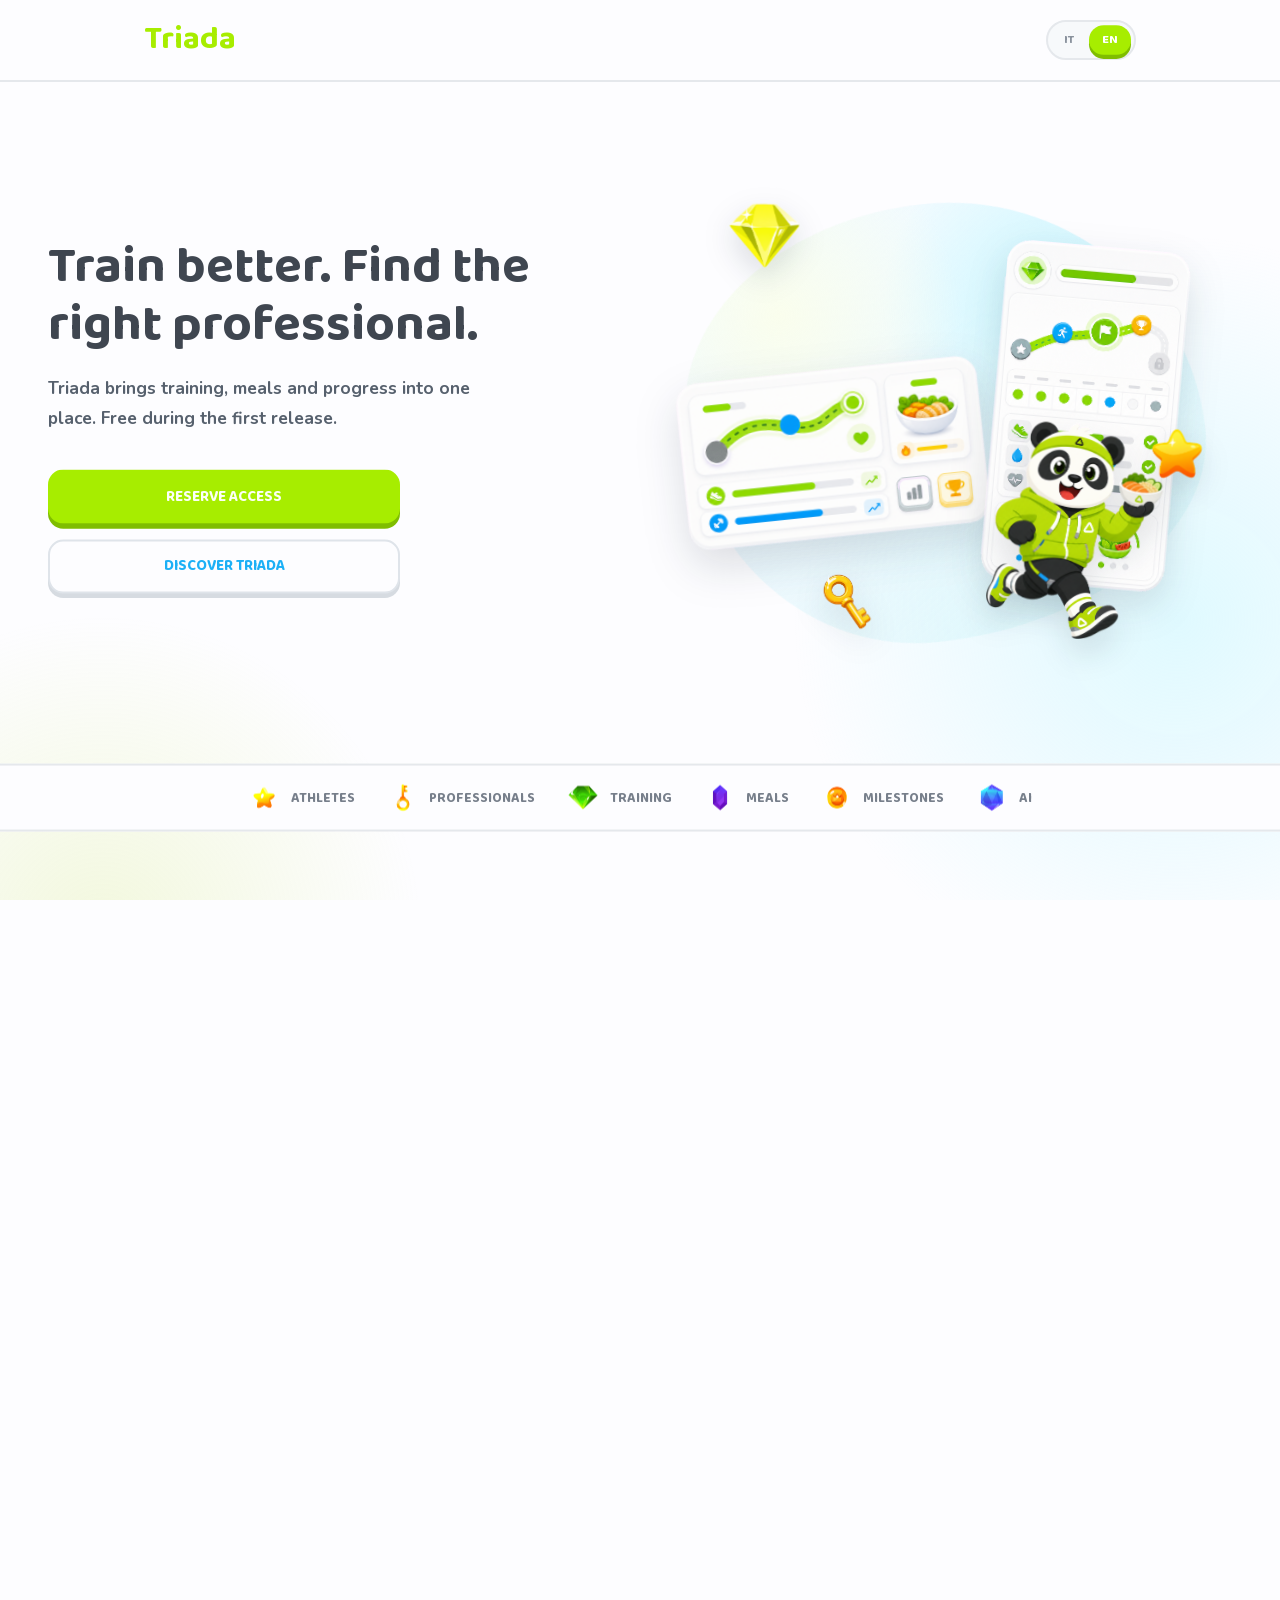
==== commit 9ca2589e: "Deploy Triada frontend" ====
--- a/en/index.html
+++ b/en/index.html
@@ -1 +1 @@
-<!DOCTYPE html><html  lang="en-US" dir="ltr"><head><meta charset="utf-8"><meta name="viewport" content="width=device-width, initial-scale=1"><title>Triada, train and find professionals for free · Triada</title><script src="https://client.crisp.chat/l.js" async type="text/javascript"></script><script type="text/javascript">window.$crisp=[];window.CRISP_WEBSITE_ID="d5742b08-4805-43db-9907-e77cffa4b4d6";</script><style id="nuxt-ui-colors">@layer theme{:root,:host{--ui-color-primary-50:var(--color-green-50,oklch(98.2% .018 155.826));--ui-color-primary-100:var(--color-green-100,oklch(96.2% .044 156.743));--ui-color-primary-200:var(--color-green-200,oklch(92.5% .084 155.995));--ui-color-primary-300:var(--color-green-300,oklch(87.1% .15 154.449));--ui-color-primary-400:var(--color-green-400,oklch(79.2% .209 151.711));--ui-color-primary-500:var(--color-green-500,oklch(72.3% .219 149.579));--ui-color-primary-600:var(--color-green-600,oklch(62.7% .194 149.214));--ui-color-primary-700:var(--color-green-700,oklch(52.7% .154 150.069));--ui-color-primary-800:var(--color-green-800,oklch(44.8% .119 151.328));--ui-color-primary-900:var(--color-green-900,oklch(39.3% .095 152.535));--ui-color-primary-950:var(--color-green-950,oklch(26.6% .065 152.934));--ui-color-secondary-50:var(--color-blue-50,oklch(97% .014 254.604));--ui-color-secondary-100:var(--color-blue-100,oklch(93.2% .032 255.585));--ui-color-secondary-200:var(--color-blue-200,oklch(88.2% .059 254.128));--ui-color-secondary-300:var(--color-blue-300,oklch(80.9% .105 251.813));--ui-color-secondary-400:var(--color-blue-400,oklch(70.7% .165 254.624));--ui-color-secondary-500:var(--color-blue-500,oklch(62.3% .214 259.815));--ui-color-secondary-600:var(--color-blue-600,oklch(54.6% .245 262.881));--ui-color-secondary-700:var(--color-blue-700,oklch(48.8% .243 264.376));--ui-color-secondary-800:var(--color-blue-800,oklch(42.4% .199 265.638));--ui-color-secondary-900:var(--color-blue-900,oklch(37.9% .146 265.522));--ui-color-secondary-950:var(--color-blue-950,oklch(28.2% .091 267.935));--ui-color-success-50:var(--color-green-50,oklch(98.2% .018 155.826));--ui-color-success-100:var(--color-green-100,oklch(96.2% .044 156.743));--ui-color-success-200:var(--color-green-200,oklch(92.5% .084 155.995));--ui-color-success-300:var(--color-green-300,oklch(87.1% .15 154.449));--ui-color-success-400:var(--color-green-400,oklch(79.2% .209 151.711));--ui-color-success-500:var(--color-green-500,oklch(72.3% .219 149.579));--ui-color-success-600:var(--color-green-600,oklch(62.7% .194 149.214));--ui-color-success-700:var(--color-green-700,oklch(52.7% .154 150.069));--ui-color-success-800:var(--color-green-800,oklch(44.8% .119 151.328));--ui-color-success-900:var(--color-green-900,oklch(39.3% .095 152.535));--ui-color-success-950:var(--color-green-950,oklch(26.6% .065 152.934));--ui-color-info-50:var(--color-blue-50,oklch(97% .014 254.604));--ui-color-info-100:var(--color-blue-100,oklch(93.2% .032 255.585));--ui-color-info-200:var(--color-blue-200,oklch(88.2% .059 254.128));--ui-color-info-300:var(--color-blue-300,oklch(80.9% .105 251.813));--ui-color-info-400:var(--color-blue-400,oklch(70.7% .165 254.624));--ui-color-info-500:var(--color-blue-500,oklch(62.3% .214 259.815));--ui-color-info-600:var(--color-blue-600,oklch(54.6% .245 262.881));--ui-color-info-700:var(--color-blue-700,oklch(48.8% .243 264.376));--ui-color-info-800:var(--color-blue-800,oklch(42.4% .199 265.638));--ui-color-info-900:var(--color-blue-900,oklch(37.9% .146 265.522));--ui-color-info-950:var(--color-blue-950,oklch(28.2% .091 267.935));--ui-color-warning-50:var(--color-yellow-50,oklch(98.7% .026 102.212));--ui-color-warning-100:var(--color-yellow-100,oklch(97.3% .071 103.193));--ui-color-warning-200:var(--color-yellow-200,oklch(94.5% .129 101.54));--ui-color-warning-300:var(--color-yellow-300,oklch(90.5% .182 98.111));--ui-color-warning-400:var(--color-yellow-400,oklch(85.2% .199 91.936));--ui-color-warning-500:var(--color-yellow-500,oklch(79.5% .184 86.047));--ui-color-warning-600:var(--color-yellow-600,oklch(68.1% .162 75.834));--ui-color-warning-700:var(--color-yellow-700,oklch(55.4% .135 66.442));--ui-color-warning-800:var(--color-yellow-800,oklch(47.6% .114 61.907));--ui-color-warning-900:var(--color-yellow-900,oklch(42.1% .095 57.708));--ui-color-warning-950:var(--color-yellow-950,oklch(28.6% .066 53.813));--ui-color-error-50:var(--color-red-50,oklch(97.1% .013 17.38));--ui-color-error-100:var(--color-red-100,oklch(93.6% .032 17.717));--ui-color-error-200:var(--color-red-200,oklch(88.5% .062 18.334));--ui-color-error-300:var(--color-red-300,oklch(80.8% .114 19.571));--ui-color-error-400:var(--color-red-400,oklch(70.4% .191 22.216));--ui-color-error-500:var(--color-red-500,oklch(63.7% .237 25.331));--ui-color-error-600:var(--color-red-600,oklch(57.7% .245 27.325));--ui-color-error-700:var(--color-red-700,oklch(50.5% .213 27.518));--ui-color-error-800:var(--color-red-800,oklch(44.4% .177 26.899));--ui-color-error-900:var(--color-red-900,oklch(39.6% .141 25.723));--ui-color-error-950:var(--color-red-950,oklch(25.8% .092 26.042));--ui-color-neutral-50:var(--color-slate-50,oklch(98.4% .003 247.858));--ui-color-neutral-100:var(--color-slate-100,oklch(96.8% .007 247.896));--ui-color-neutral-200:var(--color-slate-200,oklch(92.9% .013 255.508));--ui-color-neutral-300:var(--color-slate-300,oklch(86.9% .022 252.894));--ui-color-neutral-400:var(--color-slate-400,oklch(70.4% .04 256.788));--ui-color-neutral-500:var(--color-slate-500,oklch(55.4% .046 257.417));--ui-color-neutral-600:var(--color-slate-600,oklch(44.6% .043 257.281));--ui-color-neutral-700:var(--color-slate-700,oklch(37.2% .044 257.287));--ui-color-neutral-800:var(--color-slate-800,oklch(27.9% .041 260.031));--ui-color-neutral-900:var(--color-slate-900,oklch(20.8% .042 265.755));--ui-color-neutral-950:var(--color-slate-950,oklch(12.9% .042 264.695))}:root,:host,.light{--ui-primary:var(--ui-color-primary-500);--ui-secondary:var(--ui-color-secondary-500);--ui-success:var(--ui-color-success-500);--ui-info:var(--ui-color-info-500);--ui-warning:var(--ui-color-warning-500);--ui-error:var(--ui-color-error-500)}.dark{--ui-primary:var(--ui-color-primary-400);--ui-secondary:var(--ui-color-secondary-400);--ui-success:var(--ui-color-success-400);--ui-info:var(--ui-color-info-400);--ui-warning:var(--ui-color-warning-400);--ui-error:var(--ui-color-error-400)}}</style><style>.footer-cta[data-v-a6ea1404]{background:#fdfdff;isolation:isolate;min-height:48rem;overflow:hidden;position:relative;text-align:center}.footer-wave[data-v-a6ea1404]{background:var(--triada-green);border-radius:52% 48% 0 0/35% 35% 0 0;height:min(43vw,27rem);inset:auto -8vw 0;position:absolute;transform-origin:center bottom;z-index:-1}.footer-wave[data-v-a6ea1404]:before{background:#fdfdff;border-radius:0 0 999px 999px;content:"";height:16rem;left:35%;position:absolute;top:-9rem;width:30%}.footer-title[data-v-a6ea1404]{color:var(--triada-heading-lime);font-family:var(--font-display);font-size:clamp(3rem,6vw,5.8rem);font-weight:900;line-height:1.06}@media(max-width:860px){.footer-cta[data-v-a6ea1404]{min-height:43rem}.footer-cta .duo-button[data-v-a6ea1404]{min-width:min(18rem,100%)}.footer-title[data-v-a6ea1404]{font-size:clamp(2.55rem,12vw,4rem)}}</style><link rel="stylesheet" href="/_nuxt/entry.bxhVQOJK.css" crossorigin><link rel="preload" as="fetch" crossorigin="anonymous" href="/en/_payload.json?773f6ddc-d980-46a4-bf24-7064e43fdfb6"><link rel="modulepreload" as="script" crossorigin href="/_nuxt/BOYjiOl_.js"><script type="module" src="/_nuxt/BOYjiOl_.js" crossorigin></script><link rel="icon" type="image/x-icon" href="/favicon.ico"><link rel="shortcut icon" type="image/x-icon" href="/favicon.ico"><link rel="apple-touch-icon" href="/images/athlete_transparent.png"><meta name="theme-color" content="#a7ed00"><meta name="application-name" content="Triada"><meta name="apple-mobile-web-app-title" content="Triada"><meta name="author" content="Triada"><meta name="color-scheme" content="light"><meta name="robots" content="index, follow, max-image-preview:large, max-snippet:-1, max-video-preview:-1"><meta property="og:type" content="website"><meta property="og:site_name" content="Triada"><meta property="og:image" content="https://triada.app/images/athlete_transparent.png"><meta name="twitter:card" content="summary_large_image"><meta name="twitter:image" content="https://triada.app/images/athlete_transparent.png"><meta property="og:title" content="Triada, train and find professionals for free"><meta name="twitter:title" content="Triada, train and find professionals for free"><meta name="description" content="Triada connects athletes, coaches, nutritionists and professionals with simple tools for training, meals, progress tracking and collaboration."><meta property="og:description" content="Triada connects athletes, coaches, nutritionists and professionals with simple tools for training, meals, progress tracking and collaboration."><meta name="twitter:description" content="Triada connects athletes, coaches, nutritionists and professionals with simple tools for training, meals, progress tracking and collaboration."><meta name="keywords" content="Triada, training app, find online coach, sports nutritionist, personal trainer, workout plans, sports diet, fitness progress, athlete platform, sport professionals"><meta property="og:locale" content="en_US"><link rel="canonical" href="https://triada.app/en"><meta property="og:url" content="https://triada.app/en"><script id="unhead:payload" type="application/json">{"titleTemplate":"%s · Triada"}</script><script>"use strict";(()=>{const t=window,e=document.documentElement,c=["dark","light"],n=getStorageValue("localStorage","nuxt-color-mode")||"light";let i=n==="system"?u():n;const r=e.getAttribute("data-color-mode-forced");r&&(i=r),l(i),t["__NUXT_COLOR_MODE__"]={preference:n,value:i,getColorScheme:u,addColorScheme:l,removeColorScheme:d};function l(o){const s=""+o+"",a="";e.classList?e.classList.add(s):e.className+=" "+s,a&&e.setAttribute("data-"+a,o)}function d(o){const s=""+o+"",a="";e.classList?e.classList.remove(s):e.className=e.className.replace(new RegExp(s,"g"),""),a&&e.removeAttribute("data-"+a)}function f(o){return t.matchMedia("(prefers-color-scheme"+o+")")}function u(){if(t.matchMedia&&f("").media!=="not all"){for(const o of c)if(f(":"+o).matches)return o}return"light"}})();function getStorageValue(t,e){switch(t){case"localStorage":return window.localStorage.getItem(e);case"sessionStorage":return window.sessionStorage.getItem(e);case"cookie":return getCookie(e);default:return null}}function getCookie(t){const c=("; "+window.document.cookie).split("; "+t+"=");if(c.length===2)return c.pop()?.split(";").shift()}</script></head><body><div id="__nuxt" class="isolate"><!--[--><!--[--><!--[--><!--[--><!--[--><div id="smooth-wrapper"><header data-site-header class="fixed inset-x-0 top-0 z-50 border-b-2 border-[#e5e8ec] bg-[#fdfdff]/95 backdrop-blur"><div class="duo-container flex h-20 items-center justify-between gap-4"><a href="#top" class="flex items-center gap-3" aria-label="Triada home"><span class="font-display text-[2rem] font-black leading-none text-[var(--triada-green)]">Triada</span></a><div class="flex items-center gap-3"><div class="hidden items-center gap-1 rounded-full border-2 border-[#e5e8ec] bg-[#f7f9fb] p-1 sm:flex" aria-label="Site language" role="group"><!--[--><button type="button" aria-pressed="false" class="text-[#8a929d] hover:text-[#111c2d] hover:bg-white/50 active:scale-95 rounded-full px-3 py-1.5 font-display text-xs font-black uppercase transition-all duration-300 ease-out">it</button><button type="button" aria-pressed="true" class="bg-[var(--triada-green)] text-white shadow-[0_4px_0_var(--triada-green-dark)] scale-105 rounded-full px-3 py-1.5 font-display text-xs font-black uppercase transition-all duration-300 ease-out">en</button><!--]--></div><a href="https://docs.google.com/forms/d/e/1FAIpQLSe4wfysXglRvKfpsG8M5rA2Ft_gFauYuPVgkUZ2_eV339xflA/viewform?usp=publish-editor" target="_blank" rel="noopener" class="duo-button duo-button-primary nav-cta hidden xl:inline-flex">Reserve access</a></div></div></header><div id="smooth-content" class="triada-page"><main id="top"><section class="hero-stage"><div class="duo-container-wide grid items-center gap-10 lg:grid-cols-[1fr_1.05fr]"><div class="hero-copy max-w-[31rem] lg:justify-self-start"><h1 class="font-display text-[clamp(2.1rem,4vw,3.5rem)] font-black leading-[1.12] text-[#3f4650]" data-reveal>Train better. Find the right professional.</h1><p class="hero-body mt-5" data-reveal>Triada brings training, meals and progress into one place. Free during the first release.</p><div class="mt-9 grid max-w-[22rem] gap-4" data-reveal><a href="https://docs.google.com/forms/d/e/1FAIpQLSe4wfysXglRvKfpsG8M5rA2Ft_gFauYuPVgkUZ2_eV339xflA/viewform?usp=publish-editor" target="_blank" rel="noopener" class="duo-button duo-button-primary">Reserve access</a><a href="#story" class="duo-button duo-button-secondary">Discover Triada</a></div></div><div class="hero-art order-first lg:order-last" data-reveal><img src="/images/triada-panel.svg" alt="" class="hero-panel" data-float><img src="/images/triada-phone.svg" alt="" class="hero-phone" data-float><img src="/images/athlete_transparent.png" alt="" class="hero-panda" data-character><img src="/images/icon_gems/gem_1.png" alt="" class="float-asset absolute left-[10%] top-[18%] w-14" data-float><img src="/images/icon_gems/coin.png" alt="" class="float-asset absolute right-[15%] top-[12%] w-16" data-float><img src="/images/icon_gems/star.png" alt="" class="float-asset absolute bottom-[19%] right-[5%] w-12" data-float><img src="/images/icon_gems/key.png" alt="" class="float-asset absolute bottom-[6%] left-[22%] w-12" data-float></div></div><div class="audience-strip mt-12 lg:mt-16 w-full"><div class="duo-container"><div class="strip-scroll flex items-center justify-center w-full" aria-label="Triada categories"><!--[--><span class="strip-item"><img src="/images/icon_gems/star.png" alt="" class="size-8 object-contain"> Athletes</span><span class="strip-item"><img src="/images/icon_gems/key.png" alt="" class="size-8 object-contain"> Professionals</span><span class="strip-item"><img src="/images/icon_gems/gem_1.png" alt="" class="size-8 object-contain"> Training</span><span class="strip-item"><img src="/images/icon_gems/gem_2.png" alt="" class="size-8 object-contain"> Meals</span><span class="strip-item"><img src="/images/icon_gems/coin.png" alt="" class="size-8 object-contain"> Milestones</span><span class="strip-item"><img src="/images/icon_gems/gem_4.png" alt="" class="size-8 object-contain"> AI</span><span class="strip-item"><img src="/images/icon_gems/star.png" alt="" class="size-8 object-contain"> Athletes</span><span class="strip-item"><img src="/images/icon_gems/key.png" alt="" class="size-8 object-contain"> Professionals</span><span class="strip-item"><img src="/images/icon_gems/gem_1.png" alt="" class="size-8 object-contain"> Training</span><span class="strip-item"><img src="/images/icon_gems/gem_2.png" alt="" class="size-8 object-contain"> Meals</span><span class="strip-item"><img src="/images/icon_gems/coin.png" alt="" class="size-8 object-contain"> Milestones</span><span class="strip-item"><img src="/images/icon_gems/gem_4.png" alt="" class="size-8 object-contain"> AI</span><!--]--></div></div></div></section><!--[--><section id="story" class="story-section" data-section><div class="duo-container-wide story-grid"><div class="story-copy" data-scroll-reveal><h2 class="story-title">Free. clear. immediate.</h2><p class="story-body">Track workouts and meals in a few taps, without turning every update into extra work.</p></div><div class="story-art" data-scroll-reveal><img src="/images/triada-phone.svg" alt="" class="right-0 top-2 w-[42%] rotate-[8deg] story-prop" data-float><img src="/images/personal_transparent.png" alt="" class="story-asset-main"><img src="/images/icon_gems/gem_1.png" alt="" class="float-asset absolute left-[12%] top-[14%] w-14" data-float><img src="/images/icon_gems/coin.png" alt="" class="float-asset absolute bottom-[12%] right-[13%] w-14" data-float></div></div></section><section class="story-section" data-section><div class="reverse duo-container-wide story-grid"><div class="lg:order-2 story-copy" data-scroll-reveal><h2 class="story-title">Built by athletes for athletes!</h2><p class="story-body">We are athletes and professionals, shaping Triada so you can focus on health, consistency and real progress.</p></div><div class="lg:order-1 story-art" data-scroll-reveal><img src="/images/triada-panel.svg" alt="" class="left-0 top-4 w-[62%] -rotate-[10deg] story-prop" data-float><img src="/images/athlete_transparent.png" alt="" class="story-asset-main"><img src="/images/icon_gems/coin.png" alt="" class="float-asset absolute left-[12%] top-[14%] w-14" data-float><img src="/images/icon_gems/coin.png" alt="" class="float-asset absolute bottom-[12%] right-[13%] w-14" data-float></div></div></section><section class="story-section blue-band" data-section><div class="duo-container-wide story-grid"><div class="story-copy" data-scroll-reveal><h2 class="story-title">Show the progress that matters.</h2><p class="story-body">Collect results, notes and key moments in a simple flow you can share with the people guiding you.</p></div><div class="story-art" data-scroll-reveal><img src="/images/triada-panel.svg" alt="" class="right-0 top-8 w-[64%] rotate-[7deg] story-prop" data-float><img src="/images/personal_transparent.png" alt="" class="story-asset-main"><img src="/images/icon_gems/star.png" alt="" class="float-asset absolute left-[12%] top-[14%] w-14" data-float><img src="/images/icon_gems/coin.png" alt="" class="float-asset absolute bottom-[12%] right-[13%] w-14" data-float></div></div></section><section class="story-section" data-section><div class="reverse duo-container-wide story-grid"><div class="lg:order-2 story-copy" data-scroll-reveal><h2 class="story-title">You do not train alone.</h2><p class="story-body">Find a professional or bring your team with you into the first platform that truly keeps everyone connected.</p></div><div class="lg:order-1 story-art" data-scroll-reveal><img src="/images/triada-phone.svg" alt="" class="left-2 top-0 w-[38%] -rotate-[8deg] story-prop" data-float><img src="/images/doctor_transparent.png" alt="" class="story-asset-main"><img src="/images/icon_gems/key.png" alt="" class="float-asset absolute left-[12%] top-[14%] w-14" data-float><img src="/images/icon_gems/coin.png" alt="" class="float-asset absolute bottom-[12%] right-[13%] w-14" data-float></div></div></section><!--]--><section class="super-band py-[clamp(9rem,16vw,15rem)]" data-section><div class="duo-container-wide super-grid"><div class="super-art" data-scroll-reveal><img src="/images/personal_transparent.png" alt="" class="super-character" data-character><img src="/images/triada-phone.svg" alt="" class="super-device" data-float><img src="/images/icon_gems/gem_4.png" alt="" class="float-asset super-gem-one" data-float><img src="/images/icon_gems/key.png" alt="" class="float-asset super-gem-two" data-float></div><div class="super-copy" data-scroll-reveal><p class="super-eyebrow">Follow with us</p><h2 class="super-title mt-3">SUPER TRIADA</h2><p class="mt-8 max-w-[34rem] text-lg font-bold leading-8 text-white/82">For coaches, nutritionists and professionals: fewer scattered tools, more time to truly support athletes and clients.</p><a href="https://docs.google.com/forms/d/e/1FAIpQLSe4wfysXglRvKfpsG8M5rA2Ft_gFauYuPVgkUZ2_eV339xflA/viewform?usp=publish-editor" target="_blank" rel="noopener" class="duo-button duo-button-primary mt-9">Reserve access</a></div></div></section><!--[--><section class="story-section" data-section><div class="reverse duo-container-wide story-grid"><div class="lg:order-2 story-copy" data-scroll-reveal><h2 class="story-title">Try without pressure.</h2><p class="story-body">Join the first release, explore the professional suite and judge Triada on your real workflow.</p></div><div class="lg:order-1 story-art" data-scroll-reveal><img src="/images/icon_gems/chest_1.png" alt="" class="left-[8%] top-[7%] w-[38%] -rotate-[9deg] story-prop" data-float><img src="/images/doctor_transparent.png" alt="" class="story-asset-main"><img src="/images/icon_gems/gem_3.png" alt="" class="float-asset absolute left-[12%] top-[14%] w-14" data-float><img src="/images/icon_gems/coin.png" alt="" class="float-asset absolute bottom-[12%] right-[13%] w-14" data-float></div></div></section><section class="story-section blue-band" data-section><div class="duo-container-wide story-grid"><div class="story-copy" data-scroll-reveal><h2 class="story-title">All the tools you need.</h2><p class="story-body">Plans, diets, CRM, conversations, subscriptions and AI support in one operating flow.</p></div><div class="story-art" data-scroll-reveal><img src="/images/triada-panel.svg" alt="" class="left-[8%] top-[7%] w-[38%] -rotate-[9deg] story-prop" data-float><img src="/images/doctor_transparent.png" alt="" class="story-asset-main"><img src="/images/icon_gems/gem_4.png" alt="" class="float-asset absolute left-[12%] top-[14%] w-14" data-float><img src="/images/icon_gems/coin.png" alt="" class="float-asset absolute bottom-[12%] right-[13%] w-14" data-float></div></div></section><section class="story-section" data-section><div class="reverse duo-container-wide story-grid"><div class="lg:order-2 story-copy" data-scroll-reveal><h2 class="story-title">Move without limits.</h2><p class="story-body">Import and export your work quickly, without losing what you already built on other platforms.</p></div><div class="lg:order-1 story-art" data-scroll-reveal><img src="/images/icon_gems/chest_4.png" alt="" class="left-[8%] top-[7%] w-[38%] -rotate-[9deg] story-prop" data-float><img src="/images/personal_transparent.png" alt="" class="story-asset-main"><img src="/images/icon_gems/coin.png" alt="" class="float-asset absolute left-[12%] top-[14%] w-14" data-float><img src="/images/icon_gems/coin.png" alt="" class="float-asset absolute bottom-[12%] right-[13%] w-14" data-float></div></div></section><!--]--><section class="footer-cta pt-[clamp(5rem,10vw,8rem)]" data-section data-v-a6ea1404><div class="duo-container relative z-10" data-scroll-reveal data-v-a6ea1404><h2 class="footer-title" data-v-a6ea1404>join the first release</h2><a href="https://docs.google.com/forms/d/e/1FAIpQLSe4wfysXglRvKfpsG8M5rA2Ft_gFauYuPVgkUZ2_eV339xflA/viewform?usp=publish-editor" target="_blank" rel="noopener" class="duo-button duo-button-primary mt-10 min-w-[18rem]" data-v-a6ea1404>Reserve now</a></div><div class="pointer-events-none absolute inset-x-0 bottom-[17rem] z-10 mx-auto h-[17rem] max-w-[56rem]" data-v-a6ea1404><img src="/images/icon_gems/chest_3.png" alt="" class="float-asset absolute left-[7%] top-[35%] w-28" data-float data-v-a6ea1404><img src="/images/icon_gems/coin.png" alt="" class="float-asset absolute left-[28%] top-[18%] w-16" data-float data-v-a6ea1404><img src="/images/triada-phone.svg" alt="" class="absolute left-1/2 top-[92%] w-36 -translate-x-1/2" data-float data-v-a6ea1404><img src="/images/icon_gems/gem_2.png" alt="" class="float-asset absolute right-[24%] top-[28%] w-14" data-float data-v-a6ea1404><img src="/images/icon_gems/star.png" alt="" class="float-asset absolute right-[9%] top-[42%] w-12" data-float data-v-a6ea1404></div><div class="footer-wave" data-v-a6ea1404></div><footer class="absolute inset-x-0 bottom-8 z-10" data-v-a6ea1404><div class="duo-container flex flex-col items-center justify-between gap-4 text-white sm:flex-row" data-v-a6ea1404><p class="font-display text-2xl font-black text-[var(--triada-heading-lime)] sm:text-white" data-v-a6ea1404>Triada</p><p class="max-w-[28rem] text-sm font-bold" data-v-a6ea1404>Training, nutrition and professionals in the same rhythm.</p><p class="text-sm font-bold" data-v-a6ea1404>© 2026 Triada. All rights reserved.</p></div></footer></section></main></div></div><!--]--><!--]--><!--[--><!--]--><!--v-if--><!--]--><!--[--><!--]--><!--]--><!--]--></div><div id="teleports"></div><script>window.__NUXT__={};window.__NUXT__.config={public:{vgsap:{},"nuxt-seo-utils-version":"8.1.11","seo-utils":{canonicalQueryWhitelist:["page","sort","filter","search","q","category","tag"],canonicalLowercase:true,tagPriority:"low",separator:"",titleSeparator:""},i18n:{baseUrl:"",defaultLocale:"it",rootRedirect:"",redirectStatusCode:302,skipSettingLocaleOnNavigate:false,locales:[{code:"it",name:"Italiano",language:"it-IT"},{code:"en",name:"English",language:"en-US"}],detectBrowserLanguage:{alwaysRedirect:false,cookieCrossOrigin:false,cookieDomain:"",cookieKey:"triada_locale",cookieSecure:false,fallbackLocale:"it",redirectOn:"root",useCookie:true},experimental:{localeDetector:"",typedPages:true,typedOptionsAndMessages:false,alternateLinkCanonicalQueries:true,devCache:false,cacheLifetime:"",stripMessagesPayload:false,preload:false,strictSeo:false,nitroContextDetection:true,httpCacheDuration:10,compactRoutes:false},domainLocales:{it:{domain:""},en:{domain:""}}},"nuxt-robots":{version:"6.0.8",isNuxtContentV2:false,debug:false,credits:true,groups:[{comment:[],disallow:[""],allow:["/","/en/"],userAgent:["*"],contentUsage:[],contentSignal:[],_indexable:true,_rules:[{pattern:"/",allow:true},{pattern:"/en/",allow:true}],_normalized:true}],sitemap:["/sitemap_index.xml","/sitemap_index.xml"],header:true,robotsEnabledValue:"index, follow, max-image-preview:large, max-snippet:-1, max-video-preview:-1",robotsDisabledValue:"noindex, nofollow",cacheControl:"max-age=14400, must-revalidate",botDetection:true,pageMetaRobots:{}},"nuxt-og-image":{defaults:{emojis:"noto",extension:"png",width:1200,height:600,cacheMaxAgeSeconds:259200},hasServerRuntime:true}},app:{baseURL:"/",buildId:"773f6ddc-d980-46a4-bf24-7064e43fdfb6",buildAssetsDir:"/_nuxt/",cdnURL:""}}</script><script type="application/ld+json" data-nuxt-schema-org="true" data-hid="schema-org-graph">{"@context":"https://schema.org","@graph":[{"@id":"https://triada.app/index#website","@type":"WebSite","description":"Triada connects athletes, coaches, nutritionists and professionals with simple tools for training, meals, progress tracking and collaboration.","inLanguage":"en-US","name":"Triada","url":"https://triada.app/index","publisher":{"@id":"https://triada.app/#identity"},"workTranslation":[{"@id":"https://triada.app/index#website"},{"@id":"https://triada.app/index#website"}]},{"@id":"https://triada.app/en#webpage","@type":"WebPage","description":"Triada connects athletes, coaches, nutritionists and professionals with simple tools for training, meals, progress tracking and collaboration.","name":"Triada, train and find professionals for free","url":"https://triada.app/en","about":{"@id":"https://triada.app/#identity"},"isPartOf":{"@id":"https://triada.app/index#website"},"potentialAction":[{"@type":"ReadAction","target":["https://triada.app/en"]}],"primaryImageOfPage":{"@id":"https://triada.app/#logo"}},{"@id":"https://triada.app/#identity","@type":"Organization","description":"Triada connects athletes, coaches, nutritionists and professionals with simple tools for training, meals, progress tracking and collaboration.","name":"Triada","url":"https://triada.app","image":{"@id":"https://triada.app/#/schema/image/1"}},{"@id":"https://triada.app/#/schema/image/1","@type":"ImageObject","contentUrl":"https://triada.app/images/athlete_transparent.png","inLanguage":"en-US","url":"https://triada.app/images/athlete_transparent.png"},{"@id":"https://triada.app/#logo","@type":"ImageObject","caption":"Triada","contentUrl":"https://triada.app/favicon.ico","inLanguage":"en-US","url":"https://triada.app/favicon.ico"},{"@id":"https://triada.app/#organization","@type":"Organization","logo":"https://triada.app/favicon.ico","name":"Triada","url":"https://triada.app"}]}</script><script type="application/json" data-nuxt-data="nuxt-app" data-ssr="true" id="__NUXT_DATA__" data-src="/en/_payload.json?773f6ddc-d980-46a4-bf24-7064e43fdfb6">[{"state":1,"once":26,"_errors":27,"serverRendered":5,"path":29,"prerenderedAt":30},["Reactive",2],{"$scolor-mode":3,"$si18n:cached-locale-configs":7,"$si18n:resolved-locale":12,"$snuxt-seo-utils:routeRules":13,"$stoasts":14,"$ssite-config":15},{"preference":4,"value":4,"unknown":5,"forced":6},"light",true,false,{"it":8,"en":10},{"fallbacks":9,"cacheable":5},[],{"fallbacks":11,"cacheable":5},[],"en",{"head":-1,"seoMeta":-1},[],{"_priority":16,"currentLocale":20,"defaultLocale":21,"description":22,"env":23,"name":24,"url":25},{"env":17,"url":18,"name":18,"description":18,"defaultLocale":19,"currentLocale":19},-15,-3,-2,"en-US","it-IT","Triada connects athletes, coaches, nutritionists and professionals with simple tools for training, meals, progress tracking and collaboration.","production","Triada","https://triada.app",["Set"],["ShallowReactive",28],{},"/en",1779468748089]</script></body></html>+<!DOCTYPE html><html  lang="en-US" dir="ltr"><head><meta charset="utf-8"><meta name="viewport" content="width=device-width, initial-scale=1"><title>Triada, train and find professionals for free · Triada</title><script src="https://client.crisp.chat/l.js" async type="text/javascript"></script><script type="text/javascript">window.$crisp=[];window.CRISP_WEBSITE_ID="d5742b08-4805-43db-9907-e77cffa4b4d6";</script><style id="nuxt-ui-colors">@layer theme{:root,:host{--ui-color-primary-50:var(--color-green-50,oklch(98.2% .018 155.826));--ui-color-primary-100:var(--color-green-100,oklch(96.2% .044 156.743));--ui-color-primary-200:var(--color-green-200,oklch(92.5% .084 155.995));--ui-color-primary-300:var(--color-green-300,oklch(87.1% .15 154.449));--ui-color-primary-400:var(--color-green-400,oklch(79.2% .209 151.711));--ui-color-primary-500:var(--color-green-500,oklch(72.3% .219 149.579));--ui-color-primary-600:var(--color-green-600,oklch(62.7% .194 149.214));--ui-color-primary-700:var(--color-green-700,oklch(52.7% .154 150.069));--ui-color-primary-800:var(--color-green-800,oklch(44.8% .119 151.328));--ui-color-primary-900:var(--color-green-900,oklch(39.3% .095 152.535));--ui-color-primary-950:var(--color-green-950,oklch(26.6% .065 152.934));--ui-color-secondary-50:var(--color-blue-50,oklch(97% .014 254.604));--ui-color-secondary-100:var(--color-blue-100,oklch(93.2% .032 255.585));--ui-color-secondary-200:var(--color-blue-200,oklch(88.2% .059 254.128));--ui-color-secondary-300:var(--color-blue-300,oklch(80.9% .105 251.813));--ui-color-secondary-400:var(--color-blue-400,oklch(70.7% .165 254.624));--ui-color-secondary-500:var(--color-blue-500,oklch(62.3% .214 259.815));--ui-color-secondary-600:var(--color-blue-600,oklch(54.6% .245 262.881));--ui-color-secondary-700:var(--color-blue-700,oklch(48.8% .243 264.376));--ui-color-secondary-800:var(--color-blue-800,oklch(42.4% .199 265.638));--ui-color-secondary-900:var(--color-blue-900,oklch(37.9% .146 265.522));--ui-color-secondary-950:var(--color-blue-950,oklch(28.2% .091 267.935));--ui-color-success-50:var(--color-green-50,oklch(98.2% .018 155.826));--ui-color-success-100:var(--color-green-100,oklch(96.2% .044 156.743));--ui-color-success-200:var(--color-green-200,oklch(92.5% .084 155.995));--ui-color-success-300:var(--color-green-300,oklch(87.1% .15 154.449));--ui-color-success-400:var(--color-green-400,oklch(79.2% .209 151.711));--ui-color-success-500:var(--color-green-500,oklch(72.3% .219 149.579));--ui-color-success-600:var(--color-green-600,oklch(62.7% .194 149.214));--ui-color-success-700:var(--color-green-700,oklch(52.7% .154 150.069));--ui-color-success-800:var(--color-green-800,oklch(44.8% .119 151.328));--ui-color-success-900:var(--color-green-900,oklch(39.3% .095 152.535));--ui-color-success-950:var(--color-green-950,oklch(26.6% .065 152.934));--ui-color-info-50:var(--color-blue-50,oklch(97% .014 254.604));--ui-color-info-100:var(--color-blue-100,oklch(93.2% .032 255.585));--ui-color-info-200:var(--color-blue-200,oklch(88.2% .059 254.128));--ui-color-info-300:var(--color-blue-300,oklch(80.9% .105 251.813));--ui-color-info-400:var(--color-blue-400,oklch(70.7% .165 254.624));--ui-color-info-500:var(--color-blue-500,oklch(62.3% .214 259.815));--ui-color-info-600:var(--color-blue-600,oklch(54.6% .245 262.881));--ui-color-info-700:var(--color-blue-700,oklch(48.8% .243 264.376));--ui-color-info-800:var(--color-blue-800,oklch(42.4% .199 265.638));--ui-color-info-900:var(--color-blue-900,oklch(37.9% .146 265.522));--ui-color-info-950:var(--color-blue-950,oklch(28.2% .091 267.935));--ui-color-warning-50:var(--color-yellow-50,oklch(98.7% .026 102.212));--ui-color-warning-100:var(--color-yellow-100,oklch(97.3% .071 103.193));--ui-color-warning-200:var(--color-yellow-200,oklch(94.5% .129 101.54));--ui-color-warning-300:var(--color-yellow-300,oklch(90.5% .182 98.111));--ui-color-warning-400:var(--color-yellow-400,oklch(85.2% .199 91.936));--ui-color-warning-500:var(--color-yellow-500,oklch(79.5% .184 86.047));--ui-color-warning-600:var(--color-yellow-600,oklch(68.1% .162 75.834));--ui-color-warning-700:var(--color-yellow-700,oklch(55.4% .135 66.442));--ui-color-warning-800:var(--color-yellow-800,oklch(47.6% .114 61.907));--ui-color-warning-900:var(--color-yellow-900,oklch(42.1% .095 57.708));--ui-color-warning-950:var(--color-yellow-950,oklch(28.6% .066 53.813));--ui-color-error-50:var(--color-red-50,oklch(97.1% .013 17.38));--ui-color-error-100:var(--color-red-100,oklch(93.6% .032 17.717));--ui-color-error-200:var(--color-red-200,oklch(88.5% .062 18.334));--ui-color-error-300:var(--color-red-300,oklch(80.8% .114 19.571));--ui-color-error-400:var(--color-red-400,oklch(70.4% .191 22.216));--ui-color-error-500:var(--color-red-500,oklch(63.7% .237 25.331));--ui-color-error-600:var(--color-red-600,oklch(57.7% .245 27.325));--ui-color-error-700:var(--color-red-700,oklch(50.5% .213 27.518));--ui-color-error-800:var(--color-red-800,oklch(44.4% .177 26.899));--ui-color-error-900:var(--color-red-900,oklch(39.6% .141 25.723));--ui-color-error-950:var(--color-red-950,oklch(25.8% .092 26.042));--ui-color-neutral-50:var(--color-slate-50,oklch(98.4% .003 247.858));--ui-color-neutral-100:var(--color-slate-100,oklch(96.8% .007 247.896));--ui-color-neutral-200:var(--color-slate-200,oklch(92.9% .013 255.508));--ui-color-neutral-300:var(--color-slate-300,oklch(86.9% .022 252.894));--ui-color-neutral-400:var(--color-slate-400,oklch(70.4% .04 256.788));--ui-color-neutral-500:var(--color-slate-500,oklch(55.4% .046 257.417));--ui-color-neutral-600:var(--color-slate-600,oklch(44.6% .043 257.281));--ui-color-neutral-700:var(--color-slate-700,oklch(37.2% .044 257.287));--ui-color-neutral-800:var(--color-slate-800,oklch(27.9% .041 260.031));--ui-color-neutral-900:var(--color-slate-900,oklch(20.8% .042 265.755));--ui-color-neutral-950:var(--color-slate-950,oklch(12.9% .042 264.695))}:root,:host,.light{--ui-primary:var(--ui-color-primary-500);--ui-secondary:var(--ui-color-secondary-500);--ui-success:var(--ui-color-success-500);--ui-info:var(--ui-color-info-500);--ui-warning:var(--ui-color-warning-500);--ui-error:var(--ui-color-error-500)}.dark{--ui-primary:var(--ui-color-primary-400);--ui-secondary:var(--ui-color-secondary-400);--ui-success:var(--ui-color-success-400);--ui-info:var(--ui-color-info-400);--ui-warning:var(--ui-color-warning-400);--ui-error:var(--ui-color-error-400)}}</style><style>.footer-cta[data-v-a6ea1404]{background:#fdfdff;isolation:isolate;min-height:48rem;overflow:hidden;position:relative;text-align:center}.footer-wave[data-v-a6ea1404]{background:var(--triada-green);border-radius:52% 48% 0 0/35% 35% 0 0;height:min(43vw,27rem);inset:auto -8vw 0;position:absolute;transform-origin:center bottom;z-index:-1}.footer-wave[data-v-a6ea1404]:before{background:#fdfdff;border-radius:0 0 999px 999px;content:"";height:16rem;left:35%;position:absolute;top:-9rem;width:30%}.footer-title[data-v-a6ea1404]{color:var(--triada-heading-lime);font-family:var(--font-display);font-size:clamp(3rem,6vw,5.8rem);font-weight:900;line-height:1.06}@media(max-width:860px){.footer-cta[data-v-a6ea1404]{min-height:43rem}.footer-cta .duo-button[data-v-a6ea1404]{min-width:min(18rem,100%)}.footer-title[data-v-a6ea1404]{font-size:clamp(2.55rem,12vw,4rem)}}</style><link rel="stylesheet" href="/_nuxt/entry.ZORiv7WQ.css" crossorigin><link rel="preload" as="fetch" crossorigin="anonymous" href="/en/_payload.json?f13d593c-2a08-43eb-b270-c6a682922f36"><link rel="modulepreload" as="script" crossorigin href="/_nuxt/BsWcMopP.js"><script type="module" src="/_nuxt/BsWcMopP.js" crossorigin></script><link rel="prefetch" as="script" crossorigin href="/_nuxt/CAk1dYw0.js"><link rel="icon" type="image/x-icon" href="/favicon.ico"><link rel="shortcut icon" type="image/x-icon" href="/favicon.ico"><link rel="apple-touch-icon" href="/images/athlete_transparent.png"><meta name="theme-color" content="#a7ed00"><meta name="application-name" content="Triada"><meta name="apple-mobile-web-app-title" content="Triada"><meta name="author" content="Triada"><meta name="color-scheme" content="light"><meta name="robots" content="index, follow, max-image-preview:large, max-snippet:-1, max-video-preview:-1"><meta property="og:type" content="website"><meta property="og:site_name" content="Triada"><meta property="og:image" content="https://triada.uniqua.dev/images/athlete_transparent.png"><meta name="twitter:card" content="summary_large_image"><meta name="twitter:image" content="https://triada.uniqua.dev/images/athlete_transparent.png"><meta property="og:title" content="Triada, train and find professionals for free"><meta name="twitter:title" content="Triada, train and find professionals for free"><meta name="description" content="Triada connects athletes, coaches, nutritionists and professionals with simple tools for training, meals, progress tracking and collaboration."><meta property="og:description" content="Triada connects athletes, coaches, nutritionists and professionals with simple tools for training, meals, progress tracking and collaboration."><meta name="twitter:description" content="Triada connects athletes, coaches, nutritionists and professionals with simple tools for training, meals, progress tracking and collaboration."><meta name="keywords" content="Triada, training app, find online coach, sports nutritionist, personal trainer, workout plans, sports diet, fitness progress, athlete platform, sport professionals"><meta property="og:locale" content="en_US"><link rel="canonical" href="https://triada.uniqua.dev/en"><meta property="og:url" content="https://triada.uniqua.dev/en"><script id="unhead:payload" type="application/json">{"titleTemplate":"%s · Triada"}</script><script>"use strict";(()=>{const t=window,e=document.documentElement,c=["dark","light"],n=getStorageValue("localStorage","nuxt-color-mode")||"light";let i=n==="system"?u():n;const r=e.getAttribute("data-color-mode-forced");r&&(i=r),l(i),t["__NUXT_COLOR_MODE__"]={preference:n,value:i,getColorScheme:u,addColorScheme:l,removeColorScheme:d};function l(o){const s=""+o+"",a="";e.classList?e.classList.add(s):e.className+=" "+s,a&&e.setAttribute("data-"+a,o)}function d(o){const s=""+o+"",a="";e.classList?e.classList.remove(s):e.className=e.className.replace(new RegExp(s,"g"),""),a&&e.removeAttribute("data-"+a)}function f(o){return t.matchMedia("(prefers-color-scheme"+o+")")}function u(){if(t.matchMedia&&f("").media!=="not all"){for(const o of c)if(f(":"+o).matches)return o}return"light"}})();function getStorageValue(t,e){switch(t){case"localStorage":return window.localStorage.getItem(e);case"sessionStorage":return window.sessionStorage.getItem(e);case"cookie":return getCookie(e);default:return null}}function getCookie(t){const c=("; "+window.document.cookie).split("; "+t+"=");if(c.length===2)return c.pop()?.split(";").shift()}</script></head><body><div id="__nuxt" class="isolate"><!--[--><!--[--><!--[--><!--[--><!--[--><div id="smooth-wrapper"><header data-site-header class="fixed inset-x-0 top-0 z-50 border-b-2 border-[#e5e8ec] bg-[#fdfdff]/95 backdrop-blur"><div class="duo-container flex h-20 items-center justify-between gap-4"><a href="#top" class="flex items-center gap-3" aria-label="Triada home"><span class="font-display text-[2rem] font-black leading-none text-[var(--triada-green)]">Triada</span></a><div class="flex items-center gap-3"><div class="hidden items-center gap-1 rounded-full border-2 border-[#e5e8ec] bg-[#f7f9fb] p-1 sm:flex" aria-label="Site language" role="group"><!--[--><button type="button" aria-pressed="false" class="text-[#8a929d] hover:text-[#111c2d] hover:bg-white/50 active:scale-95 rounded-full px-3 py-1.5 font-display text-xs font-black uppercase transition-all duration-300 ease-out">it</button><button type="button" aria-pressed="true" class="bg-[var(--triada-green)] text-white shadow-[0_4px_0_var(--triada-green-dark)] scale-105 rounded-full px-3 py-1.5 font-display text-xs font-black uppercase transition-all duration-300 ease-out">en</button><!--]--></div><a href="https://docs.google.com/forms/d/e/1FAIpQLSe4wfysXglRvKfpsG8M5rA2Ft_gFauYuPVgkUZ2_eV339xflA/viewform?usp=publish-editor" target="_blank" rel="noopener" class="duo-button duo-button-primary nav-cta hidden xl:inline-flex">Reserve access</a></div></div></header><div id="smooth-content" class="triada-page"><main id="top"><section class="hero-stage"><div class="duo-container-wide grid items-center gap-10 lg:grid-cols-[1fr_1.05fr]"><div class="hero-copy max-w-[31rem] lg:justify-self-start"><h1 class="font-display text-[clamp(2.1rem,4vw,3.5rem)] font-black leading-[1.12] text-[#3f4650]" data-reveal>Train better. Find the right professional.</h1><p class="hero-body mt-5" data-reveal>Triada brings training, meals and progress into one place. Free during the first release.</p><div class="mt-9 grid max-w-[22rem] gap-4" data-reveal><a href="https://docs.google.com/forms/d/e/1FAIpQLSe4wfysXglRvKfpsG8M5rA2Ft_gFauYuPVgkUZ2_eV339xflA/viewform?usp=publish-editor" target="_blank" rel="noopener" class="duo-button duo-button-primary">Reserve access</a><a href="#story" class="duo-button duo-button-secondary">Discover Triada</a></div></div><div class="hero-art order-first lg:order-last" data-reveal><div class="hero-art-core"></div><img src="/images/story-layers/ui-track-meals.png" alt="" class="hero-ui-main"><img src="/images/story-layers/ui-athlete-route.png" alt="" class="hero-ui-side"><img src="/images/story-layers/panda-run-bowl.png" alt="" class="hero-panda" data-character data-float><img src="/images/layers/gem-main.png" alt="" class="float-asset hero-gem" data-float><img src="/images/layers/key-reward.png" alt="" class="float-asset hero-key" data-float><img src="/images/layers/star-reward.png" alt="" class="float-asset hero-star" data-float></div></div><div class="audience-strip mt-12 lg:mt-16 w-full"><div class="duo-container"><div class="strip-scroll flex items-center justify-center w-full" aria-label="Triada categories"><!--[--><span class="strip-item"><img src="/images/icon_gems/star.png" alt="" class="size-8 object-contain"> Athletes</span><span class="strip-item"><img src="/images/icon_gems/key.png" alt="" class="size-8 object-contain"> Professionals</span><span class="strip-item"><img src="/images/icon_gems/gem_1.png" alt="" class="size-8 object-contain"> Training</span><span class="strip-item"><img src="/images/icon_gems/gem_2.png" alt="" class="size-8 object-contain"> Meals</span><span class="strip-item"><img src="/images/icon_gems/coin.png" alt="" class="size-8 object-contain"> Milestones</span><span class="strip-item"><img src="/images/icon_gems/gem_4.png" alt="" class="size-8 object-contain"> AI</span><span class="strip-item"><img src="/images/icon_gems/star.png" alt="" class="size-8 object-contain"> Athletes</span><span class="strip-item"><img src="/images/icon_gems/key.png" alt="" class="size-8 object-contain"> Professionals</span><span class="strip-item"><img src="/images/icon_gems/gem_1.png" alt="" class="size-8 object-contain"> Training</span><span class="strip-item"><img src="/images/icon_gems/gem_2.png" alt="" class="size-8 object-contain"> Meals</span><span class="strip-item"><img src="/images/icon_gems/coin.png" alt="" class="size-8 object-contain"> Milestones</span><span class="strip-item"><img src="/images/icon_gems/gem_4.png" alt="" class="size-8 object-contain"> AI</span><!--]--></div></div></div></section><!--[--><section id="story" class="story-section" data-section><div class="duo-container-wide story-grid"><div class="story-copy" data-scroll-reveal><h2 class="story-title">Free. clear. immediate.</h2><p class="story-body">Track workouts and meals in a few taps, without turning every update into extra work.</p></div><div class="lg:order-1 story-art--light story-art" data-scroll-reveal><div class="story-stage"><div class="story-stage-core"></div><!--[--><img src="/images/story-layers/ui-track-meals.png" alt="" class="story-layer-ui story-layer-ui--tracking story-layer" style="left:44%;top:46%;width:58%;transform:translate(-50%, -50%) rotate(-5deg);" data-depth="0.12" draggable="false"><img src="/images/story-layers/panda-run-bowl.png" alt="" class="story-layer-panda story-layer-panda--run story-layer" style="right:5%;bottom:5%;width:31%;" data-depth="0.24" data-float="" draggable="false"><img src="/images/layers/gem-main.png" alt="" class="story-layer-gem story-layer-gem--tracking story-layer" style="left:8%;top:8%;width:15%;transform:rotate(-12deg);" data-depth="0.36" data-float="" draggable="false"><img src="/images/layers/key-reward.png" alt="" class="story-layer-key story-layer-key--tracking story-layer" style="left:26%;bottom:10%;width:10%;transform:rotate(12deg);" data-depth="0.28" data-float="" draggable="false"><img src="/images/layers/star-reward.png" alt="" class="story-layer-star story-layer-star--tracking story-layer" style="right:17%;top:10%;width:8%;" data-depth="0.4" data-float="" draggable="false"><!--]--></div></div></div></section><section class="story-section" data-section><div class="reverse duo-container-wide story-grid"><div class="lg:order-2 story-copy" data-scroll-reveal><h2 class="story-title">Built by athletes for athletes!</h2><p class="story-body">We are athletes and professionals, shaping Triada so you can focus on health, consistency and real progress.</p></div><div class="lg:order-1 story-art--blue is-reverse story-art" data-scroll-reveal><div class="story-stage"><div class="story-stage-core"></div><!--[--><img src="/images/story-layers/ui-athlete-route.png" alt="" class="story-layer-ui story-layer-ui--athlete story-layer" style="right:6%;top:7%;width:36%;transform:rotate(4deg);" data-depth="0.14" draggable="false"><img src="/images/story-layers/panda-tablet.png" alt="" class="story-layer-panda story-layer-panda--tablet story-layer" style="left:8%;bottom:2%;width:33%;" data-depth="0.28" data-float="" draggable="false"><img src="/images/layers/reward-cluster.png" alt="" class="story-layer-reward story-layer-reward--athlete story-layer" style="left:34%;top:26%;width:24%;transform:rotate(-8deg);" data-depth="0.22" data-float="" draggable="false"><img src="/images/layers/star-reward.png" alt="" class="story-layer-star story-layer-star--athlete story-layer" style="right:22%;bottom:10%;width:8%;" data-depth="0.36" data-float="" draggable="false"><!--]--></div></div></div></section><section class="story-section blue-band" data-section><div class="duo-container-wide story-grid"><div class="story-copy" data-scroll-reveal><h2 class="story-title">Show the progress that matters.</h2><p class="story-body">Collect results, notes and key moments in a simple flow you can share with the people guiding you.</p></div><div class="lg:order-1 story-art--light story-art" data-scroll-reveal><div class="story-stage"><div class="story-stage-core"></div><!--[--><img src="/images/story-layers/ui-progress-share.png" alt="" class="story-layer-ui story-layer-ui--progress story-layer" style="left:50%;top:44%;width:59%;transform:translate(-50%, -50%) rotate(2deg);" data-depth="0.12" draggable="false"><img src="/images/story-layers/panda-celebrate.png" alt="" class="story-layer-panda story-layer-panda--celebrate story-layer" style="left:4%;bottom:4%;width:29%;transform:rotate(-4deg);" data-depth="0.26" data-float="" draggable="false"><img src="/images/layers/gem-main.png" alt="" class="story-layer-gem story-layer-gem--progress story-layer" style="right:6%;top:9%;width:15%;transform:rotate(12deg);" data-depth="0.36" data-float="" draggable="false"><img src="/images/layers/key-reward.png" alt="" class="story-layer-key story-layer-key--progress story-layer" style="right:17%;bottom:12%;width:10%;transform:rotate(-8deg);" data-depth="0.32" data-float="" draggable="false"><!--]--></div></div></div></section><section class="story-section" data-section><div class="reverse duo-container-wide story-grid"><div class="lg:order-2 story-copy" data-scroll-reveal><h2 class="story-title">You do not train alone.</h2><p class="story-body">Find a professional or bring your team with you into the first platform that truly keeps everyone connected.</p></div><div class="lg:order-1 story-art--blue is-reverse story-art" data-scroll-reveal><div class="story-stage"><div class="story-stage-core"></div><!--[--><img src="/images/story-layers/ui-connect-board.png" alt="" class="story-layer-ui story-layer-ui--connect story-layer" style="left:49%;top:42%;width:64%;transform:translate(-50%, -50%) rotate(-2deg);" data-depth="0.12" draggable="false"><img src="/images/story-layers/panda-tablet.png" alt="" class="story-layer-panda story-layer-panda--connect story-layer" style="right:4%;bottom:2%;width:28%;transform:rotate(2deg);" data-depth="0.28" data-float="" draggable="false"><img src="/images/layers/star-reward.png" alt="" class="story-layer-star story-layer-star--connect story-layer" style="left:10%;top:12%;width:9%;" data-depth="0.36" data-float="" draggable="false"><img src="/images/layers/key-reward.png" alt="" class="story-layer-key story-layer-key--connect story-layer" style="left:20%;bottom:12%;width:9%;transform:rotate(12deg);" data-depth="0.3" data-float="" draggable="false"><!--]--></div></div></div></section><!--]--><section class="super-band py-[clamp(9rem,16vw,15rem)]" data-section><div class="duo-container-wide super-grid"><div class="super-art" data-scroll-reveal><img src="/images/story-layers/ui-pro-suite.png" alt="" class="super-dashboard"><img src="/images/story-layers/ui-pro-tools.png" alt="" class="super-tools"><img src="/images/athlete_transparent.png" alt="" class="super-character" data-character data-float><img src="/images/layers/gem-main.png" alt="" class="float-asset super-gem-one" data-float><img src="/images/layers/key-reward.png" alt="" class="float-asset super-gem-two" data-float><img src="/images/layers/star-reward.png" alt="" class="float-asset super-star" data-float></div><div class="super-copy" data-scroll-reveal><p class="super-eyebrow">Follow with us</p><h2 class="super-title mt-3">SUPER TRIADA</h2><p class="mt-8 max-w-[34rem] text-lg font-bold leading-8 text-white/82">For coaches, nutritionists and professionals: fewer scattered tools, more time to truly support athletes and clients.</p><a href="https://docs.google.com/forms/d/e/1FAIpQLSe4wfysXglRvKfpsG8M5rA2Ft_gFauYuPVgkUZ2_eV339xflA/viewform?usp=publish-editor" target="_blank" rel="noopener" class="duo-button duo-button-primary mt-9">Reserve access</a></div></div></section><!--[--><section class="story-section" data-section><div class="reverse duo-container-wide story-grid"><div class="lg:order-2 story-copy" data-scroll-reveal><h2 class="story-title">Try without pressure.</h2><p class="story-body">Join the first release, explore the professional suite and judge Triada on your real workflow.</p></div><div class="lg:order-1 story-art--night is-reverse story-art" data-scroll-reveal><div class="story-stage"><div class="story-stage-core"></div><!--[--><img src="/images/story-layers/ui-pro-suite.png" alt="" class="story-layer-ui story-layer-ui--suite story-layer" style="right:3%;top:18%;width:64%;transform:rotate(3deg);" data-depth="0.12" draggable="false"><img src="/images/story-layers/panda-professional.png" alt="" class="story-layer-panda story-layer-panda--professional story-layer" style="left:3%;bottom:2%;width:29%;" data-depth="0.28" data-float="" draggable="false"><img src="/images/layers/gem-main.png" alt="" class="story-layer-gem story-layer-gem--suite story-layer" style="left:18%;top:9%;width:14%;transform:rotate(-10deg);" data-depth="0.36" data-float="" draggable="false"><img src="/images/layers/star-reward.png" alt="" class="story-layer-star story-layer-star--suite story-layer" style="right:10%;bottom:10%;width:8%;" data-depth="0.34" data-float="" draggable="false"><!--]--></div></div></div></section><section class="story-section blue-band" data-section><div class="duo-container-wide story-grid"><div class="story-copy" data-scroll-reveal><h2 class="story-title">All the tools you need.</h2><p class="story-body">Plans, diets, CRM, conversations, subscriptions and AI support in one operating flow.</p></div><div class="lg:order-1 story-art--night story-art" data-scroll-reveal><div class="story-stage"><div class="story-stage-core"></div><!--[--><img src="/images/story-layers/ui-pro-tools.png" alt="" class="story-layer-ui story-layer-ui--tools story-layer" style="left:50%;top:42%;width:65%;transform:translate(-50%, -50%) rotate(-1deg);" data-depth="0.12" draggable="false"><img src="/images/story-layers/panda-professional.png" alt="" class="story-layer-panda story-layer-panda--tools story-layer" style="right:2%;bottom:2%;width:27%;" data-depth="0.28" data-float="" draggable="false"><img src="/images/layers/key-reward.png" alt="" class="story-layer-key story-layer-key--tools story-layer" style="left:9%;top:14%;width:10%;transform:rotate(13deg);" data-depth="0.34" data-float="" draggable="false"><img src="/images/layers/gem-main.png" alt="" class="story-layer-gem story-layer-gem--tools story-layer" style="left:15%;bottom:11%;width:13%;" data-depth="0.36" data-float="" draggable="false"><!--]--></div></div></div></section><section class="story-section" data-section><div class="reverse duo-container-wide story-grid"><div class="lg:order-2 story-copy" data-scroll-reveal><h2 class="story-title">Move without limits.</h2><p class="story-body">Import and export your work quickly, without losing what you already built on other platforms.</p></div><div class="lg:order-1 story-art--night is-reverse story-art" data-scroll-reveal><div class="story-stage"><div class="story-stage-core"></div><!--[--><img src="/images/story-layers/ui-import-export.png" alt="" class="story-layer-ui story-layer-ui--import story-layer" style="left:50%;top:43%;width:66%;transform:translate(-50%, -50%) rotate(2deg);" data-depth="0.12" draggable="false"><img src="/images/story-layers/panda-tablet.png" alt="" class="story-layer-panda story-layer-panda--import story-layer" style="left:5%;bottom:0%;width:27%;transform:rotate(-2deg);" data-depth="0.28" data-float="" draggable="false"><img src="/images/layers/key-reward.png" alt="" class="story-layer-key story-layer-key--import story-layer" style="right:10%;bottom:14%;width:10%;transform:rotate(-12deg);" data-depth="0.34" data-float="" draggable="false"><img src="/images/layers/star-reward.png" alt="" class="story-layer-star story-layer-star--import story-layer" style="left:18%;top:13%;width:8%;" data-depth="0.36" data-float="" draggable="false"><!--]--></div></div></div></section><!--]--><section class="footer-cta pt-[clamp(5rem,10vw,8rem)]" data-section data-v-a6ea1404><div class="duo-container relative z-10" data-scroll-reveal data-v-a6ea1404><h2 class="footer-title" data-v-a6ea1404>join the first release</h2><a href="https://docs.google.com/forms/d/e/1FAIpQLSe4wfysXglRvKfpsG8M5rA2Ft_gFauYuPVgkUZ2_eV339xflA/viewform?usp=publish-editor" target="_blank" rel="noopener" class="duo-button duo-button-primary mt-10 min-w-[18rem]" data-v-a6ea1404>Reserve now</a></div><div class="pointer-events-none absolute inset-x-0 bottom-[17rem] z-10 mx-auto h-[17rem] max-w-[56rem]" data-v-a6ea1404><img src="/images/icon_gems/chest_3.png" alt="" class="float-asset absolute left-[7%] top-[35%] w-28" data-float data-v-a6ea1404><img src="/images/icon_gems/coin.png" alt="" class="float-asset absolute left-[28%] top-[18%] w-16" data-float data-v-a6ea1404><img src="/images/triada-phone.svg" alt="" class="absolute left-1/2 top-[92%] w-36 -translate-x-1/2" data-float data-v-a6ea1404><img src="/images/icon_gems/gem_2.png" alt="" class="float-asset absolute right-[24%] top-[28%] w-14" data-float data-v-a6ea1404><img src="/images/icon_gems/star.png" alt="" class="float-asset absolute right-[9%] top-[42%] w-12" data-float data-v-a6ea1404></div><div class="footer-wave" data-v-a6ea1404></div><footer class="absolute inset-x-0 bottom-8 z-10" data-v-a6ea1404><div class="duo-container flex flex-col items-center justify-between gap-4 text-white sm:flex-row" data-v-a6ea1404><p class="font-display text-2xl font-black text-[var(--triada-heading-lime)] sm:text-white" data-v-a6ea1404>Triada</p><p class="max-w-[28rem] text-sm font-bold" data-v-a6ea1404>Training, nutrition and professionals in the same rhythm.</p><p class="text-sm font-bold" data-v-a6ea1404>© 2026 Triada. All rights reserved.</p></div></footer></section></main></div></div><!--]--><!--]--><!--[--><!--]--><!--v-if--><!--]--><!--[--><!--]--><!--]--><!--]--></div><div id="teleports"></div><script>window.__NUXT__={};window.__NUXT__.config={public:{vgsap:{},"nuxt-seo-utils-version":"8.1.11","seo-utils":{canonicalQueryWhitelist:["page","sort","filter","search","q","category","tag"],canonicalLowercase:true,tagPriority:"low",separator:"",titleSeparator:""},i18n:{baseUrl:"https://triada.uniqua.dev",defaultLocale:"it",rootRedirect:"",redirectStatusCode:302,skipSettingLocaleOnNavigate:false,locales:[{code:"it",name:"Italiano",language:"it-IT"},{code:"en",name:"English",language:"en-US"}],detectBrowserLanguage:{alwaysRedirect:false,cookieCrossOrigin:false,cookieDomain:"",cookieKey:"triada_locale",cookieSecure:false,fallbackLocale:"it",redirectOn:"root",useCookie:true},experimental:{localeDetector:"",typedPages:true,typedOptionsAndMessages:false,alternateLinkCanonicalQueries:true,devCache:false,cacheLifetime:"",stripMessagesPayload:false,preload:false,strictSeo:false,nitroContextDetection:true,httpCacheDuration:10,compactRoutes:false,prerenderMessages:false},domainLocales:{it:{domain:""},en:{domain:""}}},"nuxt-robots":{version:"6.0.8",isNuxtContentV2:false,debug:false,credits:true,groups:[{comment:[],disallow:[""],allow:["/","/en/"],userAgent:["*"],contentUsage:[],contentSignal:[],_indexable:true,_rules:[{pattern:"/",allow:true},{pattern:"/en/",allow:true}],_normalized:true}],sitemap:["/sitemap_index.xml","/sitemap_index.xml"],header:true,robotsEnabledValue:"index, follow, max-image-preview:large, max-snippet:-1, max-video-preview:-1",robotsDisabledValue:"noindex, nofollow",cacheControl:"max-age=14400, must-revalidate",botDetection:true,pageMetaRobots:{}},"nuxt-og-image":{defaults:{emojis:"noto",extension:"png",width:1200,height:600,cacheMaxAgeSeconds:259200},hasServerRuntime:true}},app:{baseURL:"/",buildId:"f13d593c-2a08-43eb-b270-c6a682922f36",buildAssetsDir:"/_nuxt/",cdnURL:""}}</script><script type="application/ld+json" data-nuxt-schema-org="true" data-hid="schema-org-graph">{"@context":"https://schema.org","@graph":[{"@id":"https://triada.uniqua.dev/index#website","@type":"WebSite","description":"Triada connects athletes, coaches, nutritionists and professionals with simple tools for training, meals, progress tracking and collaboration.","inLanguage":"en-US","name":"Triada","url":"https://triada.uniqua.dev/index","publisher":{"@id":"https://triada.uniqua.dev/#identity"},"workTranslation":[{"@id":"https://triada.uniqua.dev/index#website"},{"@id":"https://triada.uniqua.dev/index#website"}]},{"@id":"https://triada.uniqua.dev/en#webpage","@type":"WebPage","description":"Triada connects athletes, coaches, nutritionists and professionals with simple tools for training, meals, progress tracking and collaboration.","name":"Triada, train and find professionals for free","url":"https://triada.uniqua.dev/en","about":{"@id":"https://triada.uniqua.dev/#identity"},"isPartOf":{"@id":"https://triada.uniqua.dev/index#website"},"potentialAction":[{"@type":"ReadAction","target":["https://triada.uniqua.dev/en"]}],"primaryImageOfPage":{"@id":"https://triada.uniqua.dev/#logo"}},{"@id":"https://triada.uniqua.dev/#identity","@type":"Organization","description":"Triada connects athletes, coaches, nutritionists and professionals with simple tools for training, meals, progress tracking and collaboration.","name":"Triada","url":"https://triada.uniqua.dev","image":{"@id":"https://triada.uniqua.dev/#/schema/image/1"}},{"@id":"https://triada.uniqua.dev/#/schema/image/1","@type":"ImageObject","contentUrl":"https://triada.uniqua.dev/images/athlete_transparent.png","inLanguage":"en-US","url":"https://triada.uniqua.dev/images/athlete_transparent.png"},{"@id":"https://triada.uniqua.dev/#logo","@type":"ImageObject","caption":"Triada","contentUrl":"https://triada.uniqua.dev/favicon.ico","inLanguage":"en-US","url":"https://triada.uniqua.dev/favicon.ico"},{"@id":"https://triada.uniqua.dev/#organization","@type":"Organization","logo":"https://triada.uniqua.dev/favicon.ico","name":"Triada","url":"https://triada.uniqua.dev"}]}</script><script type="application/json" data-nuxt-data="nuxt-app" data-ssr="true" id="__NUXT_DATA__" data-src="/en/_payload.json?f13d593c-2a08-43eb-b270-c6a682922f36">[{"state":1,"once":27,"_errors":28,"serverRendered":5,"path":30,"prerenderedAt":31},["Reactive",2],{"$scolor-mode":3,"$si18n:cached-locale-configs":7,"$si18n:resolved-locale":12,"$snuxt-seo-utils:routeRules":13,"$stoasts":14,"$ssite-config":15},{"preference":4,"value":4,"unknown":5,"forced":6},"light",true,false,{"it":8,"en":10},{"fallbacks":9,"cacheable":5},[],{"fallbacks":11,"cacheable":5},[],"en",{"head":-1,"seoMeta":-1},[],{"_priority":16,"currentLocale":21,"defaultLocale":22,"description":23,"env":24,"name":25,"url":26},{"env":17,"url":18,"name":19,"description":19,"defaultLocale":20,"currentLocale":20},-15,0,-3,-2,"en-US","it-IT","Triada connects athletes, coaches, nutritionists and professionals with simple tools for training, meals, progress tracking and collaboration.","production","Triada","https://triada.uniqua.dev",["Set"],["ShallowReactive",29],{},"/en",1783020665042]</script></body></html>
--- a/_nuxt/entry.ZORiv7WQ.css
+++ b/_nuxt/entry.ZORiv7WQ.css
@@ -0,0 +1 @@
+@layer properties{@supports ((-webkit-hyphens:none) and (not (margin-trim:inline))) or ((-moz-orient:inline) and (not (color:rgb(from red r g b)))){*,::backdrop,:after,:before{--tw-border-spacing-x:0;--tw-border-spacing-y:0;--tw-translate-x:0;--tw-translate-y:0;--tw-translate-z:0;--tw-scale-x:1;--tw-scale-y:1;--tw-scale-z:1;--tw-rotate-x:initial;--tw-rotate-y:initial;--tw-rotate-z:initial;--tw-skew-x:initial;--tw-skew-y:initial;--tw-space-y-reverse:0;--tw-space-x-reverse:0;--tw-divide-y-reverse:0;--tw-border-style:solid;--tw-gradient-position:initial;--tw-gradient-from:#0000;--tw-gradient-via:#0000;--tw-gradient-to:#0000;--tw-gradient-stops:initial;--tw-gradient-via-stops:initial;--tw-gradient-from-position:0%;--tw-gradient-via-position:50%;--tw-gradient-to-position:100%;--tw-leading:initial;--tw-font-weight:initial;--tw-tracking:initial;--tw-shadow:0 0 #0000;--tw-shadow-color:initial;--tw-shadow-alpha:100%;--tw-inset-shadow:0 0 #0000;--tw-inset-shadow-color:initial;--tw-inset-shadow-alpha:100%;--tw-ring-color:initial;--tw-ring-shadow:0 0 #0000;--tw-inset-ring-color:initial;--tw-inset-ring-shadow:0 0 #0000;--tw-ring-inset:initial;--tw-ring-offset-width:0px;--tw-ring-offset-color:#fff;--tw-ring-offset-shadow:0 0 #0000;--tw-outline-style:solid;--tw-blur:initial;--tw-brightness:initial;--tw-contrast:initial;--tw-grayscale:initial;--tw-hue-rotate:initial;--tw-invert:initial;--tw-opacity:initial;--tw-saturate:initial;--tw-sepia:initial;--tw-drop-shadow:initial;--tw-drop-shadow-color:initial;--tw-drop-shadow-alpha:100%;--tw-drop-shadow-size:initial;--tw-backdrop-blur:initial;--tw-backdrop-brightness:initial;--tw-backdrop-contrast:initial;--tw-backdrop-grayscale:initial;--tw-backdrop-hue-rotate:initial;--tw-backdrop-invert:initial;--tw-backdrop-opacity:initial;--tw-backdrop-saturate:initial;--tw-backdrop-sepia:initial;--tw-duration:initial;--tw-ease:initial;--tw-content:"";--tw-divide-x-reverse:0}}}@layer theme{:host,:root{--font-sans:"Nunito", "Nunito Fallback: BlinkMacSystemFont", "Nunito Fallback: Segoe UI", "Nunito Fallback: Helvetica Neue", "Nunito Fallback: Arial", "Nunito Fallback: Noto Sans",ui-sans-serif,system-ui,sans-serif;--font-mono:ui-monospace,SFMono-Regular,Menlo,Monaco,Consolas,"Liberation Mono","Courier New",monospace;--color-white:#fff;--spacing:.25rem;--container-xs:20rem;--container-sm:24rem;--container-md:28rem;--container-lg:32rem;--container-2xl:42rem;--container-3xl:48rem;--text-xs:.75rem;--text-xs--line-height:1.33333;--text-sm:.875rem;--text-sm--line-height:1.42857;--text-base:1rem;--text-base--line-height:1.5;--text-lg:1.125rem;--text-lg--line-height:1.55556;--text-xl:1.25rem;--text-xl--line-height:1.4;--text-2xl:1.5rem;--text-2xl--line-height:1.33333;--text-3xl:1.875rem;--text-3xl--line-height:1.2;--text-4xl:2.25rem;--text-4xl--line-height:1.11111;--text-5xl:3rem;--text-5xl--line-height:1;--text-7xl:4.5rem;--text-7xl--line-height:1;--font-weight-normal:400;--font-weight-medium:500;--font-weight-semibold:600;--font-weight-bold:700;--font-weight-black:900;--tracking-tight:-.025em;--ease-out:cubic-bezier(0,0,.2,1);--animate-spin:spin 1s linear infinite;--animate-pulse:pulse 2s cubic-bezier(.4,0,.6,1) infinite;--default-transition-duration:.15s;--default-transition-timing-function:cubic-bezier(.4,0,.2,1);--default-font-family:var(--font-sans);--default-mono-font-family:var(--font-mono);--color-old-neutral-50:oklch(98.5% 0 0);--color-old-neutral-100:oklch(97% 0 0);--color-old-neutral-200:oklch(92.2% 0 0);--color-old-neutral-300:oklch(87% 0 0);--color-old-neutral-400:oklch(70.8% 0 0);--color-old-neutral-500:oklch(55.6% 0 0);--color-old-neutral-600:oklch(43.9% 0 0);--color-old-neutral-700:oklch(37.1% 0 0);--color-old-neutral-800:oklch(26.9% 0 0);--color-old-neutral-900:oklch(20.5% 0 0);--color-old-neutral-950:oklch(14.5% 0 0);--font-display:"Baloo 2", "Baloo 2 Fallback: BlinkMacSystemFont", "Baloo 2 Fallback: Segoe UI", "Baloo 2 Fallback: Helvetica Neue", "Baloo 2 Fallback: Arial", "Baloo 2 Fallback: Noto Sans","Nunito",ui-sans-serif,system-ui,sans-serif;--color-triada-lime-50:oklch(98.5% .045 122);--color-triada-lime-100:oklch(96% .085 122);--color-triada-lime-200:oklch(92.5% .15 122);--color-triada-lime-300:oklch(89% .22 122);--color-triada-lime-400:oklch(86% .265 122);--color-triada-lime-500:oklch(83% .29 122);--color-triada-lime-600:oklch(72% .24 124);--color-triada-lime-700:oklch(58% .18 126);--color-triada-lime-800:oklch(44% .12 128);--color-triada-lime-900:oklch(31% .07 130);--color-triada-lime-950:oklch(22% .045 132);--color-triada-purple-50:oklch(97.5% .025 300);--color-triada-purple-100:oklch(93.5% .055 300);--color-triada-purple-200:oklch(86.5% .1 300);--color-triada-purple-300:oklch(77% .15 300);--color-triada-purple-400:oklch(66.5% .205 300);--color-triada-purple-500:oklch(57.5% .245 300);--color-triada-purple-600:oklch(50% .235 300);--color-triada-purple-700:oklch(42% .205 300);--color-triada-purple-800:oklch(35% .16 300);--color-triada-purple-900:oklch(28% .105 300);--color-triada-purple-950:oklch(20% .07 300);--color-triada-azure-50:oklch(98% .025 220);--color-triada-azure-100:oklch(94% .055 220);--color-triada-azure-200:oklch(88.5% .09 220);--color-triada-azure-300:oklch(82% .125 220);--color-triada-azure-400:oklch(75% .15 220);--color-triada-azure-500:oklch(68% .17 220);--color-triada-azure-600:oklch(58% .15 222);--color-triada-azure-700:oklch(47% .12 224);--color-triada-azure-800:oklch(37% .09 226);--color-triada-azure-900:oklch(29% .065 228);--color-triada-azure-950:oklch(21% .045 230);--color-triada-ink-50:oklch(98.5% .006 250);--color-triada-ink-100:oklch(95.5% .012 250);--color-triada-ink-200:oklch(90% .018 250);--color-triada-ink-300:oklch(82% .026 250);--color-triada-ink-400:oklch(68% .032 250);--color-triada-ink-500:oklch(55% .036 250);--color-triada-ink-600:oklch(45% .036 250);--color-triada-ink-700:oklch(35% .034 250);--color-triada-ink-800:oklch(26% .031 250);--color-triada-ink-900:oklch(19% .027 250);--color-triada-ink-950:oklch(13% .023 250)}:host,:root{--ui-header-height:4rem;--ui-radius:.25rem;--ui-container:80rem}.light,:host,:root{--ui-text-dimmed:var(--ui-color-neutral-400);--ui-text-muted:var(--ui-color-neutral-500);--ui-text-toned:var(--ui-color-neutral-600);--ui-text:var(--ui-color-neutral-700);--ui-text-highlighted:var(--ui-color-neutral-900);--ui-text-inverted:#fff;--ui-bg:#fff;--ui-bg-muted:var(--ui-color-neutral-50);--ui-bg-elevated:var(--ui-color-neutral-100);--ui-bg-accented:var(--ui-color-neutral-200);--ui-bg-inverted:var(--ui-color-neutral-900);--ui-border:var(--ui-color-neutral-200);--ui-border-muted:var(--ui-color-neutral-200);--ui-border-accented:var(--ui-color-neutral-300);--ui-border-inverted:var(--ui-color-neutral-900)}.dark{--ui-text-dimmed:var(--ui-color-neutral-500);--ui-text-muted:var(--ui-color-neutral-400);--ui-text-toned:var(--ui-color-neutral-300);--ui-text:var(--ui-color-neutral-200);--ui-text-highlighted:#fff;--ui-text-inverted:var(--ui-color-neutral-900);--ui-bg:var(--ui-color-neutral-900);--ui-bg-muted:var(--ui-color-neutral-800);--ui-bg-elevated:var(--ui-color-neutral-800);--ui-bg-accented:var(--ui-color-neutral-700);--ui-bg-inverted:#fff;--ui-border:var(--ui-color-neutral-800);--ui-border-muted:var(--ui-color-neutral-700);--ui-border-accented:var(--ui-color-neutral-700);--ui-border-inverted:#fff}}@layer base{*,::backdrop,:after,:before{border:0 solid;box-sizing:border-box;margin:0;padding:0}::file-selector-button{border:0 solid;box-sizing:border-box;margin:0;padding:0}:host,html{-webkit-text-size-adjust:100%;font-family:var(--default-font-family,ui-sans-serif,system-ui,sans-serif,"Apple Color Emoji","Segoe UI Emoji","Segoe UI Symbol","Noto Color Emoji");font-feature-settings:var(--default-font-feature-settings,normal);font-variation-settings:var(--default-font-variation-settings,normal);line-height:1.5;-moz-tab-size:4;-o-tab-size:4;tab-size:4;-webkit-tap-highlight-color:transparent}hr{border-top-width:1px;color:inherit;height:0}abbr:where([title]){-webkit-text-decoration:underline dotted;text-decoration:underline dotted}h1,h2,h3,h4,h5,h6{font-size:inherit;font-weight:inherit}a{color:inherit;-webkit-text-decoration:inherit;text-decoration:inherit}b,strong{font-weight:bolder}code,kbd,pre,samp{font-family:var(--default-mono-font-family,ui-monospace,SFMono-Regular,Menlo,Monaco,Consolas,"Liberation Mono","Courier New",monospace);font-feature-settings:var(--default-mono-font-feature-settings,normal);font-size:1em;font-variation-settings:var(--default-mono-font-variation-settings,normal)}small{font-size:80%}sub,sup{font-size:75%;line-height:0;position:relative;vertical-align:baseline}sub{bottom:-.25em}sup{top:-.5em}table{border-collapse:collapse;border-color:inherit;text-indent:0}:-moz-focusring{outline:auto}progress{vertical-align:baseline}summary{display:list-item}menu,ol,ul{list-style:none}audio,canvas,embed,iframe,img,object,svg,video{display:block;vertical-align:middle}img,video{height:auto;max-width:100%}button,input,optgroup,select,textarea{background-color:#0000;border-radius:0;color:inherit;font:inherit;font-feature-settings:inherit;font-variation-settings:inherit;letter-spacing:inherit;opacity:1}::file-selector-button{background-color:#0000;border-radius:0;color:inherit;font:inherit;font-feature-settings:inherit;font-variation-settings:inherit;letter-spacing:inherit;opacity:1}:where(select:is([multiple],[size])) optgroup{font-weight:bolder}:where(select:is([multiple],[size])) optgroup option{padding-inline-start:20px}::file-selector-button{margin-inline-end:4px}::-moz-placeholder{opacity:1}::placeholder{opacity:1}@supports (not (-webkit-appearance:-apple-pay-button)) or (contain-intrinsic-size:1px){::-moz-placeholder{color:currentColor}::placeholder{color:currentColor}@supports (color:color-mix(in lab,red,red)){::-moz-placeholder{color:color-mix(in oklab,currentcolor 50%,transparent)}::placeholder{color:color-mix(in oklab,currentcolor 50%,transparent)}}}textarea{resize:vertical}::-webkit-search-decoration{-webkit-appearance:none}::-webkit-date-and-time-value{min-height:1lh;text-align:inherit}::-webkit-datetime-edit{display:inline-flex}::-webkit-datetime-edit-fields-wrapper{padding:0}::-webkit-datetime-edit,::-webkit-datetime-edit-year-field{padding-block:0}::-webkit-datetime-edit-day-field,::-webkit-datetime-edit-month-field{padding-block:0}::-webkit-datetime-edit-hour-field,::-webkit-datetime-edit-minute-field{padding-block:0}::-webkit-datetime-edit-millisecond-field,::-webkit-datetime-edit-second-field{padding-block:0}::-webkit-datetime-edit-meridiem-field{padding-block:0}::-webkit-calendar-picker-indicator{line-height:1}:-moz-ui-invalid{box-shadow:none}button,input:where([type=button],[type=reset],[type=submit]){-webkit-appearance:button;-moz-appearance:button;appearance:button}::file-selector-button{-webkit-appearance:button;-moz-appearance:button;appearance:button}::-webkit-inner-spin-button,::-webkit-outer-spin-button{height:auto}[hidden]:where(:not([hidden=until-found])){display:none!important}body{background-color:var(--ui-bg);color:var(--ui-text);-webkit-font-smoothing:antialiased;-moz-osx-font-smoothing:grayscale;color-scheme:light}body:where(.dark,.dark *){color-scheme:dark}a:focus-visible{outline-offset:0}}@layer components;@layer utilities{.pointer-events-auto{pointer-events:auto}.pointer-events-none{pointer-events:none}.collapse{visibility:collapse}.visible{visibility:visible}.sr-only{border-width:0;clip-path:inset(50%);height:1px;margin:-1px;overflow:hidden;padding:0;white-space:nowrap;width:1px}.absolute,.sr-only{position:absolute}.fixed{position:fixed}.relative{position:relative}.sticky{position:sticky}.inset-0{inset:0}.inset-x-0{inset-inline:0}.inset-x-1{inset-inline:var(--spacing)}.inset-x-4{inset-inline:calc(var(--spacing)*4)}.inset-y-0{inset-block:0}.inset-y-1{inset-block:var(--spacing)}.inset-y-1\.5{inset-block:calc(var(--spacing)*1.5)}.inset-y-2{inset-block:calc(var(--spacing)*2)}.inset-y-3{inset-block:calc(var(--spacing)*3)}.inset-y-4{inset-block:calc(var(--spacing)*4)}.-start-px{inset-inline-start:-1px}.start-0{inset-inline-start:calc(var(--spacing)*0)}.start-4{inset-inline-start:calc(var(--spacing)*4)}.start-32{inset-inline-start:calc(var(--spacing)*32)}.start-\[calc\(--spacing\(4\)-1px\)\]{inset-inline-start:calc(var(--spacing)*4 - 1px)}.start-\[calc\(50\%\+16px\)\]{inset-inline-start:calc(50% + 16px)}.start-\[calc\(50\%\+20px\)\]{inset-inline-start:calc(50% + 20px)}.start-\[calc\(50\%\+28px\)\]{inset-inline-start:calc(50% + 28px)}.start-\[calc\(50\%\+32px\)\]{inset-inline-start:calc(50% + 32px)}.start-\[calc\(50\%\+36px\)\]{inset-inline-start:calc(50% + 36px)}.start-\[calc\(50\%-1px\)\]{inset-inline-start:calc(50% - 1px)}.-end-1\.5{inset-inline-end:calc(var(--spacing)*-1.5)}.end-0{inset-inline-end:calc(var(--spacing)*0)}.end-4{inset-inline-end:calc(var(--spacing)*4)}.end-\[calc\(-50\%\+16px\)\]{inset-inline-end:calc(16px - 50%)}.end-\[calc\(-50\%\+20px\)\]{inset-inline-end:calc(20px - 50%)}.end-\[calc\(-50\%\+28px\)\]{inset-inline-end:calc(28px - 50%)}.end-\[calc\(-50\%\+32px\)\]{inset-inline-end:calc(32px - 50%)}.end-\[calc\(-50\%\+36px\)\]{inset-inline-end:calc(36px - 50%)}.-top-1\.5{top:calc(var(--spacing)*-1.5)}.-top-8{top:calc(var(--spacing)*-8)}.top-0{top:0}.top-1\/2{top:50%}.top-4{top:calc(var(--spacing)*4)}.top-\[18\%\]{top:18%}.top-\[28\%\]{top:28%}.top-\[30px\]{top:30px}.top-\[35\%\]{top:35%}.top-\[38px\]{top:38px}.top-\[42\%\]{top:42%}.top-\[46px\]{top:46px}.top-\[50\%\]{top:50%}.top-\[54px\]{top:54px}.top-\[62px\]{top:62px}.top-\[86\%\]{top:86%}.top-\[92\%\]{top:92%}.top-\[calc\(50\%-2px\)\]{top:calc(50% - 2px)}.top-full{top:100%}.right-0{right:0}.right-1\/2{right:50%}.right-4{right:calc(var(--spacing)*4)}.right-\[9\%\]{right:9%}.right-\[24\%\]{right:24%}.-bottom-7{bottom:calc(var(--spacing)*-7)}.-bottom-\[10px\]{bottom:-10px}.-bottom-px{bottom:-1px}.bottom-0{bottom:0}.bottom-4{bottom:calc(var(--spacing)*4)}.bottom-8{bottom:calc(var(--spacing)*8)}.bottom-\[17rem\]{bottom:17rem}.left-\(--reka-navigation-menu-viewport-left\){left:var(--reka-navigation-menu-viewport-left)}.left-0{left:0}.left-1\/2{left:50%}.left-4{left:calc(var(--spacing)*4)}.left-\[7\%\]{left:7%}.left-\[28\%\]{left:28%}.isolate{isolation:isolate}.z-\(--index\){z-index:var(--index)}.z-1{z-index:1}.z-2{z-index:2}.z-10{z-index:10}.z-20{z-index:20}.z-50{z-index:50}.z-\[1\]{z-index:1}.z-\[100\]{z-index:100}.order-first{order:-9999}.order-last{order:9999}.col-start-1{grid-column-start:1}.row-start-1{grid-row-start:1}.container{width:100%}@media(min-width:40rem){.container{max-width:40rem}}@media(min-width:48rem){.container{max-width:48rem}}@media(min-width:64rem){.container{max-width:64rem}}@media(min-width:80rem){.container{max-width:80rem}}@media(min-width:96rem){.container{max-width:96rem}}.m-0\.5{margin:calc(var(--spacing)*.5)}.-mx-1{margin-inline:calc(var(--spacing)*-1)}.-mx-4{margin-inline:calc(var(--spacing)*-4)}.mx-3{margin-inline:calc(var(--spacing)*3)}.mx-auto{margin-inline:auto}.my-1{margin-block:var(--spacing)}.my-2{margin-block:calc(var(--spacing)*2)}.-ms-1\.5{margin-inline-start:calc(var(--spacing)*-1.5)}.-ms-4{margin-inline-start:calc(var(--spacing)*-4)}.-ms-\[8\.5px\]{margin-inline-start:-8.5px}.-ms-px{margin-inline-start:-1px}.ms-1{margin-inline-start:var(--spacing)}.ms-2{margin-inline-start:calc(var(--spacing)*2)}.ms-3{margin-inline-start:calc(var(--spacing)*3)}.ms-4{margin-inline-start:calc(var(--spacing)*4)}.ms-4\.5{margin-inline-start:calc(var(--spacing)*4.5)}.ms-5{margin-inline-start:calc(var(--spacing)*5)}.ms-5\.5{margin-inline-start:calc(var(--spacing)*5.5)}.ms-6{margin-inline-start:calc(var(--spacing)*6)}.ms-auto{margin-inline-start:auto}.-me-0\.5{margin-inline-end:calc(var(--spacing)*-.5)}.-me-1{margin-inline-end:calc(var(--spacing)*-1)}.-me-1\.5{margin-inline-end:calc(var(--spacing)*-1.5)}.-me-2{margin-inline-end:calc(var(--spacing)*-2)}.me-1\.5{margin-inline-end:calc(var(--spacing)*1.5)}.me-2{margin-inline-end:calc(var(--spacing)*2)}.me-3{margin-inline-end:calc(var(--spacing)*3)}.-mt-0\.5{margin-top:calc(var(--spacing)*-.5)}.-mt-4{margin-top:calc(var(--spacing)*-4)}.-mt-8{margin-top:calc(var(--spacing)*-8)}.mt-0\.5{margin-top:calc(var(--spacing)*.5)}.mt-1{margin-top:var(--spacing)}.mt-1\.5{margin-top:calc(var(--spacing)*1.5)}.mt-2{margin-top:calc(var(--spacing)*2)}.mt-2\.5{margin-top:calc(var(--spacing)*2.5)}.mt-3{margin-top:calc(var(--spacing)*3)}.mt-3\.5{margin-top:calc(var(--spacing)*3.5)}.mt-4{margin-top:calc(var(--spacing)*4)}.mt-5{margin-top:calc(var(--spacing)*5)}.mt-6{margin-top:calc(var(--spacing)*6)}.mt-8{margin-top:calc(var(--spacing)*8)}.mt-9{margin-top:calc(var(--spacing)*9)}.mt-10{margin-top:calc(var(--spacing)*10)}.mt-12{margin-top:calc(var(--spacing)*12)}.mt-16{margin-top:calc(var(--spacing)*16)}.mt-24{margin-top:calc(var(--spacing)*24)}.mt-auto{margin-top:auto}.\!mr-4{margin-right:calc(var(--spacing)*4)!important}.-mb-px{margin-bottom:-1px}.mb-1{margin-bottom:var(--spacing)}.mb-1\.5{margin-bottom:calc(var(--spacing)*1.5)}.mb-2{margin-bottom:calc(var(--spacing)*2)}.mb-2\.5{margin-bottom:calc(var(--spacing)*2.5)}.mb-3{margin-bottom:calc(var(--spacing)*3)}.mb-4{margin-bottom:calc(var(--spacing)*4)}.mb-6{margin-bottom:calc(var(--spacing)*6)}.mb-10{margin-bottom:calc(var(--spacing)*10)}.mb-24{margin-bottom:calc(var(--spacing)*24)}.mb-auto{margin-bottom:auto}.\!ml-4{margin-left:calc(var(--spacing)*4)!important}.block{display:block}.flex{display:flex}.grid{display:grid}.hidden{display:none}.inline{display:inline}.inline-block{display:inline-block}.inline-flex{display:inline-flex}.table{display:table}.aspect-\[16\/9\]{aspect-ratio:16/9}.aspect-square{aspect-ratio:1}.size-2{height:calc(var(--spacing)*2);width:calc(var(--spacing)*2)}.size-2\.5{height:calc(var(--spacing)*2.5);width:calc(var(--spacing)*2.5)}.size-3{height:calc(var(--spacing)*3);width:calc(var(--spacing)*3)}.size-3\.5{height:calc(var(--spacing)*3.5);width:calc(var(--spacing)*3.5)}.size-4{height:calc(var(--spacing)*4);width:calc(var(--spacing)*4)}.size-4\.5{height:calc(var(--spacing)*4.5);width:calc(var(--spacing)*4.5)}.size-5{height:calc(var(--spacing)*5);width:calc(var(--spacing)*5)}.size-6{height:calc(var(--spacing)*6);width:calc(var(--spacing)*6)}.size-7{height:calc(var(--spacing)*7);width:calc(var(--spacing)*7)}.size-8{height:calc(var(--spacing)*8);width:calc(var(--spacing)*8)}.size-9{height:calc(var(--spacing)*9);width:calc(var(--spacing)*9)}.size-10{height:calc(var(--spacing)*10);width:calc(var(--spacing)*10)}.size-10\/12{height:83.3333%;width:83.3333%}.size-11{height:calc(var(--spacing)*11);width:calc(var(--spacing)*11)}.size-12{height:calc(var(--spacing)*12);width:calc(var(--spacing)*12)}.size-14{height:calc(var(--spacing)*14);width:calc(var(--spacing)*14)}.size-full{height:100%;width:100%}.\!h-1\.5{height:calc(var(--spacing)*1.5)!important}.\!h-12{height:calc(var(--spacing)*12)!important}.h-\(--reka-navigation-menu-viewport-height\){height:var(--reka-navigation-menu-viewport-height)}.h-\(--reka-tabs-indicator-size\){height:var(--reka-tabs-indicator-size)}.h-\(--ui-header-height\){height:var(--ui-header-height)}.h-0\.5{height:calc(var(--spacing)*.5)}.h-1{height:var(--spacing)}.h-2{height:calc(var(--spacing)*2)}.h-2\.5{height:calc(var(--spacing)*2.5)}.h-3{height:calc(var(--spacing)*3)}.h-4{height:calc(var(--spacing)*4)}.h-5{height:calc(var(--spacing)*5)}.h-6{height:calc(var(--spacing)*6)}.h-7{height:calc(var(--spacing)*7)}.h-8{height:calc(var(--spacing)*8)}.h-9{height:calc(var(--spacing)*9)}.h-10{height:calc(var(--spacing)*10)}.h-12{height:calc(var(--spacing)*12)}.h-20{height:calc(var(--spacing)*20)}.h-38{height:calc(var(--spacing)*38)}.h-40{height:calc(var(--spacing)*40)}.h-42{height:calc(var(--spacing)*42)}.h-44{height:calc(var(--spacing)*44)}.h-46{height:calc(var(--spacing)*46)}.h-\[4px\]{height:4px}.h-\[5px\]{height:5px}.h-\[6px\]{height:6px}.h-\[7px\]{height:7px}.h-\[8px\]{height:8px}.h-\[9px\]{height:9px}.h-\[10px\]{height:10px}.h-\[11px\]{height:11px}.h-\[12px\]{height:12px}.h-\[17rem\]{height:17rem}.h-\[fit-content\]{height:-moz-fit-content;height:fit-content}.h-auto{height:auto}.h-fit{height:-moz-fit-content;height:fit-content}.h-full{height:100%}.h-px{height:1px}.h-svh{height:100svh}.max-h-\(--reka-context-menu-content-available-height\){max-height:var(--reka-context-menu-content-available-height)}.max-h-\(--reka-dropdown-menu-content-available-height\){max-height:var(--reka-dropdown-menu-content-available-height)}.max-h-60{max-height:calc(var(--spacing)*60)}.max-h-96{max-height:calc(var(--spacing)*96)}.max-h-\[70vh\]{max-height:70vh}.max-h-\[96\%\]{max-height:96%}.max-h-\[200px\]{max-height:200px}.max-h-\[calc\(100\%-2rem\)\]{max-height:calc(100% - 2rem)}.max-h-\[calc\(100dvh-2rem\)\]{max-height:calc(100dvh - 2rem)}.max-h-\[min\(15rem\,var\(--reka-combobox-content-available-height\,15rem\)\)\]{max-height:min(15rem,var(--reka-combobox-content-available-height,15rem))}.max-h-\[min\(15rem\,var\(--reka-select-content-available-height\,15rem\)\)\]{max-height:min(15rem,var(--reka-select-content-available-height,15rem))}.max-h-full{max-height:100%}.min-h-\(--ui-header-height\){min-height:var(--ui-header-height)}.min-h-0{min-height:0}.min-h-6{min-height:calc(var(--spacing)*6)}.min-h-8{min-height:calc(var(--spacing)*8)}.min-h-12{min-height:calc(var(--spacing)*12)}.min-h-\[49px\]{min-height:49px}.min-h-\[calc\(100vh-var\(--ui-header-height\)\)\]{min-height:calc(100vh - var(--ui-header-height))}.min-h-fit{min-height:-moz-fit-content;min-height:fit-content}.min-h-svh{min-height:100svh}.\!w-1\.5{width:calc(var(--spacing)*1.5)!important}.\!w-12{width:calc(var(--spacing)*12)!important}.w-\(--reka-combobox-trigger-width\){width:var(--reka-combobox-trigger-width)}.w-\(--reka-navigation-menu-indicator-size\){width:var(--reka-navigation-menu-indicator-size)}.w-\(--reka-select-trigger-width\){width:var(--reka-select-trigger-width)}.w-\(--reka-tabs-indicator-size\){width:var(--reka-tabs-indicator-size)}.w-\(--sidebar-width\){width:var(--sidebar-width)}.w-\(--width\){width:var(--width)}.w-0{width:0}.w-0\.5{width:calc(var(--spacing)*.5)}.w-1{width:var(--spacing)}.w-2{width:calc(var(--spacing)*2)}.w-3{width:calc(var(--spacing)*3)}.w-4{width:calc(var(--spacing)*4)}.w-5{width:calc(var(--spacing)*5)}.w-7{width:calc(var(--spacing)*7)}.w-8{width:calc(var(--spacing)*8)}.w-9{width:calc(var(--spacing)*9)}.w-10{width:calc(var(--spacing)*10)}.w-11{width:calc(var(--spacing)*11)}.w-12{width:calc(var(--spacing)*12)}.w-14{width:calc(var(--spacing)*14)}.w-16{width:calc(var(--spacing)*16)}.w-28{width:calc(var(--spacing)*28)}.w-32{width:calc(var(--spacing)*32)}.w-36{width:calc(var(--spacing)*36)}.w-38{width:calc(var(--spacing)*38)}.w-40{width:calc(var(--spacing)*40)}.w-42{width:calc(var(--spacing)*42)}.w-44{width:calc(var(--spacing)*44)}.w-46{width:calc(var(--spacing)*46)}.w-60{width:calc(var(--spacing)*60)}.w-\[6px\]{width:6px}.w-\[7px\]{width:7px}.w-\[8px\]{width:8px}.w-\[9px\]{width:9px}.w-\[10px\]{width:10px}.w-\[calc\(100\%-2rem\)\]{width:calc(100% - 2rem)}.w-\[calc\(100vw-2rem\)\]{width:calc(100vw - 2rem)}.w-auto{width:auto}.w-full{width:100%}.w-px{width:1px}.max-w-\(--ui-container\){max-width:var(--ui-container)}.max-w-2xl{max-width:var(--container-2xl)}.max-w-60{max-width:calc(var(--spacing)*60)}.max-w-\[22rem\]{max-width:22rem}.max-w-\[28rem\]{max-width:28rem}.max-w-\[31rem\]{max-width:31rem}.max-w-\[34rem\]{max-width:34rem}.max-w-\[56rem\]{max-width:56rem}.max-w-\[75\%\]{max-width:75%}.max-w-\[calc\(100\%-2rem\)\]{max-width:calc(100% - 2rem)}.max-w-lg{max-width:var(--container-lg)}.max-w-md{max-width:var(--container-md)}.max-w-sm{max-width:var(--container-sm)}.min-w-0{min-width:0}.min-w-5{min-width:calc(var(--spacing)*5)}.min-w-16{min-width:calc(var(--spacing)*16)}.min-w-32{min-width:calc(var(--spacing)*32)}.min-w-48{min-width:calc(var(--spacing)*48)}.min-w-\[4px\]{min-width:4px}.min-w-\[5px\]{min-width:5px}.min-w-\[6px\]{min-width:6px}.min-w-\[7px\]{min-width:7px}.min-w-\[8px\]{min-width:8px}.min-w-\[9px\]{min-width:9px}.min-w-\[10px\]{min-width:10px}.min-w-\[11px\]{min-width:11px}.min-w-\[12px\]{min-width:12px}.min-w-\[16px\]{min-width:16px}.min-w-\[18rem\]{min-width:18rem}.min-w-\[20px\]{min-width:20px}.min-w-\[24px\]{min-width:24px}.min-w-fit{min-width:-moz-fit-content;min-width:fit-content}.min-w-full{min-width:100%}.min-w-max{min-width:-moz-max-content;min-width:max-content}.flex-1{flex:1}.shrink-0{flex-shrink:0}.grow{flex-grow:1}.grow-0{flex-grow:0}.basis-full{flex-basis:100%}.table-fixed{table-layout:fixed}.border-collapse{border-collapse:collapse}.border-separate{border-collapse:separate}.border-spacing-x-0{--tw-border-spacing-x:0;border-spacing:var(--tw-border-spacing-x) var(--tw-border-spacing-y)}.origin-\(--reka-combobox-content-transform-origin\){transform-origin:var(--reka-combobox-content-transform-origin)}.origin-\(--reka-context-menu-content-transform-origin\){transform-origin:var(--reka-context-menu-content-transform-origin)}.origin-\(--reka-dropdown-menu-content-transform-origin\){transform-origin:var(--reka-dropdown-menu-content-transform-origin)}.origin-\(--reka-popover-content-transform-origin\){transform-origin:var(--reka-popover-content-transform-origin)}.origin-\(--reka-select-content-transform-origin\){transform-origin:var(--reka-select-content-transform-origin)}.origin-\(--reka-tooltip-content-transform-origin\){transform-origin:var(--reka-tooltip-content-transform-origin)}.origin-\[top_center\]{transform-origin:top}.-translate-x-1\/2{--tw-translate-x:-50%}.-translate-x-1\/2,.-translate-x-\[4px\]{translate:var(--tw-translate-x) var(--tw-translate-y)}.-translate-x-\[4px\]{--tw-translate-x:-4px}.translate-x-\(--reka-navigation-menu-indicator-position\){--tw-translate-x:var(--reka-navigation-menu-indicator-position);translate:var(--tw-translate-x) var(--tw-translate-y)}.translate-x-\(--reka-tabs-indicator-position\){--tw-translate-x:var(--reka-tabs-indicator-position);translate:var(--tw-translate-x) var(--tw-translate-y)}.translate-x-1\/2{--tw-translate-x:50%}.-translate-y-1\/2,.translate-x-1\/2{translate:var(--tw-translate-x) var(--tw-translate-y)}.-translate-y-1\/2{--tw-translate-y:-50%}.translate-y-\(--reka-tabs-indicator-position\){--tw-translate-y:var(--reka-tabs-indicator-position);translate:var(--tw-translate-x) var(--tw-translate-y)}.translate-y-1\/2{--tw-translate-y:50%;translate:var(--tw-translate-x) var(--tw-translate-y)}.scale-80{--tw-scale-x:80%;--tw-scale-y:80%;--tw-scale-z:80%}.scale-105,.scale-80{scale:var(--tw-scale-x) var(--tw-scale-y)}.scale-105{--tw-scale-x:105%;--tw-scale-y:105%;--tw-scale-z:105%}.rotate-45{rotate:45deg}.rotate-90{rotate:90deg}.transform{transform:var(--tw-rotate-x,) var(--tw-rotate-y,) var(--tw-rotate-z,) var(--tw-skew-x,) var(--tw-skew-y,)}.transform-\(--transform\){transform:var(--transform)}.animate-\[marquee-vertical_var\(--duration\)_linear_infinite\]{animation:marquee-vertical var(--duration) linear infinite}.animate-\[marquee_var\(--duration\)_linear_infinite\]{animation:marquee var(--duration) linear infinite}.animate-\[shimmer_var\(--duration\)_linear_infinite\]{animation:shimmer var(--duration) linear infinite}.animate-pulse{animation:var(--animate-pulse)}.animate-spin{animation:var(--animate-spin)}.cursor-e-resize{cursor:e-resize}.cursor-ew-resize{cursor:ew-resize}.cursor-grab{cursor:grab}.cursor-not-allowed{cursor:not-allowed}.cursor-pointer{cursor:pointer}.cursor-w-resize{cursor:w-resize}.touch-none{touch-action:none}.resize{resize:both}.resize-none{resize:none}.scroll-mt-3{scroll-margin-top:calc(var(--spacing)*3)}.scroll-mt-4{scroll-margin-top:calc(var(--spacing)*4)}.scroll-py-1{scroll-padding-block:var(--spacing)}.appearance-none{-webkit-appearance:none;-moz-appearance:none;appearance:none}.auto-cols-fr{grid-auto-columns:minmax(0,1fr)}.grid-flow-col{grid-auto-flow:column}.grid-cols-1{grid-template-columns:repeat(1,minmax(0,1fr))}.grid-cols-2{grid-template-columns:repeat(2,minmax(0,1fr))}.grid-cols-4{grid-template-columns:repeat(4,minmax(0,1fr))}.grid-cols-7{grid-template-columns:repeat(7,minmax(0,1fr))}.grid-cols-8{grid-template-columns:repeat(8,minmax(0,1fr))}.flex-col{flex-direction:column}.flex-col-reverse{flex-direction:column-reverse}.flex-row{flex-direction:row}.flex-row-reverse{flex-direction:row-reverse}.flex-wrap{flex-wrap:wrap}.place-items-baseline{place-items:baseline}.place-items-center{place-items:center}.content-center{align-content:center}.items-center{align-items:center}.items-end{align-items:flex-end}.items-start{align-items:flex-start}.items-stretch{align-items:stretch}.justify-around{justify-content:space-around}.justify-between{justify-content:space-between}.justify-center{justify-content:center}.justify-end{justify-content:flex-end}.gap-\(--gap\){gap:var(--gap)}.gap-0{gap:0}.gap-0\.5{gap:calc(var(--spacing)*.5)}.gap-0\.25{gap:calc(var(--spacing)*.25)}.gap-0\.75{gap:calc(var(--spacing)*.75)}.gap-1{gap:var(--spacing)}.gap-1\.5{gap:calc(var(--spacing)*1.5)}.gap-2{gap:calc(var(--spacing)*2)}.gap-2\.5{gap:calc(var(--spacing)*2.5)}.gap-3{gap:calc(var(--spacing)*3)}.gap-3\.5{gap:calc(var(--spacing)*3.5)}.gap-4{gap:calc(var(--spacing)*4)}.gap-6{gap:calc(var(--spacing)*6)}.gap-8{gap:calc(var(--spacing)*8)}.gap-10{gap:calc(var(--spacing)*10)}.gap-16{gap:calc(var(--spacing)*16)}:where(.-space-y-px>:not(:last-child)){--tw-space-y-reverse:0;margin-block-end:calc(-1px*(1 - var(--tw-space-y-reverse)));margin-block-start:calc(-1px*var(--tw-space-y-reverse))}:where(.space-y-1>:not(:last-child)){--tw-space-y-reverse:0;margin-block-end:calc(var(--spacing)*(1 - var(--tw-space-y-reverse)));margin-block-start:calc(var(--spacing)*var(--tw-space-y-reverse))}:where(.space-y-2>:not(:last-child)){--tw-space-y-reverse:0;margin-block-end:calc(var(--spacing)*2*(1 - var(--tw-space-y-reverse)));margin-block-start:calc(var(--spacing)*2*var(--tw-space-y-reverse))}:where(.space-y-3>:not(:last-child)){--tw-space-y-reverse:0;margin-block-end:calc(var(--spacing)*3*(1 - var(--tw-space-y-reverse)));margin-block-start:calc(var(--spacing)*3*var(--tw-space-y-reverse))}:where(.space-y-4>:not(:last-child)){--tw-space-y-reverse:0;margin-block-end:calc(var(--spacing)*4*(1 - var(--tw-space-y-reverse)));margin-block-start:calc(var(--spacing)*4*var(--tw-space-y-reverse))}:where(.space-y-5>:not(:last-child)){--tw-space-y-reverse:0;margin-block-end:calc(var(--spacing)*5*(1 - var(--tw-space-y-reverse)));margin-block-start:calc(var(--spacing)*5*var(--tw-space-y-reverse))}:where(.space-y-6>:not(:last-child)){--tw-space-y-reverse:0;margin-block-end:calc(var(--spacing)*6*(1 - var(--tw-space-y-reverse)));margin-block-start:calc(var(--spacing)*6*var(--tw-space-y-reverse))}:where(.space-y-8>:not(:last-child)){--tw-space-y-reverse:0;margin-block-end:calc(var(--spacing)*8*(1 - var(--tw-space-y-reverse)));margin-block-start:calc(var(--spacing)*8*var(--tw-space-y-reverse))}:where(.space-y-12>:not(:last-child)){--tw-space-y-reverse:0;margin-block-end:calc(var(--spacing)*12*(1 - var(--tw-space-y-reverse)));margin-block-start:calc(var(--spacing)*12*var(--tw-space-y-reverse))}.gap-x-1\.5{-moz-column-gap:calc(var(--spacing)*1.5);column-gap:calc(var(--spacing)*1.5)}.gap-x-2{-moz-column-gap:calc(var(--spacing)*2);column-gap:calc(var(--spacing)*2)}.gap-x-3{-moz-column-gap:calc(var(--spacing)*3);column-gap:calc(var(--spacing)*3)}.gap-x-4{-moz-column-gap:calc(var(--spacing)*4);column-gap:calc(var(--spacing)*4)}.gap-x-6{-moz-column-gap:calc(var(--spacing)*6);column-gap:calc(var(--spacing)*6)}.gap-x-8{-moz-column-gap:calc(var(--spacing)*8);column-gap:calc(var(--spacing)*8)}:where(.-space-x-px>:not(:last-child)){--tw-space-x-reverse:0;margin-inline-end:calc(-1px*(1 - var(--tw-space-x-reverse)));margin-inline-start:calc(-1px*var(--tw-space-x-reverse))}:where(.space-x-1>:not(:last-child)){--tw-space-x-reverse:0;margin-inline-end:calc(var(--spacing)*(1 - var(--tw-space-x-reverse)));margin-inline-start:calc(var(--spacing)*var(--tw-space-x-reverse))}.gap-y-0\.5{row-gap:calc(var(--spacing)*.5)}.gap-y-1{row-gap:var(--spacing)}.gap-y-1\.5{row-gap:calc(var(--spacing)*1.5)}.gap-y-3{row-gap:calc(var(--spacing)*3)}.gap-y-4{row-gap:calc(var(--spacing)*4)}.gap-y-6{row-gap:calc(var(--spacing)*6)}.gap-y-8{row-gap:calc(var(--spacing)*8)}:where(.divide-y>:not(:last-child)){--tw-divide-y-reverse:0;border-bottom-style:var(--tw-border-style);border-bottom-width:calc(1px*(1 - var(--tw-divide-y-reverse)));border-top-style:var(--tw-border-style);border-top-width:calc(1px*var(--tw-divide-y-reverse))}:where(.divide-accented>:not(:last-child)){border-color:var(--ui-border-accented)}:where(.divide-default>:not(:last-child)){border-color:var(--ui-border)}:where(.divide-transparent>:not(:last-child)){border-color:#0000}.self-center{align-self:center}.self-end{align-self:flex-end}.self-stretch{align-self:stretch}.truncate{overflow:hidden;text-overflow:ellipsis;white-space:nowrap}.overflow-auto{overflow:auto}.overflow-clip{overflow:clip}.overflow-hidden{overflow:hidden}.overflow-x-auto{overflow-x:auto}.overflow-x-hidden{overflow-x:hidden}.overflow-y-auto{overflow-y:auto}.overflow-y-hidden{overflow-y:hidden}.rounded{border-radius:.25rem}.rounded-\[inherit\]{border-radius:inherit}.rounded-full{border-radius:3.40282e+38px}.rounded-lg{border-radius:calc(var(--ui-radius)*2)}.rounded-md{border-radius:calc(var(--ui-radius)*1.5)}.rounded-sm{border-radius:var(--ui-radius)}.rounded-xl{border-radius:calc(var(--ui-radius)*3)}.rounded-xs{border-radius:calc(var(--ui-radius)*.5)}.rounded-t-lg{border-top-left-radius:calc(var(--ui-radius)*2);border-top-right-radius:calc(var(--ui-radius)*2)}.rounded-t-none{border-top-left-radius:0;border-top-right-radius:0}.rounded-l-lg{border-bottom-left-radius:calc(var(--ui-radius)*2);border-top-left-radius:calc(var(--ui-radius)*2)}.rounded-r-lg{border-top-right-radius:calc(var(--ui-radius)*2)}.rounded-b-lg,.rounded-r-lg{border-bottom-right-radius:calc(var(--ui-radius)*2)}.rounded-b-lg{border-bottom-left-radius:calc(var(--ui-radius)*2)}.border{border-style:var(--tw-border-style);border-width:1px}.border-0{border-style:var(--tw-border-style);border-width:0}.border-2{border-style:var(--tw-border-style);border-width:2px}.border-x{border-inline-style:var(--tw-border-style);border-inline-width:1px}.border-s{border-inline-start-style:var(--tw-border-style);border-inline-start-width:1px}.border-s-\[2px\]{border-inline-start-style:var(--tw-border-style);border-inline-start-width:2px}.border-s-\[3px\]{border-inline-start-style:var(--tw-border-style);border-inline-start-width:3px}.border-s-\[4px\]{border-inline-start-style:var(--tw-border-style);border-inline-start-width:4px}.border-s-\[5px\]{border-inline-start-style:var(--tw-border-style);border-inline-start-width:5px}.border-e{border-inline-end-style:var(--tw-border-style);border-inline-end-width:1px}.border-t{border-top-style:var(--tw-border-style);border-top-width:1px}.border-t-\[2px\]{border-top-style:var(--tw-border-style);border-top-width:2px}.border-t-\[3px\]{border-top-style:var(--tw-border-style);border-top-width:3px}.border-t-\[4px\]{border-top-style:var(--tw-border-style);border-top-width:4px}.border-t-\[5px\]{border-top-style:var(--tw-border-style);border-top-width:5px}.border-b{border-bottom-style:var(--tw-border-style);border-bottom-width:1px}.border-b-2{border-bottom-style:var(--tw-border-style);border-bottom-width:2px}.border-dashed{--tw-border-style:dashed;border-style:dashed}.border-dotted{--tw-border-style:dotted;border-style:dotted}.border-solid{--tw-border-style:solid;border-style:solid}.border-\[\#e5e8ec\]{border-color:#e5e8ec}.border-bg{border-color:var(--ui-bg)}.border-default{border-color:var(--ui-border)}.border-error{border-color:var(--ui-error)}.border-info{border-color:var(--ui-info)}.border-inverted{border-color:var(--ui-border-inverted)}.border-muted{border-color:var(--ui-border-muted)}.border-primary{border-color:var(--ui-primary)}.border-secondary{border-color:var(--ui-secondary)}.border-success{border-color:var(--ui-success)}.border-transparent{border-color:#0000}.border-warning{border-color:var(--ui-warning)}.\!bg-accented{background-color:var(--ui-bg-accented)!important}.bg-\(--ui-border-accented\){background-color:var(--ui-border-accented)}.bg-\[\#f7f9fb\]{background-color:#f7f9fb}.bg-\[\#fdfdff\]\/95{background-color:#fdfdfff2}.bg-\[var\(--triada-green\)\]{background-color:var(--triada-green)}.bg-accented{background-color:var(--ui-bg-accented)}.bg-border{background-color:var(--ui-border)}.bg-default,.bg-default\/75{background-color:var(--ui-bg)}@supports (color:color-mix(in lab,red,red)){.bg-default\/75{background-color:color-mix(in oklab,var(--ui-bg) 75%,transparent)}}.bg-default\/90{background-color:var(--ui-bg)}@supports (color:color-mix(in lab,red,red)){.bg-default\/90{background-color:color-mix(in oklab,var(--ui-bg) 90%,transparent)}}.bg-elevated,.bg-elevated\/50{background-color:var(--ui-bg-elevated)}@supports (color:color-mix(in lab,red,red)){.bg-elevated\/50{background-color:color-mix(in oklab,var(--ui-bg-elevated) 50%,transparent)}}.bg-elevated\/75{background-color:var(--ui-bg-elevated)}@supports (color:color-mix(in lab,red,red)){.bg-elevated\/75{background-color:color-mix(in oklab,var(--ui-bg-elevated) 75%,transparent)}}.bg-error,.bg-error\/10{background-color:var(--ui-error)}@supports (color:color-mix(in lab,red,red)){.bg-error\/10{background-color:color-mix(in oklab,var(--ui-error) 10%,transparent)}}.bg-info,.bg-info\/10{background-color:var(--ui-info)}@supports (color:color-mix(in lab,red,red)){.bg-info\/10{background-color:color-mix(in oklab,var(--ui-info) 10%,transparent)}}.bg-inverted{background-color:var(--ui-bg-inverted)}.bg-primary,.bg-primary\/10{background-color:var(--ui-primary)}@supports (color:color-mix(in lab,red,red)){.bg-primary\/10{background-color:color-mix(in oklab,var(--ui-primary) 10%,transparent)}}.bg-secondary,.bg-secondary\/10{background-color:var(--ui-secondary)}@supports (color:color-mix(in lab,red,red)){.bg-secondary\/10{background-color:color-mix(in oklab,var(--ui-secondary) 10%,transparent)}}.bg-success,.bg-success\/10{background-color:var(--ui-success)}@supports (color:color-mix(in lab,red,red)){.bg-success\/10{background-color:color-mix(in oklab,var(--ui-success) 10%,transparent)}}.bg-transparent{background-color:#0000}.bg-warning,.bg-warning\/10{background-color:var(--ui-warning)}@supports (color:color-mix(in lab,red,red)){.bg-warning\/10{background-color:color-mix(in oklab,var(--ui-warning) 10%,transparent)}}.bg-gradient-to-b{--tw-gradient-position:to bottom in oklab;background-image:linear-gradient(var(--tw-gradient-stops))}.bg-\[image\:linear-gradient\(90deg\,\#0000_calc\(50\%-var\(--spread\)\)\,var\(--ui-text-highlighted\)\,\#0000_calc\(50\%\+var\(--spread\)\)\)\,linear-gradient\(var\(--ui-text-muted\)\,var\(--ui-text-muted\)\)\]{background-image:linear-gradient(90deg,#0000 calc(50% - var(--spread)),var(--ui-text-highlighted),#0000 calc(50% + var(--spread))),linear-gradient(var(--ui-text-muted),var(--ui-text-muted))}.from-default{--tw-gradient-from:var(--ui-bg);--tw-gradient-stops:var(--tw-gradient-via-stops,var(--tw-gradient-position),var(--tw-gradient-from) var(--tw-gradient-from-position),var(--tw-gradient-to) var(--tw-gradient-to-position))}.bg-size-\[calc\(200\%\+var\(--spread\)\*2\+2px\)_100\%\,auto\]{background-size:calc(200% + var(--spread)*2 + 2px) 100%,auto}.bg-clip-text{-webkit-background-clip:text;background-clip:text}.bg-no-repeat{background-repeat:no-repeat}.fill-bg{fill:var(--ui-bg)}.stroke-default{stroke:var(--ui-border)}.object-contain{-o-object-fit:contain;object-fit:contain}.object-cover{-o-object-fit:cover;object-fit:cover}.object-top{-o-object-position:top;object-position:top}.p-0{padding:0}.p-0\.5{padding:calc(var(--spacing)*.5)}.p-1{padding:var(--spacing)}.p-1\.5{padding:calc(var(--spacing)*1.5)}.p-2{padding:calc(var(--spacing)*2)}.p-2\.5{padding:calc(var(--spacing)*2.5)}.p-3{padding:calc(var(--spacing)*3)}.p-3\.5{padding:calc(var(--spacing)*3.5)}.p-4{padding:calc(var(--spacing)*4)}.p-4\.5{padding:calc(var(--spacing)*4.5)}.p-6{padding:calc(var(--spacing)*6)}.px-0{padding-inline:0}.px-1{padding-inline:var(--spacing)}.px-1\.5{padding-inline:calc(var(--spacing)*1.5)}.px-2{padding-inline:calc(var(--spacing)*2)}.px-2\.5{padding-inline:calc(var(--spacing)*2.5)}.px-3{padding-inline:calc(var(--spacing)*3)}.px-4{padding-inline:calc(var(--spacing)*4)}.px-5{padding-inline:calc(var(--spacing)*5)}.px-6{padding-inline:calc(var(--spacing)*6)}.py-0\.5{padding-block:calc(var(--spacing)*.5)}.py-1{padding-block:var(--spacing)}.py-1\.5{padding-block:calc(var(--spacing)*1.5)}.py-2{padding-block:calc(var(--spacing)*2)}.py-3{padding-block:calc(var(--spacing)*3)}.py-3\.5{padding-block:calc(var(--spacing)*3.5)}.py-4{padding-block:calc(var(--spacing)*4)}.py-6{padding-block:calc(var(--spacing)*6)}.py-7{padding-block:calc(var(--spacing)*7)}.py-8{padding-block:calc(var(--spacing)*8)}.py-12{padding-block:calc(var(--spacing)*12)}.py-16{padding-block:calc(var(--spacing)*16)}.py-24{padding-block:calc(var(--spacing)*24)}.py-\[clamp\(9rem\,16vw\,15rem\)\]{padding-block:clamp(9rem,16vw,15rem)}.ps-1{padding-inline-start:var(--spacing)}.ps-1\.5{padding-inline-start:calc(var(--spacing)*1.5)}.ps-2{padding-inline-start:calc(var(--spacing)*2)}.ps-2\.5{padding-inline-start:calc(var(--spacing)*2.5)}.ps-3{padding-inline-start:calc(var(--spacing)*3)}.ps-4{padding-inline-start:calc(var(--spacing)*4)}.ps-7{padding-inline-start:calc(var(--spacing)*7)}.ps-8{padding-inline-start:calc(var(--spacing)*8)}.ps-9{padding-inline-start:calc(var(--spacing)*9)}.ps-10{padding-inline-start:calc(var(--spacing)*10)}.ps-11{padding-inline-start:calc(var(--spacing)*11)}.pe-1{padding-inline-end:var(--spacing)}.pe-2{padding-inline-end:calc(var(--spacing)*2)}.pe-2\.5{padding-inline-end:calc(var(--spacing)*2.5)}.pe-3{padding-inline-end:calc(var(--spacing)*3)}.pe-4\.5{padding-inline-end:calc(var(--spacing)*4.5)}.pe-5{padding-inline-end:calc(var(--spacing)*5)}.pe-5\.5{padding-inline-end:calc(var(--spacing)*5.5)}.pe-6{padding-inline-end:calc(var(--spacing)*6)}.pe-6\.5{padding-inline-end:calc(var(--spacing)*6.5)}.pe-7{padding-inline-end:calc(var(--spacing)*7)}.pe-7\.5{padding-inline-end:calc(var(--spacing)*7.5)}.pe-8{padding-inline-end:calc(var(--spacing)*8)}.pe-8\.5{padding-inline-end:calc(var(--spacing)*8.5)}.pe-9{padding-inline-end:calc(var(--spacing)*9)}.pe-10{padding-inline-end:calc(var(--spacing)*10)}.pe-11{padding-inline-end:calc(var(--spacing)*11)}.pt-2{padding-top:calc(var(--spacing)*2)}.pt-4{padding-top:calc(var(--spacing)*4)}.pt-5{padding-top:calc(var(--spacing)*5)}.pt-\[clamp\(5rem\,10vw\,8rem\)\]{padding-top:clamp(5rem,10vw,8rem)}.pb-3{padding-bottom:calc(var(--spacing)*3)}.pb-3\.5{padding-bottom:calc(var(--spacing)*3.5)}.pb-4\.5{padding-bottom:calc(var(--spacing)*4.5)}.pb-5{padding-bottom:calc(var(--spacing)*5)}.pb-5\.5{padding-bottom:calc(var(--spacing)*5.5)}.pb-6{padding-bottom:calc(var(--spacing)*6)}.pb-6\.5{padding-bottom:calc(var(--spacing)*6.5)}.pb-7{padding-bottom:calc(var(--spacing)*7)}.pb-7\.5{padding-bottom:calc(var(--spacing)*7.5)}.pb-8{padding-bottom:calc(var(--spacing)*8)}.pb-8\.5{padding-bottom:calc(var(--spacing)*8.5)}.pb-24{padding-bottom:calc(var(--spacing)*24)}.text-center{text-align:center}.text-end{text-align:end}.text-left{text-align:left}.text-start{text-align:start}.align-middle{vertical-align:middle}.align-top{vertical-align:top}.font-display{font-family:var(--font-display)}.font-sans{font-family:var(--font-sans)}.text-2xl{font-size:var(--text-2xl);line-height:var(--tw-leading,var(--text-2xl--line-height))}.text-3xl{font-size:var(--text-3xl);line-height:var(--tw-leading,var(--text-3xl--line-height))}.text-4xl{font-size:var(--text-4xl);line-height:var(--tw-leading,var(--text-4xl--line-height))}.text-5xl{font-size:var(--text-5xl);line-height:var(--tw-leading,var(--text-5xl--line-height))}.text-\[8px\]\/3{font-size:8px;line-height:calc(var(--spacing)*3)}.text-\[10px\]\/3{font-size:10px;line-height:calc(var(--spacing)*3)}.text-base{line-height:var(--tw-leading,var(--text-base--line-height))}.text-base,.text-base\/5{font-size:var(--text-base)}.text-base\/5{line-height:calc(var(--spacing)*5)}.text-lg{font-size:var(--text-lg);line-height:var(--tw-leading,var(--text-lg--line-height))}.text-sm{line-height:var(--tw-leading,var(--text-sm--line-height))}.text-sm,.text-sm\/4{font-size:var(--text-sm)}.text-sm\/4{line-height:calc(var(--spacing)*4)}.text-sm\/6{font-size:var(--text-sm);line-height:calc(var(--spacing)*6)}.text-xl{font-size:var(--text-xl);line-height:var(--tw-leading,var(--text-xl--line-height))}.text-xs{line-height:var(--tw-leading,var(--text-xs--line-height))}.text-xs,.text-xs\/5{font-size:var(--text-xs)}.text-xs\/5{line-height:calc(var(--spacing)*5)}.text-\[2rem\]{font-size:2rem}.text-\[4px\]{font-size:4px}.text-\[5px\]{font-size:5px}.text-\[6px\]{font-size:6px}.text-\[7px\]{font-size:7px}.text-\[8px\]{font-size:8px}.text-\[9px\]{font-size:9px}.text-\[10px\]{font-size:10px}.text-\[11px\]{font-size:11px}.text-\[12px\]{font-size:12px}.text-\[15px\]{font-size:15px}.text-\[22px\]{font-size:22px}.text-\[clamp\(2\.1rem\,4vw\,3\.5rem\)\]{font-size:clamp(2.1rem,4vw,3.5rem)}.leading-8{--tw-leading:calc(var(--spacing)*8);line-height:calc(var(--spacing)*8)}.leading-\[1\.12\]{--tw-leading:1.12;line-height:1.12}.leading-none{--tw-leading:1;line-height:1}.font-black{--tw-font-weight:var(--font-weight-black);font-weight:var(--font-weight-black)}.font-bold{--tw-font-weight:var(--font-weight-bold);font-weight:var(--font-weight-bold)}.font-medium{--tw-font-weight:var(--font-weight-medium);font-weight:var(--font-weight-medium)}.font-normal{--tw-font-weight:var(--font-weight-normal);font-weight:var(--font-weight-normal)}.font-semibold{--tw-font-weight:var(--font-weight-semibold);font-weight:var(--font-weight-semibold)}.tracking-tight{--tw-tracking:var(--tracking-tight);letter-spacing:var(--tracking-tight)}.text-balance{text-wrap:balance}.text-pretty{text-wrap:pretty}.text-wrap{text-wrap:wrap}.break-words{overflow-wrap:break-word}.wrap-anywhere{overflow-wrap:anywhere}.wrap-break-word{overflow-wrap:break-word}.whitespace-nowrap{white-space:nowrap}.whitespace-pre-wrap{white-space:pre-wrap}.text-\[\#3f4650\]{color:#3f4650}.text-\[\#8a929d\]{color:#8a929d}.text-\[var\(--triada-green\)\]{color:var(--triada-green)}.text-\[var\(--triada-heading-lime\)\]{color:var(--triada-heading-lime)}.text-default{color:var(--ui-text)}.text-dimmed{color:var(--ui-text-dimmed)}.text-error,.text-error\/75{color:var(--ui-error)}@supports (color:color-mix(in lab,red,red)){.text-error\/75{color:color-mix(in oklab,var(--ui-error) 75%,transparent)}}.text-highlighted{color:var(--ui-text-highlighted)}.text-info,.text-info\/75{color:var(--ui-info)}@supports (color:color-mix(in lab,red,red)){.text-info\/75{color:color-mix(in oklab,var(--ui-info) 75%,transparent)}}.text-inherit{color:inherit}.text-inverted{color:var(--ui-text-inverted)}.text-muted{color:var(--ui-text-muted)}.text-primary,.text-primary\/75{color:var(--ui-primary)}@supports (color:color-mix(in lab,red,red)){.text-primary\/75{color:color-mix(in oklab,var(--ui-primary) 75%,transparent)}}.text-secondary,.text-secondary\/75{color:var(--ui-secondary)}@supports (color:color-mix(in lab,red,red)){.text-secondary\/75{color:color-mix(in oklab,var(--ui-secondary) 75%,transparent)}}.text-success,.text-success\/75{color:var(--ui-success)}@supports (color:color-mix(in lab,red,red)){.text-success\/75{color:color-mix(in oklab,var(--ui-success) 75%,transparent)}}.text-toned{color:var(--ui-text-toned)}.text-transparent{color:#0000}.text-warning,.text-warning\/75{color:var(--ui-warning)}@supports (color:color-mix(in lab,red,red)){.text-warning\/75{color:color-mix(in oklab,var(--ui-warning) 75%,transparent)}}.text-white{color:var(--color-white)}.text-white\/82{color:#ffffffd1}@supports (color:color-mix(in lab,red,red)){.text-white\/82{color:color-mix(in oklab,var(--color-white) 82%,transparent)}}.uppercase{text-transform:uppercase}.line-through{text-decoration-line:line-through}.opacity-0{opacity:0}.opacity-75{opacity:.75}.opacity-90{opacity:.9}.opacity-100{opacity:1}.shadow{--tw-shadow:0 1px 3px 0 var(--tw-shadow-color,#0000001a),0 1px 2px -1px var(--tw-shadow-color,#0000001a)}.shadow,.shadow-\[0_4px_0_var\(--triada-green-dark\)\]{box-shadow:var(--tw-inset-shadow),var(--tw-inset-ring-shadow),var(--tw-ring-offset-shadow),var(--tw-ring-shadow),var(--tw-shadow)}.shadow-\[0_4px_0_var\(--triada-green-dark\)\]{--tw-shadow:0 4px 0 var(--tw-shadow-color,var(--triada-green-dark))}.shadow-lg{--tw-shadow:0 10px 15px -3px var(--tw-shadow-color,#0000001a),0 4px 6px -4px var(--tw-shadow-color,#0000001a)}.shadow-lg,.shadow-sm{box-shadow:var(--tw-inset-shadow),var(--tw-inset-ring-shadow),var(--tw-ring-offset-shadow),var(--tw-ring-shadow),var(--tw-shadow)}.shadow-sm{--tw-shadow:0 1px 3px 0 var(--tw-shadow-color,#0000001a),0 1px 2px -1px var(--tw-shadow-color,#0000001a)}.shadow-xs{--tw-shadow:0 1px 2px 0 var(--tw-shadow-color,#0000000d)}.ring,.shadow-xs{box-shadow:var(--tw-inset-shadow),var(--tw-inset-ring-shadow),var(--tw-ring-offset-shadow),var(--tw-ring-shadow),var(--tw-shadow)}.ring{--tw-ring-shadow:var(--tw-ring-inset,) 0 0 0 calc(1px + var(--tw-ring-offset-width)) var(--tw-ring-color,currentcolor)}.ring-0{--tw-ring-shadow:var(--tw-ring-inset,) 0 0 0 calc(var(--tw-ring-offset-width)) var(--tw-ring-color,currentcolor)}.ring-0,.ring-2{box-shadow:var(--tw-inset-shadow),var(--tw-inset-ring-shadow),var(--tw-ring-offset-shadow),var(--tw-ring-shadow),var(--tw-shadow)}.ring-2{--tw-ring-shadow:var(--tw-ring-inset,) 0 0 0 calc(2px + var(--tw-ring-offset-width)) var(--tw-ring-color,currentcolor)}.ring-3{--tw-ring-shadow:var(--tw-ring-inset,) 0 0 0 calc(3px + var(--tw-ring-offset-width)) var(--tw-ring-color,currentcolor);box-shadow:var(--tw-inset-shadow),var(--tw-inset-ring-shadow),var(--tw-ring-offset-shadow),var(--tw-ring-shadow),var(--tw-shadow)}.ring-accented{--tw-ring-color:var(--ui-border-accented)}.ring-bg{--tw-ring-color:var(--ui-bg)}.ring-default{--tw-ring-color:var(--ui-border)}.ring-error,.ring-error\/25{--tw-ring-color:var(--ui-error)}@supports (color:color-mix(in lab,red,red)){.ring-error\/25{--tw-ring-color:color-mix(in oklab,var(--ui-error) 25%,transparent)}}.ring-error\/50{--tw-ring-color:var(--ui-error)}@supports (color:color-mix(in lab,red,red)){.ring-error\/50{--tw-ring-color:color-mix(in oklab,var(--ui-error) 50%,transparent)}}.ring-info,.ring-info\/25{--tw-ring-color:var(--ui-info)}@supports (color:color-mix(in lab,red,red)){.ring-info\/25{--tw-ring-color:color-mix(in oklab,var(--ui-info) 25%,transparent)}}.ring-info\/50{--tw-ring-color:var(--ui-info)}@supports (color:color-mix(in lab,red,red)){.ring-info\/50{--tw-ring-color:color-mix(in oklab,var(--ui-info) 50%,transparent)}}.ring-inverted{--tw-ring-color:var(--ui-border-inverted)}.ring-primary,.ring-primary\/25{--tw-ring-color:var(--ui-primary)}@supports (color:color-mix(in lab,red,red)){.ring-primary\/25{--tw-ring-color:color-mix(in oklab,var(--ui-primary) 25%,transparent)}}.ring-primary\/50{--tw-ring-color:var(--ui-primary)}@supports (color:color-mix(in lab,red,red)){.ring-primary\/50{--tw-ring-color:color-mix(in oklab,var(--ui-primary) 50%,transparent)}}.ring-secondary,.ring-secondary\/25{--tw-ring-color:var(--ui-secondary)}@supports (color:color-mix(in lab,red,red)){.ring-secondary\/25{--tw-ring-color:color-mix(in oklab,var(--ui-secondary) 25%,transparent)}}.ring-secondary\/50{--tw-ring-color:var(--ui-secondary)}@supports (color:color-mix(in lab,red,red)){.ring-secondary\/50{--tw-ring-color:color-mix(in oklab,var(--ui-secondary) 50%,transparent)}}.ring-success,.ring-success\/25{--tw-ring-color:var(--ui-success)}@supports (color:color-mix(in lab,red,red)){.ring-success\/25{--tw-ring-color:color-mix(in oklab,var(--ui-success) 25%,transparent)}}.ring-success\/50{--tw-ring-color:var(--ui-success)}@supports (color:color-mix(in lab,red,red)){.ring-success\/50{--tw-ring-color:color-mix(in oklab,var(--ui-success) 50%,transparent)}}.ring-warning,.ring-warning\/25{--tw-ring-color:var(--ui-warning)}@supports (color:color-mix(in lab,red,red)){.ring-warning\/25{--tw-ring-color:color-mix(in oklab,var(--ui-warning) 25%,transparent)}}.ring-warning\/50{--tw-ring-color:var(--ui-warning)}@supports (color:color-mix(in lab,red,red)){.ring-warning\/50{--tw-ring-color:color-mix(in oklab,var(--ui-warning) 50%,transparent)}}.ring-white{--tw-ring-color:var(--color-white)}.outline-hidden{--tw-outline-style:none;outline-style:none}@media(forced-colors:active){.outline-hidden{outline:2px solid #0000;outline-offset:2px}}.outline{outline-style:var(--tw-outline-style);outline-width:1px}.-outline-offset-3{outline-offset:-3px}.outline-\(--ui-bg\)\/25{outline-color:var(--ui-bg)}@supports (color:color-mix(in lab,red,red)){.outline-\(--ui-bg\)\/25{outline-color:color-mix(in oklab,var(--ui-bg) 25%,transparent)}}.outline-error\/25{outline-color:var(--ui-error)}@supports (color:color-mix(in lab,red,red)){.outline-error\/25{outline-color:color-mix(in oklab,var(--ui-error) 25%,transparent)}}.outline-info\/25{outline-color:var(--ui-info)}@supports (color:color-mix(in lab,red,red)){.outline-info\/25{outline-color:color-mix(in oklab,var(--ui-info) 25%,transparent)}}.outline-inverted\/25{outline-color:var(--ui-border-inverted)}@supports (color:color-mix(in lab,red,red)){.outline-inverted\/25{outline-color:color-mix(in oklab,var(--ui-border-inverted) 25%,transparent)}}.outline-primary\/25{outline-color:var(--ui-primary)}@supports (color:color-mix(in lab,red,red)){.outline-primary\/25{outline-color:color-mix(in oklab,var(--ui-primary) 25%,transparent)}}.outline-secondary\/25{outline-color:var(--ui-secondary)}@supports (color:color-mix(in lab,red,red)){.outline-secondary\/25{outline-color:color-mix(in oklab,var(--ui-secondary) 25%,transparent)}}.outline-success\/25{outline-color:var(--ui-success)}@supports (color:color-mix(in lab,red,red)){.outline-success\/25{outline-color:color-mix(in oklab,var(--ui-success) 25%,transparent)}}.outline-warning\/25{outline-color:var(--ui-warning)}@supports (color:color-mix(in lab,red,red)){.outline-warning\/25{outline-color:color-mix(in oklab,var(--ui-warning) 25%,transparent)}}.blur{--tw-blur:blur(8px)}.blur,.filter{filter:var(--tw-blur,) var(--tw-brightness,) var(--tw-contrast,) var(--tw-grayscale,) var(--tw-hue-rotate,) var(--tw-invert,) var(--tw-saturate,) var(--tw-sepia,) var(--tw-drop-shadow,)}.backdrop-blur{--tw-backdrop-blur:blur(8px);-webkit-backdrop-filter:var(--tw-backdrop-blur,) var(--tw-backdrop-brightness,) var(--tw-backdrop-contrast,) var(--tw-backdrop-grayscale,) var(--tw-backdrop-hue-rotate,) var(--tw-backdrop-invert,) var(--tw-backdrop-opacity,) var(--tw-backdrop-saturate,) var(--tw-backdrop-sepia,);backdrop-filter:var(--tw-backdrop-blur,) var(--tw-backdrop-brightness,) var(--tw-backdrop-contrast,) var(--tw-backdrop-grayscale,) var(--tw-backdrop-hue-rotate,) var(--tw-backdrop-invert,) var(--tw-backdrop-opacity,) var(--tw-backdrop-saturate,) var(--tw-backdrop-sepia,)}.transition{transition-duration:var(--tw-duration,var(--default-transition-duration));transition-property:color,background-color,border-color,outline-color,text-decoration-color,fill,stroke,--tw-gradient-from,--tw-gradient-via,--tw-gradient-to,opacity,box-shadow,transform,translate,scale,rotate,filter,backdrop-filter,display,content-visibility,overlay,pointer-events;transition-timing-function:var(--tw-ease,var(--default-transition-timing-function))}.transition-\[background\]{transition-duration:var(--tw-duration,var(--default-transition-duration));transition-property:background;transition-timing-function:var(--tw-ease,var(--default-transition-timing-function))}.transition-\[color\,opacity\]{transition-duration:var(--tw-duration,var(--default-transition-duration));transition-property:color,opacity;transition-timing-function:var(--tw-ease,var(--default-transition-timing-function))}.transition-\[left\,right\,width\]{transition-duration:var(--tw-duration,var(--default-transition-duration));transition-property:left,right,width;transition-timing-function:var(--tw-ease,var(--default-transition-timing-function))}.transition-\[rotate\,opacity\]{transition-duration:var(--tw-duration,var(--default-transition-duration));transition-property:rotate,opacity;transition-timing-function:var(--tw-ease,var(--default-transition-timing-function))}.transition-\[transform\,translate\,height\]{transition-duration:var(--tw-duration,var(--default-transition-duration));transition-property:transform,translate,height;transition-timing-function:var(--tw-ease,var(--default-transition-timing-function))}.transition-\[translate\,width\]{transition-duration:var(--tw-duration,var(--default-transition-duration));transition-property:translate,width;transition-timing-function:var(--tw-ease,var(--default-transition-timing-function))}.transition-\[width\,height\,left\,right\]{transition-duration:var(--tw-duration,var(--default-transition-duration));transition-property:width,height,left,right;transition-timing-function:var(--tw-ease,var(--default-transition-timing-function))}.transition-\[width\]{transition-duration:var(--tw-duration,var(--default-transition-duration));transition-property:width;transition-timing-function:var(--tw-ease,var(--default-transition-timing-function))}.transition-all{transition-duration:var(--tw-duration,var(--default-transition-duration));transition-property:all;transition-timing-function:var(--tw-ease,var(--default-transition-timing-function))}.transition-colors{transition-duration:var(--tw-duration,var(--default-transition-duration));transition-property:color,background-color,border-color,outline-color,text-decoration-color,fill,stroke,--tw-gradient-from,--tw-gradient-via,--tw-gradient-to;transition-timing-function:var(--tw-ease,var(--default-transition-timing-function))}.transition-opacity{transition-duration:var(--tw-duration,var(--default-transition-duration));transition-property:opacity;transition-timing-function:var(--tw-ease,var(--default-transition-timing-function))}.transition-transform{transition-duration:var(--tw-duration,var(--default-transition-duration));transition-property:transform,translate,scale,rotate;transition-timing-function:var(--tw-ease,var(--default-transition-timing-function))}.duration-200{--tw-duration:.2s;transition-duration:.2s}.duration-300{--tw-duration:.3s;transition-duration:.3s}.ease-out{--tw-ease:var(--ease-out);transition-timing-function:var(--ease-out)}.will-change-\[background-position\]{will-change:background-position}.will-change-\[height\]{will-change:height}.outline-none{--tw-outline-style:none;outline-style:none}.select-none{-webkit-user-select:none;-moz-user-select:none;user-select:none}.\!\[animation-direction\:reverse\]{animation-direction:reverse!important}.\[--duration\:20s\]{--duration:20s}.\[--gap\:--spacing\(16\)\]{--gap:calc(var(--spacing)*16)}.\[--initial-transform\:calc\(100\%\+1\.5rem\)\]{--initial-transform: calc(100% + 1.5rem) }.\[--sidebar-width-icon\:4rem\]{--sidebar-width-icon:4rem}.\[--sidebar-width\:16rem\]{--sidebar-width:16rem}.\[--spotlight-color\:var\(--ui-bg-inverted\)\]{--spotlight-color:var(--ui-bg-inverted)}.\[--spotlight-color\:var\(--ui-error\)\]{--spotlight-color:var(--ui-error)}.\[--spotlight-color\:var\(--ui-info\)\]{--spotlight-color:var(--ui-info)}.\[--spotlight-color\:var\(--ui-primary\)\]{--spotlight-color:var(--ui-primary)}.\[--spotlight-color\:var\(--ui-secondary\)\]{--spotlight-color:var(--ui-secondary)}.\[--spotlight-color\:var\(--ui-success\)\]{--spotlight-color:var(--ui-success)}.\[--spotlight-color\:var\(--ui-warning\)\]{--spotlight-color:var(--ui-warning)}.\[--spotlight-size\:400px\]{--spotlight-size:400px}.backface-hidden{backface-visibility:hidden}.ring-inset{--tw-ring-inset:inset}:is(.\*\:my-5>*){margin-block:calc(var(--spacing)*5)}:is(.\*\:size-2>*){height:calc(var(--spacing)*2);width:calc(var(--spacing)*2)}:is(.\*\:break-inside-avoid-column>*){-moz-column-break-inside:avoid;break-inside:avoid-column}:is(.\*\:rounded-full>*){border-radius:3.40282e+38px}:is(.\*\:bg-elevated>*){background-color:var(--ui-bg-elevated)}:is(.\*\:pt-8>*){padding-top:calc(var(--spacing)*8)}:is(.\*\:will-change-transform>*){will-change:transform}.not-last\:not-first\:rounded-none:not(:last-child):not(:first-child){border-radius:0}.not-data-\[segment\=literal\]\:w-8:not([data-segment=literal]){width:calc(var(--spacing)*8)}.not-data-\[segment\=literal\]\:w-9:not([data-segment=literal]){width:calc(var(--spacing)*9)}.not-data-\[segment\=literal\]\:w-10:not([data-segment=literal]){width:calc(var(--spacing)*10)}.group-not-last\:group-not-first\:rounded-none:is(:where(.group):not(:last-child) *):is(:where(.group):not(:first-child) *){border-radius:0}.group-not-only\:group-first\:rounded-e-none:is(:where(.group):not(:only-child) *):is(:where(.group):first-child *){border-end-end-radius:0;border-start-end-radius:0}.group-not-only\:group-first\:rounded-b-none:is(:where(.group):not(:only-child) *):is(:where(.group):first-child *){border-bottom-left-radius:0;border-bottom-right-radius:0}.group-not-only\:group-last\:rounded-s-none:is(:where(.group):not(:only-child) *):is(:where(.group):last-child *){border-end-start-radius:0;border-start-start-radius:0}.group-not-only\:group-last\:rounded-t-none:is(:where(.group):not(:only-child) *):is(:where(.group):last-child *){border-top-left-radius:0;border-top-right-radius:0}@media(hover:hover){.group-hover\:bg-primary:is(:where(.group):hover *){background-color:var(--ui-primary)}.group-hover\:text-default:is(:where(.group):hover *){color:var(--ui-text)}.group-hover\:text-inverted:is(:where(.group):hover *){color:var(--ui-text-inverted)}.group-hover\:opacity-0:is(:where(.group):hover *){opacity:0}.group-hover\:opacity-100:is(:where(.group):hover *){opacity:1}.group-hover\:ring-primary:is(:where(.group):hover *){--tw-ring-color:var(--ui-primary)}.group-hover\:\[animation-play-state\:paused\]:is(:where(.group):hover *){animation-play-state:paused}.group-hover\/blog-post\:scale-110:is(:where(.group\/blog-post):hover *){--tw-scale-x:110%;--tw-scale-y:110%;--tw-scale-z:110%;scale:var(--tw-scale-x) var(--tw-scale-y)}.group-hover\/blog-post\:rounded-r-none:is(:where(.group\/blog-post):hover *){border-bottom-right-radius:0;border-top-right-radius:0}.group-hover\/blog-post\:rounded-b-none:is(:where(.group\/blog-post):hover *){border-bottom-left-radius:0;border-bottom-right-radius:0}.group-hover\/blog-post\:shadow-none:is(:where(.group\/blog-post):hover *){--tw-shadow:0 0 #0000;box-shadow:var(--tw-inset-shadow),var(--tw-inset-ring-shadow),var(--tw-ring-offset-shadow),var(--tw-ring-shadow),var(--tw-shadow)}.group-hover\/changelog-version-image\:scale-105:is(:where(.group\/changelog-version-image):hover *){--tw-scale-x:105%;--tw-scale-y:105%;--tw-scale-z:105%;scale:var(--tw-scale-x) var(--tw-scale-y)}.group-hover\/message\:opacity-100:is(:where(.group\/message):hover *){opacity:1}.group-hover\/user\:scale-115:is(:where(.group\/user):hover *){--tw-scale-x:115%;--tw-scale-y:115%;--tw-scale-z:115%;scale:var(--tw-scale-x) var(--tw-scale-y)}}.group-has-focus-visible\/changelog-version-image\:scale-105:is(:where(.group\/changelog-version-image):has(:focus-visible) *){--tw-scale-x:105%;--tw-scale-y:105%;--tw-scale-z:105%;scale:var(--tw-scale-x) var(--tw-scale-y)}.group-has-focus-visible\/user\:scale-115:is(:where(.group\/user):has(:focus-visible) *){--tw-scale-x:115%;--tw-scale-y:115%;--tw-scale-z:115%;scale:var(--tw-scale-x) var(--tw-scale-y)}.group-data-expanded\:rotate-180:is(:where(.group)[data-expanded] *){rotate:180deg}.group-data-highlighted\:inline-flex:is(:where(.group)[data-highlighted] *){display:inline-flex}.group-data-highlighted\:text-default:is(:where(.group)[data-highlighted] *){color:var(--ui-text)}.group-data-highlighted\:text-error:is(:where(.group)[data-highlighted] *){color:var(--ui-error)}.group-data-highlighted\:text-info:is(:where(.group)[data-highlighted] *){color:var(--ui-info)}.group-data-highlighted\:text-primary:is(:where(.group)[data-highlighted] *){color:var(--ui-primary)}.group-data-highlighted\:text-secondary:is(:where(.group)[data-highlighted] *){color:var(--ui-secondary)}.group-data-highlighted\:text-success:is(:where(.group)[data-highlighted] *){color:var(--ui-success)}.group-data-highlighted\:text-warning:is(:where(.group)[data-highlighted] *){color:var(--ui-warning)}.group-data-highlighted\:not-group-data-disabled\:text-default:is(:where(.group)[data-highlighted] *):not(:is(:where(.group)[data-disabled] *)){color:var(--ui-text)}.group-data-\[disabled\]\:opacity-75:is(:where(.group)[data-disabled] *){opacity:.75}.group-data-\[state\=active\]\:bg-error:is(:where(.group)[data-state=active] *){background-color:var(--ui-error)}.group-data-\[state\=active\]\:bg-info:is(:where(.group)[data-state=active] *){background-color:var(--ui-info)}.group-data-\[state\=active\]\:bg-inverted:is(:where(.group)[data-state=active] *){background-color:var(--ui-bg-inverted)}.group-data-\[state\=active\]\:bg-primary:is(:where(.group)[data-state=active] *){background-color:var(--ui-primary)}.group-data-\[state\=active\]\:bg-secondary:is(:where(.group)[data-state=active] *){background-color:var(--ui-secondary)}.group-data-\[state\=active\]\:bg-success:is(:where(.group)[data-state=active] *){background-color:var(--ui-success)}.group-data-\[state\=active\]\:bg-warning:is(:where(.group)[data-state=active] *){background-color:var(--ui-warning)}.group-data-\[state\=active\]\:text-inverted:is(:where(.group)[data-state=active] *){color:var(--ui-text-inverted)}.group-data-\[state\=checked\]\:text-error:is(:where(.group)[data-state=checked] *){color:var(--ui-error)}.group-data-\[state\=checked\]\:text-highlighted:is(:where(.group)[data-state=checked] *){color:var(--ui-text-highlighted)}.group-data-\[state\=checked\]\:text-info:is(:where(.group)[data-state=checked] *){color:var(--ui-info)}.group-data-\[state\=checked\]\:text-primary:is(:where(.group)[data-state=checked] *){color:var(--ui-primary)}.group-data-\[state\=checked\]\:text-secondary:is(:where(.group)[data-state=checked] *){color:var(--ui-secondary)}.group-data-\[state\=checked\]\:text-success:is(:where(.group)[data-state=checked] *){color:var(--ui-success)}.group-data-\[state\=checked\]\:text-warning:is(:where(.group)[data-state=checked] *){color:var(--ui-warning)}.group-data-\[state\=checked\]\:opacity-100:is(:where(.group)[data-state=checked] *){opacity:1}.group-data-\[state\=collapsed\]\/sidebar\:hidden:is(:where(.group\/sidebar)[data-state=collapsed] *){display:none}.group-data-\[state\=collapsed\]\/sidebar\:overflow-hidden:is(:where(.group\/sidebar)[data-state=collapsed] *){overflow:hidden}.group-data-\[state\=completed\]\:bg-error:is(:where(.group)[data-state=completed] *){background-color:var(--ui-error)}.group-data-\[state\=completed\]\:bg-info:is(:where(.group)[data-state=completed] *){background-color:var(--ui-info)}.group-data-\[state\=completed\]\:bg-inverted:is(:where(.group)[data-state=completed] *){background-color:var(--ui-bg-inverted)}.group-data-\[state\=completed\]\:bg-primary:is(:where(.group)[data-state=completed] *){background-color:var(--ui-primary)}.group-data-\[state\=completed\]\:bg-secondary:is(:where(.group)[data-state=completed] *){background-color:var(--ui-secondary)}.group-data-\[state\=completed\]\:bg-success:is(:where(.group)[data-state=completed] *){background-color:var(--ui-success)}.group-data-\[state\=completed\]\:bg-warning:is(:where(.group)[data-state=completed] *){background-color:var(--ui-warning)}.group-data-\[state\=completed\]\:text-inverted:is(:where(.group)[data-state=completed] *){color:var(--ui-text-inverted)}.group-data-\[state\=open\]\:rotate-180:is(:where(.group)[data-state=open] *){rotate:180deg}.group-data-\[state\=open\]\:text-default:is(:where(.group)[data-state=open] *){color:var(--ui-text)}.group-data-\[state\=open\]\:text-error:is(:where(.group)[data-state=open] *){color:var(--ui-error)}.group-data-\[state\=open\]\:text-highlighted:is(:where(.group)[data-state=open] *){color:var(--ui-text-highlighted)}.group-data-\[state\=open\]\:text-info:is(:where(.group)[data-state=open] *){color:var(--ui-info)}.group-data-\[state\=open\]\:text-primary:is(:where(.group)[data-state=open] *){color:var(--ui-primary)}.group-data-\[state\=open\]\:text-secondary:is(:where(.group)[data-state=open] *){color:var(--ui-secondary)}.group-data-\[state\=open\]\:text-success:is(:where(.group)[data-state=open] *){color:var(--ui-success)}.group-data-\[state\=open\]\:text-warning:is(:where(.group)[data-state=open] *){color:var(--ui-warning)}.group-data-\[state\=open\]\:opacity-0:is(:where(.group)[data-state=open] *){opacity:0}.group-data-\[state\=open\]\:opacity-100:is(:where(.group)[data-state=open] *){opacity:1}.group-data-\[state\=unchecked\]\:text-dimmed:is(:where(.group)[data-state=unchecked] *){color:var(--ui-text-dimmed)}.group-data-\[state\=unchecked\]\:opacity-100:is(:where(.group)[data-state=unchecked] *){opacity:1}@media(hover:hover){.peer-hover\:text-highlighted:is(:where(.peer):hover~*){color:var(--ui-text-highlighted)}.peer-hover\:text-toned:is(:where(.peer):hover~*){color:var(--ui-text-toned)}}.peer-focus-visible\:text-highlighted:is(:where(.peer):focus-visible~*){color:var(--ui-text-highlighted)}.peer-focus-visible\:text-toned:is(:where(.peer):focus-visible~*){color:var(--ui-text-toned)}.selection\:bg-primary\/20 ::-moz-selection{background-color:var(--ui-primary)}.selection\:bg-primary\/20 ::selection{background-color:var(--ui-primary)}@supports (color:color-mix(in lab,red,red)){.selection\:bg-primary\/20 ::-moz-selection{background-color:color-mix(in oklab,var(--ui-primary) 20%,transparent)}.selection\:bg-primary\/20 ::selection{background-color:color-mix(in oklab,var(--ui-primary) 20%,transparent)}}.selection\:bg-primary\/20::-moz-selection{background-color:var(--ui-primary)}.selection\:bg-primary\/20::selection{background-color:var(--ui-primary)}@supports (color:color-mix(in lab,red,red)){.selection\:bg-primary\/20::-moz-selection{background-color:color-mix(in oklab,var(--ui-primary) 20%,transparent)}.selection\:bg-primary\/20::selection{background-color:color-mix(in oklab,var(--ui-primary) 20%,transparent)}}.file\:me-1\.5::file-selector-button{margin-inline-end:calc(var(--spacing)*1.5)}.file\:font-medium::file-selector-button{--tw-font-weight:var(--font-weight-medium);font-weight:var(--font-weight-medium)}.file\:text-muted::file-selector-button{color:var(--ui-text-muted)}.file\:outline-none::file-selector-button{--tw-outline-style:none;outline-style:none}.placeholder\:text-dimmed::-moz-placeholder{color:var(--ui-text-dimmed)}.placeholder\:text-dimmed::placeholder{color:var(--ui-text-dimmed)}.before\:pointer-events-none:before{content:var(--tw-content);pointer-events:none}.before\:absolute:before{content:var(--tw-content);position:absolute}.before\:-inset-px:before{content:var(--tw-content);inset:-1px}.before\:inset-px:before{content:var(--tw-content);inset:1px}.before\:inset-x-0:before{content:var(--tw-content);inset-inline:0}.before\:inset-x-px:before{content:var(--tw-content);inset-inline:1px}.before\:inset-y-0:before{content:var(--tw-content);inset-block:0}.before\:inset-y-px:before{content:var(--tw-content);inset-block:1px}.before\:top-0:before{content:var(--tw-content);top:0}.before\:-right-1\.5:before{content:var(--tw-content);right:calc(var(--spacing)*-1.5)}.before\:-left-1\.5:before{content:var(--tw-content);left:calc(var(--spacing)*-1.5)}.before\:left-0:before{content:var(--tw-content);left:0}.before\:z-1:before{content:var(--tw-content);z-index:1}.before\:z-2:before{content:var(--tw-content);z-index:2}.before\:z-\[-1\]:before{content:var(--tw-content);z-index:-1}.before\:h-1\/3:before{content:var(--tw-content);height:33.3333%}.before\:h-full:before{content:var(--tw-content);height:100%}.before\:w-1\/3:before{content:var(--tw-content);width:33.3333%}.before\:w-full:before{content:var(--tw-content);width:100%}.before\:rounded-\[inherit\]:before{border-radius:inherit;content:var(--tw-content)}.before\:rounded-md:before{border-radius:calc(var(--ui-radius)*1.5);content:var(--tw-content)}.before\:bg-elevated:before,.before\:bg-elevated\/75:before{background-color:var(--ui-bg-elevated);content:var(--tw-content)}@supports (color:color-mix(in lab,red,red)){.before\:bg-elevated\/75:before{background-color:color-mix(in oklab,var(--ui-bg-elevated) 75%,transparent)}}.before\:bg-error\/10:before{background-color:var(--ui-error);content:var(--tw-content)}@supports (color:color-mix(in lab,red,red)){.before\:bg-error\/10:before{background-color:color-mix(in oklab,var(--ui-error) 10%,transparent)}}.before\:bg-info\/10:before{background-color:var(--ui-info);content:var(--tw-content)}@supports (color:color-mix(in lab,red,red)){.before\:bg-info\/10:before{background-color:color-mix(in oklab,var(--ui-info) 10%,transparent)}}.before\:bg-primary\/10:before{background-color:var(--ui-primary);content:var(--tw-content)}@supports (color:color-mix(in lab,red,red)){.before\:bg-primary\/10:before{background-color:color-mix(in oklab,var(--ui-primary) 10%,transparent)}}.before\:bg-secondary\/10:before{background-color:var(--ui-secondary);content:var(--tw-content)}@supports (color:color-mix(in lab,red,red)){.before\:bg-secondary\/10:before{background-color:color-mix(in oklab,var(--ui-secondary) 10%,transparent)}}.before\:bg-success\/10:before{background-color:var(--ui-success);content:var(--tw-content)}@supports (color:color-mix(in lab,red,red)){.before\:bg-success\/10:before{background-color:color-mix(in oklab,var(--ui-success) 10%,transparent)}}.before\:bg-warning\/10:before{background-color:var(--ui-warning);content:var(--tw-content)}@supports (color:color-mix(in lab,red,red)){.before\:bg-warning\/10:before{background-color:color-mix(in oklab,var(--ui-warning) 10%,transparent)}}.before\:bg-gradient-to-b:before{--tw-gradient-position:to bottom in oklab}.before\:bg-gradient-to-b:before,.before\:bg-gradient-to-r:before{background-image:linear-gradient(var(--tw-gradient-stops));content:var(--tw-content)}.before\:bg-gradient-to-r:before{--tw-gradient-position:to right in oklab}.before\:bg-\[radial-gradient\(var\(--spotlight-size\)_var\(--spotlight-size\)_at_calc\(var\(--spotlight-x\,0px\)\)_calc\(var\(--spotlight-y\,0px\)\)\,var\(--spotlight-color\)\,transparent_70\%\)\]:before{background-image:radial-gradient(var(--spotlight-size) var(--spotlight-size) at calc(var(--spotlight-x,0px)) calc(var(--spotlight-y,0px)),var(--spotlight-color),transparent 70%);content:var(--tw-content)}.before\:from-default:before{content:var(--tw-content);--tw-gradient-from:var(--ui-bg);--tw-gradient-stops:var(--tw-gradient-via-stops,var(--tw-gradient-position),var(--tw-gradient-from) var(--tw-gradient-from-position),var(--tw-gradient-to) var(--tw-gradient-to-position))}.before\:to-transparent:before{content:var(--tw-content);--tw-gradient-to:transparent;--tw-gradient-stops:var(--tw-gradient-via-stops,var(--tw-gradient-position),var(--tw-gradient-from) var(--tw-gradient-from-position),var(--tw-gradient-to) var(--tw-gradient-to-position))}.before\:outline-error\/25:before{content:var(--tw-content);outline-color:var(--ui-error)}@supports (color:color-mix(in lab,red,red)){.before\:outline-error\/25:before{outline-color:color-mix(in oklab,var(--ui-error) 25%,transparent)}}.before\:outline-info\/25:before{content:var(--tw-content);outline-color:var(--ui-info)}@supports (color:color-mix(in lab,red,red)){.before\:outline-info\/25:before{outline-color:color-mix(in oklab,var(--ui-info) 25%,transparent)}}.before\:outline-inverted\/25:before{content:var(--tw-content);outline-color:var(--ui-border-inverted)}@supports (color:color-mix(in lab,red,red)){.before\:outline-inverted\/25:before{outline-color:color-mix(in oklab,var(--ui-border-inverted) 25%,transparent)}}.before\:outline-primary\/25:before{content:var(--tw-content);outline-color:var(--ui-primary)}@supports (color:color-mix(in lab,red,red)){.before\:outline-primary\/25:before{outline-color:color-mix(in oklab,var(--ui-primary) 25%,transparent)}}.before\:outline-secondary\/25:before{content:var(--tw-content);outline-color:var(--ui-secondary)}@supports (color:color-mix(in lab,red,red)){.before\:outline-secondary\/25:before{outline-color:color-mix(in oklab,var(--ui-secondary) 25%,transparent)}}.before\:outline-success\/25:before{content:var(--tw-content);outline-color:var(--ui-success)}@supports (color:color-mix(in lab,red,red)){.before\:outline-success\/25:before{outline-color:color-mix(in oklab,var(--ui-success) 25%,transparent)}}.before\:outline-warning\/25:before{content:var(--tw-content);outline-color:var(--ui-warning)}@supports (color:color-mix(in lab,red,red)){.before\:outline-warning\/25:before{outline-color:color-mix(in oklab,var(--ui-warning) 25%,transparent)}}.before\:transition-colors:before{content:var(--tw-content);transition-duration:var(--tw-duration,var(--default-transition-duration));transition-property:color,background-color,border-color,outline-color,text-decoration-color,fill,stroke,--tw-gradient-from,--tw-gradient-via,--tw-gradient-to;transition-timing-function:var(--tw-ease,var(--default-transition-timing-function))}.before\:content-\[\\\"\\\"\]:before{--tw-content:\"\";content:var(--tw-content)}.not-first-of-type\:before\:me-0\.5:not(:first-of-type):before{content:var(--tw-content);margin-inline-end:calc(var(--spacing)*.5)}.not-first-of-type\:before\:content-\[\'·\'\]:not(:first-of-type):before{--tw-content:"·";content:var(--tw-content)}.after\:pointer-events-none:after{content:var(--tw-content);pointer-events:none}.after\:absolute:after{content:var(--tw-content);position:absolute}.after\:inset-x-0:after{content:var(--tw-content);inset-inline:0}.after\:inset-x-2\.5:after{content:var(--tw-content);inset-inline:calc(var(--spacing)*2.5)}.after\:inset-y-0:after{content:var(--tw-content);inset-block:0}.after\:inset-y-0\.5:after{content:var(--tw-content);inset-block:calc(var(--spacing)*.5)}.after\:-start-1\.5:after{content:var(--tw-content);inset-inline-start:calc(var(--spacing)*-1.5)}.after\:right-0:after{content:var(--tw-content);right:0}.after\:-bottom-2:after{bottom:calc(var(--spacing)*-2);content:var(--tw-content)}.after\:bottom-0:after{bottom:0;content:var(--tw-content)}.after\:left-1\/2:after{content:var(--tw-content);left:50%}.after\:z-1:after{content:var(--tw-content);z-index:1}.after\:z-2:after{content:var(--tw-content);z-index:2}.after\:ms-0\.5:after{content:var(--tw-content);margin-inline-start:calc(var(--spacing)*.5)}.after\:block:after{content:var(--tw-content);display:block}.after\:hidden:after{content:var(--tw-content);display:none}.after\:size-1:after{content:var(--tw-content);height:var(--spacing);width:var(--spacing)}.after\:size-1\.5:after{content:var(--tw-content);height:calc(var(--spacing)*1.5);width:calc(var(--spacing)*1.5)}.after\:size-2:after{content:var(--tw-content);height:calc(var(--spacing)*2);width:calc(var(--spacing)*2)}.after\:h-1\/3:after{content:var(--tw-content);height:33.3333%}.after\:h-full:after{content:var(--tw-content);height:100%}.after\:h-px:after{content:var(--tw-content);height:1px}.after\:w-1\/3:after{content:var(--tw-content);width:33.3333%}.after\:w-full:after{content:var(--tw-content);width:100%}.after\:w-px:after{content:var(--tw-content);width:1px}.after\:animate-\[carousel-inverse_2s_ease-in-out_infinite\]:after{animation:carousel-inverse 2s ease-in-out infinite;content:var(--tw-content)}.after\:animate-\[carousel_2s_ease-in-out_infinite\]:after{animation:carousel 2s ease-in-out infinite;content:var(--tw-content)}.after\:animate-\[elastic_2s_ease-in-out_infinite\]:after{animation:elastic 2s ease-in-out infinite;content:var(--tw-content)}.after\:animate-\[swing_2s_ease-in-out_infinite\]:after{animation:swing 2s ease-in-out infinite;content:var(--tw-content)}.after\:rounded-full:after{border-radius:3.40282e+38px;content:var(--tw-content)}.after\:bg-default:after{background-color:var(--ui-bg);content:var(--tw-content)}.after\:bg-error:after{background-color:var(--ui-error);content:var(--tw-content)}.after\:bg-info:after{background-color:var(--ui-info);content:var(--tw-content)}.after\:bg-inverted:after{background-color:var(--ui-bg-inverted);content:var(--tw-content)}.after\:bg-primary:after{background-color:var(--ui-primary);content:var(--tw-content)}.after\:bg-secondary:after{background-color:var(--ui-secondary);content:var(--tw-content)}.after\:bg-success:after{background-color:var(--ui-success);content:var(--tw-content)}.after\:bg-warning:after{background-color:var(--ui-warning);content:var(--tw-content)}.after\:bg-gradient-to-l:after{--tw-gradient-position:to left in oklab}.after\:bg-gradient-to-l:after,.after\:bg-gradient-to-t:after{background-image:linear-gradient(var(--tw-gradient-stops));content:var(--tw-content)}.after\:bg-gradient-to-t:after{--tw-gradient-position:to top in oklab}.after\:from-default:after{content:var(--tw-content);--tw-gradient-from:var(--ui-bg);--tw-gradient-stops:var(--tw-gradient-via-stops,var(--tw-gradient-position),var(--tw-gradient-from) var(--tw-gradient-from-position),var(--tw-gradient-to) var(--tw-gradient-to-position))}.after\:to-transparent:after{content:var(--tw-content);--tw-gradient-to:transparent;--tw-gradient-stops:var(--tw-gradient-via-stops,var(--tw-gradient-position),var(--tw-gradient-from) var(--tw-gradient-from-position),var(--tw-gradient-to) var(--tw-gradient-to-position))}.after\:text-error:after{color:var(--ui-error);content:var(--tw-content)}.after\:transition-colors:after{content:var(--tw-content);transition-duration:var(--tw-duration,var(--default-transition-duration));transition-property:color,background-color,border-color,outline-color,text-decoration-color,fill,stroke,--tw-gradient-from,--tw-gradient-via,--tw-gradient-to;transition-timing-function:var(--tw-ease,var(--default-transition-timing-function))}.after\:content-\[\'\*\'\]:after{--tw-content:"*";content:var(--tw-content)}.after\:content-\[\\\"\\\"\]:after{--tw-content:\"\";content:var(--tw-content)}:is(.\*\:not-last\:after\:absolute>*):not(:last-child):after{content:var(--tw-content);position:absolute}:is(.\*\:not-last\:after\:inset-x-1>*):not(:last-child):after{content:var(--tw-content);inset-inline:var(--spacing)}:is(.\*\:not-last\:after\:bottom-0>*):not(:last-child):after{bottom:0;content:var(--tw-content)}:is(.\*\:not-last\:after\:h-px>*):not(:last-child):after{content:var(--tw-content);height:1px}:is(.\*\:not-last\:after\:bg-border>*):not(:last-child):after{background-color:var(--ui-border);content:var(--tw-content)}.first\:me-0:first-child{margin-inline-end:0}:is(.\*\:first\:mt-0>*):first-child{margin-top:0}.not-only\:first\:rounded-e-none:not(:only-child):first-child{border-end-end-radius:0;border-start-end-radius:0}.not-only\:first\:rounded-b-none:not(:only-child):first-child{border-bottom-left-radius:0;border-bottom-right-radius:0}.last\:border-b-0:last-child{border-bottom-style:var(--tw-border-style);border-bottom-width:0}:is(.\*\:last\:mb-0>*):last-child{margin-bottom:0}.not-only\:last\:rounded-s-none:not(:only-child):last-child{border-end-start-radius:0;border-start-start-radius:0}.not-only\:last\:rounded-t-none:not(:only-child):last-child{border-top-left-radius:0;border-top-right-radius:0}.first-of-type\:rounded-s-lg:first-of-type{border-end-start-radius:calc(var(--ui-radius)*2);border-start-start-radius:calc(var(--ui-radius)*2)}.first-of-type\:rounded-t-lg:first-of-type{border-top-left-radius:calc(var(--ui-radius)*2);border-top-right-radius:calc(var(--ui-radius)*2)}.last-of-type\:rounded-e-lg:last-of-type{border-end-end-radius:calc(var(--ui-radius)*2);border-start-end-radius:calc(var(--ui-radius)*2)}.last-of-type\:rounded-b-lg:last-of-type{border-bottom-left-radius:calc(var(--ui-radius)*2);border-bottom-right-radius:calc(var(--ui-radius)*2)}@media(hover:hover){.hover\:scale-115:hover{--tw-scale-x:115%;--tw-scale-y:115%;--tw-scale-z:115%;scale:var(--tw-scale-x) var(--tw-scale-y)}.hover\:bg-accented\/75:hover{background-color:var(--ui-bg-accented)}@supports (color:color-mix(in lab,red,red)){.hover\:bg-accented\/75:hover{background-color:color-mix(in oklab,var(--ui-bg-accented) 75%,transparent)}}.hover\:bg-default\/10:hover{background-color:var(--ui-bg)}@supports (color:color-mix(in lab,red,red)){.hover\:bg-default\/10:hover{background-color:color-mix(in oklab,var(--ui-bg) 10%,transparent)}}.hover\:bg-elevated:hover,.hover\:bg-elevated\/25:hover{background-color:var(--ui-bg-elevated)}@supports (color:color-mix(in lab,red,red)){.hover\:bg-elevated\/25:hover{background-color:color-mix(in oklab,var(--ui-bg-elevated) 25%,transparent)}}.hover\:bg-elevated\/50:hover{background-color:var(--ui-bg-elevated)}@supports (color:color-mix(in lab,red,red)){.hover\:bg-elevated\/50:hover{background-color:color-mix(in oklab,var(--ui-bg-elevated) 50%,transparent)}}.hover\:bg-error\/10:hover{background-color:var(--ui-error)}@supports (color:color-mix(in lab,red,red)){.hover\:bg-error\/10:hover{background-color:color-mix(in oklab,var(--ui-error) 10%,transparent)}}.hover\:bg-error\/15:hover{background-color:var(--ui-error)}@supports (color:color-mix(in lab,red,red)){.hover\:bg-error\/15:hover{background-color:color-mix(in oklab,var(--ui-error) 15%,transparent)}}.hover\:bg-error\/75:hover{background-color:var(--ui-error)}@supports (color:color-mix(in lab,red,red)){.hover\:bg-error\/75:hover{background-color:color-mix(in oklab,var(--ui-error) 75%,transparent)}}.hover\:bg-error\/90:hover{background-color:var(--ui-error)}@supports (color:color-mix(in lab,red,red)){.hover\:bg-error\/90:hover{background-color:color-mix(in oklab,var(--ui-error) 90%,transparent)}}.hover\:bg-info\/10:hover{background-color:var(--ui-info)}@supports (color:color-mix(in lab,red,red)){.hover\:bg-info\/10:hover{background-color:color-mix(in oklab,var(--ui-info) 10%,transparent)}}.hover\:bg-info\/15:hover{background-color:var(--ui-info)}@supports (color:color-mix(in lab,red,red)){.hover\:bg-info\/15:hover{background-color:color-mix(in oklab,var(--ui-info) 15%,transparent)}}.hover\:bg-info\/75:hover{background-color:var(--ui-info)}@supports (color:color-mix(in lab,red,red)){.hover\:bg-info\/75:hover{background-color:color-mix(in oklab,var(--ui-info) 75%,transparent)}}.hover\:bg-info\/90:hover{background-color:var(--ui-info)}@supports (color:color-mix(in lab,red,red)){.hover\:bg-info\/90:hover{background-color:color-mix(in oklab,var(--ui-info) 90%,transparent)}}.hover\:bg-inverted\/90:hover{background-color:var(--ui-bg-inverted)}@supports (color:color-mix(in lab,red,red)){.hover\:bg-inverted\/90:hover{background-color:color-mix(in oklab,var(--ui-bg-inverted) 90%,transparent)}}.hover\:bg-primary\/10:hover{background-color:var(--ui-primary)}@supports (color:color-mix(in lab,red,red)){.hover\:bg-primary\/10:hover{background-color:color-mix(in oklab,var(--ui-primary) 10%,transparent)}}.hover\:bg-primary\/15:hover{background-color:var(--ui-primary)}@supports (color:color-mix(in lab,red,red)){.hover\:bg-primary\/15:hover{background-color:color-mix(in oklab,var(--ui-primary) 15%,transparent)}}.hover\:bg-primary\/75:hover{background-color:var(--ui-primary)}@supports (color:color-mix(in lab,red,red)){.hover\:bg-primary\/75:hover{background-color:color-mix(in oklab,var(--ui-primary) 75%,transparent)}}.hover\:bg-primary\/90:hover{background-color:var(--ui-primary)}@supports (color:color-mix(in lab,red,red)){.hover\:bg-primary\/90:hover{background-color:color-mix(in oklab,var(--ui-primary) 90%,transparent)}}.hover\:bg-secondary\/10:hover{background-color:var(--ui-secondary)}@supports (color:color-mix(in lab,red,red)){.hover\:bg-secondary\/10:hover{background-color:color-mix(in oklab,var(--ui-secondary) 10%,transparent)}}.hover\:bg-secondary\/15:hover{background-color:var(--ui-secondary)}@supports (color:color-mix(in lab,red,red)){.hover\:bg-secondary\/15:hover{background-color:color-mix(in oklab,var(--ui-secondary) 15%,transparent)}}.hover\:bg-secondary\/75:hover{background-color:var(--ui-secondary)}@supports (color:color-mix(in lab,red,red)){.hover\:bg-secondary\/75:hover{background-color:color-mix(in oklab,var(--ui-secondary) 75%,transparent)}}.hover\:bg-secondary\/90:hover{background-color:var(--ui-secondary)}@supports (color:color-mix(in lab,red,red)){.hover\:bg-secondary\/90:hover{background-color:color-mix(in oklab,var(--ui-secondary) 90%,transparent)}}.hover\:bg-success\/10:hover{background-color:var(--ui-success)}@supports (color:color-mix(in lab,red,red)){.hover\:bg-success\/10:hover{background-color:color-mix(in oklab,var(--ui-success) 10%,transparent)}}.hover\:bg-success\/15:hover{background-color:var(--ui-success)}@supports (color:color-mix(in lab,red,red)){.hover\:bg-success\/15:hover{background-color:color-mix(in oklab,var(--ui-success) 15%,transparent)}}.hover\:bg-success\/75:hover{background-color:var(--ui-success)}@supports (color:color-mix(in lab,red,red)){.hover\:bg-success\/75:hover{background-color:color-mix(in oklab,var(--ui-success) 75%,transparent)}}.hover\:bg-success\/90:hover{background-color:var(--ui-success)}@supports (color:color-mix(in lab,red,red)){.hover\:bg-success\/90:hover{background-color:color-mix(in oklab,var(--ui-success) 90%,transparent)}}.hover\:bg-warning\/10:hover{background-color:var(--ui-warning)}@supports (color:color-mix(in lab,red,red)){.hover\:bg-warning\/10:hover{background-color:color-mix(in oklab,var(--ui-warning) 10%,transparent)}}.hover\:bg-warning\/15:hover{background-color:var(--ui-warning)}@supports (color:color-mix(in lab,red,red)){.hover\:bg-warning\/15:hover{background-color:color-mix(in oklab,var(--ui-warning) 15%,transparent)}}.hover\:bg-warning\/75:hover{background-color:var(--ui-warning)}@supports (color:color-mix(in lab,red,red)){.hover\:bg-warning\/75:hover{background-color:color-mix(in oklab,var(--ui-warning) 75%,transparent)}}.hover\:bg-warning\/90:hover{background-color:var(--ui-warning)}@supports (color:color-mix(in lab,red,red)){.hover\:bg-warning\/90:hover{background-color:color-mix(in oklab,var(--ui-warning) 90%,transparent)}}.hover\:bg-white\/50:hover{background-color:#ffffff80}@supports (color:color-mix(in lab,red,red)){.hover\:bg-white\/50:hover{background-color:color-mix(in oklab,var(--color-white) 50%,transparent)}}.hover\:text-\[\#111c2d\]:hover{color:#111c2d}.hover\:text-default:hover{color:var(--ui-text)}.hover\:text-error\/75:hover{color:var(--ui-error)}@supports (color:color-mix(in lab,red,red)){.hover\:text-error\/75:hover{color:color-mix(in oklab,var(--ui-error) 75%,transparent)}}.hover\:text-highlighted:hover{color:var(--ui-text-highlighted)}.hover\:text-info\/75:hover{color:var(--ui-info)}@supports (color:color-mix(in lab,red,red)){.hover\:text-info\/75:hover{color:color-mix(in oklab,var(--ui-info) 75%,transparent)}}.hover\:text-primary\/75:hover{color:var(--ui-primary)}@supports (color:color-mix(in lab,red,red)){.hover\:text-primary\/75:hover{color:color-mix(in oklab,var(--ui-primary) 75%,transparent)}}.hover\:text-secondary\/75:hover{color:var(--ui-secondary)}@supports (color:color-mix(in lab,red,red)){.hover\:text-secondary\/75:hover{color:color-mix(in oklab,var(--ui-secondary) 75%,transparent)}}.hover\:text-success\/75:hover{color:var(--ui-success)}@supports (color:color-mix(in lab,red,red)){.hover\:text-success\/75:hover{color:color-mix(in oklab,var(--ui-success) 75%,transparent)}}.hover\:text-warning\/75:hover{color:var(--ui-warning)}@supports (color:color-mix(in lab,red,red)){.hover\:text-warning\/75:hover{color:color-mix(in oklab,var(--ui-warning) 75%,transparent)}}.hover\:ring-accented:hover{--tw-ring-color:var(--ui-border-accented)}.hover\:not-data-selected\:bg-error\/10:hover:not([data-selected]){background-color:var(--ui-error)}@supports (color:color-mix(in lab,red,red)){.hover\:not-data-selected\:bg-error\/10:hover:not([data-selected]){background-color:color-mix(in oklab,var(--ui-error) 10%,transparent)}}.hover\:not-data-selected\:bg-error\/20:hover:not([data-selected]){background-color:var(--ui-error)}@supports (color:color-mix(in lab,red,red)){.hover\:not-data-selected\:bg-error\/20:hover:not([data-selected]){background-color:color-mix(in oklab,var(--ui-error) 20%,transparent)}}.hover\:not-data-selected\:bg-info\/10:hover:not([data-selected]){background-color:var(--ui-info)}@supports (color:color-mix(in lab,red,red)){.hover\:not-data-selected\:bg-info\/10:hover:not([data-selected]){background-color:color-mix(in oklab,var(--ui-info) 10%,transparent)}}.hover\:not-data-selected\:bg-info\/20:hover:not([data-selected]){background-color:var(--ui-info)}@supports (color:color-mix(in lab,red,red)){.hover\:not-data-selected\:bg-info\/20:hover:not([data-selected]){background-color:color-mix(in oklab,var(--ui-info) 20%,transparent)}}.hover\:not-data-selected\:bg-inverted\/10:hover:not([data-selected]){background-color:var(--ui-bg-inverted)}@supports (color:color-mix(in lab,red,red)){.hover\:not-data-selected\:bg-inverted\/10:hover:not([data-selected]){background-color:color-mix(in oklab,var(--ui-bg-inverted) 10%,transparent)}}.hover\:not-data-selected\:bg-primary\/10:hover:not([data-selected]){background-color:var(--ui-primary)}@supports (color:color-mix(in lab,red,red)){.hover\:not-data-selected\:bg-primary\/10:hover:not([data-selected]){background-color:color-mix(in oklab,var(--ui-primary) 10%,transparent)}}.hover\:not-data-selected\:bg-primary\/20:hover:not([data-selected]){background-color:var(--ui-primary)}@supports (color:color-mix(in lab,red,red)){.hover\:not-data-selected\:bg-primary\/20:hover:not([data-selected]){background-color:color-mix(in oklab,var(--ui-primary) 20%,transparent)}}.hover\:not-data-selected\:bg-secondary\/10:hover:not([data-selected]){background-color:var(--ui-secondary)}@supports (color:color-mix(in lab,red,red)){.hover\:not-data-selected\:bg-secondary\/10:hover:not([data-selected]){background-color:color-mix(in oklab,var(--ui-secondary) 10%,transparent)}}.hover\:not-data-selected\:bg-secondary\/20:hover:not([data-selected]){background-color:var(--ui-secondary)}@supports (color:color-mix(in lab,red,red)){.hover\:not-data-selected\:bg-secondary\/20:hover:not([data-selected]){background-color:color-mix(in oklab,var(--ui-secondary) 20%,transparent)}}.hover\:not-data-selected\:bg-success\/10:hover:not([data-selected]){background-color:var(--ui-success)}@supports (color:color-mix(in lab,red,red)){.hover\:not-data-selected\:bg-success\/10:hover:not([data-selected]){background-color:color-mix(in oklab,var(--ui-success) 10%,transparent)}}.hover\:not-data-selected\:bg-success\/20:hover:not([data-selected]){background-color:var(--ui-success)}@supports (color:color-mix(in lab,red,red)){.hover\:not-data-selected\:bg-success\/20:hover:not([data-selected]){background-color:color-mix(in oklab,var(--ui-success) 20%,transparent)}}.hover\:not-data-selected\:bg-warning\/10:hover:not([data-selected]){background-color:var(--ui-warning)}@supports (color:color-mix(in lab,red,red)){.hover\:not-data-selected\:bg-warning\/10:hover:not([data-selected]){background-color:color-mix(in oklab,var(--ui-warning) 10%,transparent)}}.hover\:not-data-selected\:bg-warning\/20:hover:not([data-selected]){background-color:var(--ui-warning)}@supports (color:color-mix(in lab,red,red)){.hover\:not-data-selected\:bg-warning\/20:hover:not([data-selected]){background-color:color-mix(in oklab,var(--ui-warning) 20%,transparent)}}.hover\:before\:bg-elevated\/50:hover:before{background-color:var(--ui-bg-elevated);content:var(--tw-content)}@supports (color:color-mix(in lab,red,red)){.hover\:before\:bg-elevated\/50:hover:before{background-color:color-mix(in oklab,var(--ui-bg-elevated) 50%,transparent)}}.hover\:after\:bg-\(--ui-border-accented\):hover:after{background-color:var(--ui-border-accented);content:var(--tw-content)}}.focus\:bg-accented:focus,.focus\:bg-accented\/50:focus{background-color:var(--ui-bg-accented)}@supports (color:color-mix(in lab,red,red)){.focus\:bg-accented\/50:focus{background-color:color-mix(in oklab,var(--ui-bg-accented) 50%,transparent)}}.focus\:bg-elevated:focus{background-color:var(--ui-bg-elevated)}.focus\:outline-none:focus{--tw-outline-style:none;outline-style:none}@media(hover:hover){.group-hover\:focus\:bg-accented:is(:where(.group):hover *):focus{background-color:var(--ui-bg-accented)}}.focus-visible\:z-\[1\]:focus-visible{z-index:1}.focus-visible\:border-error:focus-visible{border-color:var(--ui-error)}.focus-visible\:border-info:focus-visible{border-color:var(--ui-info)}.focus-visible\:border-inverted:focus-visible{border-color:var(--ui-border-inverted)}.focus-visible\:border-primary:focus-visible{border-color:var(--ui-primary)}.focus-visible\:border-secondary:focus-visible{border-color:var(--ui-secondary)}.focus-visible\:border-success:focus-visible{border-color:var(--ui-success)}.focus-visible\:border-warning:focus-visible{border-color:var(--ui-warning)}.focus-visible\:bg-default\/10:focus-visible{background-color:var(--ui-bg)}@supports (color:color-mix(in lab,red,red)){.focus-visible\:bg-default\/10:focus-visible{background-color:color-mix(in oklab,var(--ui-bg) 10%,transparent)}}.focus-visible\:ring-error:focus-visible{--tw-ring-color:var(--ui-error)}.focus-visible\:ring-info:focus-visible{--tw-ring-color:var(--ui-info)}.focus-visible\:ring-inverted:focus-visible{--tw-ring-color:var(--ui-border-inverted)}.focus-visible\:ring-primary:focus-visible{--tw-ring-color:var(--ui-primary)}.focus-visible\:ring-secondary:focus-visible{--tw-ring-color:var(--ui-secondary)}.focus-visible\:ring-success:focus-visible{--tw-ring-color:var(--ui-success)}.focus-visible\:ring-warning:focus-visible{--tw-ring-color:var(--ui-warning)}.focus-visible\:outline-3:focus-visible{outline-style:var(--tw-outline-style);outline-width:3px}.focus-visible\:outline-offset-2:focus-visible{outline-offset:2px}.focus-visible\:outline-none:focus-visible{--tw-outline-style:none;outline-style:none}.focus-visible\:before\:outline-3:focus-visible:before{content:var(--tw-content);outline-style:var(--tw-outline-style);outline-width:3px}.active\:scale-95:active{--tw-scale-x:95%;--tw-scale-y:95%;--tw-scale-z:95%;scale:var(--tw-scale-x) var(--tw-scale-y)}.active\:bg-accented\/75:active{background-color:var(--ui-bg-accented)}@supports (color:color-mix(in lab,red,red)){.active\:bg-accented\/75:active{background-color:color-mix(in oklab,var(--ui-bg-accented) 75%,transparent)}}.active\:bg-elevated:active{background-color:var(--ui-bg-elevated)}.active\:bg-error\/10:active{background-color:var(--ui-error)}@supports (color:color-mix(in lab,red,red)){.active\:bg-error\/10:active{background-color:color-mix(in oklab,var(--ui-error) 10%,transparent)}}.active\:bg-error\/15:active{background-color:var(--ui-error)}@supports (color:color-mix(in lab,red,red)){.active\:bg-error\/15:active{background-color:color-mix(in oklab,var(--ui-error) 15%,transparent)}}.active\:bg-error\/75:active{background-color:var(--ui-error)}@supports (color:color-mix(in lab,red,red)){.active\:bg-error\/75:active{background-color:color-mix(in oklab,var(--ui-error) 75%,transparent)}}.active\:bg-info\/10:active{background-color:var(--ui-info)}@supports (color:color-mix(in lab,red,red)){.active\:bg-info\/10:active{background-color:color-mix(in oklab,var(--ui-info) 10%,transparent)}}.active\:bg-info\/15:active{background-color:var(--ui-info)}@supports (color:color-mix(in lab,red,red)){.active\:bg-info\/15:active{background-color:color-mix(in oklab,var(--ui-info) 15%,transparent)}}.active\:bg-info\/75:active{background-color:var(--ui-info)}@supports (color:color-mix(in lab,red,red)){.active\:bg-info\/75:active{background-color:color-mix(in oklab,var(--ui-info) 75%,transparent)}}.active\:bg-inverted\/90:active{background-color:var(--ui-bg-inverted)}@supports (color:color-mix(in lab,red,red)){.active\:bg-inverted\/90:active{background-color:color-mix(in oklab,var(--ui-bg-inverted) 90%,transparent)}}.active\:bg-primary\/10:active{background-color:var(--ui-primary)}@supports (color:color-mix(in lab,red,red)){.active\:bg-primary\/10:active{background-color:color-mix(in oklab,var(--ui-primary) 10%,transparent)}}.active\:bg-primary\/15:active{background-color:var(--ui-primary)}@supports (color:color-mix(in lab,red,red)){.active\:bg-primary\/15:active{background-color:color-mix(in oklab,var(--ui-primary) 15%,transparent)}}.active\:bg-primary\/75:active{background-color:var(--ui-primary)}@supports (color:color-mix(in lab,red,red)){.active\:bg-primary\/75:active{background-color:color-mix(in oklab,var(--ui-primary) 75%,transparent)}}.active\:bg-secondary\/10:active{background-color:var(--ui-secondary)}@supports (color:color-mix(in lab,red,red)){.active\:bg-secondary\/10:active{background-color:color-mix(in oklab,var(--ui-secondary) 10%,transparent)}}.active\:bg-secondary\/15:active{background-color:var(--ui-secondary)}@supports (color:color-mix(in lab,red,red)){.active\:bg-secondary\/15:active{background-color:color-mix(in oklab,var(--ui-secondary) 15%,transparent)}}.active\:bg-secondary\/75:active{background-color:var(--ui-secondary)}@supports (color:color-mix(in lab,red,red)){.active\:bg-secondary\/75:active{background-color:color-mix(in oklab,var(--ui-secondary) 75%,transparent)}}.active\:bg-success\/10:active{background-color:var(--ui-success)}@supports (color:color-mix(in lab,red,red)){.active\:bg-success\/10:active{background-color:color-mix(in oklab,var(--ui-success) 10%,transparent)}}.active\:bg-success\/15:active{background-color:var(--ui-success)}@supports (color:color-mix(in lab,red,red)){.active\:bg-success\/15:active{background-color:color-mix(in oklab,var(--ui-success) 15%,transparent)}}.active\:bg-success\/75:active{background-color:var(--ui-success)}@supports (color:color-mix(in lab,red,red)){.active\:bg-success\/75:active{background-color:color-mix(in oklab,var(--ui-success) 75%,transparent)}}.active\:bg-warning\/10:active{background-color:var(--ui-warning)}@supports (color:color-mix(in lab,red,red)){.active\:bg-warning\/10:active{background-color:color-mix(in oklab,var(--ui-warning) 10%,transparent)}}.active\:bg-warning\/15:active{background-color:var(--ui-warning)}@supports (color:color-mix(in lab,red,red)){.active\:bg-warning\/15:active{background-color:color-mix(in oklab,var(--ui-warning) 15%,transparent)}}.active\:bg-warning\/75:active{background-color:var(--ui-warning)}@supports (color:color-mix(in lab,red,red)){.active\:bg-warning\/75:active{background-color:color-mix(in oklab,var(--ui-warning) 75%,transparent)}}.active\:text-default:active{color:var(--ui-text)}.active\:text-error\/75:active{color:var(--ui-error)}@supports (color:color-mix(in lab,red,red)){.active\:text-error\/75:active{color:color-mix(in oklab,var(--ui-error) 75%,transparent)}}.active\:text-info\/75:active{color:var(--ui-info)}@supports (color:color-mix(in lab,red,red)){.active\:text-info\/75:active{color:color-mix(in oklab,var(--ui-info) 75%,transparent)}}.active\:text-primary\/75:active{color:var(--ui-primary)}@supports (color:color-mix(in lab,red,red)){.active\:text-primary\/75:active{color:color-mix(in oklab,var(--ui-primary) 75%,transparent)}}.active\:text-secondary\/75:active{color:var(--ui-secondary)}@supports (color:color-mix(in lab,red,red)){.active\:text-secondary\/75:active{color:color-mix(in oklab,var(--ui-secondary) 75%,transparent)}}.active\:text-success\/75:active{color:var(--ui-success)}@supports (color:color-mix(in lab,red,red)){.active\:text-success\/75:active{color:color-mix(in oklab,var(--ui-success) 75%,transparent)}}.active\:text-warning\/75:active{color:var(--ui-warning)}@supports (color:color-mix(in lab,red,red)){.active\:text-warning\/75:active{color:color-mix(in oklab,var(--ui-warning) 75%,transparent)}}.disabled\:pointer-events-none:disabled{pointer-events:none}.disabled\:cursor-default:disabled{cursor:default}.disabled\:cursor-not-allowed:disabled{cursor:not-allowed}.disabled\:bg-default:disabled{background-color:var(--ui-bg)}.disabled\:bg-elevated:disabled,.disabled\:bg-elevated\/50:disabled{background-color:var(--ui-bg-elevated)}@supports (color:color-mix(in lab,red,red)){.disabled\:bg-elevated\/50:disabled{background-color:color-mix(in oklab,var(--ui-bg-elevated) 50%,transparent)}}.disabled\:bg-error:disabled,.disabled\:bg-error\/10:disabled{background-color:var(--ui-error)}@supports (color:color-mix(in lab,red,red)){.disabled\:bg-error\/10:disabled{background-color:color-mix(in oklab,var(--ui-error) 10%,transparent)}}.disabled\:bg-info:disabled,.disabled\:bg-info\/10:disabled{background-color:var(--ui-info)}@supports (color:color-mix(in lab,red,red)){.disabled\:bg-info\/10:disabled{background-color:color-mix(in oklab,var(--ui-info) 10%,transparent)}}.disabled\:bg-inverted:disabled{background-color:var(--ui-bg-inverted)}.disabled\:bg-primary:disabled,.disabled\:bg-primary\/10:disabled{background-color:var(--ui-primary)}@supports (color:color-mix(in lab,red,red)){.disabled\:bg-primary\/10:disabled{background-color:color-mix(in oklab,var(--ui-primary) 10%,transparent)}}.disabled\:bg-secondary:disabled,.disabled\:bg-secondary\/10:disabled{background-color:var(--ui-secondary)}@supports (color:color-mix(in lab,red,red)){.disabled\:bg-secondary\/10:disabled{background-color:color-mix(in oklab,var(--ui-secondary) 10%,transparent)}}.disabled\:bg-success:disabled,.disabled\:bg-success\/10:disabled{background-color:var(--ui-success)}@supports (color:color-mix(in lab,red,red)){.disabled\:bg-success\/10:disabled{background-color:color-mix(in oklab,var(--ui-success) 10%,transparent)}}.disabled\:bg-transparent:disabled{background-color:#0000}.disabled\:bg-warning:disabled,.disabled\:bg-warning\/10:disabled{background-color:var(--ui-warning)}@supports (color:color-mix(in lab,red,red)){.disabled\:bg-warning\/10:disabled{background-color:color-mix(in oklab,var(--ui-warning) 10%,transparent)}}.disabled\:text-error:disabled{color:var(--ui-error)}.disabled\:text-info:disabled{color:var(--ui-info)}.disabled\:text-muted:disabled{color:var(--ui-text-muted)}.disabled\:text-primary:disabled{color:var(--ui-primary)}.disabled\:text-secondary:disabled{color:var(--ui-secondary)}.disabled\:text-success:disabled{color:var(--ui-success)}.disabled\:text-warning:disabled{color:var(--ui-warning)}.disabled\:opacity-75:disabled{opacity:.75}@media(hover:hover){.hover\:disabled\:bg-transparent:hover:disabled{background-color:#0000}.disabled\:hover\:text-muted:disabled:hover{color:var(--ui-text-muted)}}.has-focus\:bg-elevated:has(:focus){background-color:var(--ui-bg-elevated)}.has-focus\:outline-none:has(:focus){--tw-outline-style:none;outline-style:none}.has-focus-visible\:z-\[1\]:has(:focus-visible){z-index:1}.has-focus-visible\:ring-error:has(:focus-visible){--tw-ring-color:var(--ui-error)}.has-focus-visible\:ring-info:has(:focus-visible){--tw-ring-color:var(--ui-info)}.has-focus-visible\:ring-inverted:has(:focus-visible){--tw-ring-color:var(--ui-border-inverted)}.has-focus-visible\:ring-primary:has(:focus-visible){--tw-ring-color:var(--ui-primary)}.has-focus-visible\:ring-secondary:has(:focus-visible){--tw-ring-color:var(--ui-secondary)}.has-focus-visible\:ring-success:has(:focus-visible){--tw-ring-color:var(--ui-success)}.has-focus-visible\:ring-warning:has(:focus-visible){--tw-ring-color:var(--ui-warning)}.has-focus-visible\:outline-3:has(:focus-visible){outline-style:var(--tw-outline-style);outline-width:3px}.has-data-\[state\=checked\]\:z-\[1\]:has([data-state=checked]){z-index:1}.has-data-\[state\=checked\]\:border-error:has([data-state=checked]),.has-data-\[state\=checked\]\:border-error\/50:has([data-state=checked]){border-color:var(--ui-error)}@supports (color:color-mix(in lab,red,red)){.has-data-\[state\=checked\]\:border-error\/50:has([data-state=checked]){border-color:color-mix(in oklab,var(--ui-error) 50%,transparent)}}.has-data-\[state\=checked\]\:border-info:has([data-state=checked]),.has-data-\[state\=checked\]\:border-info\/50:has([data-state=checked]){border-color:var(--ui-info)}@supports (color:color-mix(in lab,red,red)){.has-data-\[state\=checked\]\:border-info\/50:has([data-state=checked]){border-color:color-mix(in oklab,var(--ui-info) 50%,transparent)}}.has-data-\[state\=checked\]\:border-inverted:has([data-state=checked]),.has-data-\[state\=checked\]\:border-inverted\/50:has([data-state=checked]){border-color:var(--ui-border-inverted)}@supports (color:color-mix(in lab,red,red)){.has-data-\[state\=checked\]\:border-inverted\/50:has([data-state=checked]){border-color:color-mix(in oklab,var(--ui-border-inverted) 50%,transparent)}}.has-data-\[state\=checked\]\:border-primary:has([data-state=checked]),.has-data-\[state\=checked\]\:border-primary\/50:has([data-state=checked]){border-color:var(--ui-primary)}@supports (color:color-mix(in lab,red,red)){.has-data-\[state\=checked\]\:border-primary\/50:has([data-state=checked]){border-color:color-mix(in oklab,var(--ui-primary) 50%,transparent)}}.has-data-\[state\=checked\]\:border-secondary:has([data-state=checked]),.has-data-\[state\=checked\]\:border-secondary\/50:has([data-state=checked]){border-color:var(--ui-secondary)}@supports (color:color-mix(in lab,red,red)){.has-data-\[state\=checked\]\:border-secondary\/50:has([data-state=checked]){border-color:color-mix(in oklab,var(--ui-secondary) 50%,transparent)}}.has-data-\[state\=checked\]\:border-success:has([data-state=checked]),.has-data-\[state\=checked\]\:border-success\/50:has([data-state=checked]){border-color:var(--ui-success)}@supports (color:color-mix(in lab,red,red)){.has-data-\[state\=checked\]\:border-success\/50:has([data-state=checked]){border-color:color-mix(in oklab,var(--ui-success) 50%,transparent)}}.has-data-\[state\=checked\]\:border-warning:has([data-state=checked]),.has-data-\[state\=checked\]\:border-warning\/50:has([data-state=checked]){border-color:var(--ui-warning)}@supports (color:color-mix(in lab,red,red)){.has-data-\[state\=checked\]\:border-warning\/50:has([data-state=checked]){border-color:color-mix(in oklab,var(--ui-warning) 50%,transparent)}}.has-data-\[state\=checked\]\:bg-elevated:has([data-state=checked]){background-color:var(--ui-bg-elevated)}.has-data-\[state\=checked\]\:bg-error\/10:has([data-state=checked]){background-color:var(--ui-error)}@supports (color:color-mix(in lab,red,red)){.has-data-\[state\=checked\]\:bg-error\/10:has([data-state=checked]){background-color:color-mix(in oklab,var(--ui-error) 10%,transparent)}}.has-data-\[state\=checked\]\:bg-info\/10:has([data-state=checked]){background-color:var(--ui-info)}@supports (color:color-mix(in lab,red,red)){.has-data-\[state\=checked\]\:bg-info\/10:has([data-state=checked]){background-color:color-mix(in oklab,var(--ui-info) 10%,transparent)}}.has-data-\[state\=checked\]\:bg-primary\/10:has([data-state=checked]){background-color:var(--ui-primary)}@supports (color:color-mix(in lab,red,red)){.has-data-\[state\=checked\]\:bg-primary\/10:has([data-state=checked]){background-color:color-mix(in oklab,var(--ui-primary) 10%,transparent)}}.has-data-\[state\=checked\]\:bg-secondary\/10:has([data-state=checked]){background-color:var(--ui-secondary)}@supports (color:color-mix(in lab,red,red)){.has-data-\[state\=checked\]\:bg-secondary\/10:has([data-state=checked]){background-color:color-mix(in oklab,var(--ui-secondary) 10%,transparent)}}.has-data-\[state\=checked\]\:bg-success\/10:has([data-state=checked]){background-color:var(--ui-success)}@supports (color:color-mix(in lab,red,red)){.has-data-\[state\=checked\]\:bg-success\/10:has([data-state=checked]){background-color:color-mix(in oklab,var(--ui-success) 10%,transparent)}}.has-data-\[state\=checked\]\:bg-warning\/10:has([data-state=checked]){background-color:var(--ui-warning)}@supports (color:color-mix(in lab,red,red)){.has-data-\[state\=checked\]\:bg-warning\/10:has([data-state=checked]){background-color:color-mix(in oklab,var(--ui-warning) 10%,transparent)}}.has-\[\>a\:focus-visible\]\:ring-primary:has(>a:focus-visible){--tw-ring-color:var(--ui-primary)}.has-\[\>a\:focus-visible\]\:outline-3:has(>a:focus-visible){outline-style:var(--tw-outline-style);outline-width:3px}.aria-disabled\:cursor-not-allowed[aria-disabled=true]{cursor:not-allowed}.aria-disabled\:bg-default[aria-disabled=true]{background-color:var(--ui-bg)}.aria-disabled\:bg-elevated[aria-disabled=true]{background-color:var(--ui-bg-elevated)}.aria-disabled\:bg-error[aria-disabled=true],.aria-disabled\:bg-error\/10[aria-disabled=true]{background-color:var(--ui-error)}@supports (color:color-mix(in lab,red,red)){.aria-disabled\:bg-error\/10[aria-disabled=true]{background-color:color-mix(in oklab,var(--ui-error) 10%,transparent)}}.aria-disabled\:bg-info[aria-disabled=true],.aria-disabled\:bg-info\/10[aria-disabled=true]{background-color:var(--ui-info)}@supports (color:color-mix(in lab,red,red)){.aria-disabled\:bg-info\/10[aria-disabled=true]{background-color:color-mix(in oklab,var(--ui-info) 10%,transparent)}}.aria-disabled\:bg-inverted[aria-disabled=true]{background-color:var(--ui-bg-inverted)}.aria-disabled\:bg-primary[aria-disabled=true],.aria-disabled\:bg-primary\/10[aria-disabled=true]{background-color:var(--ui-primary)}@supports (color:color-mix(in lab,red,red)){.aria-disabled\:bg-primary\/10[aria-disabled=true]{background-color:color-mix(in oklab,var(--ui-primary) 10%,transparent)}}.aria-disabled\:bg-secondary[aria-disabled=true],.aria-disabled\:bg-secondary\/10[aria-disabled=true]{background-color:var(--ui-secondary)}@supports (color:color-mix(in lab,red,red)){.aria-disabled\:bg-secondary\/10[aria-disabled=true]{background-color:color-mix(in oklab,var(--ui-secondary) 10%,transparent)}}.aria-disabled\:bg-success[aria-disabled=true],.aria-disabled\:bg-success\/10[aria-disabled=true]{background-color:var(--ui-success)}@supports (color:color-mix(in lab,red,red)){.aria-disabled\:bg-success\/10[aria-disabled=true]{background-color:color-mix(in oklab,var(--ui-success) 10%,transparent)}}.aria-disabled\:bg-transparent[aria-disabled=true]{background-color:#0000}.aria-disabled\:bg-warning[aria-disabled=true],.aria-disabled\:bg-warning\/10[aria-disabled=true]{background-color:var(--ui-warning)}@supports (color:color-mix(in lab,red,red)){.aria-disabled\:bg-warning\/10[aria-disabled=true]{background-color:color-mix(in oklab,var(--ui-warning) 10%,transparent)}}.aria-disabled\:text-error[aria-disabled=true]{color:var(--ui-error)}.aria-disabled\:text-info[aria-disabled=true]{color:var(--ui-info)}.aria-disabled\:text-muted[aria-disabled=true]{color:var(--ui-text-muted)}.aria-disabled\:text-primary[aria-disabled=true]{color:var(--ui-primary)}.aria-disabled\:text-secondary[aria-disabled=true]{color:var(--ui-secondary)}.aria-disabled\:text-success[aria-disabled=true]{color:var(--ui-success)}.aria-disabled\:text-warning[aria-disabled=true]{color:var(--ui-warning)}.aria-disabled\:opacity-75[aria-disabled=true]{opacity:.75}@media(hover:hover){.hover\:aria-disabled\:bg-transparent:hover[aria-disabled=true]{background-color:#0000}}.data-disabled\:cursor-not-allowed[data-disabled]{cursor:not-allowed}.data-disabled\:text-muted[data-disabled]{color:var(--ui-text-muted)}.data-disabled\:opacity-75[data-disabled]{opacity:.75}.data-highlighted\:bg-error\/10[data-highlighted]{background-color:var(--ui-error)}@supports (color:color-mix(in lab,red,red)){.data-highlighted\:bg-error\/10[data-highlighted]{background-color:color-mix(in oklab,var(--ui-error) 10%,transparent)}}.data-highlighted\:bg-error\/20[data-highlighted]{background-color:var(--ui-error)}@supports (color:color-mix(in lab,red,red)){.data-highlighted\:bg-error\/20[data-highlighted]{background-color:color-mix(in oklab,var(--ui-error) 20%,transparent)}}.data-highlighted\:bg-info\/10[data-highlighted]{background-color:var(--ui-info)}@supports (color:color-mix(in lab,red,red)){.data-highlighted\:bg-info\/10[data-highlighted]{background-color:color-mix(in oklab,var(--ui-info) 10%,transparent)}}.data-highlighted\:bg-info\/20[data-highlighted]{background-color:var(--ui-info)}@supports (color:color-mix(in lab,red,red)){.data-highlighted\:bg-info\/20[data-highlighted]{background-color:color-mix(in oklab,var(--ui-info) 20%,transparent)}}.data-highlighted\:bg-inverted\/10[data-highlighted]{background-color:var(--ui-bg-inverted)}@supports (color:color-mix(in lab,red,red)){.data-highlighted\:bg-inverted\/10[data-highlighted]{background-color:color-mix(in oklab,var(--ui-bg-inverted) 10%,transparent)}}.data-highlighted\:bg-inverted\/20[data-highlighted]{background-color:var(--ui-bg-inverted)}@supports (color:color-mix(in lab,red,red)){.data-highlighted\:bg-inverted\/20[data-highlighted]{background-color:color-mix(in oklab,var(--ui-bg-inverted) 20%,transparent)}}.data-highlighted\:bg-primary\/10[data-highlighted]{background-color:var(--ui-primary)}@supports (color:color-mix(in lab,red,red)){.data-highlighted\:bg-primary\/10[data-highlighted]{background-color:color-mix(in oklab,var(--ui-primary) 10%,transparent)}}.data-highlighted\:bg-primary\/20[data-highlighted]{background-color:var(--ui-primary)}@supports (color:color-mix(in lab,red,red)){.data-highlighted\:bg-primary\/20[data-highlighted]{background-color:color-mix(in oklab,var(--ui-primary) 20%,transparent)}}.data-highlighted\:bg-secondary\/10[data-highlighted]{background-color:var(--ui-secondary)}@supports (color:color-mix(in lab,red,red)){.data-highlighted\:bg-secondary\/10[data-highlighted]{background-color:color-mix(in oklab,var(--ui-secondary) 10%,transparent)}}.data-highlighted\:bg-secondary\/20[data-highlighted]{background-color:var(--ui-secondary)}@supports (color:color-mix(in lab,red,red)){.data-highlighted\:bg-secondary\/20[data-highlighted]{background-color:color-mix(in oklab,var(--ui-secondary) 20%,transparent)}}.data-highlighted\:bg-success\/10[data-highlighted]{background-color:var(--ui-success)}@supports (color:color-mix(in lab,red,red)){.data-highlighted\:bg-success\/10[data-highlighted]{background-color:color-mix(in oklab,var(--ui-success) 10%,transparent)}}.data-highlighted\:bg-success\/20[data-highlighted]{background-color:var(--ui-success)}@supports (color:color-mix(in lab,red,red)){.data-highlighted\:bg-success\/20[data-highlighted]{background-color:color-mix(in oklab,var(--ui-success) 20%,transparent)}}.data-highlighted\:bg-warning\/10[data-highlighted]{background-color:var(--ui-warning)}@supports (color:color-mix(in lab,red,red)){.data-highlighted\:bg-warning\/10[data-highlighted]{background-color:color-mix(in oklab,var(--ui-warning) 10%,transparent)}}.data-highlighted\:bg-warning\/20[data-highlighted]{background-color:var(--ui-warning)}@supports (color:color-mix(in lab,red,red)){.data-highlighted\:bg-warning\/20[data-highlighted]{background-color:color-mix(in oklab,var(--ui-warning) 20%,transparent)}}.data-highlighted\:text-error[data-highlighted]{color:var(--ui-error)}.data-highlighted\:text-highlighted[data-highlighted]{color:var(--ui-text-highlighted)}.data-highlighted\:text-info[data-highlighted]{color:var(--ui-info)}.data-highlighted\:text-primary[data-highlighted]{color:var(--ui-primary)}.data-highlighted\:text-secondary[data-highlighted]{color:var(--ui-secondary)}.data-highlighted\:text-success[data-highlighted]{color:var(--ui-success)}.data-highlighted\:text-warning[data-highlighted]{color:var(--ui-warning)}.data-highlighted\:not-data-disabled\:text-highlighted[data-highlighted]:not([data-disabled]){color:var(--ui-text-highlighted)}.data-highlighted\:before\:bg-elevated\/50[data-highlighted]:before{background-color:var(--ui-bg-elevated);content:var(--tw-content)}@supports (color:color-mix(in lab,red,red)){.data-highlighted\:before\:bg-elevated\/50[data-highlighted]:before{background-color:color-mix(in oklab,var(--ui-bg-elevated) 50%,transparent)}}.data-highlighted\:before\:bg-error\/10[data-highlighted]:before{background-color:var(--ui-error);content:var(--tw-content)}@supports (color:color-mix(in lab,red,red)){.data-highlighted\:before\:bg-error\/10[data-highlighted]:before{background-color:color-mix(in oklab,var(--ui-error) 10%,transparent)}}.data-highlighted\:before\:bg-info\/10[data-highlighted]:before{background-color:var(--ui-info);content:var(--tw-content)}@supports (color:color-mix(in lab,red,red)){.data-highlighted\:before\:bg-info\/10[data-highlighted]:before{background-color:color-mix(in oklab,var(--ui-info) 10%,transparent)}}.data-highlighted\:before\:bg-primary\/10[data-highlighted]:before{background-color:var(--ui-primary);content:var(--tw-content)}@supports (color:color-mix(in lab,red,red)){.data-highlighted\:before\:bg-primary\/10[data-highlighted]:before{background-color:color-mix(in oklab,var(--ui-primary) 10%,transparent)}}.data-highlighted\:before\:bg-secondary\/10[data-highlighted]:before{background-color:var(--ui-secondary);content:var(--tw-content)}@supports (color:color-mix(in lab,red,red)){.data-highlighted\:before\:bg-secondary\/10[data-highlighted]:before{background-color:color-mix(in oklab,var(--ui-secondary) 10%,transparent)}}.data-highlighted\:before\:bg-success\/10[data-highlighted]:before{background-color:var(--ui-success);content:var(--tw-content)}@supports (color:color-mix(in lab,red,red)){.data-highlighted\:before\:bg-success\/10[data-highlighted]:before{background-color:color-mix(in oklab,var(--ui-success) 10%,transparent)}}.data-highlighted\:before\:bg-warning\/10[data-highlighted]:before{background-color:var(--ui-warning);content:var(--tw-content)}@supports (color:color-mix(in lab,red,red)){.data-highlighted\:before\:bg-warning\/10[data-highlighted]:before{background-color:color-mix(in oklab,var(--ui-warning) 10%,transparent)}}.data-highlighted\:not-data-disabled\:before\:bg-elevated\/50[data-highlighted]:not([data-disabled]):before{background-color:var(--ui-bg-elevated);content:var(--tw-content)}@supports (color:color-mix(in lab,red,red)){.data-highlighted\:not-data-disabled\:before\:bg-elevated\/50[data-highlighted]:not([data-disabled]):before{background-color:color-mix(in oklab,var(--ui-bg-elevated) 50%,transparent)}}.data-invalid\:text-error[data-invalid]{color:var(--ui-error)}.data-outside-view\:text-muted[data-outside-view]{color:var(--ui-text-muted)}.data-placeholder\:text-dimmed[data-placeholder]{color:var(--ui-text-dimmed)}.data-selected\:bg-default[data-selected]{background-color:var(--ui-bg)}.data-selected\:bg-elevated[data-selected]{background-color:var(--ui-bg-elevated)}.data-selected\:bg-error[data-selected],.data-selected\:bg-error\/10[data-selected]{background-color:var(--ui-error)}@supports (color:color-mix(in lab,red,red)){.data-selected\:bg-error\/10[data-selected]{background-color:color-mix(in oklab,var(--ui-error) 10%,transparent)}}.data-selected\:bg-info[data-selected],.data-selected\:bg-info\/10[data-selected]{background-color:var(--ui-info)}@supports (color:color-mix(in lab,red,red)){.data-selected\:bg-info\/10[data-selected]{background-color:color-mix(in oklab,var(--ui-info) 10%,transparent)}}.data-selected\:bg-inverted[data-selected]{background-color:var(--ui-bg-inverted)}.data-selected\:bg-primary[data-selected],.data-selected\:bg-primary\/10[data-selected]{background-color:var(--ui-primary)}@supports (color:color-mix(in lab,red,red)){.data-selected\:bg-primary\/10[data-selected]{background-color:color-mix(in oklab,var(--ui-primary) 10%,transparent)}}.data-selected\:bg-secondary[data-selected],.data-selected\:bg-secondary\/10[data-selected]{background-color:var(--ui-secondary)}@supports (color:color-mix(in lab,red,red)){.data-selected\:bg-secondary\/10[data-selected]{background-color:color-mix(in oklab,var(--ui-secondary) 10%,transparent)}}.data-selected\:bg-success[data-selected],.data-selected\:bg-success\/10[data-selected]{background-color:var(--ui-success)}@supports (color:color-mix(in lab,red,red)){.data-selected\:bg-success\/10[data-selected]{background-color:color-mix(in oklab,var(--ui-success) 10%,transparent)}}.data-selected\:bg-warning[data-selected],.data-selected\:bg-warning\/10[data-selected]{background-color:var(--ui-warning)}@supports (color:color-mix(in lab,red,red)){.data-selected\:bg-warning\/10[data-selected]{background-color:color-mix(in oklab,var(--ui-warning) 10%,transparent)}}.data-selected\:text-default[data-selected]{color:var(--ui-text)}.data-selected\:text-error[data-selected]{color:var(--ui-error)}.data-selected\:text-info[data-selected]{color:var(--ui-info)}.data-selected\:text-inverted[data-selected]{color:var(--ui-text-inverted)}.data-selected\:text-primary[data-selected]{color:var(--ui-primary)}.data-selected\:text-secondary[data-selected]{color:var(--ui-secondary)}.data-selected\:text-success[data-selected]{color:var(--ui-success)}.data-selected\:text-warning[data-selected]{color:var(--ui-warning)}.data-selected\:ring[data-selected]{--tw-ring-shadow:var(--tw-ring-inset,) 0 0 0 calc(1px + var(--tw-ring-offset-width)) var(--tw-ring-color,currentcolor);box-shadow:var(--tw-inset-shadow),var(--tw-inset-ring-shadow),var(--tw-ring-offset-shadow),var(--tw-ring-shadow),var(--tw-shadow)}.data-selected\:ring-accented[data-selected]{--tw-ring-color:var(--ui-border-accented)}.data-selected\:ring-error\/25[data-selected]{--tw-ring-color:var(--ui-error)}@supports (color:color-mix(in lab,red,red)){.data-selected\:ring-error\/25[data-selected]{--tw-ring-color:color-mix(in oklab,var(--ui-error) 25%,transparent)}}.data-selected\:ring-error\/50[data-selected]{--tw-ring-color:var(--ui-error)}@supports (color:color-mix(in lab,red,red)){.data-selected\:ring-error\/50[data-selected]{--tw-ring-color:color-mix(in oklab,var(--ui-error) 50%,transparent)}}.data-selected\:ring-info\/25[data-selected]{--tw-ring-color:var(--ui-info)}@supports (color:color-mix(in lab,red,red)){.data-selected\:ring-info\/25[data-selected]{--tw-ring-color:color-mix(in oklab,var(--ui-info) 25%,transparent)}}.data-selected\:ring-info\/50[data-selected]{--tw-ring-color:var(--ui-info)}@supports (color:color-mix(in lab,red,red)){.data-selected\:ring-info\/50[data-selected]{--tw-ring-color:color-mix(in oklab,var(--ui-info) 50%,transparent)}}.data-selected\:ring-primary\/25[data-selected]{--tw-ring-color:var(--ui-primary)}@supports (color:color-mix(in lab,red,red)){.data-selected\:ring-primary\/25[data-selected]{--tw-ring-color:color-mix(in oklab,var(--ui-primary) 25%,transparent)}}.data-selected\:ring-primary\/50[data-selected]{--tw-ring-color:var(--ui-primary)}@supports (color:color-mix(in lab,red,red)){.data-selected\:ring-primary\/50[data-selected]{--tw-ring-color:color-mix(in oklab,var(--ui-primary) 50%,transparent)}}.data-selected\:ring-secondary\/25[data-selected]{--tw-ring-color:var(--ui-secondary)}@supports (color:color-mix(in lab,red,red)){.data-selected\:ring-secondary\/25[data-selected]{--tw-ring-color:color-mix(in oklab,var(--ui-secondary) 25%,transparent)}}.data-selected\:ring-secondary\/50[data-selected]{--tw-ring-color:var(--ui-secondary)}@supports (color:color-mix(in lab,red,red)){.data-selected\:ring-secondary\/50[data-selected]{--tw-ring-color:color-mix(in oklab,var(--ui-secondary) 50%,transparent)}}.data-selected\:ring-success\/25[data-selected]{--tw-ring-color:var(--ui-success)}@supports (color:color-mix(in lab,red,red)){.data-selected\:ring-success\/25[data-selected]{--tw-ring-color:color-mix(in oklab,var(--ui-success) 25%,transparent)}}.data-selected\:ring-success\/50[data-selected]{--tw-ring-color:var(--ui-success)}@supports (color:color-mix(in lab,red,red)){.data-selected\:ring-success\/50[data-selected]{--tw-ring-color:color-mix(in oklab,var(--ui-success) 50%,transparent)}}.data-selected\:ring-warning\/25[data-selected]{--tw-ring-color:var(--ui-warning)}@supports (color:color-mix(in lab,red,red)){.data-selected\:ring-warning\/25[data-selected]{--tw-ring-color:color-mix(in oklab,var(--ui-warning) 25%,transparent)}}.data-selected\:ring-warning\/50[data-selected]{--tw-ring-color:var(--ui-warning)}@supports (color:color-mix(in lab,red,red)){.data-selected\:ring-warning\/50[data-selected]{--tw-ring-color:color-mix(in oklab,var(--ui-warning) 50%,transparent)}}.data-selected\:ring-inset[data-selected]{--tw-ring-inset:inset}.data-selected\:focus-visible\:ring-error[data-selected]:focus-visible{--tw-ring-color:var(--ui-error)}.data-selected\:focus-visible\:ring-info[data-selected]:focus-visible{--tw-ring-color:var(--ui-info)}.data-selected\:focus-visible\:ring-inverted[data-selected]:focus-visible{--tw-ring-color:var(--ui-border-inverted)}.data-selected\:focus-visible\:ring-primary[data-selected]:focus-visible{--tw-ring-color:var(--ui-primary)}.data-selected\:focus-visible\:ring-secondary[data-selected]:focus-visible{--tw-ring-color:var(--ui-secondary)}.data-selected\:focus-visible\:ring-success[data-selected]:focus-visible{--tw-ring-color:var(--ui-success)}.data-selected\:focus-visible\:ring-warning[data-selected]:focus-visible{--tw-ring-color:var(--ui-warning)}.data-today\:font-semibold[data-today]{--tw-font-weight:var(--font-weight-semibold);font-weight:var(--font-weight-semibold)}.data-today\:not-data-selected\:text-error[data-today]:not([data-selected]){color:var(--ui-error)}.data-today\:not-data-selected\:text-highlighted[data-today]:not([data-selected]){color:var(--ui-text-highlighted)}.data-today\:not-data-selected\:text-info[data-today]:not([data-selected]){color:var(--ui-info)}.data-today\:not-data-selected\:text-primary[data-today]:not([data-selected]){color:var(--ui-primary)}.data-today\:not-data-selected\:text-secondary[data-today]:not([data-selected]){color:var(--ui-secondary)}.data-today\:not-data-selected\:text-success[data-today]:not([data-selected]){color:var(--ui-success)}.data-today\:not-data-selected\:text-warning[data-today]:not([data-selected]){color:var(--ui-warning)}.data-unavailable\:pointer-events-none[data-unavailable]{pointer-events:none}.data-unavailable\:text-muted[data-unavailable]{color:var(--ui-text-muted)}.data-unavailable\:line-through[data-unavailable]{text-decoration-line:line-through}.data-\[disabled\]\:cursor-not-allowed[data-disabled]{cursor:not-allowed}.data-\[disabled\]\:opacity-75[data-disabled]{opacity:.75}.data-\[dragging\=true\]\:bg-elevated\/25[data-dragging=true]{background-color:var(--ui-bg-elevated)}@supports (color:color-mix(in lab,red,red)){.data-\[dragging\=true\]\:bg-elevated\/25[data-dragging=true]{background-color:color-mix(in oklab,var(--ui-bg-elevated) 25%,transparent)}}.data-\[expanded\=true\]\:h-\(--height\)[data-expanded=true]{height:var(--height)}:is(.data-\[front\=false\]\:\*\:transition-opacity[data-front=false]>*){transition-duration:var(--tw-duration,var(--default-transition-duration));transition-property:opacity;transition-timing-function:var(--tw-ease,var(--default-transition-timing-function))}:is(.data-\[front\=false\]\:\*\:duration-100[data-front=false]>*){--tw-duration:.1s;transition-duration:.1s}.data-\[expanded\=false\]\:data-\[front\=false\]\:h-\(--front-height\)[data-expanded=false][data-front=false]{height:var(--front-height)}:is(.data-\[expanded\=false\]\:data-\[front\=false\]\:\*\:opacity-0[data-expanded=false][data-front=false]>*){opacity:0}.data-\[motion\=from-end\]\:animate-\[enter-from-right_200ms_ease\][data-motion=from-end]{animation:enter-from-right .2s}.data-\[motion\=from-start\]\:animate-\[enter-from-left_200ms_ease\][data-motion=from-start]{animation:enter-from-left .2s}.data-\[motion\=to-end\]\:animate-\[exit-to-right_200ms_ease\][data-motion=to-end]{animation:exit-to-right .2s}.data-\[motion\=to-start\]\:animate-\[exit-to-left_200ms_ease\][data-motion=to-start]{animation:exit-to-left .2s}.data-\[segment\=day\]\:w-8[data-segment=day]{width:calc(var(--spacing)*8)}.data-\[segment\=day\]\:w-9[data-segment=day]{width:calc(var(--spacing)*9)}.data-\[segment\=day\]\:w-10[data-segment=day]{width:calc(var(--spacing)*10)}.data-\[segment\=literal\]\:text-muted[data-segment=literal]{color:var(--ui-text-muted)}.data-\[segment\=month\]\:w-8[data-segment=month]{width:calc(var(--spacing)*8)}.data-\[segment\=month\]\:w-9[data-segment=month]{width:calc(var(--spacing)*9)}.data-\[segment\=month\]\:w-10[data-segment=month],.data-\[segment\=year\]\:w-10[data-segment=year]{width:calc(var(--spacing)*10)}.data-\[segment\=year\]\:w-11[data-segment=year]{width:calc(var(--spacing)*11)}.data-\[segment\=year\]\:w-12[data-segment=year]{width:calc(var(--spacing)*12)}.data-\[selected\=true\]\:bg-elevated\/50[data-selected=true]{background-color:var(--ui-bg-elevated)}@supports (color:color-mix(in lab,red,red)){.data-\[selected\=true\]\:bg-elevated\/50[data-selected=true]{background-color:color-mix(in oklab,var(--ui-bg-elevated) 50%,transparent)}}.data-\[state\=\\\"active\\\"\]\:bg-accented[data-state='"active"']{background-color:var(--ui-bg-accented)}.data-\[state\=active\]\:bg-inverted[data-state=active]{background-color:var(--ui-bg-inverted)}.data-\[state\=active\]\:text-error[data-state=active]{color:var(--ui-error)}.data-\[state\=active\]\:text-highlighted[data-state=active]{color:var(--ui-text-highlighted)}.data-\[state\=active\]\:text-info[data-state=active]{color:var(--ui-info)}.data-\[state\=active\]\:text-inverted[data-state=active]{color:var(--ui-text-inverted)}.data-\[state\=active\]\:text-primary[data-state=active]{color:var(--ui-primary)}.data-\[state\=active\]\:text-secondary[data-state=active]{color:var(--ui-secondary)}.data-\[state\=active\]\:text-success[data-state=active]{color:var(--ui-success)}.data-\[state\=active\]\:text-warning[data-state=active]{color:var(--ui-warning)}:where([data-slot=list]:not(:has([data-slot=indicator]))) .in-\[\[data-slot\=list\]\:not\(\:has\(\[data-slot\=indicator\]\)\)\]\:data-\[state\=active\]\:isolate[data-state=active]{isolation:isolate}:where([data-slot=list]:not(:has([data-slot=indicator]))) .in-\[\[data-slot\=list\]\:not\(\:has\(\[data-slot\=indicator\]\)\)\]\:data-\[state\=active\]\:before\:absolute[data-state=active]:before{content:var(--tw-content);position:absolute}:where([data-slot=list]:not(:has([data-slot=indicator]))) .in-\[\[data-slot\=list\]\:not\(\:has\(\[data-slot\=indicator\]\)\)\]\:data-\[state\=active\]\:before\:inset-0[data-state=active]:before{content:var(--tw-content);inset:0}:where([data-slot=list]:not(:has([data-slot=indicator]))) .in-\[\[data-slot\=list\]\:not\(\:has\(\[data-slot\=indicator\]\)\)\]\:data-\[state\=active\]\:before\:-z-10[data-state=active]:before{content:var(--tw-content);z-index:-10}:where([data-slot=list]:not(:has([data-slot=indicator]))) .in-\[\[data-slot\=list\]\:not\(\:has\(\[data-slot\=indicator\]\)\)\]\:data-\[state\=active\]\:before\:rounded-md[data-state=active]:before{border-radius:calc(var(--ui-radius)*1.5);content:var(--tw-content)}:where([data-slot=list]:not(:has([data-slot=indicator]))) .in-\[\[data-slot\=list\]\:not\(\:has\(\[data-slot\=indicator\]\)\)\]\:data-\[state\=active\]\:before\:bg-error[data-state=active]:before{background-color:var(--ui-error);content:var(--tw-content)}:where([data-slot=list]:not(:has([data-slot=indicator]))) .in-\[\[data-slot\=list\]\:not\(\:has\(\[data-slot\=indicator\]\)\)\]\:data-\[state\=active\]\:before\:bg-info[data-state=active]:before{background-color:var(--ui-info);content:var(--tw-content)}:where([data-slot=list]:not(:has([data-slot=indicator]))) .in-\[\[data-slot\=list\]\:not\(\:has\(\[data-slot\=indicator\]\)\)\]\:data-\[state\=active\]\:before\:bg-inverted[data-state=active]:before{background-color:var(--ui-bg-inverted);content:var(--tw-content)}:where([data-slot=list]:not(:has([data-slot=indicator]))) .in-\[\[data-slot\=list\]\:not\(\:has\(\[data-slot\=indicator\]\)\)\]\:data-\[state\=active\]\:before\:bg-primary[data-state=active]:before{background-color:var(--ui-primary);content:var(--tw-content)}:where([data-slot=list]:not(:has([data-slot=indicator]))) .in-\[\[data-slot\=list\]\:not\(\:has\(\[data-slot\=indicator\]\)\)\]\:data-\[state\=active\]\:before\:bg-secondary[data-state=active]:before{background-color:var(--ui-secondary);content:var(--tw-content)}:where([data-slot=list]:not(:has([data-slot=indicator]))) .in-\[\[data-slot\=list\]\:not\(\:has\(\[data-slot\=indicator\]\)\)\]\:data-\[state\=active\]\:before\:bg-success[data-state=active]:before{background-color:var(--ui-success);content:var(--tw-content)}:where([data-slot=list]:not(:has([data-slot=indicator]))) .in-\[\[data-slot\=list\]\:not\(\:has\(\[data-slot\=indicator\]\)\)\]\:data-\[state\=active\]\:before\:bg-warning[data-state=active]:before{background-color:var(--ui-warning);content:var(--tw-content)}:where([data-slot=list]:not(:has([data-slot=indicator]))) .in-\[\[data-slot\=list\]\:not\(\:has\(\[data-slot\=indicator\]\)\)\]\:data-\[state\=active\]\:before\:shadow-xs[data-state=active]:before{content:var(--tw-content);--tw-shadow:0 1px 2px 0 var(--tw-shadow-color,#0000000d);box-shadow:var(--tw-inset-shadow),var(--tw-inset-ring-shadow),var(--tw-ring-offset-shadow),var(--tw-ring-shadow),var(--tw-shadow)}:where([data-slot=list]:not(:has([data-slot=indicator]))) .in-\[\[data-slot\=list\]\:not\(\:has\(\[data-slot\=indicator\]\)\)\]\:data-\[state\=active\]\:before\:content-\[\'\'\][data-state=active]:before{--tw-content:"";content:var(--tw-content)}:where([data-slot=list]:not(:has([data-slot=indicator]))) .in-\[\[data-slot\=list\]\:not\(\:has\(\[data-slot\=indicator\]\)\)\]\:data-\[state\=active\]\:after\:absolute[data-state=active]:after{content:var(--tw-content);position:absolute}:where([data-slot=list]:not(:has([data-slot=indicator]))) .in-\[\[data-slot\=list\]\:not\(\:has\(\[data-slot\=indicator\]\)\)\]\:data-\[state\=active\]\:after\:inset-x-0[data-state=active]:after{content:var(--tw-content);inset-inline:0}:where([data-slot=list]:not(:has([data-slot=indicator]))) .in-\[\[data-slot\=list\]\:not\(\:has\(\[data-slot\=indicator\]\)\)\]\:data-\[state\=active\]\:after\:inset-y-0[data-state=active]:after{content:var(--tw-content);inset-block:0}:where([data-slot=list]:not(:has([data-slot=indicator]))) .in-\[\[data-slot\=list\]\:not\(\:has\(\[data-slot\=indicator\]\)\)\]\:data-\[state\=active\]\:after\:-start-\[calc\(var\(--spacing\)\+1px\)\][data-state=active]:after{content:var(--tw-content);inset-inline-start:calc(var(--spacing)*-1 + -1px)}:where([data-slot=list]:not(:has([data-slot=indicator]))) .in-\[\[data-slot\=list\]\:not\(\:has\(\[data-slot\=indicator\]\)\)\]\:data-\[state\=active\]\:after\:-bottom-\[calc\(var\(--spacing\)\+1px\)\][data-state=active]:after{bottom:calc(var(--spacing)*-1 + -1px);content:var(--tw-content)}:where([data-slot=list]:not(:has([data-slot=indicator]))) .in-\[\[data-slot\=list\]\:not\(\:has\(\[data-slot\=indicator\]\)\)\]\:data-\[state\=active\]\:after\:h-px[data-state=active]:after{content:var(--tw-content);height:1px}:where([data-slot=list]:not(:has([data-slot=indicator]))) .in-\[\[data-slot\=list\]\:not\(\:has\(\[data-slot\=indicator\]\)\)\]\:data-\[state\=active\]\:after\:w-px[data-state=active]:after{content:var(--tw-content);width:1px}:where([data-slot=list]:not(:has([data-slot=indicator]))) .in-\[\[data-slot\=list\]\:not\(\:has\(\[data-slot\=indicator\]\)\)\]\:data-\[state\=active\]\:after\:rounded-full[data-state=active]:after{border-radius:3.40282e+38px;content:var(--tw-content)}:where([data-slot=list]:not(:has([data-slot=indicator]))) .in-\[\[data-slot\=list\]\:not\(\:has\(\[data-slot\=indicator\]\)\)\]\:data-\[state\=active\]\:after\:bg-error[data-state=active]:after{background-color:var(--ui-error);content:var(--tw-content)}:where([data-slot=list]:not(:has([data-slot=indicator]))) .in-\[\[data-slot\=list\]\:not\(\:has\(\[data-slot\=indicator\]\)\)\]\:data-\[state\=active\]\:after\:bg-info[data-state=active]:after{background-color:var(--ui-info);content:var(--tw-content)}:where([data-slot=list]:not(:has([data-slot=indicator]))) .in-\[\[data-slot\=list\]\:not\(\:has\(\[data-slot\=indicator\]\)\)\]\:data-\[state\=active\]\:after\:bg-inverted[data-state=active]:after{background-color:var(--ui-bg-inverted);content:var(--tw-content)}:where([data-slot=list]:not(:has([data-slot=indicator]))) .in-\[\[data-slot\=list\]\:not\(\:has\(\[data-slot\=indicator\]\)\)\]\:data-\[state\=active\]\:after\:bg-primary[data-state=active]:after{background-color:var(--ui-primary);content:var(--tw-content)}:where([data-slot=list]:not(:has([data-slot=indicator]))) .in-\[\[data-slot\=list\]\:not\(\:has\(\[data-slot\=indicator\]\)\)\]\:data-\[state\=active\]\:after\:bg-secondary[data-state=active]:after{background-color:var(--ui-secondary);content:var(--tw-content)}:where([data-slot=list]:not(:has([data-slot=indicator]))) .in-\[\[data-slot\=list\]\:not\(\:has\(\[data-slot\=indicator\]\)\)\]\:data-\[state\=active\]\:after\:bg-success[data-state=active]:after{background-color:var(--ui-success);content:var(--tw-content)}:where([data-slot=list]:not(:has([data-slot=indicator]))) .in-\[\[data-slot\=list\]\:not\(\:has\(\[data-slot\=indicator\]\)\)\]\:data-\[state\=active\]\:after\:bg-warning[data-state=active]:after{background-color:var(--ui-warning);content:var(--tw-content)}:where([data-slot=list]:not(:has([data-slot=indicator]))) .in-\[\[data-slot\=list\]\:not\(\:has\(\[data-slot\=indicator\]\)\)\]\:data-\[state\=active\]\:after\:content-\[\'\'\][data-state=active]:after{--tw-content:"";content:var(--tw-content)}.data-\[state\=checked\]\:translate-x-3[data-state=checked]{--tw-translate-x:calc(var(--spacing)*3);translate:var(--tw-translate-x) var(--tw-translate-y)}.data-\[state\=checked\]\:translate-x-3\.5[data-state=checked]{--tw-translate-x:calc(var(--spacing)*3.5);translate:var(--tw-translate-x) var(--tw-translate-y)}.data-\[state\=checked\]\:translate-x-4[data-state=checked]{--tw-translate-x:calc(var(--spacing)*4);translate:var(--tw-translate-x) var(--tw-translate-y)}.data-\[state\=checked\]\:translate-x-4\.5[data-state=checked]{--tw-translate-x:calc(var(--spacing)*4.5);translate:var(--tw-translate-x) var(--tw-translate-y)}.data-\[state\=checked\]\:translate-x-5[data-state=checked]{--tw-translate-x:calc(var(--spacing)*5);translate:var(--tw-translate-x) var(--tw-translate-y)}.data-\[state\=checked\]\:bg-error[data-state=checked]{background-color:var(--ui-error)}.data-\[state\=checked\]\:bg-info[data-state=checked]{background-color:var(--ui-info)}.data-\[state\=checked\]\:bg-inverted[data-state=checked]{background-color:var(--ui-bg-inverted)}.data-\[state\=checked\]\:bg-primary[data-state=checked]{background-color:var(--ui-primary)}.data-\[state\=checked\]\:bg-secondary[data-state=checked]{background-color:var(--ui-secondary)}.data-\[state\=checked\]\:bg-success[data-state=checked]{background-color:var(--ui-success)}.data-\[state\=checked\]\:bg-warning[data-state=checked]{background-color:var(--ui-warning)}.data-\[state\=closed\]\:animate-\[accordion-up_200ms_ease-out\][data-state=closed]{animation:accordion-up .2s ease-out}.data-\[state\=closed\]\:animate-\[collapsible-up_200ms_ease-out\][data-state=closed]{animation:collapsible-up .2s ease-out}.data-\[state\=closed\]\:animate-\[fade-out_200ms_ease-in\][data-state=closed]{animation:fade-out .2s ease-in}.data-\[state\=closed\]\:animate-\[scale-out_100ms_ease-in\][data-state=closed]{animation:scale-out .1s ease-in}.data-\[state\=closed\]\:animate-\[scale-out_200ms_ease-in\][data-state=closed]{animation:scale-out .2s ease-in}.data-\[state\=closed\]\:animate-\[slide-out-to-bottom_200ms_ease-in-out\][data-state=closed]{animation:slide-out-to-bottom .2s ease-in-out}.data-\[state\=closed\]\:animate-\[slide-out-to-left_200ms_ease-in-out\][data-state=closed]{animation:slide-out-to-left .2s ease-in-out}.data-\[state\=closed\]\:animate-\[slide-out-to-right_200ms_ease-in-out\][data-state=closed]{animation:slide-out-to-right .2s ease-in-out}.data-\[state\=closed\]\:animate-\[slide-out-to-top_200ms_ease-in-out\][data-state=closed]{animation:slide-out-to-top .2s ease-in-out}.data-\[state\=closed\]\:animate-\[toast-closed_200ms_ease-in-out\][data-state=closed]{animation:toast-closed .2s ease-in-out}.data-\[state\=closed\]\:overflow-hidden[data-state=closed]{overflow:hidden}.data-\[state\=closed\]\:data-\[expanded\=false\]\:data-\[front\=false\]\:animate-\[toast-collapsed-closed_200ms_ease-in-out\][data-state=closed][data-expanded=false][data-front=false]{animation:toast-collapsed-closed .2s ease-in-out}.data-\[state\=collapsed\]\:-right-\(--sidebar-width\)[data-state=collapsed]{right:calc(var(--sidebar-width)*-1)}.data-\[state\=collapsed\]\:-left-\(--sidebar-width\)[data-state=collapsed]{left:calc(var(--sidebar-width)*-1)}.data-\[state\=collapsed\]\:w-\(--sidebar-width-icon\)[data-state=collapsed]{width:var(--sidebar-width-icon)}.data-\[state\=collapsed\]\:w-0[data-state=collapsed]{width:0}.data-\[state\=collapsed\]\:w-\[calc\(var\(--sidebar-width-icon\)\+--spacing\(8\)\)\][data-state=collapsed]{width:calc(var(--sidebar-width-icon) + var(--spacing)*8)}.data-\[state\=collapsed\]\:w-\[calc\(var\(--sidebar-width-icon\)\+--spacing\(8\)\+2px\)\][data-state=collapsed]{width:calc(var(--sidebar-width-icon) + var(--spacing)*8 + 2px)}.data-\[state\=collapsed\]\:cursor-e-resize[data-state=collapsed]{cursor:e-resize}.data-\[state\=collapsed\]\:cursor-w-resize[data-state=collapsed]{cursor:w-resize}.data-\[state\=delayed-open\]\:animate-\[scale-in_100ms_ease-out\][data-state=delayed-open]{animation:scale-in .1s ease-out}.data-\[state\=hidden\]\:animate-\[fade-out_100ms_ease-in\][data-state=hidden]{animation:fade-out .1s ease-in}.data-\[state\=hidden\]\:opacity-0[data-state=hidden]{opacity:0}.data-\[state\=inactive\]\:text-muted[data-state=inactive]{color:var(--ui-text-muted)}@media(hover:hover){.hover\:data-\[state\=inactive\]\:not-disabled\:text-default:hover[data-state=inactive]:not(:disabled){color:var(--ui-text)}}.data-\[state\=indeterminate\]\:animate-\[carousel-inverse-vertical_2s_ease-in-out_infinite\][data-state=indeterminate]{animation:carousel-inverse-vertical 2s ease-in-out infinite}.data-\[state\=indeterminate\]\:animate-\[carousel-inverse_2s_ease-in-out_infinite\][data-state=indeterminate]{animation:carousel-inverse 2s ease-in-out infinite}.data-\[state\=indeterminate\]\:animate-\[carousel-vertical_2s_ease-in-out_infinite\][data-state=indeterminate]{animation:carousel-vertical 2s ease-in-out infinite}.data-\[state\=indeterminate\]\:animate-\[carousel_2s_ease-in-out_infinite\][data-state=indeterminate]{animation:carousel 2s ease-in-out infinite}.data-\[state\=indeterminate\]\:animate-\[elastic-vertical_2s_ease-in-out_infinite\][data-state=indeterminate]{animation:elastic-vertical 2s ease-in-out infinite}.data-\[state\=indeterminate\]\:animate-\[elastic_2s_ease-in-out_infinite\][data-state=indeterminate]{animation:elastic 2s ease-in-out infinite}.data-\[state\=indeterminate\]\:animate-\[swing-vertical_2s_ease-in-out_infinite\][data-state=indeterminate]{animation:swing-vertical 2s ease-in-out infinite}.data-\[state\=indeterminate\]\:animate-\[swing_2s_ease-in-out_infinite\][data-state=indeterminate]{animation:swing 2s ease-in-out infinite}.data-\[state\=open\]\:animate-\[accordion-down_200ms_ease-out\][data-state=open]{animation:accordion-down .2s ease-out}.data-\[state\=open\]\:animate-\[collapsible-down_200ms_ease-out\][data-state=open]{animation:collapsible-down .2s ease-out}.data-\[state\=open\]\:animate-\[fade-in_200ms_ease-out\][data-state=open]{animation:fade-in .2s ease-out}.data-\[state\=open\]\:animate-\[scale-in_100ms_ease-out\][data-state=open]{animation:scale-in .1s ease-out}.data-\[state\=open\]\:animate-\[scale-in_200ms_ease-out\][data-state=open]{animation:scale-in .2s ease-out}.data-\[state\=open\]\:animate-\[slide-in-from-bottom_200ms_ease-in-out\][data-state=open]{animation:slide-in-from-bottom .2s ease-in-out}.data-\[state\=open\]\:animate-\[slide-in-from-left_200ms_ease-in-out\][data-state=open]{animation:slide-in-from-left .2s ease-in-out}.data-\[state\=open\]\:animate-\[slide-in-from-right_200ms_ease-in-out\][data-state=open]{animation:slide-in-from-right .2s ease-in-out}.data-\[state\=open\]\:animate-\[slide-in-from-top_200ms_ease-in-out\][data-state=open]{animation:slide-in-from-top .2s ease-in-out}.data-\[state\=open\]\:animate-\[toast-slide-in-from-bottom_200ms_ease-in-out\][data-state=open]{animation:toast-slide-in-from-bottom .2s ease-in-out}.data-\[state\=open\]\:animate-\[toast-slide-in-from-top_200ms_ease-in-out\][data-state=open]{animation:toast-slide-in-from-top .2s ease-in-out}.data-\[state\=open\]\:text-highlighted[data-state=open]{color:var(--ui-text-highlighted)}.data-\[state\=open\]\:before\:bg-elevated\/50[data-state=open]:before{background-color:var(--ui-bg-elevated);content:var(--tw-content)}@supports (color:color-mix(in lab,red,red)){.data-\[state\=open\]\:before\:bg-elevated\/50[data-state=open]:before{background-color:color-mix(in oklab,var(--ui-bg-elevated) 50%,transparent)}}.data-\[state\=open\]\:before\:bg-error\/10[data-state=open]:before{background-color:var(--ui-error);content:var(--tw-content)}@supports (color:color-mix(in lab,red,red)){.data-\[state\=open\]\:before\:bg-error\/10[data-state=open]:before{background-color:color-mix(in oklab,var(--ui-error) 10%,transparent)}}.data-\[state\=open\]\:before\:bg-info\/10[data-state=open]:before{background-color:var(--ui-info);content:var(--tw-content)}@supports (color:color-mix(in lab,red,red)){.data-\[state\=open\]\:before\:bg-info\/10[data-state=open]:before{background-color:color-mix(in oklab,var(--ui-info) 10%,transparent)}}.data-\[state\=open\]\:before\:bg-primary\/10[data-state=open]:before{background-color:var(--ui-primary);content:var(--tw-content)}@supports (color:color-mix(in lab,red,red)){.data-\[state\=open\]\:before\:bg-primary\/10[data-state=open]:before{background-color:color-mix(in oklab,var(--ui-primary) 10%,transparent)}}.data-\[state\=open\]\:before\:bg-secondary\/10[data-state=open]:before{background-color:var(--ui-secondary);content:var(--tw-content)}@supports (color:color-mix(in lab,red,red)){.data-\[state\=open\]\:before\:bg-secondary\/10[data-state=open]:before{background-color:color-mix(in oklab,var(--ui-secondary) 10%,transparent)}}.data-\[state\=open\]\:before\:bg-success\/10[data-state=open]:before{background-color:var(--ui-success);content:var(--tw-content)}@supports (color:color-mix(in lab,red,red)){.data-\[state\=open\]\:before\:bg-success\/10[data-state=open]:before{background-color:color-mix(in oklab,var(--ui-success) 10%,transparent)}}.data-\[state\=open\]\:before\:bg-warning\/10[data-state=open]:before{background-color:var(--ui-warning);content:var(--tw-content)}@supports (color:color-mix(in lab,red,red)){.data-\[state\=open\]\:before\:bg-warning\/10[data-state=open]:before{background-color:color-mix(in oklab,var(--ui-warning) 10%,transparent)}}.data-\[state\=open\]\:data-\[pulsing\=even\]\:animate-\[toast-pulse-b_300ms_ease-out\][data-state=open][data-pulsing=even]{animation:toast-pulse-b .3s ease-out}.data-\[state\=open\]\:data-\[pulsing\=odd\]\:animate-\[toast-pulse-a_300ms_ease-out\][data-state=open][data-pulsing=odd]{animation:toast-pulse-a .3s ease-out}.data-\[state\=unchecked\]\:translate-x-0[data-state=unchecked]{--tw-translate-x:0;translate:var(--tw-translate-x) var(--tw-translate-y)}.data-\[state\=unchecked\]\:bg-accented[data-state=unchecked]{background-color:var(--ui-bg-accented)}.data-\[state\=visible\]\:animate-\[fade-in_100ms_ease-out\][data-state=visible]{animation:fade-in .1s ease-out}.data-\[swipe\=cancel\]\:translate-x-0[data-swipe=cancel]{--tw-translate-x:0;translate:var(--tw-translate-x) var(--tw-translate-y)}.data-\[swipe\=cancel\]\:translate-y-0[data-swipe=cancel]{--tw-translate-y:0;translate:var(--tw-translate-x) var(--tw-translate-y)}.data-\[swipe\=end\]\:translate-x-\(--reka-toast-swipe-end-x\)[data-swipe=end]{--tw-translate-x:var(--reka-toast-swipe-end-x);translate:var(--tw-translate-x) var(--tw-translate-y)}.data-\[swipe\=end\]\:translate-y-\(--reka-toast-swipe-end-y\)[data-swipe=end]{--tw-translate-y:var(--reka-toast-swipe-end-y);translate:var(--tw-translate-x) var(--tw-translate-y)}.data-\[swipe\=end\]\:animate-\[toast-slide-down_200ms_ease-out\][data-swipe=end]{animation:toast-slide-down .2s ease-out}.data-\[swipe\=end\]\:animate-\[toast-slide-left_200ms_ease-out\][data-swipe=end]{animation:toast-slide-left .2s ease-out}.data-\[swipe\=end\]\:animate-\[toast-slide-right_200ms_ease-out\][data-swipe=end]{animation:toast-slide-right .2s ease-out}.data-\[swipe\=end\]\:animate-\[toast-slide-up_200ms_ease-out\][data-swipe=end]{animation:toast-slide-up .2s ease-out}.data-\[swipe\=move\]\:translate-x-\(--reka-toast-swipe-move-x\)[data-swipe=move]{--tw-translate-x:var(--reka-toast-swipe-move-x);translate:var(--tw-translate-x) var(--tw-translate-y)}.data-\[swipe\=move\]\:translate-y-\(--reka-toast-swipe-move-y\)[data-swipe=move]{--tw-translate-y:var(--reka-toast-swipe-move-y);translate:var(--tw-translate-x) var(--tw-translate-y)}.data-\[swipe\=move\]\:transition-none[data-swipe=move]{transition-property:none}@media(min-width:40rem){.sm\:-start-12{inset-inline-start:calc(var(--spacing)*-12)}.sm\:-end-12{inset-inline-end:calc(var(--spacing)*-12)}.sm\:-top-12{top:calc(var(--spacing)*-12)}.sm\:-bottom-12{bottom:calc(var(--spacing)*-12)}.sm\:block{display:block}.sm\:flex{display:flex}.sm\:grid{display:grid}.sm\:h-\[28rem\]{height:28rem}.sm\:max-h-\[calc\(100dvh-4rem\)\]{max-height:calc(100dvh - 4rem)}.sm\:w-\(--reka-navigation-menu-viewport-width\){width:var(--reka-navigation-menu-viewport-width)}.sm\:w-96{width:calc(var(--spacing)*96)}.sm\:max-w-3xl{max-width:var(--container-3xl)}.sm\:scroll-mt-6{scroll-margin-top:calc(var(--spacing)*6)}.sm\:grid-cols-2{grid-template-columns:repeat(2,minmax(0,1fr))}.sm\:flex-row{flex-direction:row}.sm\:gap-6{gap:calc(var(--spacing)*6)}.sm\:gap-16{gap:calc(var(--spacing)*16)}:where(.sm\:space-y-0>:not(:last-child)){--tw-space-y-reverse:0;margin-block:0}:where(.sm\:space-x-4>:not(:last-child)){--tw-space-x-reverse:0;margin-inline-end:calc(var(--spacing)*4*(1 - var(--tw-space-x-reverse)));margin-inline-start:calc(var(--spacing)*4*var(--tw-space-x-reverse))}.sm\:gap-y-12{row-gap:calc(var(--spacing)*12)}.sm\:gap-y-24{row-gap:calc(var(--spacing)*24)}.sm\:p-0{padding:0}.sm\:p-6{padding:calc(var(--spacing)*6)}.sm\:px-6{padding-inline:calc(var(--spacing)*6)}.sm\:px-8{padding-inline:calc(var(--spacing)*8)}.sm\:px-12{padding-inline:calc(var(--spacing)*12)}.sm\:py-8{padding-block:calc(var(--spacing)*8)}.sm\:py-24{padding-block:calc(var(--spacing)*24)}.sm\:py-32{padding-block:calc(var(--spacing)*32)}.sm\:text-2xl{font-size:var(--text-2xl);line-height:var(--tw-leading,var(--text-2xl--line-height))}.sm\:text-3xl{font-size:var(--text-3xl);line-height:var(--tw-leading,var(--text-3xl--line-height))}.sm\:text-4xl{font-size:var(--text-4xl);line-height:var(--tw-leading,var(--text-4xl--line-height))}.sm\:text-5xl{font-size:var(--text-5xl);line-height:var(--tw-leading,var(--text-5xl--line-height))}.sm\:text-7xl{font-size:var(--text-7xl);line-height:var(--tw-leading,var(--text-7xl--line-height))}.sm\:text-lg{font-size:var(--text-lg);line-height:var(--tw-leading,var(--text-lg--line-height))}.sm\:text-xl\/8{font-size:var(--text-xl);line-height:calc(var(--spacing)*8)}.sm\:text-white{color:var(--color-white)}.sm\:shadow-lg{--tw-shadow:0 10px 15px -3px var(--tw-shadow-color,#0000001a),0 4px 6px -4px var(--tw-shadow-color,#0000001a)}.sm\:ring,.sm\:shadow-lg{box-shadow:var(--tw-inset-shadow),var(--tw-inset-ring-shadow),var(--tw-ring-offset-shadow),var(--tw-ring-shadow),var(--tw-shadow)}.sm\:ring{--tw-ring-shadow:var(--tw-ring-inset,) 0 0 0 calc(1px + var(--tw-ring-offset-width)) var(--tw-ring-color,currentcolor)}}@media(min-width:48rem){.md\:mt-auto{margin-top:auto}.md\:hidden{display:none}.md\:table{display:table}.md\:h-full{height:100%}.md\:columns-2{-moz-columns:2;column-count:2}.md\:grid-cols-3{grid-template-columns:repeat(3,minmax(0,1fr))}.md\:pt-6{padding-top:calc(var(--spacing)*6)}.md\:text-sm{font-size:var(--text-sm);line-height:var(--tw-leading,var(--text-sm--line-height))}.md\:text-xs{font-size:var(--text-xs);line-height:var(--tw-leading,var(--text-xs--line-height))}}@media(min-width:64rem){.lg\:sticky{position:sticky}.lg\:top-\(--ui-header-height\){top:var(--ui-header-height)}.lg\:z-\[1\]{z-index:1}.lg\:order-1{order:1}.lg\:order-2{order:2}.lg\:order-3{order:3}.lg\:order-last{order:9999}.lg\:col-span-2{grid-column:span 2/span 2}.lg\:col-span-6{grid-column:span 6/span 6}.lg\:col-span-8{grid-column:span 8/span 8}.lg\:col-span-10{grid-column:span 10/span 10}.lg\:mx-auto{margin-inline:auto}.lg\:-ms-4{margin-inline-start:calc(var(--spacing)*-4)}.lg\:me-0{margin-inline-end:0}.lg\:mt-0{margin-top:0}.lg\:mt-12{margin-top:calc(var(--spacing)*12)}.lg\:mt-16{margin-top:calc(var(--spacing)*16)}.lg\:block{display:block}.lg\:flex{display:flex}.lg\:grid{display:grid}.lg\:hidden{display:none}.lg\:inline-flex{display:inline-flex}.lg\:max-h-\[calc\(100vh-var\(--ui-header-height\)\)\]{max-height:calc(100vh - var(--ui-header-height))}.lg\:w-\(--width\){width:var(--width)}.lg\:w-full{width:100%}.lg\:max-w-xs{max-width:var(--container-xs)}.lg\:flex-1{flex:1}.lg\:scale-\[1\.1\]{scale:1.1}.lg\:columns-3{-moz-columns:3;column-count:3}.lg\:grid-cols-2{grid-template-columns:repeat(2,minmax(0,1fr))}.lg\:grid-cols-3{grid-template-columns:repeat(3,minmax(0,1fr))}.lg\:grid-cols-10{grid-template-columns:repeat(10,minmax(0,1fr))}.lg\:grid-cols-\[1fr_1\.05fr\]{grid-template-columns:1fr 1.05fr}.lg\:grid-cols-\[repeat\(var\(--count\)\,minmax\(0\,1fr\)\)\]{grid-template-columns:repeat(var(--count),minmax(0,1fr))}.lg\:flex-row{flex-direction:row}.lg\:items-center{align-items:center}.lg\:justify-between{justify-content:space-between}.lg\:justify-center{justify-content:center}.lg\:justify-end{justify-content:flex-end}.lg\:justify-start{justify-content:flex-start}.lg\:gap-10{gap:calc(var(--spacing)*10)}.lg\:gap-x-3{-moz-column-gap:calc(var(--spacing)*3);column-gap:calc(var(--spacing)*3)}.lg\:gap-x-13{-moz-column-gap:calc(var(--spacing)*13);column-gap:calc(var(--spacing)*13)}.lg\:gap-y-16{row-gap:calc(var(--spacing)*16)}:where(.lg\:divide-x>:not(:last-child)){--tw-divide-x-reverse:0;border-inline-end-width:calc(1px*(1 - var(--tw-divide-x-reverse)));border-inline-start-width:calc(1px*var(--tw-divide-x-reverse));border-inline-style:var(--tw-border-style)}:where(.lg\:divide-y-0>:not(:last-child)){--tw-divide-y-reverse:0;border-bottom-style:var(--tw-border-style);border-bottom-width:calc(0px*(1 - var(--tw-divide-y-reverse)));border-top-style:var(--tw-border-style);border-top-width:calc(0px*var(--tw-divide-y-reverse))}.lg\:justify-self-start{justify-self:flex-start}.lg\:p-6{padding:calc(var(--spacing)*6)}.lg\:p-8{padding:calc(var(--spacing)*8)}.lg\:px-0{padding-inline:0}.lg\:px-8{padding-inline:calc(var(--spacing)*8)}.lg\:px-16{padding-inline:calc(var(--spacing)*16)}.lg\:py-4{padding-block:calc(var(--spacing)*4)}.lg\:py-12{padding-block:calc(var(--spacing)*12)}.lg\:py-24{padding-block:calc(var(--spacing)*24)}.lg\:py-32{padding-block:calc(var(--spacing)*32)}.lg\:py-40{padding-block:calc(var(--spacing)*40)}.lg\:ps-4{padding-inline-start:calc(var(--spacing)*4)}.lg\:pe-6\.5{padding-inline-end:calc(var(--spacing)*6.5)}.lg\:pr-6{padding-right:calc(var(--spacing)*6)}.lg\:pb-0{padding-bottom:0}.lg\:text-5xl{font-size:var(--text-5xl);line-height:var(--tw-leading,var(--text-5xl--line-height))}.lg\:not-last\:border-e:not(:last-child){border-inline-end-style:var(--tw-border-style);border-inline-end-width:1px}.lg\:not-last\:border-default:not(:last-child){border-color:var(--ui-border)}}@media(min-width:80rem){.xl\:col-span-2{grid-column:span 2/span 2}.xl\:mt-0{margin-top:0}.xl\:mb-0{margin-bottom:0}.xl\:grid{display:grid}.xl\:inline-flex{display:inline-flex}.xl\:grid-cols-3{grid-template-columns:repeat(3,minmax(0,1fr))}.xl\:gap-8{gap:calc(var(--spacing)*8)}.xl\:p-10{padding:calc(var(--spacing)*10)}}.rtl\:right-\[calc\(100\%-var\(--reka-navigation-menu-viewport-left\)-var\(--reka-navigation-menu-viewport-width\)\)\]:where(:dir(rtl),[dir=rtl],[dir=rtl] *){right:calc(100% - var(--reka-navigation-menu-viewport-left) - var(--reka-navigation-menu-viewport-width))}.rtl\:left-auto:where(:dir(rtl),[dir=rtl],[dir=rtl] *){left:auto}.rtl\:translate-x-\[4px\]:where(:dir(rtl),[dir=rtl],[dir=rtl] *){--tw-translate-x:4px;translate:var(--tw-translate-x) var(--tw-translate-y)}.rtl\:-rotate-90:where(:dir(rtl),[dir=rtl],[dir=rtl] *){rotate:-90deg}.rtl\:animate-\[marquee-rtl_var\(--duration\)_linear_infinite\]:where(:dir(rtl),[dir=rtl],[dir=rtl] *){animation:marquee-rtl var(--duration) linear infinite}.rtl\:animate-\[marquee-vertical-rtl_var\(--duration\)_linear_infinite\]:where(:dir(rtl),[dir=rtl],[dir=rtl] *){animation:marquee-vertical-rtl var(--duration) linear infinite}.rtl\:animate-\[shimmer-rtl_var\(--duration\)_linear_infinite\]:where(:dir(rtl),[dir=rtl],[dir=rtl] *){animation:shimmer-rtl var(--duration) linear infinite}.rtl\:flex-row:where(:dir(rtl),[dir=rtl],[dir=rtl] *){flex-direction:row}.rtl\:flex-row-reverse:where(:dir(rtl),[dir=rtl],[dir=rtl] *){flex-direction:row-reverse}.rtl\:text-right:where(:dir(rtl),[dir=rtl],[dir=rtl] *){text-align:right}.rtl\:after\:animate-\[carousel-inverse-rtl_2s_ease-in-out_infinite\]:where(:dir(rtl),[dir=rtl],[dir=rtl] *):after{animation:carousel-inverse-rtl 2s ease-in-out infinite;content:var(--tw-content)}.rtl\:after\:animate-\[carousel-rtl_2s_ease-in-out_infinite\]:where(:dir(rtl),[dir=rtl],[dir=rtl] *):after{animation:carousel-rtl 2s ease-in-out infinite;content:var(--tw-content)}.data-\[state\=checked\]\:rtl\:-translate-x-3[data-state=checked]:where(:dir(rtl),[dir=rtl],[dir=rtl] *){--tw-translate-x:calc(var(--spacing)*-3);translate:var(--tw-translate-x) var(--tw-translate-y)}.data-\[state\=checked\]\:rtl\:-translate-x-3\.5[data-state=checked]:where(:dir(rtl),[dir=rtl],[dir=rtl] *){--tw-translate-x:calc(var(--spacing)*-3.5);translate:var(--tw-translate-x) var(--tw-translate-y)}.data-\[state\=checked\]\:rtl\:-translate-x-4[data-state=checked]:where(:dir(rtl),[dir=rtl],[dir=rtl] *){--tw-translate-x:calc(var(--spacing)*-4);translate:var(--tw-translate-x) var(--tw-translate-y)}.data-\[state\=checked\]\:rtl\:-translate-x-4\.5[data-state=checked]:where(:dir(rtl),[dir=rtl],[dir=rtl] *){--tw-translate-x:calc(var(--spacing)*-4.5);translate:var(--tw-translate-x) var(--tw-translate-y)}.data-\[state\=checked\]\:rtl\:-translate-x-5[data-state=checked]:where(:dir(rtl),[dir=rtl],[dir=rtl] *){--tw-translate-x:calc(var(--spacing)*-5);translate:var(--tw-translate-x) var(--tw-translate-y)}.data-\[state\=indeterminate\]\:rtl\:animate-\[carousel-inverse-rtl_2s_ease-in-out_infinite\][data-state=indeterminate]:where(:dir(rtl),[dir=rtl],[dir=rtl] *){animation:carousel-inverse-rtl 2s ease-in-out infinite}.data-\[state\=indeterminate\]\:rtl\:animate-\[carousel-rtl_2s_ease-in-out_infinite\][data-state=indeterminate]:where(:dir(rtl),[dir=rtl],[dir=rtl] *){animation:carousel-rtl 2s ease-in-out infinite}.data-\[state\=unchecked\]\:rtl\:-translate-x-0[data-state=unchecked]:where(:dir(rtl),[dir=rtl],[dir=rtl] *){--tw-translate-x:0;translate:var(--tw-translate-x) var(--tw-translate-y)}.dark\:block:where(.dark,.dark *){display:block}.dark\:hidden:where(.dark,.dark *){display:none}.dark\:inline-block:where(.dark,.dark *){display:inline-block}.dark\:disabled\:bg-transparent:where(.dark,.dark *):disabled{background-color:#0000}@media(hover:hover){.dark\:hover\:disabled\:bg-transparent:where(.dark,.dark *):hover:disabled{background-color:#0000}}.dark\:aria-disabled\:bg-transparent:where(.dark,.dark *)[aria-disabled=true]{background-color:#0000}@media(hover:hover){.dark\:hover\:aria-disabled\:bg-transparent:where(.dark,.dark *):hover[aria-disabled=true]{background-color:#0000}}.\[\&_\.ProseMirror-selectednode\:not\(img\)\:not\(pre\)\:not\(\[data-node-view-wrapper\]\)\]\:bg-primary\/20 .ProseMirror-selectednode:not(img):not(pre):not([data-node-view-wrapper]){background-color:var(--ui-primary)}@supports (color:color-mix(in lab,red,red)){.\[\&_\.ProseMirror-selectednode\:not\(img\)\:not\(pre\)\:not\(\[data-node-view-wrapper\]\)\]\:bg-primary\/20 .ProseMirror-selectednode:not(img):not(pre):not([data-node-view-wrapper]){background-color:color-mix(in oklab,var(--ui-primary) 20%,transparent)}}.\[\&_\.mention\]\:font-medium .mention{--tw-font-weight:var(--font-weight-medium);font-weight:var(--font-weight-medium)}.\[\&_\.mention\]\:text-primary .mention{color:var(--ui-primary)}.\[\&_\:is\(h1\,h2\,h3\,h4\,h5\,h6\)\]\:font-bold :is(h1,h2,h3,h4,h5,h6){--tw-font-weight:var(--font-weight-bold);font-weight:var(--font-weight-bold)}.\[\&_\:is\(h1\,h2\,h3\,h4\,h5\,h6\)\]\:text-highlighted :is(h1,h2,h3,h4,h5,h6){color:var(--ui-text-highlighted)}.\[\&_\:is\(h1\,h2\,h3\,h4\,h5\,h6\)\>code\]\:border-dashed :is(h1,h2,h3,h4,h5,h6)>code{--tw-border-style:dashed;border-style:dashed}.\[\&_\:is\(h1\,h2\,h3\,h4\,h5\,h6\)\>code\]\:font-bold :is(h1,h2,h3,h4,h5,h6)>code{--tw-font-weight:var(--font-weight-bold);font-weight:var(--font-weight-bold)}.\[\&_\:is\(p\,h1\,h2\,h3\,h4\,h5\,h6\)\.is-editor-empty\:first-child\]\:before\:pointer-events-none :is(p,h1,h2,h3,h4,h5,h6).is-editor-empty:first-child:before{content:var(--tw-content);pointer-events:none}.\[\&_\:is\(p\,h1\,h2\,h3\,h4\,h5\,h6\)\.is-editor-empty\:first-child\]\:before\:float-start :is(p,h1,h2,h3,h4,h5,h6).is-editor-empty:first-child:before{content:var(--tw-content);float:inline-start}.\[\&_\:is\(p\,h1\,h2\,h3\,h4\,h5\,h6\)\.is-editor-empty\:first-child\]\:before\:h-0 :is(p,h1,h2,h3,h4,h5,h6).is-editor-empty:first-child:before{content:var(--tw-content);height:0}.\[\&_\:is\(p\,h1\,h2\,h3\,h4\,h5\,h6\)\.is-editor-empty\:first-child\]\:before\:text-dimmed :is(p,h1,h2,h3,h4,h5,h6).is-editor-empty:first-child:before{color:var(--ui-text-dimmed);content:var(--tw-content)}.\[\&_\:is\(p\,h1\,h2\,h3\,h4\,h5\,h6\)\.is-editor-empty\:first-child\]\:before\:content-\[attr\(data-placeholder\)\] :is(p,h1,h2,h3,h4,h5,h6).is-editor-empty:first-child:before{--tw-content:attr(data-placeholder);content:var(--tw-content)}.\[\&_\:is\(p\,h1\,h2\,h3\,h4\,h5\,h6\)\.is-empty\]\:before\:pointer-events-none :is(p,h1,h2,h3,h4,h5,h6).is-empty:before{content:var(--tw-content);pointer-events:none}.\[\&_\:is\(p\,h1\,h2\,h3\,h4\,h5\,h6\)\.is-empty\]\:before\:float-start :is(p,h1,h2,h3,h4,h5,h6).is-empty:before{content:var(--tw-content);float:inline-start}.\[\&_\:is\(p\,h1\,h2\,h3\,h4\,h5\,h6\)\.is-empty\]\:before\:h-0 :is(p,h1,h2,h3,h4,h5,h6).is-empty:before{content:var(--tw-content);height:0}.\[\&_\:is\(p\,h1\,h2\,h3\,h4\,h5\,h6\)\.is-empty\]\:before\:text-dimmed :is(p,h1,h2,h3,h4,h5,h6).is-empty:before{color:var(--ui-text-dimmed);content:var(--tw-content)}.\[\&_\:is\(p\,h1\,h2\,h3\,h4\,h5\,h6\)\.is-empty\]\:before\:content-\[attr\(data-placeholder\)\] :is(p,h1,h2,h3,h4,h5,h6).is-empty:before{--tw-content:attr(data-placeholder);content:var(--tw-content)}.\[\&_\:is\(ul\,ol\)\]\:ps-6 :is(ul,ol){padding-inline-start:calc(var(--spacing)*6)}.\[\&_\[data-type\=horizontalRule\]\]\:my-8 [data-type=horizontalRule]{margin-block:calc(var(--spacing)*8)}.\[\&_\[data-type\=horizontalRule\]\]\:py-2 [data-type=horizontalRule]{padding-block:calc(var(--spacing)*2)}.\[\&_a\]\:border-b a{border-bottom-style:var(--tw-border-style);border-bottom-width:1px}.\[\&_a\]\:border-transparent a{border-color:#0000}.\[\&_a\]\:font-medium a{--tw-font-weight:var(--font-weight-medium);font-weight:var(--font-weight-medium)}.\[\&_a\]\:text-primary a{color:var(--ui-primary)}.\[\&_a\]\:transition-colors a{transition-duration:var(--tw-duration,var(--default-transition-duration));transition-property:color,background-color,border-color,outline-color,text-decoration-color,fill,stroke,--tw-gradient-from,--tw-gradient-via,--tw-gradient-to;transition-timing-function:var(--tw-ease,var(--default-transition-timing-function))}@media(hover:hover){.\[\&_a\]\:hover\:border-primary a:hover{border-color:var(--ui-primary)}}.\[\&_a\:hover\>code\]\:border-primary a:hover>code{border-color:var(--ui-primary)}.\[\&_a\:hover\>code\]\:text-primary a:hover>code{color:var(--ui-primary)}.\[\&_a\>code\]\:border-dashed a>code{--tw-border-style:dashed;border-style:dashed}.\[\&_a\>code\]\:transition-colors a>code{transition-duration:var(--tw-duration,var(--default-transition-duration));transition-property:color,background-color,border-color,outline-color,text-decoration-color,fill,stroke,--tw-gradient-from,--tw-gradient-via,--tw-gradient-to;transition-timing-function:var(--tw-ease,var(--default-transition-timing-function))}.\[\&_blockquote\]\:border-s-4 blockquote{border-inline-start-style:var(--tw-border-style);border-inline-start-width:4px}.\[\&_blockquote\]\:border-accented blockquote{border-color:var(--ui-border-accented)}.\[\&_blockquote\]\:ps-4 blockquote{padding-inline-start:calc(var(--spacing)*4)}.\[\&_blockquote\]\:italic blockquote{font-style:italic}.\[\&_code\]\:inline-block code{display:inline-block}.\[\&_code\]\:rounded-md code{border-radius:calc(var(--ui-radius)*1.5)}.\[\&_code\]\:border code{border-style:var(--tw-border-style);border-width:1px}.\[\&_code\]\:border-muted code{border-color:var(--ui-border-muted)}.\[\&_code\]\:bg-muted code{background-color:var(--ui-bg-muted)}.\[\&_code\]\:px-1\.5 code{padding-inline:calc(var(--spacing)*1.5)}.\[\&_code\]\:py-0\.5 code{padding-block:calc(var(--spacing)*.5)}.\[\&_code\]\:font-mono code{font-family:var(--font-mono)}.\[\&_code\]\:text-sm code{font-size:var(--text-sm);line-height:var(--tw-leading,var(--text-sm--line-height))}.\[\&_code\]\:font-medium code{--tw-font-weight:var(--font-weight-medium);font-weight:var(--font-weight-medium)}.\[\&_code\]\:text-highlighted code{color:var(--ui-text-highlighted)}.\[\&_h1\]\:text-3xl h1{font-size:var(--text-3xl);line-height:var(--tw-leading,var(--text-3xl--line-height))}.\[\&_h2\]\:text-2xl h2{font-size:var(--text-2xl);line-height:var(--tw-leading,var(--text-2xl--line-height))}.\[\&_h2\>code\]\:text-xl\/6 h2>code{font-size:var(--text-xl);line-height:calc(var(--spacing)*6)}.\[\&_h3\]\:text-xl h3{font-size:var(--text-xl);line-height:var(--tw-leading,var(--text-xl--line-height))}.\[\&_h3\>code\]\:text-lg\/5 h3>code{font-size:var(--text-lg);line-height:calc(var(--spacing)*5)}.\[\&_h4\]\:text-lg h4{font-size:var(--text-lg);line-height:var(--tw-leading,var(--text-lg--line-height))}.\[\&_h5\]\:text-base h5,.\[\&_h6\]\:text-base h6{font-size:var(--text-base);line-height:var(--tw-leading,var(--text-base--line-height))}.\[\&_hr\]\:border-t hr{border-top-style:var(--tw-border-style);border-top-width:1px}.\[\&_hr\]\:border-default hr{border-color:var(--ui-border)}.\[\&_img\]\:block img{display:block}.\[\&_img\]\:max-w-full img{max-width:100%}.\[\&_img\]\:rounded-md img{border-radius:calc(var(--ui-radius)*1.5)}.\[\&_img\.ProseMirror-selectednode\]\:outline-2 img.ProseMirror-selectednode{outline-style:var(--tw-outline-style);outline-width:2px}.\[\&_img\.ProseMirror-selectednode\]\:outline-primary img.ProseMirror-selectednode{outline-color:var(--ui-primary)}.\[\&_li\]\:my-1\.5 li{margin-block:calc(var(--spacing)*1.5)}.\[\&_li\]\:ps-1\.5 li{padding-inline-start:calc(var(--spacing)*1.5)}.\[\&_ol\]\:list-decimal ol{list-style-type:decimal}.\[\&_ol\]\:marker\:text-muted ol ::marker{color:var(--ui-text-muted)}.\[\&_ol\]\:marker\:text-muted ol::marker{color:var(--ui-text-muted)}.\[\&_ol\]\:marker\:text-muted ol ::-webkit-details-marker,.\[\&_ol\]\:marker\:text-muted ol::-webkit-details-marker{color:var(--ui-text-muted)}.\[\&_p\]\:leading-7 p{--tw-leading:calc(var(--spacing)*7);line-height:calc(var(--spacing)*7)}.\[\&_pre\]\:overflow-x-auto pre{overflow-x:auto}.\[\&_pre\]\:rounded-md pre{border-radius:calc(var(--ui-radius)*1.5)}.\[\&_pre\]\:border pre{border-style:var(--tw-border-style);border-width:1px}.\[\&_pre\]\:border-muted pre{border-color:var(--ui-border-muted)}.\[\&_pre\]\:bg-muted pre{background-color:var(--ui-bg-muted)}.\[\&_pre\]\:px-4 pre{padding-inline:calc(var(--spacing)*4)}.\[\&_pre\]\:py-3 pre{padding-block:calc(var(--spacing)*3)}.\[\&_pre\]\:text-sm\/6 pre{font-size:var(--text-sm);line-height:calc(var(--spacing)*6)}.\[\&_pre\]\:break-words pre{overflow-wrap:break-word}.\[\&_pre\]\:whitespace-pre-wrap pre{white-space:pre-wrap}.\[\&_pre_code\]\:inline pre code{display:inline}.\[\&_pre_code\]\:rounded-none pre code{border-radius:0}.\[\&_pre_code\]\:border-0 pre code{border-style:var(--tw-border-style);border-width:0}.\[\&_pre_code\]\:bg-transparent pre code{background-color:#0000}.\[\&_pre_code\]\:p-0 pre code{padding:0}.\[\&_pre_code\]\:text-inherit pre code{color:inherit}.\[\&_ul\]\:list-disc ul{list-style-type:disc}.\[\&_ul\]\:marker\:text-\(--ui-border-accented\) ul ::marker{color:var(--ui-border-accented)}.\[\&_ul\]\:marker\:text-\(--ui-border-accented\) ul::marker{color:var(--ui-border-accented)}.\[\&_ul\]\:marker\:text-\(--ui-border-accented\) ul ::-webkit-details-marker,.\[\&_ul\]\:marker\:text-\(--ui-border-accented\) ul::-webkit-details-marker{color:var(--ui-border-accented)}.\[\&\:has\(\[role\=checkbox\]\)\]\:pe-0:has([role=checkbox]){padding-inline-end:0}.\[\&\>\*\:first-child\]\:col-start-2>:first-child{grid-column-start:2}.\[\&\>\*\:nth-child\(1\)\]\:animate-\[bounce_1s_infinite\]>:first-child{animation:bounce 1s infinite}.\[\&\>\*\:nth-child\(2\)\]\:animate-\[bounce_1s_0\.15s_infinite\]>:nth-child(2){animation:bounce 1s .15s infinite}.\[\&\>\*\:nth-child\(3\)\]\:animate-\[bounce_1s_0\.3s_infinite\]>:nth-child(3){animation:bounce 1s .3s infinite}.\[\&\>article\]\:last-of-type\:min-h-\(--last-message-height\)>article:last-of-type{min-height:var(--last-message-height)}.\[\&\>button\]\:py-0>button{padding-block:0}.\[\&\>div\]\:min-w-0>div{min-width:0}.\[\&\>input\]\:h-10>input{height:calc(var(--spacing)*10)}.\[\&\>input\]\:h-11>input{height:calc(var(--spacing)*11)}.\[\&\>input\]\:h-12>input{height:calc(var(--spacing)*12)}.\[\&\>input\]\:h-13>input{height:calc(var(--spacing)*13)}.\[\&\>input\]\:h-14>input{height:calc(var(--spacing)*14)}.\[\&\>mark\]\:bg-primary\/15>mark{background-color:var(--ui-primary)}@supports (color:color-mix(in lab,red,red)){.\[\&\>mark\]\:bg-primary\/15>mark{background-color:color-mix(in oklab,var(--ui-primary) 15%,transparent)}}.\[\&\>mark\]\:text-primary>mark{color:var(--ui-primary)}.\[\&\>tr\]\:data-\[selectable\=true\]\:outline-primary\/25>tr[data-selectable=true]{outline-color:var(--ui-primary)}@supports (color:color-mix(in lab,red,red)){.\[\&\>tr\]\:data-\[selectable\=true\]\:outline-primary\/25>tr[data-selectable=true]{outline-color:color-mix(in oklab,var(--ui-primary) 25%,transparent)}}@media(hover:hover){.\[\&\>tr\]\:data-\[selectable\=true\]\:hover\:bg-elevated\/50>tr[data-selectable=true]:hover{background-color:var(--ui-bg-elevated)}@supports (color:color-mix(in lab,red,red)){.\[\&\>tr\]\:data-\[selectable\=true\]\:hover\:bg-elevated\/50>tr[data-selectable=true]:hover{background-color:color-mix(in oklab,var(--ui-bg-elevated) 50%,transparent)}}}.\[\&\>tr\]\:data-\[selectable\=true\]\:focus-visible\:outline-3>tr[data-selectable=true]:focus-visible{outline-style:var(--tw-outline-style);outline-width:3px}@media(hover:hover){.\[\@media\(hover\:hover\)\]\:opacity-0{opacity:0}}}@font-face{font-family:Titan One;src:local("Titan One Regular"),local("Titan One"),url(../_fonts/8PidOs-Z6sAiM0mAMFUXtu9_Vo0fusb7uMq88oul41E-QUPlMSab3Ia6o6BUD_AapO99kYmNn0ASAw9N1N_hKT0.woff2) format(woff2);font-display:swap;unicode-range:U+0100-02BA,U+02BD-02C5,U+02C7-02CC,U+02CE-02D7,U+02DD-02FF,U+0304,U+0308,U+0329,U+1D00-1DBF,U+1E00-1E9F,U+1EF2-1EFF,U+2020,U+20A0-20AB,U+20AD-20C0,U+2113,U+2C60-2C7F,U+A720-A7FF;font-weight:400;font-style:normal}@font-face{font-family:"Titan One Fallback: BlinkMacSystemFont";src:local("BlinkMacSystemFont");size-adjust:130.611%;ascent-override:74.2663%;descent-override:13.3986%;line-gap-override:0%}@font-face{font-family:"Titan One Fallback: Segoe UI";src:local("Segoe UI");size-adjust:122.6996%;ascent-override:79.0549%;descent-override:14.2625%;line-gap-override:0%}@font-face{font-family:"Titan One Fallback: Helvetica Neue";src:local("Helvetica Neue");size-adjust:120.8889%;ascent-override:80.239%;descent-override:14.4761%;line-gap-override:0%}@font-face{font-family:"Titan One Fallback: Arial";src:local("Arial");size-adjust:122.0276%;ascent-override:79.4902%;descent-override:14.341%;line-gap-override:0%}@font-face{font-family:"Titan One Fallback: Noto Sans";src:local("Noto Sans");size-adjust:114.7679%;ascent-override:84.5184%;descent-override:15.2482%;line-gap-override:0%}@font-face{font-family:Titan One;src:local("Titan One Regular"),local("Titan One"),url(../_fonts/HQHZIhbBW2lxNzU3Zc23dGrW03xKIvhVUZfEw5tuV40-0ODsNSkcR_SNm4hQBRuocsnJTivktordnQqrZkCMOAk.woff2) format(woff2);font-display:swap;unicode-range:U+0000-00FF,U+0131,U+0152-0153,U+02BB-02BC,U+02C6,U+02DA,U+02DC,U+0304,U+0308,U+0329,U+2000-206F,U+20AC,U+2122,U+2191,U+2193,U+2212,U+2215,U+FEFF,U+FFFD;font-weight:400;font-style:normal}@font-face{font-family:"Baloo 2";src:local("Baloo 2 Regular"),local("Baloo 2"),url(../_fonts/7gNnzZ7cWTzhHEdMmKVL-Di4iMUPTeXahkv-FMymh1Q-aH_nElnc9Gx_cvARIHtRAnU6ILOcoz7V7qWYPEbqDV4.woff2) format(woff2);font-display:swap;unicode-range:U+0102-0103,U+0110-0111,U+0128-0129,U+0168-0169,U+01A0-01A1,U+01AF-01B0,U+0300-0301,U+0303-0304,U+0308-0309,U+0323,U+0329,U+1EA0-1EF9,U+20AB;font-weight:400;font-style:normal}@font-face{font-family:"Baloo 2 Fallback: BlinkMacSystemFont";src:local("BlinkMacSystemFont");size-adjust:102.52%;ascent-override:105.1502%;descent-override:51.112%;line-gap-override:0%}@font-face{font-family:"Baloo 2 Fallback: Segoe UI";src:local("Segoe UI");size-adjust:96.3101%;ascent-override:111.9301%;descent-override:54.4076%;line-gap-override:0%}@font-face{font-family:"Baloo 2 Fallback: Helvetica Neue";src:local("Helvetica Neue");size-adjust:94.8889%;ascent-override:113.6066%;descent-override:55.2225%;line-gap-override:0%}@font-face{font-family:"Baloo 2 Fallback: Arial";src:local("Arial");size-adjust:95.7827%;ascent-override:112.5464%;descent-override:54.7072%;line-gap-override:0%}@font-face{font-family:"Baloo 2 Fallback: Noto Sans";src:local("Noto Sans");size-adjust:90.0844%;ascent-override:119.6656%;descent-override:58.1677%;line-gap-override:0%}@font-face{font-family:"Baloo 2";src:local("Baloo 2 Regular"),local("Baloo 2"),url(../_fonts/Ocunqbwxb6la4j8hqNMqcE6pZ06iZu7irTnytrLim5I-ZslYkz9uMckhjWxSCQd6C2XjdRYTH3w2W25rR5vJigU.woff2) format(woff2);font-display:swap;unicode-range:U+0100-02BA,U+02BD-02C5,U+02C7-02CC,U+02CE-02D7,U+02DD-02FF,U+0304,U+0308,U+0329,U+1D00-1DBF,U+1E00-1E9F,U+1EF2-1EFF,U+2020,U+20A0-20AB,U+20AD-20C0,U+2113,U+2C60-2C7F,U+A720-A7FF;font-weight:400;font-style:normal}@font-face{font-family:"Baloo 2";src:local("Baloo 2 Regular"),local("Baloo 2"),url(../_fonts/yRRlW7HdwC2Ib17x08ETfk2aVI2Yt1b1trG5Gk3y_c-7pVVz_SX3pE48YXwveDpIINrtYVyRl9PYxmTJ4VRCLc.woff2) format(woff2);font-display:swap;unicode-range:U+0000-00FF,U+0131,U+0152-0153,U+02BB-02BC,U+02C6,U+02DA,U+02DC,U+0304,U+0308,U+0329,U+2000-206F,U+20AC,U+2122,U+2191,U+2193,U+2212,U+2215,U+FEFF,U+FFFD;font-weight:400;font-style:normal}@font-face{font-family:"Baloo 2";src:local("Baloo 2 Medium"),url(../_fonts/7gNnzZ7cWTzhHEdMmKVL-Di4iMUPTeXahkv-FMymh1Q-aH_nElnc9Gx_cvARIHtRAnU6ILOcoz7V7qWYPEbqDV4.woff2) format(woff2);font-display:swap;unicode-range:U+0102-0103,U+0110-0111,U+0128-0129,U+0168-0169,U+01A0-01A1,U+01AF-01B0,U+0300-0301,U+0303-0304,U+0308-0309,U+0323,U+0329,U+1EA0-1EF9,U+20AB;font-weight:500;font-style:normal}@font-face{font-family:"Baloo 2";src:local("Baloo 2 Medium"),url(../_fonts/Ocunqbwxb6la4j8hqNMqcE6pZ06iZu7irTnytrLim5I-ZslYkz9uMckhjWxSCQd6C2XjdRYTH3w2W25rR5vJigU.woff2) format(woff2);font-display:swap;unicode-range:U+0100-02BA,U+02BD-02C5,U+02C7-02CC,U+02CE-02D7,U+02DD-02FF,U+0304,U+0308,U+0329,U+1D00-1DBF,U+1E00-1E9F,U+1EF2-1EFF,U+2020,U+20A0-20AB,U+20AD-20C0,U+2113,U+2C60-2C7F,U+A720-A7FF;font-weight:500;font-style:normal}@font-face{font-family:"Baloo 2";src:local("Baloo 2 Medium"),url(../_fonts/yRRlW7HdwC2Ib17x08ETfk2aVI2Yt1b1trG5Gk3y_c-7pVVz_SX3pE48YXwveDpIINrtYVyRl9PYxmTJ4VRCLc.woff2) format(woff2);font-display:swap;unicode-range:U+0000-00FF,U+0131,U+0152-0153,U+02BB-02BC,U+02C6,U+02DA,U+02DC,U+0304,U+0308,U+0329,U+2000-206F,U+20AC,U+2122,U+2191,U+2193,U+2212,U+2215,U+FEFF,U+FFFD;font-weight:500;font-style:normal}@font-face{font-family:"Baloo 2";src:local("Baloo 2 SemiBold"),url(../_fonts/7gNnzZ7cWTzhHEdMmKVL-Di4iMUPTeXahkv-FMymh1Q-aH_nElnc9Gx_cvARIHtRAnU6ILOcoz7V7qWYPEbqDV4.woff2) format(woff2);font-display:swap;unicode-range:U+0102-0103,U+0110-0111,U+0128-0129,U+0168-0169,U+01A0-01A1,U+01AF-01B0,U+0300-0301,U+0303-0304,U+0308-0309,U+0323,U+0329,U+1EA0-1EF9,U+20AB;font-weight:600;font-style:normal}@font-face{font-family:"Baloo 2";src:local("Baloo 2 SemiBold"),url(../_fonts/Ocunqbwxb6la4j8hqNMqcE6pZ06iZu7irTnytrLim5I-ZslYkz9uMckhjWxSCQd6C2XjdRYTH3w2W25rR5vJigU.woff2) format(woff2);font-display:swap;unicode-range:U+0100-02BA,U+02BD-02C5,U+02C7-02CC,U+02CE-02D7,U+02DD-02FF,U+0304,U+0308,U+0329,U+1D00-1DBF,U+1E00-1E9F,U+1EF2-1EFF,U+2020,U+20A0-20AB,U+20AD-20C0,U+2113,U+2C60-2C7F,U+A720-A7FF;font-weight:600;font-style:normal}@font-face{font-family:"Baloo 2";src:local("Baloo 2 SemiBold"),url(../_fonts/yRRlW7HdwC2Ib17x08ETfk2aVI2Yt1b1trG5Gk3y_c-7pVVz_SX3pE48YXwveDpIINrtYVyRl9PYxmTJ4VRCLc.woff2) format(woff2);font-display:swap;unicode-range:U+0000-00FF,U+0131,U+0152-0153,U+02BB-02BC,U+02C6,U+02DA,U+02DC,U+0304,U+0308,U+0329,U+2000-206F,U+20AC,U+2122,U+2191,U+2193,U+2212,U+2215,U+FEFF,U+FFFD;font-weight:600;font-style:normal}@font-face{font-family:"Baloo 2";src:local("Baloo 2 Bold"),url(../_fonts/7gNnzZ7cWTzhHEdMmKVL-Di4iMUPTeXahkv-FMymh1Q-aH_nElnc9Gx_cvARIHtRAnU6ILOcoz7V7qWYPEbqDV4.woff2) format(woff2);font-display:swap;unicode-range:U+0102-0103,U+0110-0111,U+0128-0129,U+0168-0169,U+01A0-01A1,U+01AF-01B0,U+0300-0301,U+0303-0304,U+0308-0309,U+0323,U+0329,U+1EA0-1EF9,U+20AB;font-weight:700;font-style:normal}@font-face{font-family:"Baloo 2";src:local("Baloo 2 Bold"),url(../_fonts/Ocunqbwxb6la4j8hqNMqcE6pZ06iZu7irTnytrLim5I-ZslYkz9uMckhjWxSCQd6C2XjdRYTH3w2W25rR5vJigU.woff2) format(woff2);font-display:swap;unicode-range:U+0100-02BA,U+02BD-02C5,U+02C7-02CC,U+02CE-02D7,U+02DD-02FF,U+0304,U+0308,U+0329,U+1D00-1DBF,U+1E00-1E9F,U+1EF2-1EFF,U+2020,U+20A0-20AB,U+20AD-20C0,U+2113,U+2C60-2C7F,U+A720-A7FF;font-weight:700;font-style:normal}@font-face{font-family:"Baloo 2";src:local("Baloo 2 Bold"),url(../_fonts/yRRlW7HdwC2Ib17x08ETfk2aVI2Yt1b1trG5Gk3y_c-7pVVz_SX3pE48YXwveDpIINrtYVyRl9PYxmTJ4VRCLc.woff2) format(woff2);font-display:swap;unicode-range:U+0000-00FF,U+0131,U+0152-0153,U+02BB-02BC,U+02C6,U+02DA,U+02DC,U+0304,U+0308,U+0329,U+2000-206F,U+20AC,U+2122,U+2191,U+2193,U+2212,U+2215,U+FEFF,U+FFFD;font-weight:700;font-style:normal}@font-face{font-family:Nunito;src:local("Nunito Regular Italic"),local("Nunito Italic"),url(../_fonts/Gv3N26itc5nu7XjaZgEbx9Y62h53YUbkVYwtF-0sYXM-l1JyLHA41VLJbdabi7L3Kb5xY_4_Kv6cdI3IX0d9jMU.woff2) format(woff2);font-display:swap;unicode-range:U+0460-052F,U+1C80-1C8A,U+20B4,U+2DE0-2DFF,U+A640-A69F,U+FE2E-FE2F;font-weight:400;font-style:italic}@font-face{font-family:"Nunito Fallback: BlinkMacSystemFont";src:local("BlinkMacSystemFont");size-adjust:108.5224%;ascent-override:93.1605%;descent-override:32.5278%;line-gap-override:0%}@font-face{font-family:"Nunito Fallback: Segoe UI";src:local("Segoe UI");size-adjust:101.9489%;ascent-override:99.1673%;descent-override:34.6252%;line-gap-override:0%}@font-face{font-family:"Nunito Fallback: Helvetica Neue";src:local("Helvetica Neue");size-adjust:100.4444%;ascent-override:100.6527%;descent-override:35.1438%;line-gap-override:0%}@font-face{font-family:"Nunito Fallback: Arial";src:local("Arial");size-adjust:101.3906%;ascent-override:99.7134%;descent-override:34.8159%;line-gap-override:0%}@font-face{font-family:"Nunito Fallback: Noto Sans";src:local("Noto Sans");size-adjust:95.3586%;ascent-override:106.0208%;descent-override:37.0181%;line-gap-override:0%}@font-face{font-family:Nunito;src:local("Nunito Regular Italic"),local("Nunito Italic"),url(../_fonts/c5EbqH5-O3YVi275aq4Rxb3w33petXJS_036d4sEY_U-Scc0Ek46Mx4jPUWcSMXIWpyHd94SOvq2LnhRZ62buog.woff2) format(woff2);font-display:swap;unicode-range:U+0301,U+0400-045F,U+0490-0491,U+04B0-04B1,U+2116;font-weight:400;font-style:italic}@font-face{font-family:Nunito;src:local("Nunito Regular Italic"),local("Nunito Italic"),url(../_fonts/F9wgGyP-_e09qt_2tSMJycyaYUvQdg86uBXUKKRjDLI-c78usADTMPwHUwxYyCGsy_c06hpppm04iKOJBHqDn2Q.woff2) format(woff2);font-display:swap;unicode-range:U+0102-0103,U+0110-0111,U+0128-0129,U+0168-0169,U+01A0-01A1,U+01AF-01B0,U+0300-0301,U+0303-0304,U+0308-0309,U+0323,U+0329,U+1EA0-1EF9,U+20AB;font-weight:400;font-style:italic}@font-face{font-family:Nunito;src:local("Nunito Regular Italic"),local("Nunito Italic"),url(../_fonts/RwnAuh7UNPMYMEaz0ThgDoIbYKa7WMoUKGqC32uL8sQ-bKNv57WElcwufXMe2_mF2qjmnBdk8C90y_YQk3v4P1M.woff2) format(woff2);font-display:swap;unicode-range:U+0100-02BA,U+02BD-02C5,U+02C7-02CC,U+02CE-02D7,U+02DD-02FF,U+0304,U+0308,U+0329,U+1D00-1DBF,U+1E00-1E9F,U+1EF2-1EFF,U+2020,U+20A0-20AB,U+20AD-20C0,U+2113,U+2C60-2C7F,U+A720-A7FF;font-weight:400;font-style:italic}@font-face{font-family:Nunito;src:local("Nunito Regular Italic"),local("Nunito Italic"),url(../_fonts/6Q6XuBlmAjylHt95YkPa5dWZSqN-_4rT6jArrfIUcVI-bedQuqlZhgJvd0Vn84wKJ_nWXhSFsW2eyTuMA0gnKcg.woff2) format(woff2);font-display:swap;unicode-range:U+0000-00FF,U+0131,U+0152-0153,U+02BB-02BC,U+02C6,U+02DA,U+02DC,U+0304,U+0308,U+0329,U+2000-206F,U+20AC,U+2122,U+2191,U+2193,U+2212,U+2215,U+FEFF,U+FFFD;font-weight:400;font-style:italic}@font-face{font-family:Nunito;src:local("Nunito Medium Italic"),url(../_fonts/Gv3N26itc5nu7XjaZgEbx9Y62h53YUbkVYwtF-0sYXM-l1JyLHA41VLJbdabi7L3Kb5xY_4_Kv6cdI3IX0d9jMU.woff2) format(woff2);font-display:swap;unicode-range:U+0460-052F,U+1C80-1C8A,U+20B4,U+2DE0-2DFF,U+A640-A69F,U+FE2E-FE2F;font-weight:500;font-style:italic}@font-face{font-family:Nunito;src:local("Nunito Medium Italic"),url(../_fonts/c5EbqH5-O3YVi275aq4Rxb3w33petXJS_036d4sEY_U-Scc0Ek46Mx4jPUWcSMXIWpyHd94SOvq2LnhRZ62buog.woff2) format(woff2);font-display:swap;unicode-range:U+0301,U+0400-045F,U+0490-0491,U+04B0-04B1,U+2116;font-weight:500;font-style:italic}@font-face{font-family:Nunito;src:local("Nunito Medium Italic"),url(../_fonts/F9wgGyP-_e09qt_2tSMJycyaYUvQdg86uBXUKKRjDLI-c78usADTMPwHUwxYyCGsy_c06hpppm04iKOJBHqDn2Q.woff2) format(woff2);font-display:swap;unicode-range:U+0102-0103,U+0110-0111,U+0128-0129,U+0168-0169,U+01A0-01A1,U+01AF-01B0,U+0300-0301,U+0303-0304,U+0308-0309,U+0323,U+0329,U+1EA0-1EF9,U+20AB;font-weight:500;font-style:italic}@font-face{font-family:Nunito;src:local("Nunito Medium Italic"),url(../_fonts/RwnAuh7UNPMYMEaz0ThgDoIbYKa7WMoUKGqC32uL8sQ-bKNv57WElcwufXMe2_mF2qjmnBdk8C90y_YQk3v4P1M.woff2) format(woff2);font-display:swap;unicode-range:U+0100-02BA,U+02BD-02C5,U+02C7-02CC,U+02CE-02D7,U+02DD-02FF,U+0304,U+0308,U+0329,U+1D00-1DBF,U+1E00-1E9F,U+1EF2-1EFF,U+2020,U+20A0-20AB,U+20AD-20C0,U+2113,U+2C60-2C7F,U+A720-A7FF;font-weight:500;font-style:italic}@font-face{font-family:Nunito;src:local("Nunito Medium Italic"),url(../_fonts/6Q6XuBlmAjylHt95YkPa5dWZSqN-_4rT6jArrfIUcVI-bedQuqlZhgJvd0Vn84wKJ_nWXhSFsW2eyTuMA0gnKcg.woff2) format(woff2);font-display:swap;unicode-range:U+0000-00FF,U+0131,U+0152-0153,U+02BB-02BC,U+02C6,U+02DA,U+02DC,U+0304,U+0308,U+0329,U+2000-206F,U+20AC,U+2122,U+2191,U+2193,U+2212,U+2215,U+FEFF,U+FFFD;font-weight:500;font-style:italic}@font-face{font-family:Nunito;src:local("Nunito SemiBold Italic"),url(../_fonts/Gv3N26itc5nu7XjaZgEbx9Y62h53YUbkVYwtF-0sYXM-l1JyLHA41VLJbdabi7L3Kb5xY_4_Kv6cdI3IX0d9jMU.woff2) format(woff2);font-display:swap;unicode-range:U+0460-052F,U+1C80-1C8A,U+20B4,U+2DE0-2DFF,U+A640-A69F,U+FE2E-FE2F;font-weight:600;font-style:italic}@font-face{font-family:Nunito;src:local("Nunito SemiBold Italic"),url(../_fonts/c5EbqH5-O3YVi275aq4Rxb3w33petXJS_036d4sEY_U-Scc0Ek46Mx4jPUWcSMXIWpyHd94SOvq2LnhRZ62buog.woff2) format(woff2);font-display:swap;unicode-range:U+0301,U+0400-045F,U+0490-0491,U+04B0-04B1,U+2116;font-weight:600;font-style:italic}@font-face{font-family:Nunito;src:local("Nunito SemiBold Italic"),url(../_fonts/F9wgGyP-_e09qt_2tSMJycyaYUvQdg86uBXUKKRjDLI-c78usADTMPwHUwxYyCGsy_c06hpppm04iKOJBHqDn2Q.woff2) format(woff2);font-display:swap;unicode-range:U+0102-0103,U+0110-0111,U+0128-0129,U+0168-0169,U+01A0-01A1,U+01AF-01B0,U+0300-0301,U+0303-0304,U+0308-0309,U+0323,U+0329,U+1EA0-1EF9,U+20AB;font-weight:600;font-style:italic}@font-face{font-family:Nunito;src:local("Nunito SemiBold Italic"),url(../_fonts/RwnAuh7UNPMYMEaz0ThgDoIbYKa7WMoUKGqC32uL8sQ-bKNv57WElcwufXMe2_mF2qjmnBdk8C90y_YQk3v4P1M.woff2) format(woff2);font-display:swap;unicode-range:U+0100-02BA,U+02BD-02C5,U+02C7-02CC,U+02CE-02D7,U+02DD-02FF,U+0304,U+0308,U+0329,U+1D00-1DBF,U+1E00-1E9F,U+1EF2-1EFF,U+2020,U+20A0-20AB,U+20AD-20C0,U+2113,U+2C60-2C7F,U+A720-A7FF;font-weight:600;font-style:italic}@font-face{font-family:Nunito;src:local("Nunito SemiBold Italic"),url(../_fonts/6Q6XuBlmAjylHt95YkPa5dWZSqN-_4rT6jArrfIUcVI-bedQuqlZhgJvd0Vn84wKJ_nWXhSFsW2eyTuMA0gnKcg.woff2) format(woff2);font-display:swap;unicode-range:U+0000-00FF,U+0131,U+0152-0153,U+02BB-02BC,U+02C6,U+02DA,U+02DC,U+0304,U+0308,U+0329,U+2000-206F,U+20AC,U+2122,U+2191,U+2193,U+2212,U+2215,U+FEFF,U+FFFD;font-weight:600;font-style:italic}@font-face{font-family:Nunito;src:local("Nunito Bold Italic"),url(../_fonts/Gv3N26itc5nu7XjaZgEbx9Y62h53YUbkVYwtF-0sYXM-l1JyLHA41VLJbdabi7L3Kb5xY_4_Kv6cdI3IX0d9jMU.woff2) format(woff2);font-display:swap;unicode-range:U+0460-052F,U+1C80-1C8A,U+20B4,U+2DE0-2DFF,U+A640-A69F,U+FE2E-FE2F;font-weight:700;font-style:italic}@font-face{font-family:Nunito;src:local("Nunito Bold Italic"),url(../_fonts/c5EbqH5-O3YVi275aq4Rxb3w33petXJS_036d4sEY_U-Scc0Ek46Mx4jPUWcSMXIWpyHd94SOvq2LnhRZ62buog.woff2) format(woff2);font-display:swap;unicode-range:U+0301,U+0400-045F,U+0490-0491,U+04B0-04B1,U+2116;font-weight:700;font-style:italic}@font-face{font-family:Nunito;src:local("Nunito Bold Italic"),url(../_fonts/F9wgGyP-_e09qt_2tSMJycyaYUvQdg86uBXUKKRjDLI-c78usADTMPwHUwxYyCGsy_c06hpppm04iKOJBHqDn2Q.woff2) format(woff2);font-display:swap;unicode-range:U+0102-0103,U+0110-0111,U+0128-0129,U+0168-0169,U+01A0-01A1,U+01AF-01B0,U+0300-0301,U+0303-0304,U+0308-0309,U+0323,U+0329,U+1EA0-1EF9,U+20AB;font-weight:700;font-style:italic}@font-face{font-family:Nunito;src:local("Nunito Bold Italic"),url(../_fonts/RwnAuh7UNPMYMEaz0ThgDoIbYKa7WMoUKGqC32uL8sQ-bKNv57WElcwufXMe2_mF2qjmnBdk8C90y_YQk3v4P1M.woff2) format(woff2);font-display:swap;unicode-range:U+0100-02BA,U+02BD-02C5,U+02C7-02CC,U+02CE-02D7,U+02DD-02FF,U+0304,U+0308,U+0329,U+1D00-1DBF,U+1E00-1E9F,U+1EF2-1EFF,U+2020,U+20A0-20AB,U+20AD-20C0,U+2113,U+2C60-2C7F,U+A720-A7FF;font-weight:700;font-style:italic}@font-face{font-family:Nunito;src:local("Nunito Bold Italic"),url(../_fonts/6Q6XuBlmAjylHt95YkPa5dWZSqN-_4rT6jArrfIUcVI-bedQuqlZhgJvd0Vn84wKJ_nWXhSFsW2eyTuMA0gnKcg.woff2) format(woff2);font-display:swap;unicode-range:U+0000-00FF,U+0131,U+0152-0153,U+02BB-02BC,U+02C6,U+02DA,U+02DC,U+0304,U+0308,U+0329,U+2000-206F,U+20AC,U+2122,U+2191,U+2193,U+2212,U+2215,U+FEFF,U+FFFD;font-weight:700;font-style:italic}@font-face{font-family:Nunito;src:local("Nunito Regular"),local("Nunito"),url(../_fonts/zYq67hdcUczqSIZ2lO8GyyK4ATcRo_C9msD9doXlryo-cHjZ_iw1bSe7GWK3Ttv6wHqEK5YaN1Q_idEVKxMIcbA.woff2) format(woff2);font-display:swap;unicode-range:U+0460-052F,U+1C80-1C8A,U+20B4,U+2DE0-2DFF,U+A640-A69F,U+FE2E-FE2F;font-weight:400;font-style:normal}@font-face{font-family:Nunito;src:local("Nunito Regular"),local("Nunito"),url(../_fonts/mUOAuUJd2c8UC4QUmauqVqol8dwl5799No6v0n0PoIM-N_V7d7fLsM6f3UfRLliYGifaWVvqG5sfgVsLCG_1X0k.woff2) format(woff2);font-display:swap;unicode-range:U+0301,U+0400-045F,U+0490-0491,U+04B0-04B1,U+2116;font-weight:400;font-style:normal}@font-face{font-family:Nunito;src:local("Nunito Regular"),local("Nunito"),url(../_fonts/vIl7QUQw0D77nxCKLHMyEXvljoFJ3hoM_u51y8dOTXM-9_n1-BGLmk1nGYhsLFgJiWGBgXcZijZj-O5cgGNoTt0.woff2) format(woff2);font-display:swap;unicode-range:U+0102-0103,U+0110-0111,U+0128-0129,U+0168-0169,U+01A0-01A1,U+01AF-01B0,U+0300-0301,U+0303-0304,U+0308-0309,U+0323,U+0329,U+1EA0-1EF9,U+20AB;font-weight:400;font-style:normal}@font-face{font-family:Nunito;src:local("Nunito Regular"),local("Nunito"),url(../_fonts/08ijydirlbAcEOPIwZn62rEkph1eISMb7SGGtj1ErkA-znqKOvAKlj84603XOg8gDN4ntyws_Fam5MK_EgaalJ0.woff2) format(woff2);font-display:swap;unicode-range:U+0100-02BA,U+02BD-02C5,U+02C7-02CC,U+02CE-02D7,U+02DD-02FF,U+0304,U+0308,U+0329,U+1D00-1DBF,U+1E00-1E9F,U+1EF2-1EFF,U+2020,U+20A0-20AB,U+20AD-20C0,U+2113,U+2C60-2C7F,U+A720-A7FF;font-weight:400;font-style:normal}@font-face{font-family:Nunito;src:local("Nunito Regular"),local("Nunito"),url(../_fonts/OIZUQWBqizjrQ3dcrE-HYC-Fffn3yhk5jHYerEEBU7g-W3_DGvKNaalLESfqj1jMeQtBMVFeQRWUNRFNCkA5JwE.woff2) format(woff2);font-display:swap;unicode-range:U+0000-00FF,U+0131,U+0152-0153,U+02BB-02BC,U+02C6,U+02DA,U+02DC,U+0304,U+0308,U+0329,U+2000-206F,U+20AC,U+2122,U+2191,U+2193,U+2212,U+2215,U+FEFF,U+FFFD;font-weight:400;font-style:normal}@font-face{font-family:Nunito;src:local("Nunito Medium"),url(../_fonts/zYq67hdcUczqSIZ2lO8GyyK4ATcRo_C9msD9doXlryo-cHjZ_iw1bSe7GWK3Ttv6wHqEK5YaN1Q_idEVKxMIcbA.woff2) format(woff2);font-display:swap;unicode-range:U+0460-052F,U+1C80-1C8A,U+20B4,U+2DE0-2DFF,U+A640-A69F,U+FE2E-FE2F;font-weight:500;font-style:normal}@font-face{font-family:Nunito;src:local("Nunito Medium"),url(../_fonts/mUOAuUJd2c8UC4QUmauqVqol8dwl5799No6v0n0PoIM-N_V7d7fLsM6f3UfRLliYGifaWVvqG5sfgVsLCG_1X0k.woff2) format(woff2);font-display:swap;unicode-range:U+0301,U+0400-045F,U+0490-0491,U+04B0-04B1,U+2116;font-weight:500;font-style:normal}@font-face{font-family:Nunito;src:local("Nunito Medium"),url(../_fonts/vIl7QUQw0D77nxCKLHMyEXvljoFJ3hoM_u51y8dOTXM-9_n1-BGLmk1nGYhsLFgJiWGBgXcZijZj-O5cgGNoTt0.woff2) format(woff2);font-display:swap;unicode-range:U+0102-0103,U+0110-0111,U+0128-0129,U+0168-0169,U+01A0-01A1,U+01AF-01B0,U+0300-0301,U+0303-0304,U+0308-0309,U+0323,U+0329,U+1EA0-1EF9,U+20AB;font-weight:500;font-style:normal}@font-face{font-family:Nunito;src:local("Nunito Medium"),url(../_fonts/08ijydirlbAcEOPIwZn62rEkph1eISMb7SGGtj1ErkA-znqKOvAKlj84603XOg8gDN4ntyws_Fam5MK_EgaalJ0.woff2) format(woff2);font-display:swap;unicode-range:U+0100-02BA,U+02BD-02C5,U+02C7-02CC,U+02CE-02D7,U+02DD-02FF,U+0304,U+0308,U+0329,U+1D00-1DBF,U+1E00-1E9F,U+1EF2-1EFF,U+2020,U+20A0-20AB,U+20AD-20C0,U+2113,U+2C60-2C7F,U+A720-A7FF;font-weight:500;font-style:normal}@font-face{font-family:Nunito;src:local("Nunito Medium"),url(../_fonts/OIZUQWBqizjrQ3dcrE-HYC-Fffn3yhk5jHYerEEBU7g-W3_DGvKNaalLESfqj1jMeQtBMVFeQRWUNRFNCkA5JwE.woff2) format(woff2);font-display:swap;unicode-range:U+0000-00FF,U+0131,U+0152-0153,U+02BB-02BC,U+02C6,U+02DA,U+02DC,U+0304,U+0308,U+0329,U+2000-206F,U+20AC,U+2122,U+2191,U+2193,U+2212,U+2215,U+FEFF,U+FFFD;font-weight:500;font-style:normal}@font-face{font-family:Nunito;src:local("Nunito SemiBold"),url(../_fonts/zYq67hdcUczqSIZ2lO8GyyK4ATcRo_C9msD9doXlryo-cHjZ_iw1bSe7GWK3Ttv6wHqEK5YaN1Q_idEVKxMIcbA.woff2) format(woff2);font-display:swap;unicode-range:U+0460-052F,U+1C80-1C8A,U+20B4,U+2DE0-2DFF,U+A640-A69F,U+FE2E-FE2F;font-weight:600;font-style:normal}@font-face{font-family:Nunito;src:local("Nunito SemiBold"),url(../_fonts/mUOAuUJd2c8UC4QUmauqVqol8dwl5799No6v0n0PoIM-N_V7d7fLsM6f3UfRLliYGifaWVvqG5sfgVsLCG_1X0k.woff2) format(woff2);font-display:swap;unicode-range:U+0301,U+0400-045F,U+0490-0491,U+04B0-04B1,U+2116;font-weight:600;font-style:normal}@font-face{font-family:Nunito;src:local("Nunito SemiBold"),url(../_fonts/vIl7QUQw0D77nxCKLHMyEXvljoFJ3hoM_u51y8dOTXM-9_n1-BGLmk1nGYhsLFgJiWGBgXcZijZj-O5cgGNoTt0.woff2) format(woff2);font-display:swap;unicode-range:U+0102-0103,U+0110-0111,U+0128-0129,U+0168-0169,U+01A0-01A1,U+01AF-01B0,U+0300-0301,U+0303-0304,U+0308-0309,U+0323,U+0329,U+1EA0-1EF9,U+20AB;font-weight:600;font-style:normal}@font-face{font-family:Nunito;src:local("Nunito SemiBold"),url(../_fonts/08ijydirlbAcEOPIwZn62rEkph1eISMb7SGGtj1ErkA-znqKOvAKlj84603XOg8gDN4ntyws_Fam5MK_EgaalJ0.woff2) format(woff2);font-display:swap;unicode-range:U+0100-02BA,U+02BD-02C5,U+02C7-02CC,U+02CE-02D7,U+02DD-02FF,U+0304,U+0308,U+0329,U+1D00-1DBF,U+1E00-1E9F,U+1EF2-1EFF,U+2020,U+20A0-20AB,U+20AD-20C0,U+2113,U+2C60-2C7F,U+A720-A7FF;font-weight:600;font-style:normal}@font-face{font-family:Nunito;src:local("Nunito SemiBold"),url(../_fonts/OIZUQWBqizjrQ3dcrE-HYC-Fffn3yhk5jHYerEEBU7g-W3_DGvKNaalLESfqj1jMeQtBMVFeQRWUNRFNCkA5JwE.woff2) format(woff2);font-display:swap;unicode-range:U+0000-00FF,U+0131,U+0152-0153,U+02BB-02BC,U+02C6,U+02DA,U+02DC,U+0304,U+0308,U+0329,U+2000-206F,U+20AC,U+2122,U+2191,U+2193,U+2212,U+2215,U+FEFF,U+FFFD;font-weight:600;font-style:normal}@font-face{font-family:Nunito;src:local("Nunito Bold"),url(../_fonts/zYq67hdcUczqSIZ2lO8GyyK4ATcRo_C9msD9doXlryo-cHjZ_iw1bSe7GWK3Ttv6wHqEK5YaN1Q_idEVKxMIcbA.woff2) format(woff2);font-display:swap;unicode-range:U+0460-052F,U+1C80-1C8A,U+20B4,U+2DE0-2DFF,U+A640-A69F,U+FE2E-FE2F;font-weight:700;font-style:normal}@font-face{font-family:Nunito;src:local("Nunito Bold"),url(../_fonts/mUOAuUJd2c8UC4QUmauqVqol8dwl5799No6v0n0PoIM-N_V7d7fLsM6f3UfRLliYGifaWVvqG5sfgVsLCG_1X0k.woff2) format(woff2);font-display:swap;unicode-range:U+0301,U+0400-045F,U+0490-0491,U+04B0-04B1,U+2116;font-weight:700;font-style:normal}@font-face{font-family:Nunito;src:local("Nunito Bold"),url(../_fonts/vIl7QUQw0D77nxCKLHMyEXvljoFJ3hoM_u51y8dOTXM-9_n1-BGLmk1nGYhsLFgJiWGBgXcZijZj-O5cgGNoTt0.woff2) format(woff2);font-display:swap;unicode-range:U+0102-0103,U+0110-0111,U+0128-0129,U+0168-0169,U+01A0-01A1,U+01AF-01B0,U+0300-0301,U+0303-0304,U+0308-0309,U+0323,U+0329,U+1EA0-1EF9,U+20AB;font-weight:700;font-style:normal}@font-face{font-family:Nunito;src:local("Nunito Bold"),url(../_fonts/08ijydirlbAcEOPIwZn62rEkph1eISMb7SGGtj1ErkA-znqKOvAKlj84603XOg8gDN4ntyws_Fam5MK_EgaalJ0.woff2) format(woff2);font-display:swap;unicode-range:U+0100-02BA,U+02BD-02C5,U+02C7-02CC,U+02CE-02D7,U+02DD-02FF,U+0304,U+0308,U+0329,U+1D00-1DBF,U+1E00-1E9F,U+1EF2-1EFF,U+2020,U+20A0-20AB,U+20AD-20C0,U+2113,U+2C60-2C7F,U+A720-A7FF;font-weight:700;font-style:normal}@font-face{font-family:Nunito;src:local("Nunito Bold"),url(../_fonts/OIZUQWBqizjrQ3dcrE-HYC-Fffn3yhk5jHYerEEBU7g-W3_DGvKNaalLESfqj1jMeQtBMVFeQRWUNRFNCkA5JwE.woff2) format(woff2);font-display:swap;unicode-range:U+0000-00FF,U+0131,U+0152-0153,U+02BB-02BC,U+02C6,U+02DA,U+02DC,U+0304,U+0308,U+0329,U+2000-206F,U+20AC,U+2122,U+2191,U+2193,U+2212,U+2215,U+FEFF,U+FFFD;font-weight:700;font-style:normal}@keyframes accordion-up{0%{height:var(--reka-accordion-content-height);overflow:hidden}to{height:0;overflow:hidden}}@keyframes accordion-down{0%{height:0;overflow:hidden}to{height:var(--reka-accordion-content-height);overflow:hidden}}@keyframes collapsible-up{0%{height:var(--reka-collapsible-content-height);overflow:hidden}to{height:0;overflow:hidden}}@keyframes collapsible-down{0%{height:0;overflow:hidden}to{height:var(--reka-collapsible-content-height);overflow:hidden}}@keyframes toast-slide-in-from-top{0%{transform:translateY(-100%)}to{transform:var(--transform)}}@keyframes toast-slide-in-from-bottom{0%{transform:translateY(100%)}to{transform:var(--transform)}}@keyframes toast-slide-up{0%{transform:translate(0) translateY(var(--translate))}to{transform:translate(0) translateY(calc(var(--translate) - 100%))}}@keyframes toast-slide-down{0%{transform:translate(0) translateY(var(--translate))}to{transform:translate(0) translateY(calc(var(--translate) + 100%))}}@keyframes toast-pulse-a{0%,to{scale:1}50%{scale:1.04}}@keyframes toast-pulse-b{0%,to{scale:1}50%{scale:1.04}}@keyframes toast-collapsed-closed{0%{transform:var(--transform)}to{transform:translateY(calc((var(--before) - var(--height))*var(--gap))) scale(var(--scale))}}@keyframes toast-closed{0%{transform:var(--transform)}to{transform:translateY(calc((var(--offset) - var(--height))*var(--translate-factor)))}}@keyframes toast-slide-left{0%{transform:translate(0) translateY(var(--translate))}to{transform:translate(-100%) translateY(var(--translate))}}@keyframes toast-slide-right{0%{transform:translate(0) translateY(var(--translate))}to{transform:translate(100%) translateY(var(--translate))}}@keyframes fade-in{0%{opacity:0}to{opacity:1}}@keyframes fade-out{0%{opacity:1}to{opacity:0}}@keyframes scale-in{0%{opacity:0;transform:scale(.95)}to{opacity:1;transform:scale(1)}}@keyframes scale-out{0%{opacity:1;transform:scale(1)}to{opacity:0;transform:scale(.95)}}@keyframes slide-in-from-top{0%{transform:translateY(-100%)}to{transform:translateY(0)}}@keyframes slide-out-to-top{0%{transform:translateY(0)}to{transform:translateY(-100%)}}@keyframes slide-in-from-right{0%{transform:translate(100%)}to{transform:translate(0)}}@keyframes slide-out-to-right{0%{transform:translate(0)}to{transform:translate(100%)}}@keyframes slide-in-from-bottom{0%{transform:translateY(100%)}to{transform:translateY(0)}}@keyframes slide-out-to-bottom{0%{transform:translateY(0)}to{transform:translateY(100%)}}@keyframes slide-in-from-left{0%{transform:translate(-100%)}to{transform:translate(0)}}@keyframes slide-out-to-left{0%{transform:translate(0)}to{transform:translate(-100%)}}@keyframes slide-in-from-top-and-fade{0%{opacity:0;transform:translateY(-4px)}to{opacity:1;transform:translateY(0)}}@keyframes slide-out-to-top-and-fade{0%{opacity:1;transform:translateY(0)}to{opacity:0;transform:translateY(-4px)}}@keyframes slide-in-from-right-and-fade{0%{opacity:0;transform:translate(4px)}to{opacity:1;transform:translate(0)}}@keyframes slide-out-to-right-and-fade{0%{opacity:1;transform:translate(0)}to{opacity:0;transform:translate(4px)}}@keyframes slide-in-from-bottom-and-fade{0%{opacity:0;transform:translateY(4px)}to{opacity:1;transform:translateY(0)}}@keyframes slide-out-to-bottom-and-fade{0%{opacity:1;transform:translateY(0)}to{opacity:0;transform:translateY(4px)}}@keyframes slide-in-from-left-and-fade{0%{opacity:0;transform:translate(-4px)}to{opacity:1;transform:translate(0)}}@keyframes slide-out-to-left-and-fade{0%{opacity:1;transform:translate(0)}to{opacity:0;transform:translate(-4px)}}@keyframes enter-from-right{0%{opacity:0;transform:translate(200px)}to{opacity:1;transform:translate(0)}}@keyframes enter-from-left{0%{opacity:0;transform:translate(-200px)}to{opacity:1;transform:translate(0)}}@keyframes exit-to-right{0%{opacity:1;transform:translate(0)}to{opacity:0;transform:translate(200px)}}@keyframes exit-to-left{0%{opacity:1;transform:translate(0)}to{opacity:0;transform:translate(-200px)}}@keyframes carousel{0%,to{width:50%}0%{transform:translate(-100%)}to{transform:translate(200%)}}@keyframes carousel-rtl{0%,to{width:50%}0%{transform:translate(100%)}to{transform:translate(-200%)}}@keyframes carousel-vertical{0%,to{height:50%}0%{transform:translateY(-100%)}to{transform:translateY(200%)}}@keyframes carousel-inverse{0%,to{width:50%}0%{transform:translate(200%)}to{transform:translate(-100%)}}@keyframes carousel-inverse-rtl{0%,to{width:50%}0%{transform:translate(-200%)}to{transform:translate(100%)}}@keyframes carousel-inverse-vertical{0%,to{height:50%}0%{transform:translateY(200%)}to{transform:translateY(-100%)}}@keyframes swing{0%,to{width:50%}0%,to{transform:translate(-25%)}50%{transform:translate(125%)}}@keyframes swing-vertical{0%,to{height:50%}0%,to{transform:translateY(-25%)}50%{transform:translateY(125%)}}@keyframes elastic{0%,to{margin-left:25%;width:50%}50%{margin-left:5%;width:90%}}@keyframes elastic-vertical{0%,to{height:50%;margin-top:25%}50%{height:90%;margin-top:5%}}@keyframes marquee{0%{transform:translateZ(0)}to{transform:translate3d(calc(-100% - var(--gap)),0,0)}}@keyframes marquee-rtl{0%{transform:translateZ(0)}to{transform:translate3d(calc(100% + var(--gap)),0,0)}}@keyframes marquee-vertical{0%{transform:translateZ(0)}to{transform:translate3d(0,calc(-100% - var(--gap)),0)}}@keyframes marquee-vertical-rtl{0%{transform:translate3d(0,calc(-100% - var(--gap)),0)}to{transform:translate3d(0,calc(-100%*var(--gap)),0)}}@keyframes shimmer{0%{background-position:100%}to{background-position:0}}@keyframes shimmer-rtl{0%{background-position:0}to{background-position:100%}}:root{--ui-radius:1rem;--ui-container:70rem;--ui-primary:var(--ui-color-primary-500);--ui-secondary:var(--ui-color-secondary-500);--ui-info:var(--ui-color-info-500);--page-bg:oklch(99.5% .004 250);--triada-green:#a7ed00;--triada-green-dark:#7fbd00;--triada-heading-lime:#8bd100;--triada-ink:oklch(25% .045 252);--triada-blue:#1cb0f6;--triada-navy:#121342}html{scroll-behavior:smooth}body{background-color:var(--page-bg);color:var(--triada-ink);font-feature-settings:"liga" 1,"kern" 1;transition:background-color .42s}::-moz-selection{background:#bbe50073;background:oklch(86% .265 122/.45)}::selection{background:#bbe50073;background:oklch(86% .265 122/.45)}.font-display{font-family:var(--font-display)}.triada-page{background:radial-gradient(circle at 8% 12%,#d9ed8647,#0000 20rem),radial-gradient(circle at 92% 8%,#cdf2ff7a,#0000 24rem);background:radial-gradient(circle at 8% 12%,#d9ed8647,#0000 20rem),radial-gradient(circle at 92% 8%,color(xyz 0.737 0.844 1.142 / 0.478),#0000 24rem);min-height:100vh;overflow:clip;padding-top:5rem}.duo-container{margin-inline:auto;width:min(100% - 2rem,62rem)}.duo-container-wide{margin-inline:auto;width:min(100% - 2rem,74rem)}.triada-logo-mark{background:var(--triada-green);border-radius:.85rem;box-shadow:0 .28rem 0 var(--triada-green-dark);color:#111c2d;display:grid;font-family:var(--font-display);font-weight:900;height:2.6rem;place-items:center;position:relative;width:2.6rem}.triada-logo-mark:after,.triada-logo-mark:before{background:#f9f9ff;border-radius:999px;content:"";height:.42rem;position:absolute;top:.35rem;width:.42rem}.triada-logo-mark:before{left:.62rem}.triada-logo-mark:after{right:.62rem}.duo-button{align-items:center;border:2px solid #0000;border-radius:.95rem;display:inline-flex;font-family:var(--font-display);font-size:.95rem;font-weight:900;justify-content:center;line-height:1;min-height:3.35rem;padding:.9rem 2rem;text-transform:uppercase;transition:transform .16s,box-shadow .16s,filter .16s}.duo-button:hover{filter:saturate(1.06);transform:translateY(-.08rem)}.duo-button:active{box-shadow:none;transform:translateY(.22rem)}.duo-button-primary{background:var(--triada-green);box-shadow:0 .32rem 0 var(--triada-green-dark);color:#fcfff7}.duo-button-secondary{background:#fdfdff;border-color:#dfe4ea;box-shadow:0 .28rem #d6dbe1;color:var(--triada-blue)}.nav-cta{border-radius:.85rem;font-size:.8rem;min-height:2.75rem;padding:.74rem 1.25rem}@media(max-width:1280px){.nav-cta{display:none!important}}.hero-stage{align-items:center;display:grid;min-height:calc(100svh - 5rem);padding-block:clamp(3rem,8vh,7rem) 3rem}.hero-art{isolation:isolate;min-height:clamp(22rem,42vw,34rem);position:relative}.hero-body{color:#56606d;font-size:1.08rem;font-weight:800;line-height:1.75;max-width:29rem}.hero-art-core{aspect-ratio:1.18;background:radial-gradient(circle at 20% 22%,#fbfeebe6,#0000 34%),radial-gradient(circle at 74% 26%,#cdf2ffc7,#0000 35%),linear-gradient(145deg,#f2f9ffcc,#baf0f357);background:radial-gradient(circle at 20% 22%,#fbfeebe6,#0000 34%),radial-gradient(circle at 74% 26%,color(xyz 0.737 0.844 1.142 / 0.78),#0000 35%),linear-gradient(145deg,color(xyz 0.888 0.943 1.109 / 0.8),#baf0f357);border-radius:50% 50% 56% 44%/44% 58% 42% 56%;filter:blur(.02rem);left:51%;position:absolute;top:51%;transform:translate(-50%,-50%)rotate(-6deg);width:min(88%,34rem);z-index:1}.hero-ui-main{filter:drop-shadow(0 1.1rem 1.35rem oklch(20% .04 250/.14));left:5%;position:absolute;top:40%;transform:rotate(-6deg);width:min(54%,23rem);z-index:2}.hero-ui-side{filter:drop-shadow(0 .95rem 1.15rem oklch(20% .04 250/.13));position:absolute;right:8%;top:17%;transform:rotate(5deg);width:min(34%,13rem);z-index:2}.hero-panda{bottom:6%;filter:drop-shadow(0 1rem .95rem oklch(20% .04 250/.12));position:absolute;right:11%;width:min(32%,13rem);z-index:3}.hero-gem{left:14%;top:10%;width:min(13%,4.6rem)}.hero-gem,.hero-key{position:absolute;z-index:4}.hero-key{bottom:10%;left:30%;transform:rotate(12deg);width:min(9%,3.2rem)}.hero-star{position:absolute;right:5%;top:52%;width:min(9%,3.4rem);z-index:4}.float-asset{filter:drop-shadow(0 .8rem .95rem oklch(20% .04 250/.14));pointer-events:none;-webkit-user-select:none;-moz-user-select:none;user-select:none}.audience-strip{background:#fdfdff;border-bottom:2px solid #e5e8ec;border-top:2px solid #e5e8ec;overflow:hidden}.strip-scroll{display:flex;gap:2rem;justify-content:center;min-width:100%;overflow-x:auto;padding-block:1rem;scrollbar-width:none}.strip-scroll::-webkit-scrollbar{display:none}.strip-item{align-items:center;color:#777f8b;display:inline-flex;font-family:var(--font-display);font-size:.86rem;font-weight:900;gap:.65rem;min-width:-moz-max-content;min-width:max-content;text-transform:uppercase}.story-section{min-height:47rem;padding-block:clamp(2.5rem,6vw,5rem)}.story-grid,.story-section{align-items:center;display:grid}.story-grid{gap:clamp(3rem,8vw,8rem);grid-template-columns:minmax(0,1fr) minmax(0,1fr)}.story-copy{max-width:30rem}.story-title{color:var(--triada-heading-lime);font-family:var(--font-display);font-size:clamp(2.75rem,5vw,4.5rem);font-weight:900;line-height:1.08}.story-body{color:#56606d;font-size:1.05rem;font-weight:700;line-height:1.8;margin-top:1.55rem}.story-art{display:grid;isolation:isolate;min-height:clamp(23rem,37vw,32rem);place-items:center;position:relative}.story-stage{aspect-ratio:1.16;overflow:visible;position:relative;width:min(100%,42rem)}.story-stage-core{aspect-ratio:1.28;background:radial-gradient(circle at 26% 22%,#eefbffe0,#0000 34%),radial-gradient(circle at 72% 24%,#deedb580,#0000 32%),linear-gradient(145deg,#f5fbffb3,#d6f0f947);background:radial-gradient(circle at 26% 22%,color(xyz 0.865 0.949 1.15 / 0.878),#0000 34%),radial-gradient(circle at 72% 24%,#deedb580,#0000 32%),linear-gradient(145deg,color(xyz 0.903 0.957 1.108 / 0.702),#d6f0f947);border-radius:46% 54% 58% 42%/52% 44% 56% 48%;content:"";filter:blur(.02rem);left:50%;position:absolute;top:51%;transform:translate(-50%,-50%)rotate(-5deg);width:78%}.story-art--blue .story-stage-core{background:radial-gradient(circle at 25% 25%,#ecfcffe6,#0000 34%),radial-gradient(circle at 78% 22%,#b5efe76b,#0000 34%),linear-gradient(145deg,#def7ffc2,#c7edf161);background:radial-gradient(circle at 25% 25%,color(xyz 0.86 0.95 1.172 / 0.902),#0000 34%),radial-gradient(circle at 78% 22%,#b5efe76b,#0000 34%),linear-gradient(145deg,#def7ffc2,#c7edf161)}.story-art--night .story-stage-core{background:radial-gradient(circle at 28% 24%,#092f52e6,#0000 35%),radial-gradient(circle at 75% 22%,#3b276f80,#0000 32%),linear-gradient(145deg,#03172ccc,#010e1e73);box-shadow:0 1.6rem 3rem #00010547}.story-layer{filter:drop-shadow(0 .85rem 1.15rem oklch(22% .04 250/.15));pointer-events:none;position:absolute;transform-origin:50%;-webkit-user-select:none;-moz-user-select:none;user-select:none}.story-art--night .story-layer{filter:drop-shadow(0 .9rem 1.2rem oklch(3% .02 250/.3))}.story-layer-ui{z-index:2}.story-layer-panda{z-index:3}.story-layer-gem,.story-layer-key,.story-layer-reward,.story-layer-star{z-index:4}.story-layer[draggable=false]{-webkit-user-drag:none}.blue-band{background:#eaf8ff}.super-band{background:var(--triada-navy);color:#f9f9ff;isolation:isolate;overflow:hidden;position:relative}.super-grid{align-items:center;display:grid;gap:clamp(3rem,7vw,7rem);grid-template-columns:minmax(0,1fr) minmax(0,.9fr)}.super-art{isolation:isolate;min-height:clamp(27rem,44vw,35rem);position:relative}.super-art:before{aspect-ratio:1.18;background:#f6fbff;border-radius:56% 44% 50% 50%/46% 52% 48% 54%;box-shadow:inset 0 -.75rem #ccd9e8,0 1.5rem 4rem #0000023d;left:50%;top:51%;transform:translate(-50%,-50%)rotate(-5deg);width:min(90%,34rem)}.super-art:after,.super-art:before{content:"";position:absolute;z-index:1}.super-art:after{background:radial-gradient(#091b2f33,#0000 70%);border-radius:50%;bottom:13%;filter:blur(.45rem);height:1.4rem;left:20%;transform:translate(-50%);width:min(24%,9rem)}.super-dashboard{filter:drop-shadow(0 1.15rem 1.3rem oklch(4% .02 250/.25));position:absolute;right:1%;top:14%;transform:rotate(4deg);width:min(64%,25.5rem);z-index:2}.super-tools{bottom:9%;filter:drop-shadow(0 1rem 1.2rem oklch(4% .02 250/.24));position:absolute;right:14%;transform:rotate(-5deg);width:min(35%,14rem);z-index:2}.super-character{bottom:2%;filter:drop-shadow(0 1rem .95rem oklch(4% .02 250/.2));left:-2%;position:absolute;width:min(47%,18rem);z-index:3}.super-gem-one{left:19%;position:absolute;top:13%;width:min(12%,4.4rem);z-index:4}.super-gem-two{bottom:13%;right:18%;transform:rotate(-10deg);width:min(9%,3.4rem)}.super-gem-two,.super-star{position:absolute;z-index:4}.super-star{left:8%;top:37%;width:min(8%,3rem)}.super-copy{position:relative;z-index:2}.super-title{color:#caff00;font-family:Titan One,"Titan One Fallback: BlinkMacSystemFont","Titan One Fallback: Segoe UI","Titan One Fallback: Helvetica Neue","Titan One Fallback: Arial","Titan One Fallback: Noto Sans",Baloo\ 2,Nunito,ui-sans-serif,system-ui,sans-serif;font-size:clamp(3.2rem,7vw,6.6rem);line-height:.92}.super-eyebrow,.super-title{font-weight:900;text-transform:uppercase}.super-eyebrow{color:#f9f9ff;font-family:var(--font-display);font-size:clamp(1.35rem,2.6vw,2.5rem);font-style:italic}@media(max-width:860px){.hero-stage{justify-items:center;min-height:auto;padding-block:2rem 2.5rem;text-align:center}.duo-container{width:min(100vw - 1.5rem,62rem)}.duo-container-wide{width:min(100vw - 1.5rem,74rem)}.hero-stage .duo-container-wide{gap:1.25rem;grid-template-columns:minmax(0,1fr)!important}.hero-stage .duo-container-wide>*{min-width:0}.hero-copy{justify-self:center;max-width:min(22.75rem,100vw - 2rem)}.hero-copy,.hero-copy>div{margin-inline:auto;width:100%}.hero-copy>div{max-width:min(22rem,100vw - 2rem)}.hero-stage h1{font-size:clamp(2rem,8.4vw,2.55rem);line-height:1.14;margin-inline:auto;text-wrap:balance}.hero-body{font-size:1rem;line-height:1.62;margin-inline:auto;max-width:21rem}.hero-stage .duo-button{padding-inline:1rem;width:100%}.hero-art{margin-inline:auto;max-width:26rem;min-height:clamp(18rem,72vw,26rem);overflow:visible;width:100%}.hero-art-core{left:50%;top:50%;width:min(88vw,24rem)}.hero-ui-main{left:7%;top:41%;width:min(52%,13rem)}.hero-ui-side{right:5%;top:20%;width:min(31%,7.5rem)}.hero-panda{bottom:8%;right:10%;width:min(31%,8.5rem)}.hero-gem{left:13%;top:15%;width:min(12%,3rem)}.hero-key{bottom:12%;left:30%;width:min(9%,2.3rem)}.hero-star{right:6%;top:53%;width:min(9%,2.4rem)}.audience-strip{margin-top:2rem}.strip-scroll{gap:1.25rem;justify-content:flex-start;padding-block:.85rem}.strip-item{font-size:.74rem;gap:.5rem}.story-grid,.story-grid.reverse{grid-template-columns:1fr}.story-grid.reverse .story-copy{order:1}.story-grid.reverse .story-art{order:2}.story-section{min-height:auto}.story-copy{margin-inline:auto;max-width:34rem;text-align:left}.story-title{font-size:clamp(2.35rem,11vw,3.4rem)}.story-body{font-size:1rem;line-height:1.72}.story-art{min-height:clamp(18rem,74vw,27rem)}.story-stage{aspect-ratio:1.03;width:min(100%,32rem)}.story-stage-core{top:52%;width:84%}.story-art--blue .story-layer,.story-art--light .story-layer{filter:drop-shadow(0 .7rem .95rem oklch(22% .04 250/.12))}.story-layer-panda{max-width:11rem}.story-layer-ui{max-width:22rem}.super-grid{gap:1.5rem;grid-template-columns:minmax(0,1fr)}.super-art{margin-inline:auto;max-width:28rem;min-height:clamp(20rem,76vw,27rem);width:100%}.super-art:before{left:51%;top:50%;width:min(88vw,28rem)}.super-dashboard{right:0;top:18%;width:min(62%,15.5rem)}.super-tools{bottom:13%;right:10%;width:min(36%,9.5rem)}.super-character{bottom:3%;left:-9%;width:min(54%,13rem)}.super-gem-one{left:18%;top:14%;width:min(11%,3rem)}.super-gem-two{bottom:14%;right:17%;width:min(8.5%,2.35rem)}.super-star{left:7%;top:39%;width:min(8%,2.1rem)}.super-copy{text-align:center}.super-copy p{margin-inline:auto}}@media(min-width:861px){.strip-item:nth-child(n+7){display:none}}@media(max-width:520px){.hero-copy,.hero-copy>div{max-width:17.75rem}.hero-stage h1{font-size:clamp(1.9rem,8vw,2.2rem)}.hero-body{font-size:.95rem;max-width:17.5rem}.duo-button{font-size:.85rem}}@keyframes strip-marquee{to{transform:translate(calc(-50% - .625rem))}}@media(prefers-reduced-motion:reduce){html{scroll-behavior:auto}*,:after,:before{animation-duration:.001ms!important;animation-iteration-count:1!important;scroll-behavior:auto!important;transition-duration:.001ms!important}}@property --tw-border-spacing-x{syntax:"<length>";inherits:false;initial-value:0}@property --tw-border-spacing-y{syntax:"<length>";inherits:false;initial-value:0}@property --tw-translate-x{syntax:"*";inherits:false;initial-value:0}@property --tw-translate-y{syntax:"*";inherits:false;initial-value:0}@property --tw-translate-z{syntax:"*";inherits:false;initial-value:0}@property --tw-scale-x{syntax:"*";inherits:false;initial-value:1}@property --tw-scale-y{syntax:"*";inherits:false;initial-value:1}@property --tw-scale-z{syntax:"*";inherits:false;initial-value:1}@property --tw-rotate-x{syntax:"*";inherits:false}@property --tw-rotate-y{syntax:"*";inherits:false}@property --tw-rotate-z{syntax:"*";inherits:false}@property --tw-skew-x{syntax:"*";inherits:false}@property --tw-skew-y{syntax:"*";inherits:false}@property --tw-space-y-reverse{syntax:"*";inherits:false;initial-value:0}@property --tw-space-x-reverse{syntax:"*";inherits:false;initial-value:0}@property --tw-divide-y-reverse{syntax:"*";inherits:false;initial-value:0}@property --tw-border-style{syntax:"*";inherits:false;initial-value:solid}@property --tw-gradient-position{syntax:"*";inherits:false}@property --tw-gradient-from{syntax:"<color>";inherits:false;initial-value:#0000}@property --tw-gradient-via{syntax:"<color>";inherits:false;initial-value:#0000}@property --tw-gradient-to{syntax:"<color>";inherits:false;initial-value:#0000}@property --tw-gradient-stops{syntax:"*";inherits:false}@property --tw-gradient-via-stops{syntax:"*";inherits:false}@property --tw-gradient-from-position{syntax:"<length-percentage>";inherits:false;initial-value:0%}@property --tw-gradient-via-position{syntax:"<length-percentage>";inherits:false;initial-value:50%}@property --tw-gradient-to-position{syntax:"<length-percentage>";inherits:false;initial-value:100%}@property --tw-leading{syntax:"*";inherits:false}@property --tw-font-weight{syntax:"*";inherits:false}@property --tw-tracking{syntax:"*";inherits:false}@property --tw-shadow{syntax:"*";inherits:false;initial-value:0 0 #0000}@property --tw-shadow-color{syntax:"*";inherits:false}@property --tw-shadow-alpha{syntax:"<percentage>";inherits:false;initial-value:100%}@property --tw-inset-shadow{syntax:"*";inherits:false;initial-value:0 0 #0000}@property --tw-inset-shadow-color{syntax:"*";inherits:false}@property --tw-inset-shadow-alpha{syntax:"<percentage>";inherits:false;initial-value:100%}@property --tw-ring-color{syntax:"*";inherits:false}@property --tw-ring-shadow{syntax:"*";inherits:false;initial-value:0 0 #0000}@property --tw-inset-ring-color{syntax:"*";inherits:false}@property --tw-inset-ring-shadow{syntax:"*";inherits:false;initial-value:0 0 #0000}@property --tw-ring-inset{syntax:"*";inherits:false}@property --tw-ring-offset-width{syntax:"<length>";inherits:false;initial-value:0}@property --tw-ring-offset-color{syntax:"*";inherits:false;initial-value:#fff}@property --tw-ring-offset-shadow{syntax:"*";inherits:false;initial-value:0 0 #0000}@property --tw-outline-style{syntax:"*";inherits:false;initial-value:solid}@property --tw-blur{syntax:"*";inherits:false}@property --tw-brightness{syntax:"*";inherits:false}@property --tw-contrast{syntax:"*";inherits:false}@property --tw-grayscale{syntax:"*";inherits:false}@property --tw-hue-rotate{syntax:"*";inherits:false}@property --tw-invert{syntax:"*";inherits:false}@property --tw-opacity{syntax:"*";inherits:false}@property --tw-saturate{syntax:"*";inherits:false}@property --tw-sepia{syntax:"*";inherits:false}@property --tw-drop-shadow{syntax:"*";inherits:false}@property --tw-drop-shadow-color{syntax:"*";inherits:false}@property --tw-drop-shadow-alpha{syntax:"<percentage>";inherits:false;initial-value:100%}@property --tw-drop-shadow-size{syntax:"*";inherits:false}@property --tw-backdrop-blur{syntax:"*";inherits:false}@property --tw-backdrop-brightness{syntax:"*";inherits:false}@property --tw-backdrop-contrast{syntax:"*";inherits:false}@property --tw-backdrop-grayscale{syntax:"*";inherits:false}@property --tw-backdrop-hue-rotate{syntax:"*";inherits:false}@property --tw-backdrop-invert{syntax:"*";inherits:false}@property --tw-backdrop-opacity{syntax:"*";inherits:false}@property --tw-backdrop-saturate{syntax:"*";inherits:false}@property --tw-backdrop-sepia{syntax:"*";inherits:false}@property --tw-duration{syntax:"*";inherits:false}@property --tw-ease{syntax:"*";inherits:false}@property --tw-content{syntax:"*";inherits:false;initial-value:""}@property --tw-divide-x-reverse{syntax:"*";inherits:false;initial-value:0}@keyframes spin{to{transform:rotate(1turn)}}@keyframes pulse{50%{opacity:.5}}@keyframes bounce{0%,to{animation-timing-function:cubic-bezier(.8,0,1,1);transform:translateY(-25%)}50%{animation-timing-function:cubic-bezier(0,0,.2,1);transform:none}}[data-vgsap-from-invisible=true]:not([data-vgsap-stagger=true]),[data-vgsap-from-invisible=true][data-vgsap-stagger=true]>*{opacity:0}[data-vgsap-mask=true] .gsap-split-char-container,[data-vgsap-mask=true] .gsap-split-line-container,[data-vgsap-mask=true] .gsap-split-word-container{line-height:1.2;padding-bottom:.2em}.footer-cta[data-v-a6ea1404]{background:#fdfdff;isolation:isolate;min-height:48rem;overflow:hidden;position:relative;text-align:center}.footer-wave[data-v-a6ea1404]{background:var(--triada-green);border-radius:52% 48% 0 0/35% 35% 0 0;height:min(43vw,27rem);inset:auto -8vw 0;position:absolute;transform-origin:center bottom;z-index:-1}.footer-wave[data-v-a6ea1404]:before{background:#fdfdff;border-radius:0 0 999px 999px;content:"";height:16rem;left:35%;position:absolute;top:-9rem;width:30%}.footer-title[data-v-a6ea1404]{color:var(--triada-heading-lime);font-family:var(--font-display);font-size:clamp(3rem,6vw,5.8rem);font-weight:900;line-height:1.06}@media(max-width:860px){.footer-cta[data-v-a6ea1404]{min-height:43rem}.footer-cta .duo-button[data-v-a6ea1404]{min-width:min(18rem,100%)}.footer-title[data-v-a6ea1404]{font-size:clamp(2.55rem,12vw,4rem)}}
